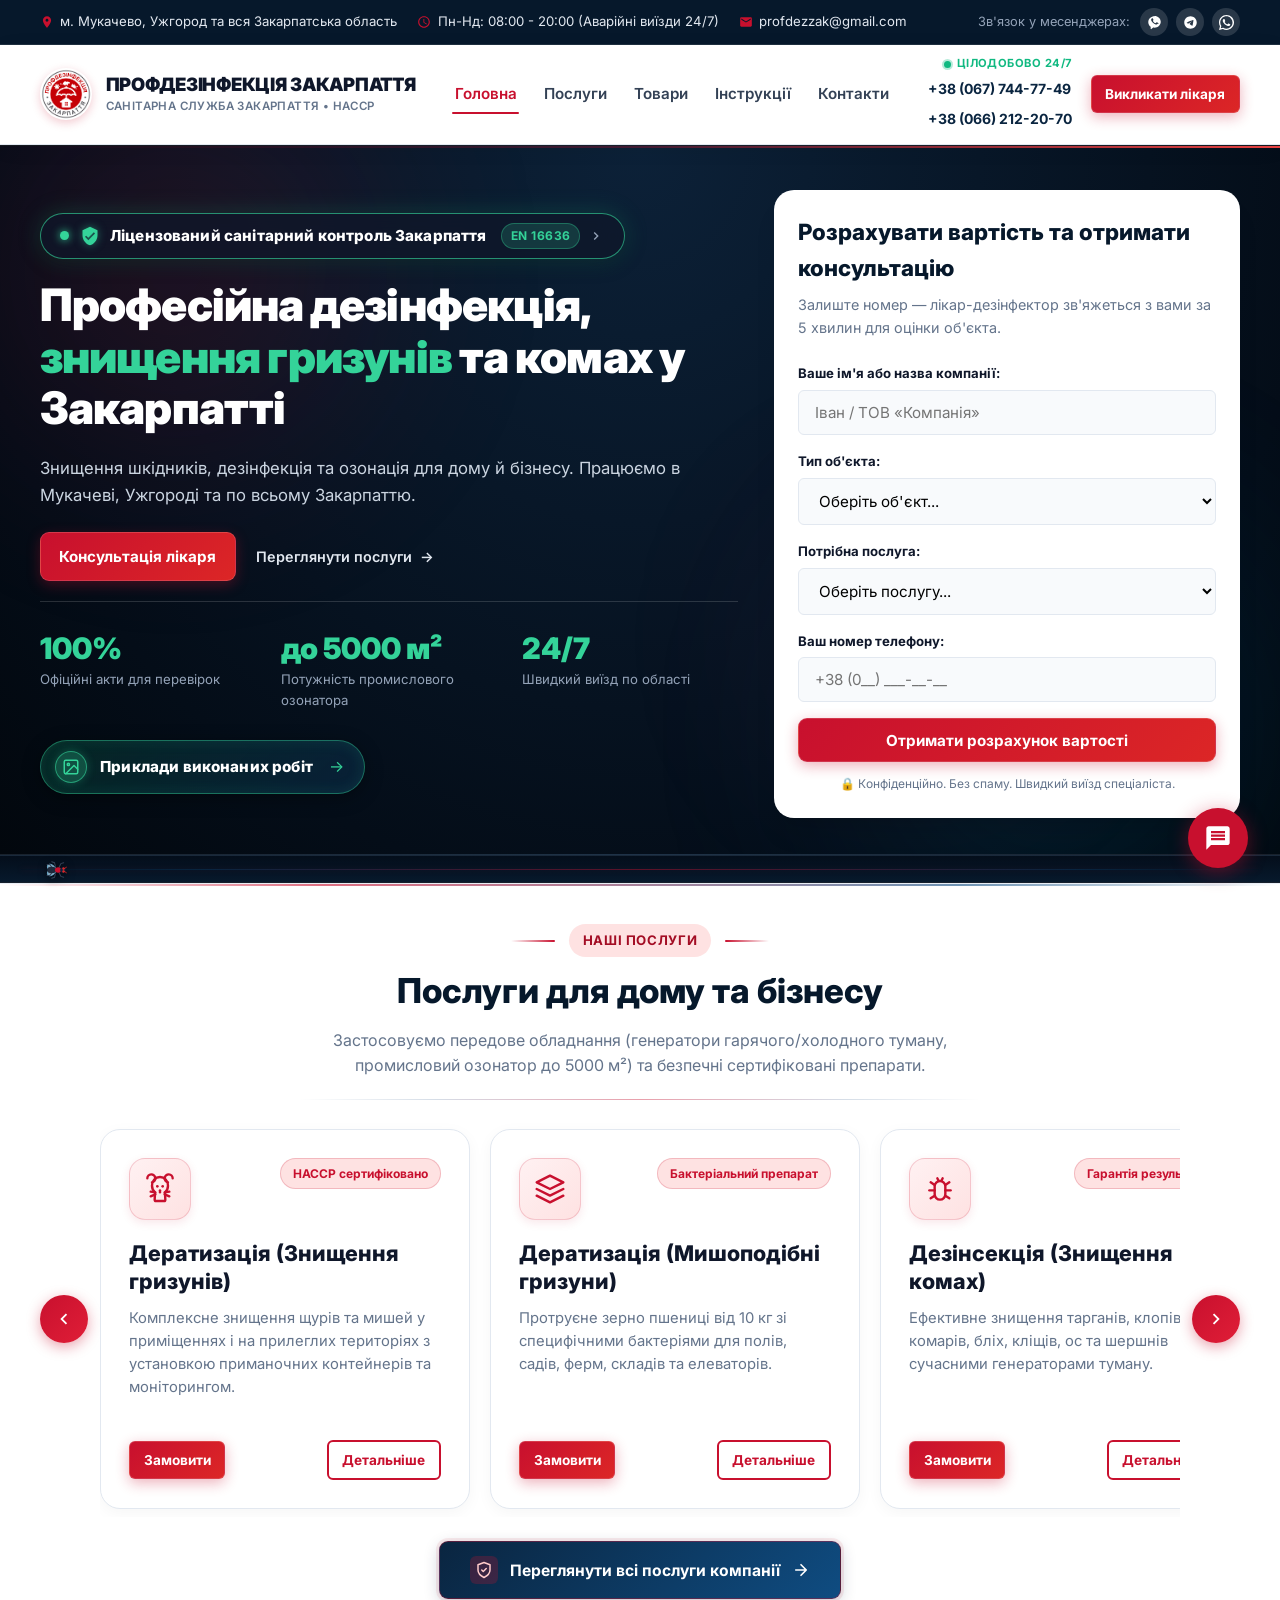
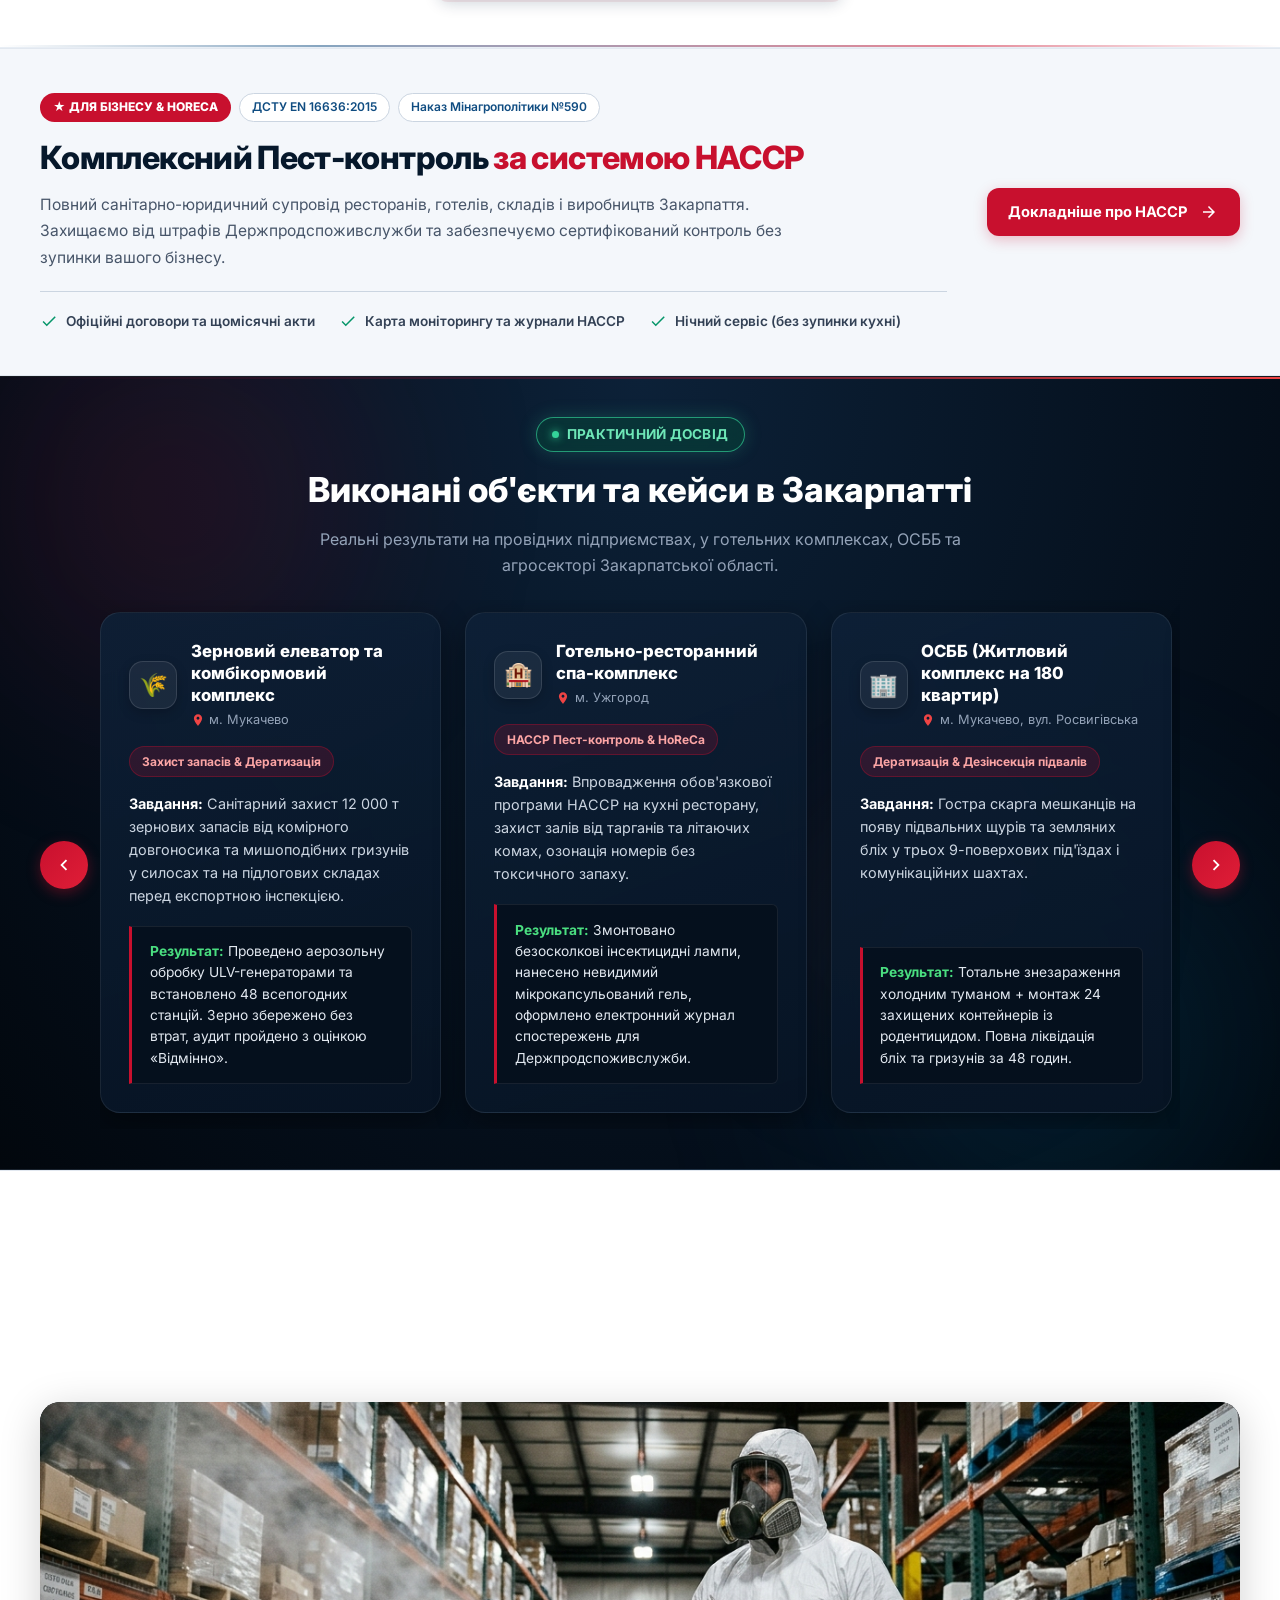
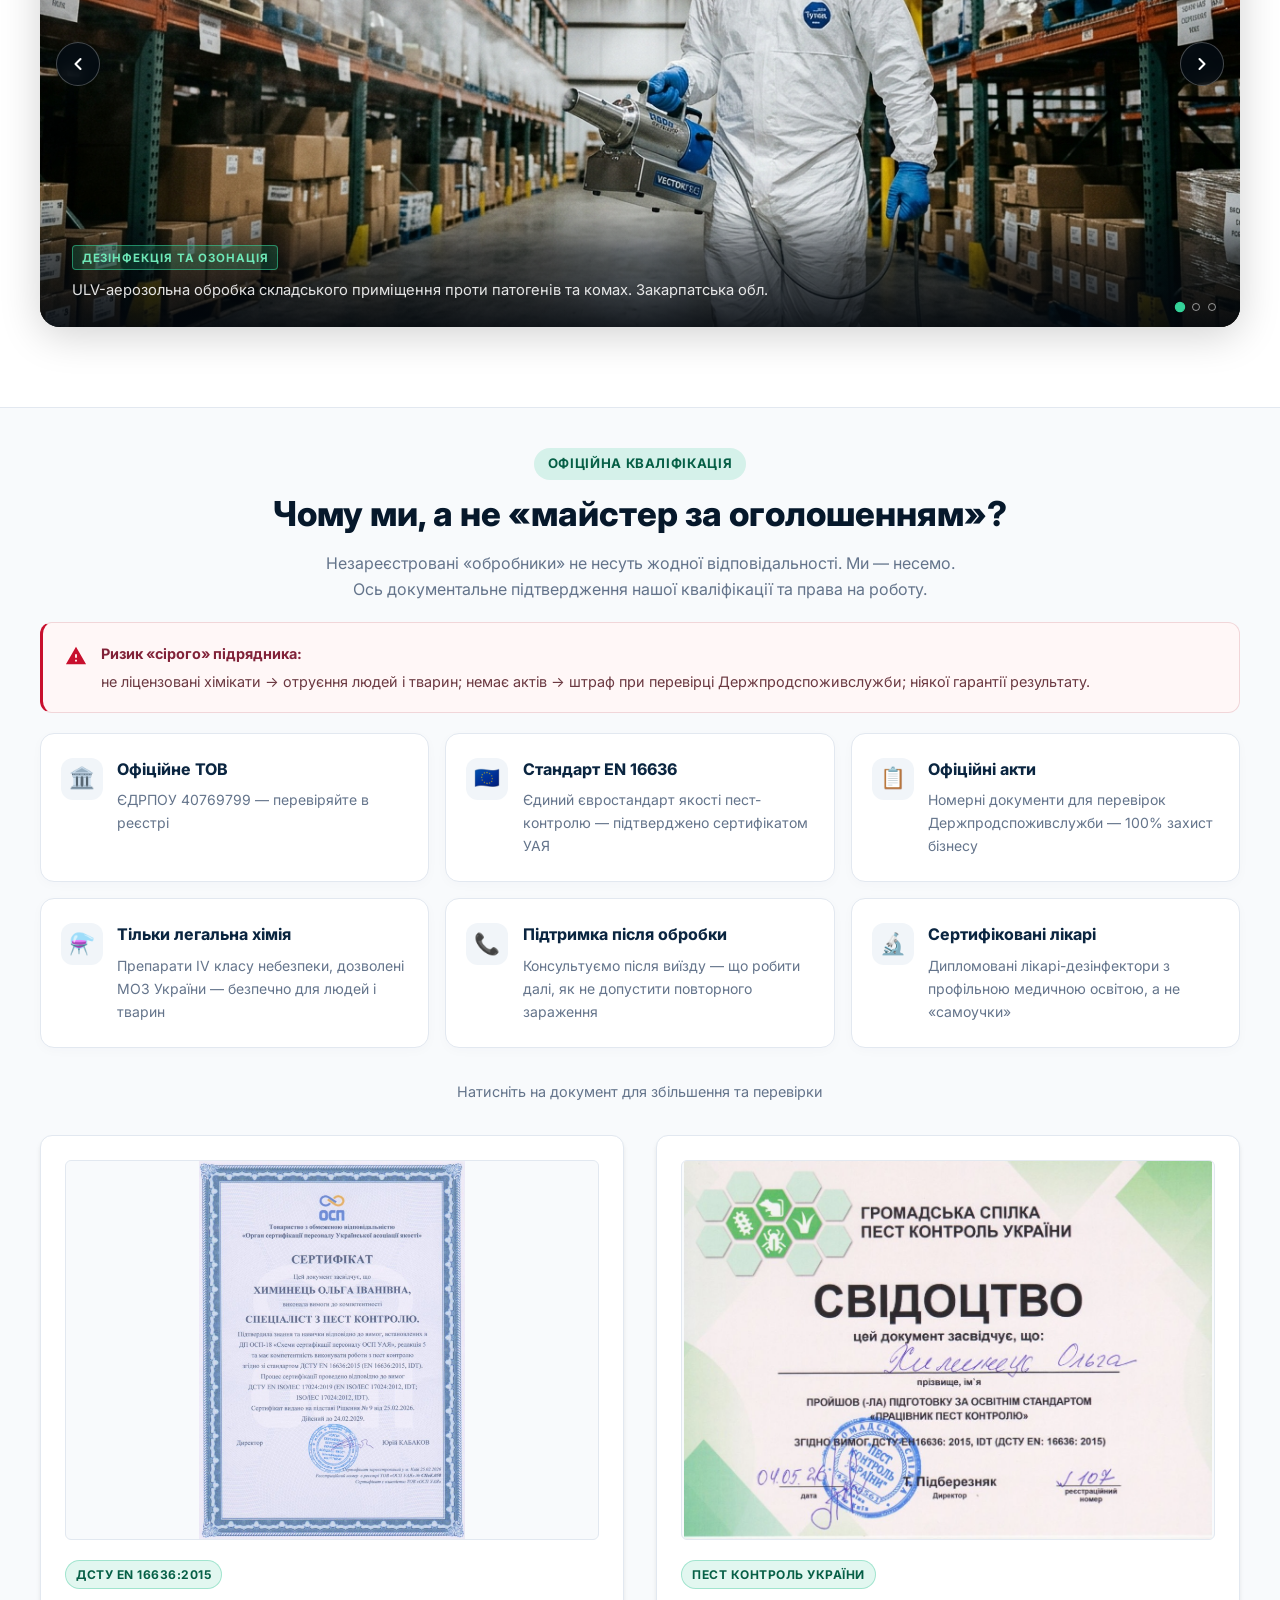
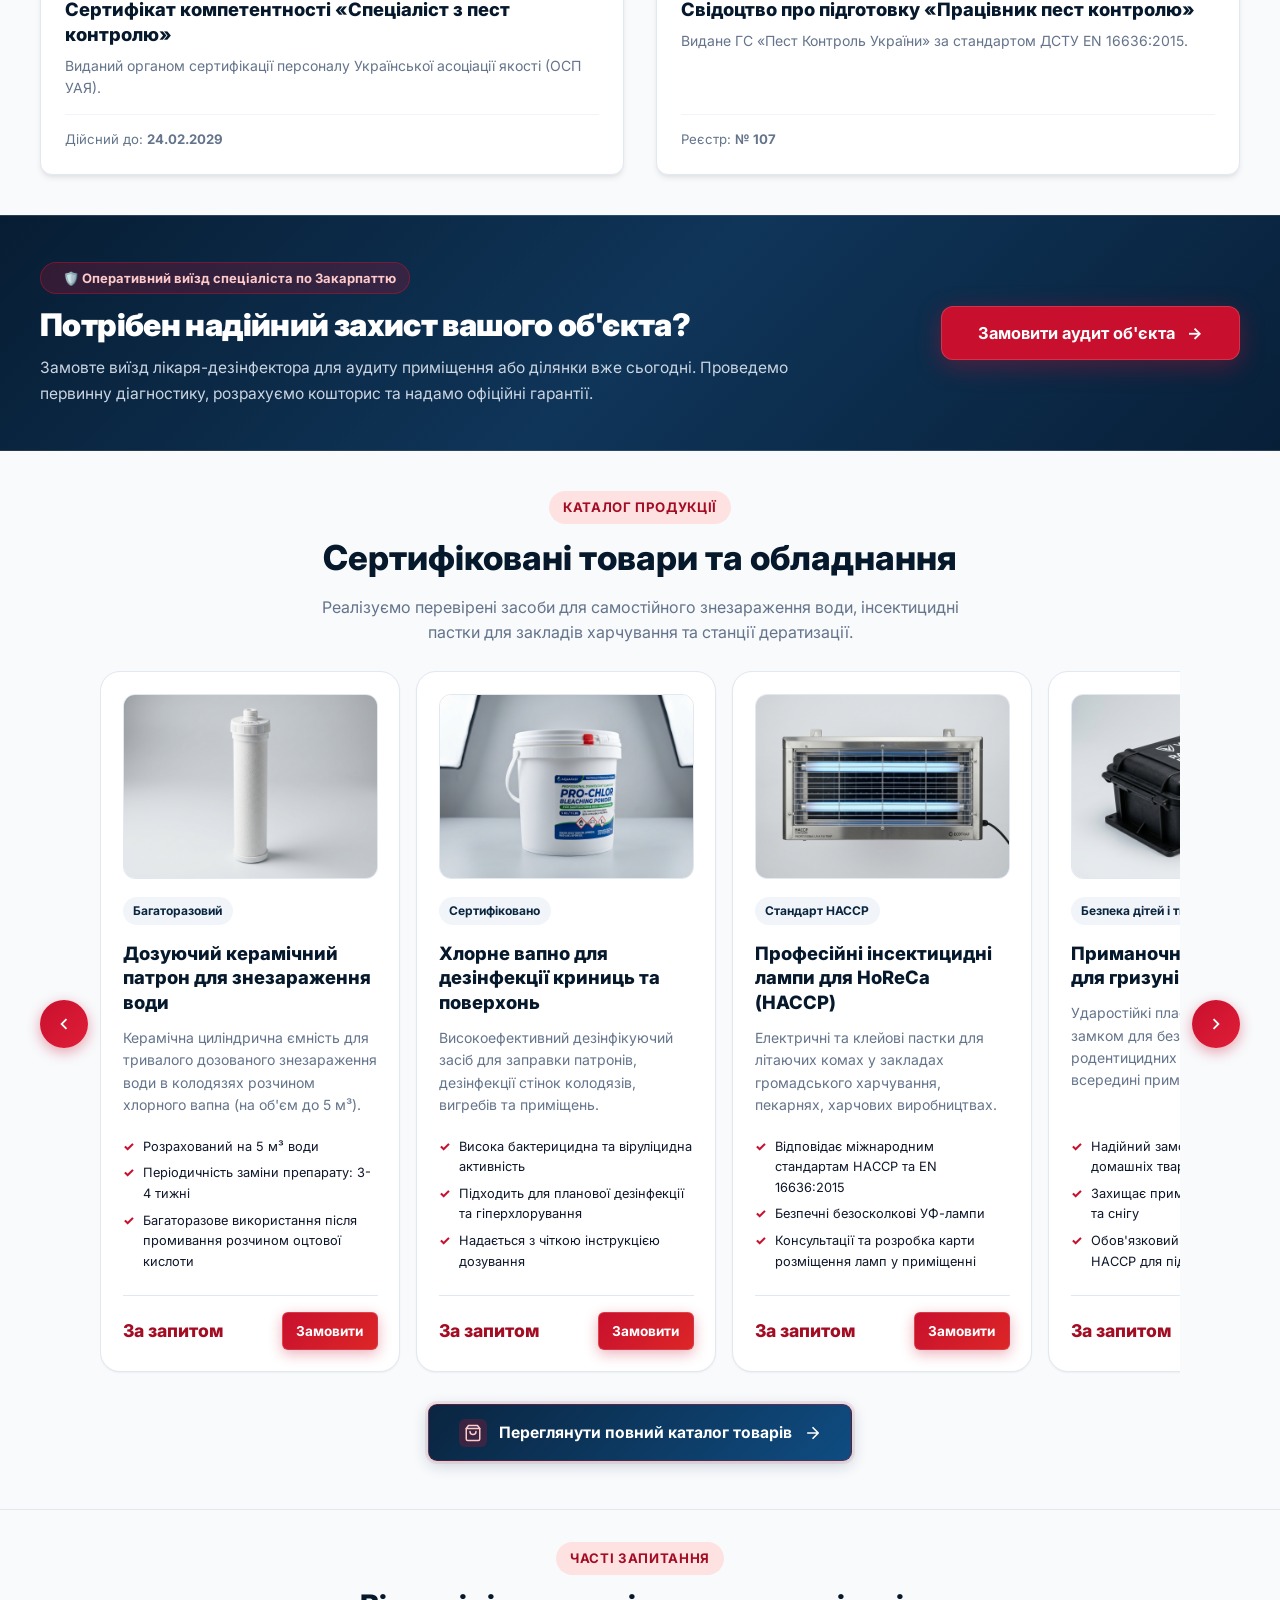
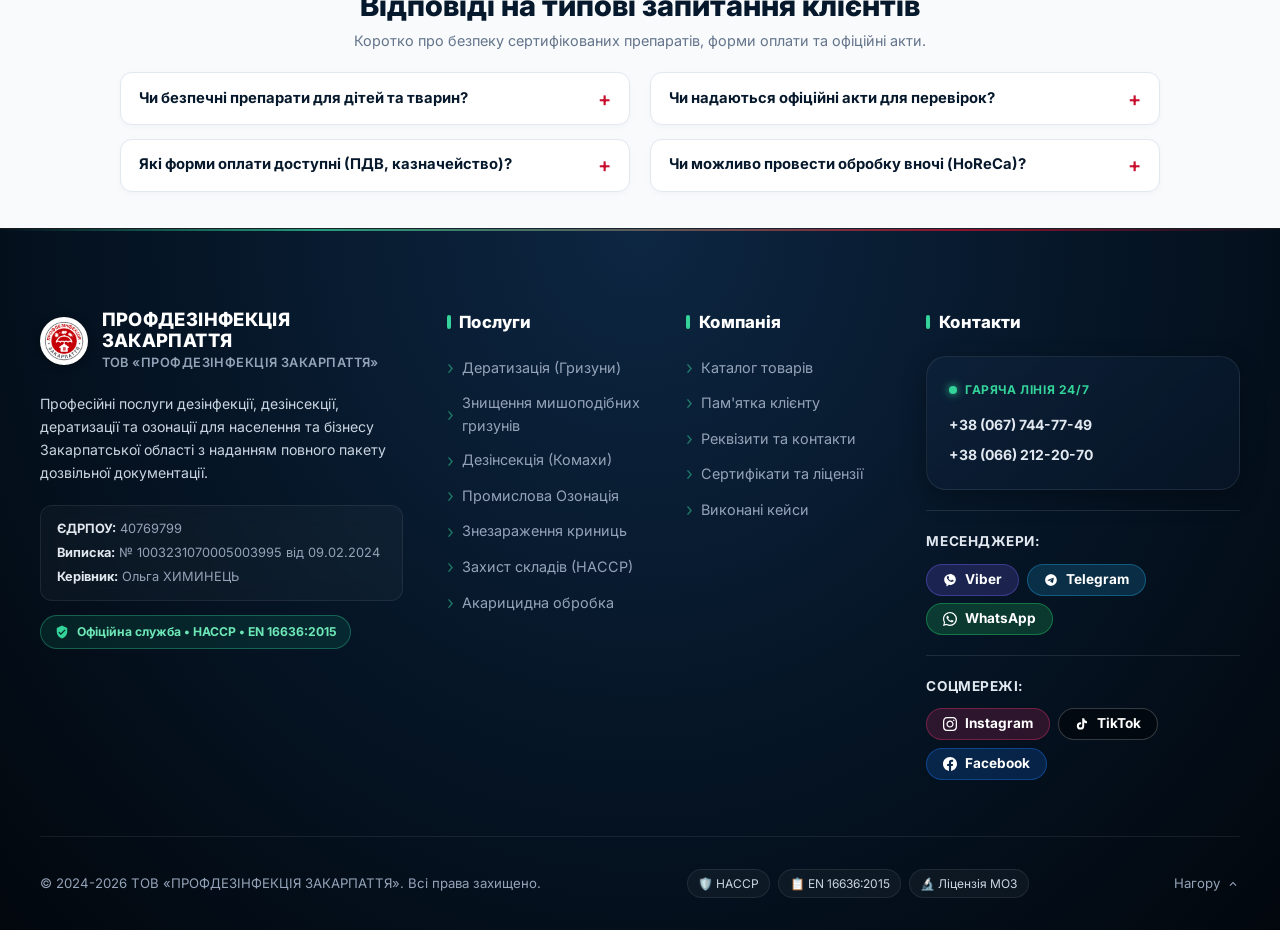
==== index.html @ a58d43ca "37" ====
<!DOCTYPE html>
<html lang="uk">

<head>
  <meta charset="UTF-8">
  <meta name="viewport" content="width=device-width, initial-scale=1.0">
  <title>ТОВ «ПРОФДЕЗІНФЕКЦІЯ ЗАКАРПАТТЯ» | Дезінсекція, Дератизація, Озонація, Знезараження води</title>
  <meta name="description"
    content="Професійна дезінфекція, дератизація, дезінсекція та озонація в Мукачеві та Закарпатській області. Відповідність стандартам НАССР та EN 16636. Швидкий виїзд 24/7.">
  <link rel="icon" type="image/png" href="logo.png">
  <meta property="og:title" content="ТОВ «ПРОФДЕЗІНФЕКЦІЯ ЗАКАРПАТТЯ» | Пест-контроль, Дезінсекція, Дератизація">
  <meta property="og:description"
    content="Сертифікований санітарний контроль Закарпаття (Мукачево, Ужгород). Стандарти НАССР та ДСТУ EN 16636:2015. Виїзд 24/7.">
  <meta property="og:image" content="logo.png">
  <meta property="og:type" content="website">
  <link rel="stylesheet" href="css/style.css">
  <link rel="preconnect" href="https://fonts.googleapis.com">
  <link rel="preconnect" href="https://fonts.gstatic.com" crossorigin>
  <link href="https://fonts.googleapis.com/css2?family=Inter:wght@400;500;600;700;800;900&display=swap"
    rel="stylesheet">

  <!-- Schema.org Microdata (LocalBusiness & Service) -->
  <script type="application/ld+json">
  {
    "@context": "https://schema.org",
    "@type": "LocalBusiness",
    "name": "ТОВ «ПРОФДЕЗІНФЕКЦІЯ ЗАКАРПАТТЯ»",
    "image": "https://nemyo.com.ua/logo.png",
    "@id": "https://nemyo.com.ua",
    "url": "https://nemyo.com.ua",
    "telephone": "+380677447749",
    "priceRange": "від 1,50 грн/м²",
    "address": {
      "@type": "PostalAddress",
      "streetAddress": "вул. Берегівська-об’їзна, 7",
      "addressLocality": "Мукачево",
      "addressRegion": "Закарпатська область",
      "postalCode": "89603",
      "addressCountry": "UA"
    },
    "geo": {
      "@type": "GeoCoordinates",
      "latitude": 48.4233,
      "longitude": 22.6967
    },
    "openingHoursSpecification": [
      {
        "@type": "OpeningHoursSpecification",
        "dayOfWeek": ["Monday", "Tuesday", "Wednesday", "Thursday", "Friday", "Saturday", "Sunday"],
        "opens": "08:00",
        "closes": "20:00"
      }
    ],
    "sameAs": [
      "https://t.me/+380677447749",
      "viber://chat?number=380677447749"
    ],
    "areaServed": [
      "Мукачево",
      "Ужгород",
      "Берегове",
      "Хуст",
      "Виноградів",
      "Тячів",
      "Свалява",
      "Закарпатська область"
    ],
    "description": "Професійна служба дезінфекції, дезінсекції, дератизації та озонації приміщень у Закарпатській області. Офіційні договори та акти НАССР."
  }
  </script>
</head>

<body class="home-page">

  <!-- Top Bar -->
  <div class="topbar">
    <div class="container">
      <div class="topbar-info">
        <div class="topbar-item">
          <svg viewBox="0 0 24 24">
            <path
              d="M12 2C8.13 2 5 5.13 5 9c0 5.25 7 13 7 13s7-7.75 7-13c0-3.87-3.13-7-7-7zm0 9.5c-1.38 0-2.5-1.12-2.5-2.5s1.12-2.5 2.5-2.5 2.5 1.12 2.5 2.5-1.12 2.5-2.5 2.5z" />
          </svg>
          <span data-bind="region">м. Мукачево, Ужгород та вся Закарпатська область</span>
        </div>
        <div class="topbar-item">
          <svg viewBox="0 0 24 24">
            <path
              d="M11.99 2C6.47 2 2 6.48 2 12s4.47 10 9.99 10C17.52 22 22 17.52 22 12S17.52 2 11.99 2zM12 20c-4.42 0-8-3.58-8-8s3.58-8 8-8 8 3.58 8 8-3.58 8-8 8zm.5-13H11v6l5.25 3.15.75-1.23-4.5-2.67z" />
          </svg>
          <span data-bind="workHours">Пн-Нд: 08:00 - 20:00 (Аварійні виїзди 24/7)</span>
        </div>
        <div class="topbar-item">
          <svg viewBox="0 0 24 24">
            <path
              d="M20 4H4c-1.1 0-1.99.9-1.99 2L2 18c0 1.1.9 2 2 2h16c1.1 0 2-.9 2-2V6c0-1.1-.9-2-2-2zm0 4l-8 5-8-5V6l8 5 8-5v2z" />
          </svg>
          <a href="mailto:profdezzak@gmail.com" data-bind="email">profdezzak@gmail.com</a>
        </div>
      </div>
      <div class="topbar-socials">
        <span>Зв'язок у месенджерах:</span>
        <a href="viber://chat?number=380677447749" data-social="viber" class="topbar-social-btn viber" title="Viber"
          target="_blank" rel="noopener" aria-label="Viber">
          <svg width="15" height="15" viewBox="0 0 24 24" fill="currentColor">
            <path
              d="M12.01 2.01c-5.5 0-9.97 4.14-9.97 9.42 0 3.01 1.48 5.71 3.84 7.37v3.2a.66.66 0 001.07.51l3.07-2.34c.65.13 1.32.2 2 .2 5.51 0 9.98-4.14 9.98-9.42s-4.47-9.42-9.98-9.42zm4.84 12.18c-.2.53-.94.97-1.44 1.03-.43.05-.98.07-1.58-.12-.39-.12-.89-.3-1.53-.58-2.69-1.19-4.44-3.92-4.57-4.1-.14-.18-1.09-1.45-1.09-2.77 0-1.32.69-1.97.93-2.24.25-.26.54-.33.72-.33.18 0 .36 0 .52.01.17.01.39-.06.61.47.23.55.78 1.9.85 2.04.07.14.12.31.02.5-.09.18-.14.3-.28.46-.14.16-.3.35-.43.47-.14.14-.29.29-.12.58.17.29.74 1.22 1.6 1.98 1.1 1 2.03 1.31 2.32 1.45.29.14.46.12.63-.08.18-.2.74-.86.94-1.16.2-.29.4-.24.67-.14.28.1 1.76.83 2.06.98.3.15.5.22.58.35.07.14.07.79-.13 1.32z" />
          </svg>
        </a>
        <a href="https://t.me/+380677447749" data-social="telegram" class="topbar-social-btn telegram" title="Telegram"
          target="_blank" rel="noopener" aria-label="Telegram">
          <svg width="15" height="15" viewBox="0 0 24 24" fill="currentColor">
            <path
              d="M12 2C6.48 2 2 6.48 2 12s4.48 10 10 10 10-4.48 10-10S17.52 2 12 2zm4.64 6.8c-.15 1.58-.8 5.42-1.13 7.19-.14.75-.42 1-.68 1.03-.58.05-1.02-.38-1.58-.75-.88-.58-1.38-.94-2.23-1.5-.99-.65-.35-1.01.22-1.59.15-.15 2.71-2.48 2.76-2.69a.2.2 0 00-.05-.18c-.06-.05-.14-.03-.21-.02-.09.02-1.49.95-4.22 2.79-.4.27-.76.41-1.08.4-.36-.01-1.04-.2-1.55-.37-.63-.2-1.12-.31-1.08-.66.02-.18.27-.36.74-.55 2.92-1.27 4.86-2.11 5.83-2.51 2.78-1.16 3.35-1.36 3.73-1.36.08 0 .27.02.39.12.1.08.13.19.14.27-.01.06.01.24 0 .38z" />
          </svg>
        </a>
        <a href="https://wa.me/380677447749" data-social="whatsapp" class="topbar-social-btn whatsapp" title="WhatsApp"
          target="_blank" rel="noopener" aria-label="WhatsApp">
          <svg width="15" height="15" viewBox="0 0 24 24" fill="currentColor">
            <path
              d="M12.004 0C5.373 0 0 5.373 0 12.004c0 2.115.55 4.184 1.597 6.002L.055 24l6.19-1.624a11.954 11.954 0 0 0 5.759 1.464h.005c6.63 0 12.004-5.374 12.004-12.004C24.013 5.373 18.636 0 12.004 0zm0 21.815c-1.8 0-3.563-.484-5.1-1.396l-.366-.217-3.791.994 1.012-3.696-.238-.379a9.78 9.78 0 0 1-1.502-5.117c0-5.41 4.402-9.813 9.814-9.813 2.622 0 5.088 1.022 6.942 2.877a9.76 9.76 0 0 1 2.872 6.936c0 5.412-4.402 9.815-9.814 9.815zm5.378-7.348c-.295-.148-1.747-.862-2.018-.96-.27-.099-.467-.148-.664.148-.197.295-.763.96-.935 1.157-.172.197-.345.222-.64.074a8.053 8.053 0 0 1-2.375-1.465 8.89 8.89 0 0 1-1.644-2.046c-.172-.295-.018-.455.13-.602.133-.133.296-.345.443-.518.148-.172.197-.295.296-.492.099-.197.049-.37-.025-.518-.074-.148-.665-1.602-.911-2.193-.24-.575-.483-.497-.664-.506-.172-.008-.37-.01-.566-.01-.197 0-.517.074-.788.37-.27.295-1.034 1.01-1.034 2.464 0 1.453 1.058 2.859 1.206 3.056.148.197 2.083 3.181 5.047 4.461.705.305 1.256.487 1.685.623.708.225 1.353.193 1.862.117.568-.085 1.747-.714 1.993-1.404.246-.69.246-1.282.172-1.404-.074-.123-.271-.197-.566-.345z" />
          </svg>
        </a>
      </div>
    </div>
  </div>

  <!-- Header -->
  <header class="site-header">
    <div class="container">
      <div class="header-inner">
        <a href="index.html" class="brand-logo" title="Головна - ТОВ ПРОФДЕЗІНФЕКЦІЯ ЗАКАРПАТТЯ">
          <img src="logo.png" alt="Логотип ТОВ ПРОФДЕЗІНФЕКЦІЯ ЗАКАРПАТТЯ" class="brand-logo-img" width="52" height="52">
          <div class="brand-text-group">
            <span class="brand-text-name">ПРОФДЕЗІНФЕКЦІЯ ЗАКАРПАТТЯ</span>
            <span class="brand-text-sub">Санітарна служба Закарпаття • НАССР</span>
          </div>
        </a>

        <nav class="nav-menu">
          <a href="index.html" class="nav-link active">Головна</a>
          <a href="services.html" class="nav-link">Послуги</a>
          <a href="products.html" class="nav-link">Товари</a>
          <a href="instructions.html" class="nav-link">Інструкції</a>
          <a href="contacts.html" class="nav-link">Контакти</a>
        </nav>

        <div class="header-cta">
          <div class="header-phone-box">
            <span class="phone-status">Цілодобово 24/7</span>
            <a href="tel:+380677447749" class="contact-phone-link" data-bind="phone-primary">+38 (067) 744-77-49</a>
            <a href="tel:+380662122070" class="contact-phone-link" data-bind="phone-secondary">+38 (066) 212-20-70</a>
          </div>
          <button class="btn btn-primary btn-sm" data-open-modal data-service-name="Виклик лікаря">
            Викликати лікаря
          </button>
          <button class="mobile-toggle" aria-label="Меню">
            <svg width="24" height="24" viewBox="0 0 24 24" fill="currentColor">
              <path d="M3 18h18v-2H3v2zm0-5h18v-2H3v2zm0-7v2h18V6H3z" />
            </svg>
          </button>
        </div>
      </div>
    </div>
  </header>

  <!-- Hero Section -->
  <section class="hero-section animated-dark-bg">
    <!-- Animated atmospheric dark background -->
    <div class="cases-bg-glow orb-1" aria-hidden="true"></div>
    <div class="cases-bg-glow orb-2" aria-hidden="true"></div>
    <div class="cases-bg-glow orb-3" aria-hidden="true"></div>
    <div class="cases-glow-line" aria-hidden="true"></div>

    <div class="container" style="position: relative; z-index: 2;">
      <div class="hero-grid">
        <div class="hero-content">
          <a href="#certificates" class="hero-badge" title="Натисніть, щоб переглянути сертифікати та ліцензії">
            <span class="badge-status-dot"></span>
            <svg class="badge-shield-icon" width="20" height="20" viewBox="0 0 24 24" fill="currentColor">
              <path
                d="M12 1L3 5v6c0 5.55 3.84 10.74 9 12 5.16-1.26 9-6.45 9-12V5l-9-4zm-2 16l-4-4 1.41-1.41L10 14.17l6.59-6.59L18 9l-8 8z" />
            </svg>
            <span data-bind="hero-badge-text">Ліцензований санітарний контроль Закарпаття</span>
            <span class="badge-extra-tag" data-bind="hero-badge-tag">EN 16636</span>
            <svg class="badge-arrow-icon" width="16" height="16" viewBox="0 0 24 24" fill="currentColor">
              <path d="M8.59 16.59L13.17 12 8.59 7.41 10 6l6 6-6 6-1.41-1.41z" />
            </svg>
          </a>
          <h1 class="hero-title" data-bind="hero-title">
            Професійна дезінфекція, <span>знищення гризунів</span> та комах у Закарпатті
          </h1>
          <p class="hero-desc" data-bind="hero-desc">Знищення шкідників, дезінфекція та озонація для дому й бізнесу. Працюємо в Мукачеві, Ужгороді та по всьому Закарпаттю.</p>
          <div class="hero-actions">
            <a href="tel:+380677447749" class="btn btn-primary" data-doctor-contact>Консультація лікаря</a>
            <a href="services.html" class="hero-services-link">Переглянути послуги <span aria-hidden="true">→</span></a>
          </div>

          <div class="hero-stats">
            <div>
              <div class="stat-val">100%</div>
              <div class="stat-label">Офіційні акти для перевірок</div>
            </div>
            <div>
              <div class="stat-val">до 5000 м²</div>
              <div class="stat-label">Потужність промислового озонатора</div>
            </div>
            <div>
              <div class="stat-val">24/7</div>
              <div class="stat-label">Швидкий виїзд по області</div>
            </div>
          </div>

          <div class="hero-cases-action">
            <a href="#cases" class="btn-hero-cases">
              <span class="btn-hero-cases-badge">
                <svg width="18" height="18" viewBox="0 0 24 24" fill="none" stroke="currentColor" stroke-width="2" stroke-linecap="round" stroke-linejoin="round">
                  <rect x="3" y="3" width="18" height="18" rx="2" ry="2"/>
                  <circle cx="8.5" cy="8.5" r="1.5"/>
                  <polyline points="21 15 16 10 5 21"/>
                </svg>
              </span>
              <span class="btn-hero-cases-text">Приклади виконаних робіт</span>
              <span class="btn-hero-cases-arrow" aria-hidden="true">→</span>
            </a>
          </div>
        </div>

        <!-- Quick Lead Form Card -->
        <div class="hero-card">
          <h3 class="hero-card-title">Розрахувати вартість та отримати консультацію</h3>
          <p class="hero-card-desc">Залиште номер — лікар-дезінфектор зв'яжеться з вами за 5 хвилин для оцінки об'єкта.
          </p>
          <form class="lead-form" data-lead-form>
            <div class="form-group">
              <label class="form-label">Ваше ім'я або назва компанії:</label>
              <input type="text" name="name" class="form-control" placeholder="Іван / ТОВ «Компанія»" required>
            </div>
            <div class="form-group">
              <label class="form-label">Тип об'єкта:</label>
              <select name="objectType" class="form-control" required>
                <option value="">Оберіть об'єкт...</option>
                <option value="Квартира / Приватний будинок">Квартира / Приватний будинок</option>
                <option value="Ресторан / Кафе / Готель (HoReCa)">Ресторан / Кафе / Готель (HoReCa)</option>
                <option value="Склад / Ангар / Елеватор / Завод">Склад / Ангар / Елеватор / Завод</option>
                <option value="ОСББ / Підвал / Під'їзд">ОСББ / Підвал / Під'їзд</option>
                <option value="Криниця / Резервуар з водою">Криниця / Резервуар з водою</option>
                <option value="Сад / Земельна ділянка від кліщів">Сад / Земельна ділянка від кліщів</option>
              </select>
            </div>
            <div class="form-group">
              <label class="form-label">Потрібна послуга:</label>
              <select name="service" class="form-control" required>
                <option value="">Оберіть послугу...</option>
                <option value="Знищення щурів / мишей (Дератизація)">Знищення щурів / мишей (Дератизація)</option>
                <option value="Дератизація: Знищення мишоподібних гризунів (зерно від 10 кг)">Дератизація: Знищення мишоподібних гризунів (зерно від 10 кг)</option>
                <option value="Знищення тарганів / клопів / бліх">Знищення тарганів / клопів / бліх</option>
                <option value="Озонація (знищення запахів, ртуті, плісняви)">Озонація (знищення запахів, ртуті,
                  плісняви)</option>
                <option value="Знезараження питної води в криниці">Знезараження питної води в криниці</option>
                <option value="Акарицидна обробка від кліщів">Акарицидна обробка від кліщів</option>
                <option value="Комплексний НАССР аудит для бізнесу">Комплексний НАССР аудит для бізнесу</option>
              </select>
            </div>
            <div class="form-group">
              <label class="form-label">Ваш номер телефону:</label>
              <input type="tel" name="phone" class="form-control" placeholder="+38 (0__) ___-__-__" autocomplete="tel"
                required>
            </div>
            <button type="submit" class="btn btn-primary" style="width: 100%;">
              Отримати розрахунок вартості
            </button>
            <div class="form-note">
              🔒 Конфіденційно. Без спаму. Швидкий виїзд спеціаліста.
            </div>
          </form>
        </div>
      </div>
    </div>
  </section>

  <!-- Ultra-slim Sanitary Perimeter with Slow Fly (Easter Egg) -->
  <div class="sanitary-perimeter-divider" id="pestBarrier" aria-label="Санітарний периметр захисту">
    <div class="container" style="position: relative; height: 100%;">
      <div class="perimeter-line"></div>
      <!-- Crawling/Flying Slow Fly Target -->
      <div class="pest-target" id="pestTarget" role="button" tabindex="0" title="Клікніть, щоб знешкодити шкідника!"
        aria-label="Шкідник на периметрі">
        <!-- Compact Reticle -->
        <div class="pest-reticle" aria-hidden="true">
          <span class="reticle-ring"></span>
          <span class="reticle-line h"></span>
          <span class="reticle-line v"></span>
        </div>

        <!-- Vector Fly SVG -->
        <svg class="fly-svg" viewBox="0 0 36 24">
          <!-- Translucent Wings with Slow Subtle Flutter -->
          <path class="fly-wing-left" d="M14 11 C9 3, 2 5, 5 11 C7 13, 11 12, 14 11" fill="rgba(186, 230, 253, 0.7)"
            stroke="#7DD3FC" stroke-width="0.8" />
          <path class="fly-wing-right" d="M14 13 C9 21, 2 19, 5 13 C7 11, 11 12, 14 13" fill="rgba(186, 230, 253, 0.7)"
            stroke="#7DD3FC" stroke-width="0.8" />
          <!-- Legs -->
          <g stroke="#334155" stroke-width="1.1" stroke-linecap="round" fill="none">
            <path d="M17 9 L19 5 L22 4" />
            <path d="M17 15 L19 19 L22 20" />
            <path d="M13 8 L12 4 L9 3" />
            <path d="M13 16 L12 20 L9 21" />
            <path d="M9 9 L7 6 L4 6" />
            <path d="M9 15 L7 18 L4 18" />
          </g>
          <!-- Abdomen -->
          <ellipse cx="9" cy="12" rx="5" ry="3.6" fill="#1E293B" />
          <!-- Thorax -->
          <ellipse cx="16" cy="12" rx="3.5" ry="3" fill="#C8102E" />
          <!-- Head -->
          <circle cx="21" cy="12" r="2.8" fill="#0A2540" />
          <!-- Eyes -->
          <circle cx="21.8" cy="10.4" r="1.3" fill="#DC2626" />
          <circle cx="21.8" cy="13.6" r="1.3" fill="#DC2626" />
          <!-- Antennae -->
          <path d="M22 11 L25 9 M22 13 L25 15" stroke="#DC2626" stroke-width="0.9" stroke-linecap="round" />
        </svg>

        <!-- Zap / Spark effect -->
        <div class="pest-zap-flash" aria-hidden="true"></div>
      </div>
    </div>
  </div>

  <!-- Floating Fixed Toast Notification (Zero Layout Shift - Does NOT Jerk Page) -->
  <div class="pest-floating-dialog" id="pestBanner" style="display: none;" role="status">
    <span class="pest-dialog-icon">🛡️</span>
    <div class="pest-dialog-text">
      <strong>Шкідника знешкоджено!</strong> Об'єкт під захистом <span style="color: #34D399; font-weight: 800;">ТОВ
        «ПРОФДЕЗІНФЕКЦІЯ ЗАКАРПАТТЯ»</span>
    </div>
    <span class="pest-dialog-count" id="pestCounter">1</span>
    <button type="button" class="pest-dialog-btn" id="btnRespawnBug">Ще одна 🪰</button>
    <button type="button" class="pest-dialog-close" id="btnClosePestBanner" aria-label="Закрити">&times;</button>
  </div>

  <!-- Services Section -->
  <section class="section-padding services-section-wrapper" id="services">
    <div class="services-top-line" aria-hidden="true"></div>
    <div class="container">
      <div class="section-header text-center">
        <div class="section-tag-wrapper">
          <span class="tag-flank-line left" aria-hidden="true"></span>
          <span class="section-tag">Наші послуги</span>
          <span class="tag-flank-line right" aria-hidden="true"></span>
        </div>
        <h2 class="section-title">Послуги для дому та бізнесу</h2>
        <p class="section-subtitle">
          Застосовуємо передове обладнання (генератори гарячого/холодного туману, промисловий озонатор до 5000 м²) та
          безпечні сертифіковані препарати.
        </p>
      </div>

      <div class="services-header-separator" aria-hidden="true"></div>

      <div class="services-slider-wrap">
        <button type="button" class="services-slider-arrow services-slider-prev slider-arrow"
          data-slider-prev="servicesSlider" aria-label="Попередні послуги" title="Попередні послуги">
          <svg width="22" height="22" viewBox="0 0 24 24">
            <path d="M15.41 7.41L14 6l-6 6 6 6 1.41-1.41L10.83 12z" />
          </svg>
        </button>

        <div class="services-grid card-slider" id="servicesSlider" data-card-slider>
          <!-- 1. Дератизація -->
          <div class="service-card" data-category="pest-control" data-catalog-service="deratization">
            <div class="service-card-header">
              <div class="service-icon-box" aria-label="Дератизація">
                <svg width="30" height="30" viewBox="0 0 24 24" fill="none" stroke="currentColor" stroke-width="1.8"
                  stroke-linecap="round" stroke-linejoin="round">
                  <path
                    d="M12 3C8.5 3 6 5.8 6 9.5c0 2 .9 3.8 2.3 5L8 20a1 1 0 0 0 1 1h6a1 1 0 0 0 1-1l-.3-5.5c1.4-1.2 2.3-3 2.3-5C18 5.8 15.5 3 12 3z" />
                  <path d="M6 7A3 3 0 1 0 2.5 4" />
                  <path d="M18 7A3 3 0 1 1 21.5 4" />
                  <circle cx="10" cy="10" r="1" fill="currentColor" />
                  <circle cx="14" cy="10" r="1" fill="currentColor" />
                  <path d="M12 13v1.5" />
                  <path d="M8.5 14.5L5 14" />
                  <path d="M8.5 16L5 17.5" />
                  <path d="M15.5 14.5L19 14" />
                  <path d="M15.5 16L19 17.5" />
                </svg>
              </div>
              <span class="service-badge">НАССР стандарт</span>
            </div>
            <h3 class="service-title">Дератизація (Знищення гризунів)</h3>
            <p class="service-desc">
              Виведення щурів і мишей у будинках, ОСББ, ресторанах, складах та елеваторах з установкою приманочних
              станцій.
            </p>
            <div class="service-footer">
              <button class="btn btn-primary btn-sm" data-open-modal data-service-name="Дератизація">Замовити</button>
              <a href="services.html#deratization" class="btn btn-outline btn-sm">Детальніше</a>
            </div>
          </div>

          <!-- 1.1 Дератизація. Професійне знищення мишоподібних гризунів -->
          <div class="service-card" data-category="pest-control agro" data-catalog-service="deratization-rodents">
            <div class="service-card-header">
              <div class="service-icon-box" aria-label="Знищення мишоподібних гризунів">
                <svg width="30" height="30" viewBox="0 0 24 24" fill="none" stroke="currentColor" stroke-width="1.8"
                  stroke-linecap="round" stroke-linejoin="round">
                  <path d="M12 2L2 7l10 5 10-5-10-5z" />
                  <path d="M2 17l10 5 10-5" />
                  <path d="M2 12l10 5 10-5" />
                </svg>
              </div>
              <span class="service-badge">Бактеріальний препарат</span>
            </div>
            <h3 class="service-title">Дератизація (Мишоподібні гризуни)</h3>
            <p class="service-desc">
              Протруєне зерно пшениці від 10 кг зі специфічними бактеріями для полів, садів, ферм, складів та елеваторів.
            </p>
            <div class="service-footer">
              <button class="btn btn-primary btn-sm" data-open-modal data-service-name="Дератизація. Професійне знищення мишоподібних гризунів">Замовити</button>
              <a href="services.html#deratization-rodents" class="btn btn-outline btn-sm">Детальніше</a>
            </div>
          </div>

          <!-- 2. Дезінсекція -->
          <div class="service-card" data-category="pest-control" data-catalog-service="disinsection">
            <div class="service-card-header">
              <div class="service-icon-box" aria-label="Дезінсекція">
                <svg width="30" height="30" viewBox="0 0 24 24" fill="none" stroke="currentColor" stroke-width="1.8"
                  stroke-linecap="round" stroke-linejoin="round">
                  <rect width="8" height="14" x="8" y="6" rx="4" />
                  <path d="m19 7-3 2" />
                  <path d="m5 7 3 2" />
                  <path d="m19 19-3-2" />
                  <path d="m5 19 3-2" />
                  <path d="M20 13h-4" />
                  <path d="M4 13h4" />
                  <path d="m10 4 1 2" />
                  <path d="m14 4-1 2" />
                </svg>
              </div>
              <span class="service-badge">Гарантія результату</span>
            </div>
            <h3 class="service-title">Дезінсекція (Знищення комах)</h3>
            <p class="service-desc">
              Знищення тарганів, клопів, бліх, мух, комарів, кліщів, ос та шершнів генератором холодного/гарячого
              туману.
            </p>
            <div class="service-footer">
              <button class="btn btn-primary btn-sm" data-open-modal data-service-name="Дезінсекція">Замовити</button>
              <a href="services.html#disinsection" class="btn btn-outline btn-sm">Детальніше</a>
            </div>
          </div>

          <!-- 3. Дезінфекція -->
          <div class="service-card" data-category="sanitation" data-catalog-service="disinfection">
            <div class="service-card-header">
              <div class="service-icon-box" aria-label="Дезінфекція">
                <svg width="30" height="30" viewBox="0 0 24 24" fill="none" stroke="currentColor" stroke-width="1.8"
                  stroke-linecap="round" stroke-linejoin="round">
                  <path d="M12 22s8-4 8-10V5l-8-3-8 3v7c0 6 8 10 8 10z" />
                  <path d="M12 8v8" />
                  <path d="M8 12h8" />
                </svg>
              </div>
              <span class="service-badge">Медичний стандарт</span>
            </div>
            <h3 class="service-title">Дезінфекція (Віруси, бактерії, цвіль)</h3>
            <p class="service-desc">
              Знезараження медичних і навчальних закладів, офісів, транспорту від збудників інфекцій, бактерій та
              грибка.
            </p>
            <div class="service-footer">
              <button class="btn btn-primary btn-sm" data-open-modal data-service-name="Дезінфекція">Замовити</button>
              <a href="services.html#disinfection" class="btn btn-outline btn-sm">Детальніше</a>
            </div>
          </div>

          <!-- 4. Озонація -->
          <div class="service-card" data-category="sanitation" data-catalog-service="ozonation">
            <div class="service-card-header">
              <div class="service-icon-box" aria-label="Озонація">
                <svg width="30" height="30" viewBox="0 0 24 24" fill="none" stroke="currentColor" stroke-width="1.8"
                  stroke-linecap="round" stroke-linejoin="round">
                  <path d="M17.7 7.7a2.5 2.5 0 1 1 1.8 4.3H2" />
                  <path d="M9.6 4.6A2 2 0 1 1 11 8H2" />
                  <path d="M12.6 19.4A2 2 0 1 0 14 16H2" />
                </svg>
              </div>
              <span class="service-badge">Потужність до 5000 м²</span>
            </div>
            <h3 class="service-title">Промислова Озонація приміщень</h3>
            <p class="service-desc">
              Глибока стерилізація повітря: повне видалення запахів (гар, тютюн, сеча), демеркуризація ртуті, знищення
              спор плісняви.
            </p>
            <div class="service-footer">
              <button class="btn btn-primary btn-sm" data-open-modal data-service-name="Озонація">Замовити</button>
              <a href="services.html#ozonation" class="btn btn-outline btn-sm">Детальніше</a>
            </div>
          </div>

          <!-- 5. Знезараження води -->
          <div class="service-card" data-category="sanitation" data-catalog-service="water-disinfection">
            <div class="service-card-header">
              <div class="service-icon-box" aria-label="Знезараження води">
                <svg width="30" height="30" viewBox="0 0 24 24" fill="none" stroke="currentColor" stroke-width="1.8"
                  stroke-linecap="round" stroke-linejoin="round">
                  <path d="M12 2.69l5.66 5.66a8 8 0 1 1-11.31 0z" />
                  <path d="M9 14.5a3.5 3.5 0 0 0 4.5 3" />
                </svg>
              </div>
              <span class="service-badge">Здорова вода</span>
            </div>
            <h3 class="service-title">Знезараження питної води в криницях</h3>
            <p class="service-desc">
              Профілактичне очищення та знезараження колодязів від кишкових паличок, лептоспірозу, встановлення дозуючих
              патронів.
            </p>
            <div class="service-footer">
              <button class="btn btn-primary btn-sm" data-open-modal
                data-service-name="Знезараження води">Замовити</button>
              <a href="services.html#water-disinfection" class="btn btn-outline btn-sm">Детальніше</a>
            </div>
          </div>

          <!-- 6. Захист запасів (Елеватори, склади) -->
          <div class="service-card" data-category="business" data-catalog-service="storage-protection">
            <div class="service-card-header">
              <div class="service-icon-box" aria-label="Захист запасів">
                <svg width="30" height="30" viewBox="0 0 24 24" fill="none" stroke="currentColor" stroke-width="1.8"
                  stroke-linecap="round" stroke-linejoin="round">
                  <path d="M3 21V8l9-4 9 4v13" />
                  <path d="M9 21v-4a2 2 0 0 1 2-2h2a2 2 0 0 1 2 2v4" />
                  <path d="M7 10h10" />
                  <path d="M7 14h10" />
                </svg>
              </div>
              <span class="service-badge">Агро & Логістика</span>
            </div>
            <h3 class="service-title">Захист запасів (Склади, Елеватори)</h3>
            <p class="service-desc">
              Фумігація та знезараження зерносховищ, ангарів, елеваторів, овочесховищ, торгових приміщень і заводів.
            </p>
            <div class="service-footer">
              <button class="btn btn-primary btn-sm" data-open-modal
                data-service-name="Захист запасів">Замовити</button>
              <a href="services.html#storage-protection" class="btn btn-outline btn-sm">Детальніше</a>
            </div>
          </div>

          <!-- 7. Обробка відкритих територій (Кліщі) -->
          <div class="service-card" data-category="agro" data-catalog-service="outdoor-treatment">
            <div class="service-card-header">
              <div class="service-icon-box" aria-label="Акарицидна обробка">
                <svg width="30" height="30" viewBox="0 0 24 24" fill="none" stroke="currentColor" stroke-width="1.8"
                  stroke-linecap="round" stroke-linejoin="round">
                  <ellipse cx="12" cy="14" rx="5" ry="6" />
                  <path d="M10 5.5a2 2 0 0 1 4 0v2.5h-4z" />
                  <path d="M10 3.5L8.5 2" />
                  <path d="M14 3.5L15.5 2" />
                  <path d="M7 11L3 9" />
                  <path d="M17 11l4-2" />
                  <path d="M7 14.5H2" />
                  <path d="M17 14.5h5" />
                  <path d="M7.5 18l-4 3" />
                  <path d="M16.5 18l4 3" />
                </svg>
              </div>
              <span class="service-badge">Акарицидна обробка</span>
            </div>
            <h3 class="service-title">Акарицидна обробка (Кліщі & Комарі)</h3>
            <p class="service-desc">
              Професійне обприскування відкритих територій: прибудинкових ділянок, баз відпочинку, парків і садів від
              кліщів.
            </p>
            <div class="service-footer">
              <button class="btn btn-primary btn-sm" data-open-modal
                data-service-name="Акарицидна обробка">Замовити</button>
              <a href="services.html#outdoor-treatment" class="btn btn-outline btn-sm">Детальніше</a>
            </div>
          </div>

          <!-- 8. НАССР Пест-контроль -->
          <div class="service-card" data-category="business" data-catalog-service="haccp-audit">
            <div class="service-card-header">
              <div class="service-icon-box" aria-label="НАССР аудит">
                <svg width="30" height="30" viewBox="0 0 24 24" fill="none" stroke="currentColor" stroke-width="1.8"
                  stroke-linecap="round" stroke-linejoin="round">
                  <rect width="8" height="4" x="8" y="2" rx="1" ry="1" />
                  <path d="M16 4h2a2 2 0 0 1 2 2v14a2 2 0 0 1-2 2H6a2 2 0 0 1-2-2V6a2 2 0 0 1 2-2h2" />
                  <path d="m9 14 2 2 4-4" />
                </svg>
              </div>
              <span class="service-badge">Флагманська послуга</span>
            </div>
            <h3 class="service-title">Комплексний НАССР Пест-контроль</h3>
            <p class="service-desc">
              Професійний супровід ресторанів, готелів, пекарень та харчових виробництв згідно ДСТУ EN 16636:2015.
            </p>
            <div class="service-footer">
              <button class="btn btn-primary btn-sm" data-open-modal
                data-service-name="НАССР Пест-контроль">Замовити</button>
              <a href="services.html#haccp-audit" class="btn btn-outline btn-sm">Детальніше</a>
            </div>
          </div>
        </div>

        <button type="button" class="services-slider-arrow services-slider-next slider-arrow"
          data-slider-next="servicesSlider" aria-label="Наступні послуги" title="Наступні послуги">
          <svg width="22" height="22" viewBox="0 0 24 24">
            <path d="M10 6L8.59 7.41 13.17 12l-4.58 4.59L10 18l6-6z"></path>
          </svg>
        </button>
      </div>

      <div class="products-catalog-cta-wrap services-catalog-cta-wrap text-center">
        <a href="services.html" class="btn btn-catalog-cta">
          <span class="btn-catalog-cta-icon" aria-hidden="true">
            <svg width="18" height="18" viewBox="0 0 24 24" fill="none" stroke="currentColor" stroke-width="2"
              stroke-linecap="round" stroke-linejoin="round">
              <path d="M12 22s8-4 8-10V5l-8-3-8 3v7c0 6 8 10 8 10z" />
              <path d="m9 12 2 2 4-4" />
            </svg>
          </span>
          <span>Переглянути всі послуги компанії</span>
          <svg class="btn-catalog-arrow" width="18" height="18" viewBox="0 0 24 24" fill="none" stroke="currentColor"
            stroke-width="2.2" stroke-linecap="round" stroke-linejoin="round" aria-hidden="true">
            <path d="M5 12h14M12 5l7 7-7 7" />
          </svg>
        </a>
      </div>
    </div>
    <div class="services-bottom-line" aria-hidden="true"></div>
  </section>

  <!-- HACCP / B2B Section (Compact Teaser Banner) -->
  <section class="haccp-section-compact" id="haccp">
    <div class="container">
      <div class="haccp-compact-card">
        <div class="haccp-compact-info">
          <div class="haccp-compact-badges">
            <span class="service-badge" style="background: var(--brand-red); color: #FFFFFF; font-weight: 800; font-size: 0.75rem; padding: 0.3rem 0.75rem;">★ ДЛЯ БІЗНЕСУ &amp; HORECA</span>
            <span class="service-badge badge-navy" style="font-size: 0.75rem; padding: 0.3rem 0.75rem;">ДСТУ EN 16636:2015</span>
            <span class="service-badge badge-navy" style="font-size: 0.75rem; padding: 0.3rem 0.75rem;">Наказ Мінагрополітики №590</span>
          </div>
          <h3 class="haccp-compact-title">Комплексний Пест-контроль <span>за системою НАССР</span></h3>
          <p class="haccp-compact-text">Повний санітарно-юридичний супровід ресторанів, готелів, складів і виробництв Закарпаття. Захищаємо від штрафів Держпродспоживслужби та забезпечуємо сертифікований контроль без зупинки вашого бізнесу.</p>
          <div class="haccp-compact-tags">
            <span class="haccp-compact-tag"><svg viewBox="0 0 24 24" fill="currentColor"><path d="M9 16.17L4.83 12l-1.42 1.41L9 19 21 7l-1.41-1.41z"/></svg>Офіційні договори та щомісячні акти</span>
            <span class="haccp-compact-tag"><svg viewBox="0 0 24 24" fill="currentColor"><path d="M9 16.17L4.83 12l-1.42 1.41L9 19 21 7l-1.41-1.41z"/></svg>Карта моніторингу та журнали НАССР</span>
            <span class="haccp-compact-tag"><svg viewBox="0 0 24 24" fill="currentColor"><path d="M9 16.17L4.83 12l-1.42 1.41L9 19 21 7l-1.41-1.41z"/></svg>Нічний сервіс (без зупинки кухні)</span>
          </div>
        </div>
        <div class="haccp-compact-actions">
          <a href="services.html#haccp-audit" class="haccp-btn-highlight">
            <span>Докладніше про НАССР</span>
            <svg width="18" height="18" viewBox="0 0 24 24" fill="currentColor">
              <path d="M12 4l-1.41 1.41L16.17 11H4v2h12.17l-5.58 5.59L12 20l8-8z"/>
            </svg>
          </a>
        </div>
      </div>
    </div>
  </section>

  <!-- Portfolio / Cases Section -->
  <section class="cases-section section-padding" id="cases">
    <!-- Animated atmospheric dark background -->
    <div class="cases-bg-glow orb-1" aria-hidden="true"></div>
    <div class="cases-bg-glow orb-2" aria-hidden="true"></div>
    <div class="cases-bg-glow orb-3" aria-hidden="true"></div>
    <div class="cases-glow-line" aria-hidden="true"></div>

    <div class="container" style="position: relative; z-index: 2;">
      <div class="section-header text-center">
        <span class="section-tag">Практичний досвід</span>
        <h2 class="section-title">Виконані об'єкти та кейси в Закарпатті</h2>
        <p class="section-subtitle">
          Реальні результати на провідних підприємствах, у готельних комплексах, ОСББ та агросекторі Закарпатської
          області.
        </p>
      </div>

      <!-- 5 Real Transcarpathia Case Cards — horizontal slider, 3 visible -->
      <div class="cases-slider-wrap">
        <button type="button" class="cases-slider-arrow cases-slider-prev" data-slider-prev="casesSlider"
          aria-label="Попередні кейси">
          <svg width="22" height="22" viewBox="0 0 24 24">
            <path d="M15.41 7.41L14 6l-6 6 6 6 1.41-1.41L10.83 12z" />
          </svg>
        </button>

        <div class="cases-grid card-slider" id="casesSlider" data-card-slider>
          <!-- Case 1: Мукачівський елеватор -->
          <div class="case-card">
            <div class="case-header">
              <div class="case-facility-icon">🌾</div>
              <div class="case-meta">
                <div class="case-company-name">Зерновий елеватор та комбікормовий комплекс</div>
                <div class="case-location">
                  <svg width="14" height="14" viewBox="0 0 24 24" fill="currentColor">
                    <path
                      d="M12 2C8.13 2 5 5.13 5 9c0 5.25 7 13 7 13s7-7.75 7-13c0-3.87-3.13-7-7-7zm0 9.5c-1.38 0-2.5-1.12-2.5-2.5s1.12-2.5 2.5-2.5 2.5 1.12 2.5 2.5-1.12 2.5-2.5 2.5z" />
                  </svg>
                  м. Мукачево
                </div>
              </div>
            </div>
            <span class="case-tag">Захист запасів &amp; Дератизація</span>
            <p class="case-task">
              <strong>Завдання:</strong> Санітарний захист 12 000 т зернових запасів від комірного довгоносика та
              мишоподібних гризунів у силосах та на підлогових складах перед експортною інспекцією.
            </p>
            <div class="case-result-box">
              <strong>Результат:</strong> Проведено аерозольну обробку ULV-генераторами та встановлено 48 всепогодних
              станцій. Зерно збережено без втрат, аудит пройдено з оцінкою «Відмінно».
            </div>
          </div>

          <!-- Case 2: Готельно-ресторанний комплекс Ужгород -->
          <div class="case-card">
            <div class="case-header">
              <div class="case-facility-icon">🏨</div>
              <div class="case-meta">
                <div class="case-company-name">Готельно-ресторанний спа-комплекс</div>
                <div class="case-location">
                  <svg width="14" height="14" viewBox="0 0 24 24" fill="currentColor">
                    <path
                      d="M12 2C8.13 2 5 5.13 5 9c0 5.25 7 13 7 13s7-7.75 7-13c0-3.87-3.13-7-7-7zm0 9.5c-1.38 0-2.5-1.12-2.5-2.5s1.12-2.5 2.5-2.5 2.5 1.12 2.5 2.5-1.12 2.5-2.5 2.5z" />
                  </svg>
                  м. Ужгород
                </div>
              </div>
            </div>
            <span class="case-tag">НАССР Пест-контроль &amp; HoReCa</span>
            <p class="case-task">
              <strong>Завдання:</strong> Впровадження обов'язкової програми НАССР на кухні ресторану, захист залів від
              тарганів та літаючих комах, озонація номерів без токсичного запаху.
            </p>
            <div class="case-result-box">
              <strong>Результат:</strong> Змонтовано безосколкові інсектицидні лампи, нанесено невидимий
              мікрокапсульований гель, оформлено електронний журнал спостережень для Держпродспоживслужби.
            </div>
          </div>

          <!-- Case 3: Житловий масив ОСББ Мукачево -->
          <div class="case-card">
            <div class="case-header">
              <div class="case-facility-icon">🏢</div>
              <div class="case-meta">
                <div class="case-company-name">ОСББ (Житловий комплекс на 180 квартир)</div>
                <div class="case-location">
                  <svg width="14" height="14" viewBox="0 0 24 24" fill="currentColor">
                    <path
                      d="M12 2C8.13 2 5 5.13 5 9c0 5.25 7 13 7 13s7-7.75 7-13c0-3.87-3.13-7-7-7zm0 9.5c-1.38 0-2.5-1.12-2.5-2.5s1.12-2.5 2.5-2.5 2.5 1.12 2.5 2.5-1.12 2.5-2.5 2.5z" />
                  </svg>
                  м. Мукачево, вул. Росвигівська
                </div>
              </div>
            </div>
            <span class="case-tag">Дератизація &amp; Дезінсекція підвалів</span>
            <p class="case-task">
              <strong>Завдання:</strong> Гостра скарга мешканців на появу підвальних щурів та земляних бліх у трьох
              9-поверхових під'їздах і комунікаційних шахтах.
            </p>
            <div class="case-result-box">
              <strong>Результат:</strong> Тотальне знезараження холодним туманом + монтаж 24 захищених контейнерів із
              родентицидом. Повна ліквідація бліх та гризунів за 48 годин.
            </div>
          </div>

          <!-- Case 4: Фруктовий сад Берегівщина -->
          <div class="case-card">
            <div class="case-header">
              <div class="case-facility-icon">🍏</div>
              <div class="case-meta">
                <div class="case-company-name">Садове господарство та виноградники</div>
                <div class="case-location">
                  <svg width="14" height="14" viewBox="0 0 24 24" fill="currentColor">
                    <path
                      d="M12 2C8.13 2 5 5.13 5 9c0 5.25 7 13 7 13s7-7.75 7-13c0-3.87-3.13-7-7-7zm0 9.5c-1.38 0-2.5-1.12-2.5-2.5s1.12-2.5 2.5-2.5 2.5 1.12 2.5 2.5-1.12 2.5-2.5 2.5z" />
                  </svg>
                  Берегівський район
                </div>
              </div>
            </div>
            <span class="case-tag">Агрозахист &amp; Акарицидна обробка</span>
            <p class="case-task">
              <strong>Завдання:</strong> Сезонний захист 6 га яблуневого саду та лози від рослинної попелиці, кліщів і
              борошнистої роси безпечними сертифікованими біопрепаратами.
            </p>
            <div class="case-result-box">
              <strong>Результат:</strong> Застосовано моторні обприскувачі високої дисперсності. Врожай збережено на
              99%, плоди успішно отримали сертифікат безпечності для торговельних мереж.
            </div>
          </div>

          <!-- Case 5: Дезінфекція колодязів Закарпаття -->
          <div class="case-card">
            <div class="case-header">
              <div class="case-facility-icon">💧</div>
              <div class="case-meta">
                <div class="case-company-name">Санація питних криниць громади</div>
                <div class="case-location">
                  <svg width="14" height="14" viewBox="0 0 24 24" fill="currentColor">
                    <path
                      d="M12 2C8.13 2 5 5.13 5 9c0 5.25 7 13 7 13s7-7.75 7-13c0-3.87-3.13-7-7-7zm0 9.5c-1.38 0-2.5-1.12-2.5-2.5s1.12-2.5 2.5-2.5 2.5 1.12 2.5 2.5-1.12 2.5-2.5 2.5z" />
                  </svg>
                  Мукачівський та Ужгородський р-ни
                </div>
              </div>
            </div>
            <span class="case-tag">Знезараження питної води</span>
            <p class="case-task">
              <strong>Завдання:</strong> Погіршення якості води в приватних колодязях після сезонних паводків
              (бактеріальне забруднення кишковою паличкою, сторонній запах).
            </p>
            <div class="case-result-box">
              <strong>Результат:</strong> Проведено механічну чистку, гіперхлорування та монтаж дозуючих керамічних
              патронів тривалої дії (до 5 м³ води). Якість води повністю нормалізовано.
            </div>
          </div>
        </div>

        <button type="button" class="cases-slider-arrow cases-slider-next" data-slider-next="casesSlider"
          aria-label="Наступні кейси">
          <svg width="22" height="22" viewBox="0 0 24 24">
            <path d="M10 6L8.59 7.41 13.17 12l-4.58 4.59L10 18l6-6z" />
          </svg>
        </button>
      </div>
    </div>
  </section>

  <!-- Trust / Benefits Section (Нам довіряють) -->
  <section class="trust-section section-padding" id="trust">
    <div class="container">
      <div class="section-header text-center">
        <span class="section-tag" data-bind="trust-eyebrow">Нам довіряють</span>
        <h2 class="section-title" data-bind="trust-title">Захищаємо людей і відповідальний бізнес</h2>
        <p class="section-subtitle" data-bind="trust-subtitle">
          Працюємо прозоро: з діагностикою, безпечними засобами та офіційними документами.
        </p>
      </div>

      <!-- Works Photo Slider -->
      <div class="works-slider-wrapper" aria-label="Фотогалерея виконаних робіт">
        <div class="works-slider" id="worksSlider">
          <!-- Slide 1 -->
          <div class="works-slide active" aria-hidden="false">
            <img src="img/works/work-fogger.jpg" alt="Аерозольна ULV-дезінфекція приміщень фахівцем у захисному костюмі"
              class="works-slide-img" loading="lazy">
            <div class="works-slide-caption">
              <span class="works-slide-tag">Дезінфекція та озонація</span>
              <p class="works-slide-text">ULV-аерозольна обробка складського приміщення проти патогенів та комах.
                Закарпатська обл.</p>
            </div>
          </div>
          <!-- Slide 2 -->
          <div class="works-slide" aria-hidden="true">
            <img src="img/works/work-haccp.jpg"
              alt="НАССР аудит — перевірка та заповнення карти пест-контролю на складі" class="works-slide-img"
              loading="lazy">
            <div class="works-slide-caption">
              <span class="works-slide-tag">НАССР аудит</span>
              <p class="works-slide-text">Моніторинг точок пест-контролю та заповнення контрольного журналу на харчовому
                складі.</p>
            </div>
          </div>
          <!-- Slide 3 -->
          <div class="works-slide" aria-hidden="true">
            <img src="img/works/work-well.jpg" alt="Санітарна обробка та знезараження питної криниці фахівцем"
              class="works-slide-img" loading="lazy">
            <div class="works-slide-caption">
              <span class="works-slide-tag">Знезараження криниці</span>
              <p class="works-slide-text">Встановлення дозуючого керамічного патрону в криницю для постійного
                знезараження питної води.</p>
            </div>
          </div>
        </div>

        <!-- Navigation arrows -->
        <button class="works-slider-arrow works-slider-prev" aria-label="Попереднє фото" type="button">
          <svg width="20" height="20" viewBox="0 0 24 24" fill="none" stroke="currentColor" stroke-width="2.5"
            stroke-linecap="round" stroke-linejoin="round">
            <path d="M15 18l-6-6 6-6" />
          </svg>
        </button>
        <button class="works-slider-arrow works-slider-next" aria-label="Наступне фото" type="button">
          <svg width="20" height="20" viewBox="0 0 24 24" fill="none" stroke="currentColor" stroke-width="2.5"
            stroke-linecap="round" stroke-linejoin="round">
            <path d="M9 18l6-6-6-6" />
          </svg>
        </button>

        <!-- Dots -->
        <div class="works-slider-dots" role="tablist" aria-label="Навігація по слайдах">
          <button class="works-dot active" role="tab" aria-selected="true" aria-label="Фото 1" data-slide="0"
            type="button"></button>
          <button class="works-dot" role="tab" aria-selected="false" aria-label="Фото 2" data-slide="1"
            type="button"></button>
          <button class="works-dot" role="tab" aria-selected="false" aria-label="Фото 3" data-slide="2"
            type="button"></button>
        </div>
      </div>
    </div>
  </section>

  <!-- Certificates & Licensing Section -->
  <section class="certificates-section section-padding" id="certificates">
    <div class="container">
      <div class="section-header text-center">
        <span class="section-tag" style="background: rgba(16, 185, 129, 0.15); color: #065F46;">Офіційна кваліфікація</span>
        <h2 class="section-title">Чому ми, а не «майстер за оголошенням»?</h2>
        <p class="section-subtitle">
          Незареєстровані «обробники» не несуть жодної відповідальності. Ми — несемо.<br>
          Ось документальне підтвердження нашої кваліфікації та права на роботу.
        </p>
      </div>

      <!-- Блок "чому ми" -->
      <div class="why-us-risk-block">
        <div class="why-us-risk-danger">
          <svg width="22" height="22" viewBox="0 0 24 24" fill="currentColor"><path d="M1 21h22L12 2 1 21zm12-3h-2v-2h2v2zm0-4h-2v-4h2v4z"/></svg>
          <div>
            <strong>Ризик «сірого» підрядника:</strong>
            не ліцензовані хімікати → отруєння людей і тварин; немає актів → штраф при перевірці Держпродспоживслужби; ніякої гарантії результату.
          </div>
        </div>

        <div class="why-us-advantages">
          <div class="why-us-adv-item">
            <span class="why-us-adv-icon">🏛️</span>
            <div>
              <strong>Офіційне ТОВ</strong>
              <span>ЄДРПОУ 40769799 — перевіряйте в реєстрі</span>
            </div>
          </div>
          <div class="why-us-adv-item">
            <span class="why-us-adv-icon">🇪🇺</span>
            <div>
              <strong>Стандарт EN 16636</strong>
              <span>Єдиний євростандарт якості пест-контролю — підтверджено сертифікатом УАЯ</span>
            </div>
          </div>
          <div class="why-us-adv-item">
            <span class="why-us-adv-icon">📋</span>
            <div>
              <strong>Офіційні акти</strong>
              <span>Номерні документи для перевірок Держпродспоживслужби — 100% захист бізнесу</span>
            </div>
          </div>
          <div class="why-us-adv-item">
            <span class="why-us-adv-icon">⚗️</span>
            <div>
              <strong>Тільки легальна хімія</strong>
              <span>Препарати IV класу небезпеки, дозволені МОЗ України — безпечно для людей і тварин</span>
            </div>
          </div>
          <div class="why-us-adv-item">
            <span class="why-us-adv-icon">📞</span>
            <div>
              <strong>Підтримка після обробки</strong>
              <span>Консультуємо після виїзду — що робити далі, як не допустити повторного зараження</span>
            </div>
          </div>
          <div class="why-us-adv-item">
            <span class="why-us-adv-icon">🔬</span>
            <div>
              <strong>Сертифіковані лікарі</strong>
              <span>Дипломовані лікарі-дезінфектори з профільною медичною освітою, а не «самоучки»</span>
            </div>
          </div>
        </div>
      </div>

      <p style="text-align:center; color: var(--text-muted); font-size: 0.9rem; margin-bottom: 1.5rem;">
        Натисніть на документ для збільшення та перевірки
      </p>

      <div class="certificates-grid">
        <!-- Сертифікат 1 -->
        <div class="cert-card">
          <div class="cert-thumb-wrapper" data-zoom-cert="sert1.jpg"
            data-cert-title="Сертифікат компетентності: Спеціаліст з пест контролю (ДСТУ EN 16636:2015)">
            <img src="sert1.jpg" alt="Сертифікат Спеціаліст з пест контролю Химинець Ольга" class="cert-thumb"
              loading="lazy">
            <div class="cert-zoom-overlay">
              <div class="cert-zoom-icon">
                <svg width="22" height="22" viewBox="0 0 24 24" fill="currentColor">
                  <path
                    d="M15.5 14h-.79l-.28-.27A6.471 6.471 0 0 0 16 9.5 6.5 6.5 0 1 0 9.5 16c1.61 0 3.09-.59 4.23-1.57l.27.28v.79l5 4.99L20.49 19l-4.99-5zm-6 0C7.01 14 5 11.99 5 9.5S7.01 5 9.5 5 14 7.01 14 9.5 11.99 14 9.5 14z" />
                  <path d="M12 10h-2v2H9v-2H7V9h2V7h1v2h2v1z" />
                </svg>
              </div>
              <span>Переглянути оригінал</span>
            </div>
          </div>
          <div class="cert-meta">
            <span class="cert-badge">ДСТУ EN 16636:2015</span>
            <h3 class="cert-title">Сертифікат компетентності «Спеціаліст з пест контролю»</h3>
            <p class="cert-desc">Виданий органом сертифікації персоналу Української асоціації якості (ОСП УАЯ).</p>
            <div class="cert-footer">
              <span>Дійсний до: <strong>24.02.2029</strong></span>
            </div>
          </div>
        </div>

        <!-- Сертифікат 2 -->
        <div class="cert-card">
          <div class="cert-thumb-wrapper" data-zoom-cert="sert2.jpg"
            data-cert-title="Свідоцтво: Працівник пест контролю (ГС «Пест Контроль України»)">
            <img src="sert2.jpg" alt="Свідоцтво Працівник пест контролю Химинець Ольга" class="cert-thumb"
              loading="lazy">
            <div class="cert-zoom-overlay">
              <div class="cert-zoom-icon">
                <svg width="22" height="22" viewBox="0 0 24 24" fill="currentColor">
                  <path
                    d="M15.5 14h-.79l-.28-.27A6.471 6.471 0 0 0 16 9.5 6.5 6.5 0 1 0 9.5 16c1.61 0 3.09-.59 4.23-1.57l.27.28v.79l5 4.99L20.49 19l-4.99-5zm-6 0C7.01 14 5 11.99 5 9.5S7.01 5 9.5 5 14 7.01 14 9.5 11.99 14 9.5 14z" />
                  <path d="M12 10h-2v2H9v-2H7V9h2V7h1v2h2v1z" />
                </svg>
              </div>
              <span>Переглянути оригінал</span>
            </div>
          </div>
          <div class="cert-meta">
            <span class="cert-badge">Пест Контроль України</span>
            <h3 class="cert-title">Свідоцтво про підготовку «Працівник пест контролю»</h3>
            <p class="cert-desc">Видане ГС «Пест Контроль України» за стандартом ДСТУ EN 16636:2015.</p>
            <div class="cert-footer">
              <span>Реєстр: <strong>№ 107</strong></span>
            </div>
          </div>
        </div>
      </div>
    </div>
  </section>

  <!-- Audit CTA Section (Оперативний виїзд спеціаліста - Окремий горизонтальний блок під Офіційною кваліфікацією) -->
  <section class="audit-cta-section" id="audit-cta">
    <div class="container">
      <div class="audit-cta-inner">
        <div class="audit-cta-content">
          <div class="audit-cta-badge">
            <span class="badge-dot-live"></span>
            <span>🛡️ Оперативний виїзд спеціаліста по Закарпаттю</span>
          </div>
          <h2 class="audit-cta-title">Потрібен надійний захист вашого об'єкта?</h2>
          <p class="audit-cta-desc">
            Замовте виїзд лікаря-дезінфектора для аудиту приміщення або ділянки вже сьогодні. Проведемо первинну діагностику, розрахуємо кошторис та надамо офіційні гарантії.
          </p>
        </div>
        <div class="audit-cta-actions">
          <button class="btn btn-primary btn-lg audit-cta-btn" data-open-modal data-service-name="Замовлення аудиту об'єкта">
            <span>Замовити аудит об'єкта</span>
            <span class="audit-cta-arrow" aria-hidden="true">&rarr;</span>
          </button>
        </div>
      </div>
    </div>
  </section>

  <!-- Products Preview Section -->
  <section class="section-padding" id="products">
    <div class="container">
      <div class="section-header text-center">
        <span class="section-tag">Каталог продукції</span>
        <h2 class="section-title">Сертифіковані товари та обладнання</h2>
        <p class="section-subtitle">
          Реалізуємо перевірені засоби для самостійного знезараження води, інсектицидні пастки для закладів харчування
          та станції дератизації.
        </p>
      </div>

      <div class="products-slider-wrap">
        <button type="button" class="prod-slider-arrow prod-slider-prev" data-slider-prev="productsSlider"
          aria-label="Попередні товари" title="Попередні товари">
          <svg width="22" height="22" viewBox="0 0 24 24">
            <path d="M15.41 7.41L14 6l-6 6 6 6 1.41-1.41L10.83 12z" />
          </svg>
        </button>

        <div class="products-grid card-slider" id="productsSlider" data-card-slider>
          <!-- 1. Керамічний патрон -->
          <div class="product-card" data-catalog-product="ceramic-patron">
            <div class="product-img-wrapper">
              <img src="img/products/ceramic-patron.jpg" alt="Дозуючий керамічний патрон для криниці"
                class="product-img" loading="lazy">
            </div>
            <span class="product-badge">Багаторазовий</span>
            <h3 class="product-title">Дозуючий керамічний патрон для криниці</h3>
            <p class="product-desc">
              Керамічна ємність циліндричної форми для постійного дозованого знезараження води хлорним вапном на об'єм
              до 5 м³.
            </p>
            <ul class="product-features">
              <li>Розрахований на 5 м³ води</li>
              <li>Періодичність перезаправки: 3–4 тижні</li>
              <li>Багаторазове використання роками</li>
              <li>Захист від кишкових паличок та лептоспірозу</li>
            </ul>
            <div class="product-price-row">
              <span class="product-price">За запитом</span>
              <button class="btn btn-primary btn-sm" data-open-modal
                data-service-name="Замовлення керамічного патрона">Замовити</button>
            </div>
          </div>

          <!-- 2. Хлорне вапно -->
          <div class="product-card" data-catalog-product="bleaching-powder">
            <div class="product-img-wrapper">
              <img src="img/products/bleaching-powder.jpg" alt="Хлорне вапно для дезінфекції" class="product-img"
                loading="lazy">
            </div>
            <span class="product-badge">Сертифіковано</span>
            <h3 class="product-title">Хлорне вапно для дезінфекції</h3>
            <p class="product-desc">
              Високоефективний деззасіб для заправки дозуючих патронів, знезараження стінок криниць, резервуарів та
              дезінфекції приміщень.
            </p>
            <ul class="product-features">
              <li>Висока антибактеріальна активність</li>
              <li>Підходить для гіперхлорування</li>
              <li>Поставляється з інструкцією лікаря</li>
            </ul>
            <div class="product-price-row">
              <span class="product-price">За запитом</span>
              <button class="btn btn-primary btn-sm" data-open-modal
                data-service-name="Замовлення хлорного вапна">Замовити</button>
            </div>
          </div>

          <!-- 3. Інсектицидні лампи -->
          <div class="product-card" data-catalog-product="insect-lamps">
            <div class="product-img-wrapper">
              <img src="img/products/insect-lamp.jpg" alt="Інсектицидна лампа НАССР для HoReCa" class="product-img"
                loading="lazy">
            </div>
            <span class="product-badge">Стандарт НАССР</span>
            <h3 class="product-title">Інсектицидні лампи для закладів (HoReCa)</h3>
            <p class="product-desc">
              Професійні ультрафіолетові лампи-пастки від літаючих комах для ресторанів, кафе, пекарень і торгових
              залів.
            </p>
            <ul class="product-features">
              <li>Безосколкові лампи високої безпеки</li>
              <li>Обов'язкові за стандартом НАССР</li>
              <li>Консультація щодо правильного монтажу</li>
            </ul>
            <div class="product-price-row">
              <span class="product-price">За запитом</span>
              <button class="btn btn-primary btn-sm" data-open-modal
                data-service-name="Замовлення інсектицидної лампи">Замовити</button>
            </div>
          </div>

          <!-- 4. Приманочні станції -->
          <div class="product-card" data-catalog-product="bait-stations">
            <div class="product-img-wrapper">
              <img src="img/products/bait-station.jpg" alt="Приманочний контейнер для гризунів дератизація"
                class="product-img" loading="lazy">
            </div>
            <span class="product-badge">Безпека дітей і тварин</span>
            <h3 class="product-title">Приманочні контейнери для гризунів</h3>
            <p class="product-desc">
              Ударостійкі пластикові бокси із захисним замком для безпечного розміщення родентицидних препаратів.
            </p>
            <ul class="product-features">
              <li>Надійний ключ-замок від дітей та тварин</li>
              <li>Захист препарату від дощу та вологи</li>
              <li>Можливість номерного маркування</li>
            </ul>
            <div class="product-price-row">
              <span class="product-price">За запитом</span>
              <button class="btn btn-primary btn-sm" data-open-modal
                data-service-name="Замовлення приманочних станцій">Замовити</button>
            </div>
          </div>
        </div>

        <button type="button" class="prod-slider-arrow prod-slider-next" data-slider-next="productsSlider"
          aria-label="Наступні товари" title="Наступні товари">
          <svg width="22" height="22" viewBox="0 0 24 24">
            <path d="M10 6L8.59 7.41 13.17 12l-4.58 4.59L10 18l6-6z" />
          </svg>
        </button>
      </div>

      <div class="products-catalog-cta-wrap text-center">
        <a href="products.html" class="btn btn-catalog-cta">
          <span class="btn-catalog-cta-icon" aria-hidden="true">
            <svg width="18" height="18" viewBox="0 0 24 24" fill="none" stroke="currentColor" stroke-width="2"
              stroke-linecap="round" stroke-linejoin="round">
              <path d="M6 2 3 6v14a2 2 0 0 0 2 2h14a2 2 0 0 0 2-2V6l-3-4Z" />
              <path d="M3 6h18" />
              <path d="M16 10a4 4 0 0 1-8 0" />
            </svg>
          </span>
          <span>Переглянути повний каталог товарів</span>
          <svg class="btn-catalog-arrow" width="18" height="18" viewBox="0 0 24 24" fill="none" stroke="currentColor"
            stroke-width="2.2" stroke-linecap="round" stroke-linejoin="round" aria-hidden="true">
            <path d="M5 12h14M12 5l7 7-7 7" />
          </svg>
        </a>
      </div>
    </div>
  </section>

  <!-- FAQ Section (Часті запитання - Компактний блок) -->
  <section class="faq-section-compact" id="faq">
    <div class="container">
      <div class="section-header faq-compact-header text-center">
        <span class="section-tag">Часті запитання</span>
        <h2 class="section-title">Відповіді на типові запитання клієнтів</h2>
        <p class="section-subtitle">
          Коротко про безпеку сертифікованих препаратів, форми оплати та офіційні акти.
        </p>
      </div>

      <div class="faq-compact-grid">
        <!-- Колонна 1 -->
        <div class="faq-compact-col">
          <div class="faq-compact-item">
            <details>
              <summary>
                <span>Чи безпечні препарати для дітей та тварин?</span>
              </summary>
              <div class="faq-compact-answer">
                Так. Застосовуємо виключно сертифіковані препарати IV класу (найбезпечніший за класифікацією МОЗ України), дозволені для житла, дитсадків та харчових закладів. Без їдкого запаху та плям.
              </div>
            </details>
          </div>

          <div class="faq-compact-item">
            <details>
              <summary>
                <span>Які форми оплати доступні (ПДВ, казначейство)?</span>
              </summary>
              <div class="faq-compact-answer">
                Працюємо за безготівковим розрахунком з/без ПДВ, надаємо повний пакет первинних бухгалтерських документів та обслуговуємо установи через Держказначейство. Для фізосіб — карта або готівка.
              </div>
            </details>
          </div>
        </div>

        <!-- Колонна 2 -->
        <div class="faq-compact-col">
          <div class="faq-compact-item">
            <details>
              <summary>
                <span>Чи надаються офіційні акти для перевірок?</span>
              </summary>
              <div class="faq-compact-answer">
                Так, на 100%. Видаємо номерні акти встановленого зразка, санітарні паспорти та оформлюємо журнали контролю відповідно до стандарту ДСТУ EN 16636:2015 та регламентів НАССР (Наказ №590).
              </div>
            </details>
          </div>

          <div class="faq-compact-item">
            <details>
              <summary>
                <span>Чи можливо провести обробку вночі (HoReCa)?</span>
              </summary>
              <div class="faq-compact-answer">
                Так, діє сервіс «Zero Downtime». Для ресторанів, готелів та пекарень виїзд здійснюється у нічний час (з 22:00 до 06:00). До відкриття об'єкт знезаражений, провітрений і готовий до роботи без простою.
              </div>
            </details>
          </div>
        </div>
      </div>
    </div>
  </section>

  <!-- Site Footer -->
  <footer class="site-footer">
    <div class="container">
      <div class="footer-grid">
        <div class="footer-brand">
          <div class="footer-brand-header">
            <img src="logo.png" alt="Логотип ТОВ ПРОФДЕЗІНФЕКЦІЯ ЗАКАРПАТТЯ" class="footer-logo-img">
            <div>
              <div class="brand-text-name">ПРОФДЕЗІНФЕКЦІЯ ЗАКАРПАТТЯ</div>
              <div class="brand-text-sub">ТОВ «ПРОФДЕЗІНФЕКЦІЯ ЗАКАРПАТТЯ»</div>
            </div>
          </div>
          <p class="footer-brand-desc">
            Професійні послуги дезінфекції, дезінсекції, дератизації та озонації для населення та бізнесу Закарпатської
            області з наданням повного пакету дозвільної документації.
          </p>
          <div class="footer-requisites-card">
            <div class="footer-req-row"><strong>ЄДРПОУ:</strong> 40769799</div>
            <div class="footer-req-row"><strong>Виписка:</strong> № 1003231070005003995 від 09.02.2024</div>
            <div class="footer-req-row"><strong>Керівник:</strong> Ольга ХИМИНЕЦЬ</div>
          </div>
          <div class="footer-license-badge">
            <svg width="14" height="14" viewBox="0 0 24 24" fill="currentColor">
              <path
                d="M12 1L3 5v6c0 5.55 3.84 10.74 9 12 5.16-1.26 9-6.45 9-12V5l-9-4zm-2 16l-4-4 1.41-1.41L10 14.17l6.59-6.59L18 9l-8 8z" />
            </svg>
            <span>Офіційна служба • НАССР • EN 16636:2015</span>
          </div>
        </div>

        <div>
          <h4 class="footer-heading">Послуги</h4>
          <ul class="footer-links">
            <li><a href="services.html#deratization">Дератизація (Гризуни)</a></li>
            <li><a href="services.html#deratization-rodents">Знищення мишоподібних гризунів</a></li>
            <li><a href="services.html#disinsection">Дезінсекція (Комахи)</a></li>
            <li><a href="services.html#ozonation">Промислова Озонація</a></li>
            <li><a href="services.html#water-disinfection">Знезараження криниць</a></li>
            <li><a href="services.html#storage-protection">Захист складів (НАССР)</a></li>
            <li><a href="services.html#outdoor-treatment">Акарицидна обробка</a></li>
          </ul>
        </div>

        <div>
          <h4 class="footer-heading">Компанія</h4>
          <ul class="footer-links">
            <li><a href="products.html">Каталог товарів</a></li>
            <li><a href="instructions.html">Пам'ятка клієнту</a></li>
            <li><a href="contacts.html">Реквізити та контакти</a></li>
            <li><a href="#certificates" class="open-cert-modal">Сертифікати та ліцензії</a></li>
            <li><a href="#cases">Виконані кейси</a></li>
          </ul>
        </div>

        <div>
          <h4 class="footer-heading">Контакти</h4>
          <div class="footer-contact-card">
            <div class="footer-hotline-badge">
              <span class="pulse-dot"></span>
              <span>Гаряча лінія 24/7</span>
            </div>
            <a href="tel:+380677447749" class="contact-phone-link" data-bind="phone-primary">+38 (067) 744-77-49</a>
            <a href="tel:+380662122070" class="contact-phone-link" data-bind="phone-secondary">+38 (066) 212-20-70</a>
          </div>

          <div class="footer-social-block">
            <div class="footer-social-title">Месенджери:</div>
            <div class="footer-messengers-grid">
              <a href="viber://chat?number=380677447749" data-social="viber" class="social-pill-btn viber"
                target="_blank" rel="noopener" aria-label="Viber">
                <svg viewBox="0 0 24 24">
                  <path
                    d="M12.01 2.01c-5.5 0-9.97 4.14-9.97 9.42 0 3.01 1.48 5.71 3.84 7.37v3.2a.66.66 0 001.07.51l3.07-2.34c.65.13 1.32.2 2 .2 5.51 0 9.98-4.14 9.98-9.42s-4.47-9.42-9.98-9.42zm4.84 12.18c-.2.53-.94.97-1.44 1.03-.43.05-.98.07-1.58-.12-.39-.12-.89-.3-1.53-.58-2.69-1.19-4.44-3.92-4.57-4.1-.14-.18-1.09-1.45-1.09-2.77 0-1.32.69-1.97.93-2.24.25-.26.54-.33.72-.33.18 0 .36 0 .52.01.17.01.39-.06.61.47.23.55.78 1.9.85 2.04.07.14.12.31.02.5-.09.18-.14.3-.28.46-.14.16-.3.35-.43.47-.14.14-.29.29-.12.58.17.29.74 1.22 1.6 1.98 1.1 1 2.03 1.31 2.32 1.45.29.14.46.12.63-.08.18-.2.74-.86.94-1.16.2-.29.4-.24.67-.14.28.1 1.76.83 2.06.98.3.15.5.22.58.35.07.14.07.79-.13 1.32z" />
                </svg>Viber
              </a>
              <a href="https://t.me/+380677447749" data-social="telegram" class="social-pill-btn telegram"
                target="_blank" rel="noopener" aria-label="Telegram">
                <svg viewBox="0 0 24 24">
                  <path
                    d="M12 2C6.48 2 2 6.48 2 12s4.48 10 10 10 10-4.48 10-10S17.52 2 12 2zm4.64 6.8c-.15 1.58-.8 5.42-1.13 7.19-.14.75-.42 1-.68 1.03-.58.05-1.02-.38-1.58-.75-.88-.58-1.38-.94-2.23-1.5-.99-.65-.35-1.01.22-1.59.15-.15 2.71-2.48 2.76-2.69a.2.2 0 00-.05-.18c-.06-.05-.14-.03-.21-.02-.09.02-1.49.95-4.22 2.79-.4.27-.76.41-1.08.4-.36-.01-1.04-.2-1.55-.37-.63-.2-1.12-.31-1.08-.66.02-.18.27-.36.74-.55 2.92-1.27 4.86-2.11 5.83-2.51 2.78-1.16 3.35-1.36 3.73-1.36.08 0 .27.02.39.12.1.08.13.19.14.27-.01.06.01.24 0 .38z" />
                </svg>Telegram
              </a>
              <a href="https://wa.me/380677447749" data-social="whatsapp" class="social-pill-btn whatsapp"
                target="_blank" rel="noopener" aria-label="WhatsApp">
                <svg viewBox="0 0 24 24">
                  <path
                    d="M12.004 0C5.373 0 0 5.373 0 12.004c0 2.115.55 4.184 1.597 6.002L.055 24l6.19-1.624a11.954 11.954 0 0 0 5.759 1.464h.005c6.63 0 12.004-5.374 12.004-12.004C24.013 5.373 18.636 0 12.004 0zm0 21.815c-1.8 0-3.563-.484-5.1-1.396l-.366-.217-3.791.994 1.012-3.696-.238-.379a9.78 9.78 0 0 1-1.502-5.117c0-5.41 4.402-9.813 9.814-9.813 2.622 0 5.088 1.022 6.942 2.877a9.76 9.76 0 0 1 2.872 6.936c0 5.412-4.402 9.815-9.814 9.815zm5.378-7.348c-.295-.148-1.747-.862-2.018-.96-.27-.099-.467-.148-.664.148-.197.295-.763.96-.935 1.157-.172.197-.345.222-.64.074a8.053 8.053 0 0 1-2.375-1.465 8.89 8.89 0 0 1-1.644-2.046c-.172-.295-.018-.455.13-.602.133-.133.296-.345.443-.518.148-.172.197-.295.296-.492.099-.197.049-.37-.025-.518-.074-.148-.665-1.602-.911-2.193-.24-.575-.483-.497-.664-.506-.172-.008-.37-.01-.566-.01-.197 0-.517.074-.788.37-.27.295-1.034 1.01-1.034 2.464 0 1.453 1.058 2.859 1.206 3.056.148.197 2.083 3.181 5.047 4.461.705.305 1.256.487 1.685.623.708.225 1.353.193 1.862.117.568-.085 1.747-.714 1.993-1.404.246-.69.246-1.282.172-1.404-.074-.123-.271-.197-.566-.345z" />
                </svg>WhatsApp
              </a>
            </div>
          </div>

          <div class="footer-social-block">
            <div class="footer-social-title">Соцмережі:</div>
            <div class="footer-social-grid">
              <a href="https://www.instagram.com/profdezzakarpattia?stkn=MWQzbzFtOXZlNG1mcQ%3D%3D"
                data-social="instagram" class="social-pill-btn instagram" target="_blank" rel="noopener"
                aria-label="Instagram">
                <svg viewBox="0 0 24 24">
                  <path
                    d="M12 2.163c3.204 0 3.584.012 4.85.07 3.252.148 4.771 1.691 4.919 4.919.058 1.265.069 1.645.069 4.849 0 3.205-.012 3.584-.069 4.849-.149 3.225-1.664 4.771-4.919 4.919-1.266.058-1.644.07-4.85.07-3.204 0-3.584-.012-4.849-.07-3.26-.149-4.771-1.699-4.919-4.92-.058-1.265-.07-1.644-.07-4.849 0-3.204.013-3.583.07-4.849.149-3.227 1.664-4.771 4.919-4.919 1.266-.057 1.645-.069 4.849-.069zm0-2.163c-3.259 0-3.667.014-4.947.072-4.358.2-6.78 2.618-6.98 6.98-.059 1.281-.073 1.689-.073 4.948 0 3.259.014 3.668.072 4.948.2 4.358 2.618 6.78 6.98 6.98 1.281.058 1.689.072 4.948.072 3.259 0 3.668-.014 4.948-.072 4.354-.2 6.782-2.618 6.979-6.98.059-1.28.073-1.689.073-4.948 0-3.259-.014-3.667-.072-4.947-.196-4.354-2.617-6.78-6.979-6.98-1.281-.059-1.69-.073-4.949-.073zm0 5.838c-3.403 0-6.162 2.759-6.162 6.162s2.759 6.163 6.162 6.163 6.162-2.759 6.162-6.163c0-3.403-2.759-6.162-6.162-6.162zm0 10.162c-2.209 0-4-1.79-4-4 0-2.209 1.791-4 4-4s4 1.791 4 4c0 2.21-1.791 4-4 4zm6.406-11.845c-.796 0-1.441.645-1.441 1.44s.645 1.44 1.441 1.44c.795 0 1.439-.645 1.439-1.44s-.644-1.44-1.449-1.44z" />
                </svg>Instagram
              </a>
              <a href="https://www.tiktok.com/@profdezzakarpattia?_r=1" data-social="tiktok"
                class="social-pill-btn tiktok" target="_blank" rel="noopener" aria-label="TikTok">
                <svg viewBox="0 0 24 24">
                  <path
                    d="M19.59 6.69a4.83 4.83 0 0 1-3.77-4.25V2h-3.45v13.67a2.89 2.89 0 0 1-2.88 2.5 2.89 2.89 0 0 1-2.89-2.89 2.89 2.89 0 0 1 2.89-2.89c.35 0 .68.07 1 .18V8.97a6.38 6.38 0 0 0-1-.08 6.34 6.34 0 0 0-6.34 6.34 6.34 6.34 0 0 0 6.34 6.34 6.34 6.34 0 0 0 6.33-6.34V9.3a8.16 8.16 0 0 0 4.77 1.52v-3.4a4.85 4.85 0 0 1-1-.73z" />
                </svg>TikTok
              </a>
              <a href="https://www.facebook.com/profdezinfekcia.zakarpatta.mukacevo" data-social="facebook"
                class="social-pill-btn facebook" target="_blank" rel="noopener" aria-label="Facebook">
                <svg viewBox="0 0 24 24">
                  <path
                    d="M24 12.073c0-6.627-5.373-12-12-12s-12 5.373-12 12c0 5.99 4.388 10.954 10.125 11.854v-8.385H7.078v-3.47h3.047V9.43c0-3.007 1.792-4.669 4.533-4.669 1.312 0 2.686.235 2.686.235v2.953H15.83c-1.491 0-1.956.925-1.956 1.874v2.25h3.328l-.532 3.47h-2.796v8.385C19.612 23.027 24 18.062 24 12.073z" />
                </svg>Facebook
              </a>
            </div>
          </div>
        </div>
      </div>

      <div class="footer-bottom">
        <div>
          © 2024-2026 ТОВ «ПРОФДЕЗІНФЕКЦІЯ ЗАКАРПАТТЯ». Всі права захищено.
        </div>
        <div class="footer-trust-badges">
          <span class="footer-trust-pill">🛡️ НАССР</span>
          <span class="footer-trust-pill">📋 EN 16636:2015</span>
          <span class="footer-trust-pill">🔬 Ліцензія МОЗ</span>
        </div>
        <div>
          <a href="#top" onclick="window.scrollTo({top:0,behavior:'smooth'}); return false;"
            style="color: #94A3B8; display: inline-flex; align-items: center; gap: 0.35rem; transition: color 0.2s;"
            onmouseover="this.style.color='#34D399'" onmouseout="this.style.color='#94A3B8'">
            <span>Нагору</span>
            <svg width="14" height="14" viewBox="0 0 24 24" fill="currentColor">
              <path d="M7.41 15.41L12 10.83l4.59 4.58L18 14l-6-6-6 6z" />
            </svg>
          </a>
        </div>
      </div>
    </div>
  </footer>

  <!-- Floating Speed Dial Widget -->
  <div class="speed-dial-wrapper">
    <div class="speed-dial-main" title="Швидкий зв'язок">
      <svg width="28" height="28" viewBox="0 0 24 24" fill="currentColor">
        <path
          d="M20 2H4c-1.1 0-1.99.9-1.99 2L2 22l4-4h14c1.1 0 2-.9 2-2V4c0-1.1-.9-2-2-2zm-2 12H6v-2h12v2zm0-3H6V9h12v2zm0-3H6V6h12v2z" />
      </svg>
    </div>
    <div class="speed-dial-items">
      <a href="tel:+380677447749" class="speed-dial-btn phone" title="Дзвінок" data-bind="phone-primary">
        <svg width="22" height="22" viewBox="0 0 24 24" fill="currentColor">
          <path
            d="M6.62 10.79c1.44 2.83 3.76 5.14 6.59 6.59l2.2-2.2c.27-.27.67-.36 1.02-.24 1.12.37 2.33.57 3.57.57.55 0 1 .45 1 1V20c0 .55-.45 1-1 1-9.39 0-17-7.61-17-17 0-.55.45-1 1-1h3.5c.55 0 1 .45 1 1 0 1.25.2 2.45.57 3.57.11.35.03.74-.25 1.02l-2.2 2.2z" />
        </svg>
        <span class="speed-dial-tooltip">Подзвонити</span>
      </a>
      <a href="viber://chat?number=380677447749" data-social="viber" class="speed-dial-btn viber" title="Viber"
        target="_blank" rel="noopener" aria-label="Viber">
        <svg width="22" height="22" viewBox="0 0 24 24" fill="currentColor">
          <path
            d="M12.01 2.01c-5.5 0-9.97 4.14-9.97 9.42 0 3.01 1.48 5.71 3.84 7.37v3.2a.66.66 0 001.07.51l3.07-2.34c.65.13 1.32.2 2 .2 5.51 0 9.98-4.14 9.98-9.42s-4.47-9.42-9.98-9.42zm4.84 12.18c-.2.53-.94.97-1.44 1.03-.43.05-.98.07-1.58-.12-.39-.12-.89-.3-1.53-.58-2.69-1.19-4.44-3.92-4.57-4.1-.14-.18-1.09-1.45-1.09-2.77 0-1.32.69-1.97.93-2.24.25-.26.54-.33.72-.33.18 0 .36 0 .52.01.17.01.39-.06.61.47.23.55.78 1.9.85 2.04.07.14.12.31.02.5-.09.18-.14.3-.28.46-.14.16-.3.35-.43.47-.14.14-.29.29-.12.58.17.29.74 1.22 1.6 1.98 1.1 1 2.03 1.31 2.32 1.45.29.14.46.12.63-.08.18-.2.74-.86.94-1.16.2-.29.4-.24.67-.14.28.1 1.76.83 2.06.98.3.15.5.22.58.35.07.14.07.79-.13 1.32z" />
        </svg>
        <span class="speed-dial-tooltip">Написати у Viber</span>
      </a>
      <a href="https://t.me/+380677447749" data-social="telegram" class="speed-dial-btn telegram" title="Telegram"
        target="_blank" rel="noopener" aria-label="Telegram">
        <svg width="22" height="22" viewBox="0 0 24 24" fill="currentColor">
          <path
            d="M12 2C6.48 2 2 6.48 2 12s4.48 10 10 10 10-4.48 10-10S17.52 2 12 2zm4.64 6.8c-.15 1.58-.8 5.42-1.13 7.19-.14.75-.42 1-.68 1.03-.58.05-1.02-.38-1.58-.75-.88-.58-1.38-.94-2.23-1.5-.99-.65-.35-1.01.22-1.59.15-.15 2.71-2.48 2.76-2.69a.2.2 0 00-.05-.18c-.06-.05-.14-.03-.21-.02-.09.02-1.49.95-4.22 2.79-.4.27-.76.41-1.08.4-.36-.01-1.04-.2-1.55-.37-.63-.2-1.12-.31-1.08-.66.02-.18.27-.36.74-.55 2.92-1.27 4.86-2.11 5.83-2.51 2.78-1.16 3.35-1.36 3.73-1.36.08 0 .27.02.39.12.1.08.13.19.14.27-.01.06.01.24 0 .38z" />
        </svg>
        <span class="speed-dial-tooltip">Написати у Telegram</span>
      </a>
      <a href="https://wa.me/380677447749" data-social="whatsapp" class="speed-dial-btn whatsapp" title="WhatsApp"
        target="_blank" rel="noopener" aria-label="WhatsApp">
        <svg width="22" height="22" viewBox="0 0 24 24" fill="currentColor">
          <path
            d="M12.004 0C5.373 0 0 5.373 0 12.004c0 2.115.55 4.184 1.597 6.002L.055 24l6.19-1.624a11.954 11.954 0 0 0 5.759 1.464h.005c6.63 0 12.004-5.374 12.004-12.004C24.013 5.373 18.636 0 12.004 0zm0 21.815c-1.8 0-3.563-.484-5.1-1.396l-.366-.217-3.791.994 1.012-3.696-.238-.379a9.78 9.78 0 0 1-1.502-5.117c0-5.41 4.402-9.813 9.814-9.813 2.622 0 5.088 1.022 6.942 2.877a9.76 9.76 0 0 1 2.872 6.936c0 5.412-4.402 9.815-9.814 9.815zm5.378-7.348c-.295-.148-1.747-.862-2.018-.96-.27-.099-.467-.148-.664.148-.197.295-.763.96-.935 1.157-.172.197-.345.222-.64.074a8.053 8.053 0 0 1-2.375-1.465 8.89 8.89 0 0 1-1.644-2.046c-.172-.295-.018-.455.13-.602.133-.133.296-.345.443-.518.148-.172.197-.295.296-.492.099-.197.049-.37-.025-.518-.074-.148-.665-1.602-.911-2.193-.24-.575-.483-.497-.664-.506-.172-.008-.37-.01-.566-.01-.197 0-.517.074-.788.37-.27.295-1.034 1.01-1.034 2.464 0 1.453 1.058 2.859 1.206 3.056.148.197 2.083 3.181 5.047 4.461.705.305 1.256.487 1.685.623.708.225 1.353.193 1.862.117.568-.085 1.747-.714 1.993-1.404.246-.69.246-1.282.172-1.404-.074-.123-.271-.197-.566-.345z" />
        </svg>
        <span class="speed-dial-tooltip">Написати у WhatsApp</span>
      </a>
    </div>
  </div>

  <!-- Doctor Direct Contact Modal (No forms, direct link to 067 744 77 49) -->
  <div class="modal-backdrop" id="doctorContactModal">
    <div class="modal-content doctor-contact-modal-content">
      <button class="modal-close" aria-label="Закрити">&times;</button>
      <div class="doctor-avatar-circle" aria-hidden="true">
        <svg width="34" height="34" viewBox="0 0 24 24" fill="currentColor">
          <path d="M12 2C6.48 2 2 6.48 2 12s4.48 10 10 10 10-4.48 10-10S17.52 2 12 2zm0 3c1.66 0 3 1.34 3 3s-1.34 3-3 3-3-1.34-3-3 1.34-3 3-3zm0 14.2c-2.5 0-4.71-1.28-6-3.22.03-1.99 4-3.08 6-3.08 1.99 0 5.97 1.09 6 3.08-1.29 1.94-3.5 3.22-6 3.22z"/>
        </svg>
      </div>
      <h3 class="doctor-modal-title">Консультація лікаря-дезінфектора</h3>
      <p class="doctor-modal-sub">
        Прямий зв'язок зі спеціалістом без заповнення форм:
      </p>

      <div class="doctor-modal-phone-card">
        <span class="doctor-modal-phone-lbl">Черговий лікар (Мукачево та Закарпаття):</span>
        <a href="tel:+380677447749" class="doctor-modal-phone-val">+38 (067) 744-77-49</a>
        <div class="doctor-modal-phone-badge">
          <span class="badge-dot-live"></span> Пн–Нд: 08:00 – 20:00 • Аварійні виїзди 24/7
        </div>
      </div>

      <div class="doctor-modal-channels">
        <a href="tel:+380677447749" class="doctor-channel-card call">
          <span class="channel-icon-wrap call">
            <svg width="20" height="20" viewBox="0 0 24 24" fill="currentColor"><path d="M6.62 10.79c1.44 2.83 3.76 5.14 6.59 6.59l2.2-2.2c.27-.27.67-.36 1.02-.24 1.12.37 2.33.57 3.57.57.55 0 1 .45 1 1V20c0 .55-.45 1-1 1-9.39 0-17-7.61-17-17 0-.55.45-1 1-1h3.5c.55 0 1 .45 1 1 0 1.25.2 2.45.57 3.57.11.35.03.74-.25 1.02l-2.2 2.2z"/></svg>
          </span>
          <div class="channel-info">
            <strong>Зателефонувати</strong>
            <span>Прямий виклик на мобільний</span>
          </div>
          <span class="channel-action-arrow">→</span>
        </a>

        <a href="viber://chat?number=380677447749" target="_blank" rel="noopener" class="doctor-channel-card viber">
          <span class="channel-icon-wrap viber">
            <svg width="20" height="20" viewBox="0 0 24 24" fill="currentColor"><path d="M12.01 2.01c-5.5 0-9.97 4.14-9.97 9.42 0 3.01 1.48 5.71 3.84 7.37v3.2a.66.66 0 001.07.51l3.07-2.34c.65.13 1.32.2 2 .2 5.51 0 9.98-4.14 9.98-9.42s-4.47-9.42-9.98-9.42zm4.84 12.18c-.2.53-.94.97-1.44 1.03-.43.05-.98.07-1.58-.12-.39-.12-.89-.3-1.53-.58-2.69-1.19-4.44-3.92-4.57-4.1-.14-.18-1.09-1.45-1.09-2.77 0-1.32.69-1.97.93-2.24.25-.26.54-.33.72-.33.18 0 .36 0 .52.01.17.01.39-.06.61.47.23.55.78 1.9.85 2.04.07.14.12.31.02.5-.09.18-.14.3-.28.46-.14.16-.3.35-.43.47-.14.14-.29.29-.12.58.17.29.74 1.22 1.6 1.98 1.1 1 2.03 1.31 2.32 1.45.29.14.46.12.63-.08.18-.2.74-.86.94-1.16.2-.29.4-.24.67-.14.28.1 1.76.83 2.06.98.3.15.5.22.58.35.07.14.07.79-.13 1.32z"/></svg>
          </span>
          <div class="channel-info">
            <strong>Чат у Viber</strong>
            <span>Надіслати повідомлення або фото</span>
          </div>
          <span class="channel-action-arrow">→</span>
        </a>

        <a href="https://t.me/+380677447749" target="_blank" rel="noopener" class="doctor-channel-card telegram">
          <span class="channel-icon-wrap telegram">
            <svg width="20" height="20" viewBox="0 0 24 24" fill="currentColor"><path d="M12 2C6.48 2 2 6.48 2 12s4.48 10 10 10 10-4.48 10-10S17.52 2 12 2zm4.64 6.8c-.15 1.58-.8 5.42-1.13 7.19-.14.75-.42 1-.68 1.03-.58.05-1.02-.38-1.58-.75-.88-.58-1.38-.94-2.23-1.5-.99-.65-.35-1.01.22-1.59.15-.15 2.71-2.48 2.76-2.69a.2.2 0 00-.05-.18c-.06-.05-.14-.03-.21-.02-.09.02-1.49.95-4.22 2.79-.4.27-.76.41-1.08.4-.36-.01-1.04-.2-1.55-.37-.63-.2-1.12-.31-1.08-.66.02-.18.27-.36.74-.55 2.92-1.27 4.86-2.11 5.83-2.51 2.78-1.16 3.35-1.36 3.73-1.36.08 0 .27.02.39.12.1.08.13.19.14.27-.01.06.01.24 0 .38z"/></svg>
          </span>
          <div class="channel-info">
            <strong>Чат у Telegram</strong>
            <span>Швидка консультація</span>
          </div>
          <span class="channel-action-arrow">→</span>
        </a>

        <a href="https://wa.me/380677447749" target="_blank" rel="noopener" class="doctor-channel-card whatsapp">
          <span class="channel-icon-wrap whatsapp">
            <svg width="20" height="20" viewBox="0 0 24 24" fill="currentColor"><path d="M12.004 0C5.373 0 0 5.373 0 12.004c0 2.115.55 4.184 1.597 6.002L.055 24l6.19-1.624a11.954 11.954 0 0 0 5.759 1.464h.005c6.63 0 12.004-5.374 12.004-12.004C24.013 5.373 18.636 0 12.004 0zm0 21.815c-1.8 0-3.563-.484-5.1-1.396l-.366-.217-3.791.994 1.012-3.696-.238-.379a9.78 9.78 0 0 1-1.502-5.117c0-5.41 4.402-9.813 9.814-9.813 2.622 0 5.088 1.022 6.942 2.877a9.76 9.76 0 0 1 2.872 6.936c0 5.412-4.402 9.815-9.814 9.815zm5.378-7.348c-.295-.148-1.747-.862-2.018-.96-.27-.099-.467-.148-.664.148-.197.295-.763.96-.935 1.157-.172.197-.345.222-.64.074a8.053 8.053 0 0 1-2.375-1.465 8.89 8.89 0 0 1-1.644-2.046c-.172-.295-.018-.455.13-.602.133-.133.296-.345.443-.518.148-.172.197-.295.296-.492.099-.197.049-.37-.025-.518-.074-.148-.665-1.602-.911-2.193-.24-.575-.483-.497-.664-.506-.172-.008-.37-.01-.566-.01-.197 0-.517.074-.788.37-.27.295-1.034 1.01-1.034 2.464 0 1.453 1.058 2.859 1.206 3.056.148.197 2.083 3.181 5.047 4.461.705.305 1.256.487 1.685.623.708.225 1.353.193 1.862.117.568-.085 1.747-.714 1.993-1.404.246-.69.246-1.282.172-1.404-.074-.123-.271-.197-.566-.345z"/></svg>
          </span>
          <div class="channel-info">
            <strong>Чат у WhatsApp</strong>
            <span>Діалог у месенджері</span>
          </div>
          <span class="channel-action-arrow">→</span>
        </a>
      </div>

      <div style="margin-top: 1.15rem;">
        <button type="button" class="btn btn-outline btn-sm" data-copy-val="+380677447749" style="width: 100%; font-size: 0.82rem; border-color: #CBD5E1;">
          <svg width="14" height="14" viewBox="0 0 24 24" fill="currentColor"><path d="M16 1H4c-1.1 0-2 .9-2 2v14h2V3h12V1zm3 4H8c-1.1 0-2 .9-2 2v14c0 1.1.9 2 2 2h11c1.1 0 2-.9 2-2V7c0-1.1-.9-2-2-2zm0 16H8V7h11v14z"/></svg>
          <span>Скопіювати номер: +38 (067) 744-77-49</span>
        </button>
      </div>
    </div>
  </div>

  <!-- Lead / Service Modal -->
  <div class="modal-backdrop" id="orderModal">
    <div class="modal-content">
      <button class="modal-close" aria-label="Закрити">&times;</button>
      <h3 style="font-size: 1.5rem; font-weight: 800; color: var(--primary-dark); margin-bottom: 0.5rem;">
        Замовити послугу / розрахунок
      </h3>
      <p style="font-size: 0.9rem; color: var(--text-muted); margin-bottom: 1.5rem;">
        Залиште контактні дані — лікар-дезінфектор передзвонить вам для уточнення деталей.
      </p>

      <form data-lead-form>
        <div class="form-group" style="margin-bottom: 1rem;">
          <label class="form-label">Послуга або товар:</label>
          <input type="text" id="modalServiceInput" name="service" class="form-control" placeholder="Послуга..."
            readonly>
        </div>
        <div class="form-group" style="margin-bottom: 1rem;">
          <label class="form-label">Ваше ім'я або назва компанії:</label>
          <input type="text" name="name" class="form-control" placeholder="Іван або ТОВ / Ресторан" required>
        </div>
        <div class="form-group" style="margin-bottom: 1rem;">
          <label class="form-label">Ваш номер телефону:</label>
          <input type="tel" name="phone" class="form-control" placeholder="+38 (0__) ___-__-__" autocomplete="tel"
            required>
        </div>
        <div class="form-group" style="margin-bottom: 1.5rem;">
          <label class="form-label">Населений пункт / адреса (Закарпаття):</label>
          <input type="text" name="address" class="form-control" placeholder="м. Мукачево, вул...">
        </div>
        <button type="submit" class="btn btn-primary" style="width: 100%;">
          Підтвердити замовлення
        </button>
      </form>
    </div>
  </div>

  <script src="data/content-data.js"></script>
  <script src="js/app.js"></script>
</body>

</html>
---- css/style.css ----
/* ==========================================================================
   ТОВ «ПРОФДЕЗІНФЕКЦІЯ ЗАКАРПАТТЯ» - Головні стилі (CSS3)
   Clean, Modern, Responsive & CMS-Ready
   ========================================================================== */

:root {
  /* Офіційний червоний колір захисного щита логотипу */
  --brand-red: #C8102E;
  --brand-red-dark: #A30D24;
  --brand-red-light: #FEE2E2;
  --brand-red-gradient: linear-gradient(135deg, #C8102E 0%, #DC2626 100%);
  --brand-red-glow: 0 0 20px rgba(200, 16, 46, 0.4);

  /* Глибокий темно-синій санітарно-медичний колір */
  --brand-navy: #0A2540;
  --brand-navy-dark: #06182B;
  --brand-navy-light: #EBF4FC;
  --brand-navy-gradient: linear-gradient(135deg, #0A2540 0%, #0F4C81 100%);

  --primary: #0A2540;
  --primary-dark: #06182B;
  --primary-blue: #0F4C81;
  --primary-light: #F1F5F9;

  --accent: #C8102E;
  --accent-dark: #A30D24;
  --accent-light: #FEE2E2;
  --accent-gradient: linear-gradient(135deg, #C8102E 0%, #DC2626 100%);

  --eco-green: #10B981;
  --eco-green-light: #D1FAE5;
  --accent-orange: #F97316;
  --danger: #C8102E;
  --warning: #F59E0B;
  --text-main: #0F172A;
  --text-muted: #64748B;
  --bg-page: #F8FAFC;
  --bg-card: #FFFFFF;
  --border-color: #E2E8F0;

  --shadow-sm: 0 1px 2px 0 rgba(0, 0, 0, 0.05);
  --shadow-md: 0 4px 6px -1px rgba(0, 0, 0, 0.08), 0 2px 4px -1px rgba(0, 0, 0, 0.04);
  --shadow-lg: 0 10px 15px -3px rgba(0, 0, 0, 0.08), 0 4px 6px -2px rgba(0, 0, 0, 0.04);
  --shadow-xl: 0 20px 25px -5px rgba(0, 0, 0, 0.1), 0 10px 10px -5px rgba(0, 0, 0, 0.04);
  --shadow-glow: 0 0 20px rgba(200, 16, 46, 0.35);

  --radius-sm: 6px;
  --radius-md: 12px;
  --radius-lg: 20px;
  --radius-full: 9999px;
  --content-width: 1240px;

  --font-sans: 'Inter', -apple-system, BlinkMacSystemFont, "Segoe UI", Roboto, "Helvetica Neue", Arial, sans-serif;
  --transition: all 0.25s ease-in-out;
}

/* Reset & Box Sizing */
*, *::before, *::after {
  box-sizing: border-box;
  margin: 0;
  padding: 0;
}

html {
  scroll-behavior: smooth;
  scroll-padding-top: 95px;
  font-size: 16px;
}

body {
  font-family: var(--font-sans);
  background-color: var(--bg-page);
  color: var(--text-main);
  line-height: 1.6;
  -webkit-font-smoothing: antialiased;
  overflow-x: hidden;
}

a {
  color: inherit;
  text-decoration: none;
  transition: var(--transition);
}

ul, ol {
  list-style: none;
}

img, svg {
  vertical-align: middle;
  max-width: 100%;
}

button, input, select, textarea {
  font-family: inherit;
  font-size: inherit;
  border: none;
  outline: none;
}

/* Container */
.container {
  width: 100%;
  max-width: var(--content-width);
  margin: 0 auto;
  padding: 0 1.25rem;
}

/* Typography Helpers */
.section-tag {
  display: inline-flex;
  align-items: center;
  gap: 0.5rem;
  padding: 0.35rem 0.85rem;
  background: var(--accent-light);
  color: var(--accent-dark);
  font-weight: 700;
  font-size: 0.825rem;
  text-transform: uppercase;
  letter-spacing: 0.05em;
  border-radius: var(--radius-full);
  margin-bottom: 0.75rem;
}

.section-title {
  font-size: clamp(1.7rem, 3vw, 2.15rem);
  font-weight: 800;
  color: var(--primary-dark);
  line-height: 1.25;
  margin-bottom: 1rem;
}

.section-subtitle {
  font-size: 1rem;
  color: var(--text-muted);
  max-width: 680px;
  margin: 0 auto;
}

.text-center { text-align: center; }

/* Buttons */
.btn {
  display: inline-flex;
  align-items: center;
  justify-content: center;
  gap: 0.6rem;
  min-height: 44px;
  padding: 0.7rem 1.15rem;
  font-weight: 700;
  font-size: 0.95rem;
  border-radius: 9px;
  cursor: pointer;
  transition: var(--transition);
  text-align: center;
}

.btn-primary {
  background: var(--brand-red-gradient);
  color: #FFFFFF;
  box-shadow: 0 4px 14px rgba(200, 16, 46, 0.32);
  border: 1px solid rgba(255, 255, 255, 0.15);
}

.btn-primary:hover {
  background: linear-gradient(135deg, #A30D24 0%, #BE123C 100%);
  transform: translateY(-2px);
  box-shadow: 0 6px 20px rgba(200, 16, 46, 0.45);
}

.btn-danger,
.btn-emergency {
  background: linear-gradient(135deg, #C8102E 0%, #DC2626 100%);
  color: #FFFFFF;
  box-shadow: 0 4px 14px rgba(200, 16, 46, 0.35);
}

.btn-danger:hover,
.btn-emergency:hover {
  background: linear-gradient(135deg, #A30D24 0%, #B91C1C 100%);
  transform: translateY(-2px);
  box-shadow: 0 6px 20px rgba(200, 16, 46, 0.45);
}

.btn-secondary {
  background: var(--brand-navy-gradient);
  color: #FFFFFF;
  box-shadow: 0 4px 14px rgba(10, 37, 64, 0.25);
}

.btn-secondary:hover {
  background: linear-gradient(135deg, #06182B 0%, #0A2540 100%);
  transform: translateY(-2px);
  box-shadow: 0 6px 20px rgba(10, 37, 64, 0.35);
}

.btn-outline {
  background: transparent;
  color: var(--brand-red);
  border: 2px solid var(--brand-red);
}

.btn-outline:hover {
  background: var(--brand-red);
  color: #FFFFFF;
  transform: translateY(-2px);
  box-shadow: 0 4px 12px rgba(200, 16, 46, 0.3);
}

.btn-white {
  background: #FFFFFF;
  color: var(--brand-navy);
  box-shadow: var(--shadow-md);
  border: 1px solid rgba(10, 37, 64, 0.12);
}

.btn-white:hover {
  background: var(--brand-navy-light);
  color: var(--brand-navy);
  transform: translateY(-2px);
  border-color: var(--brand-navy);
}

.btn-sm {
  min-height: 38px;
  padding: 0.45rem 0.85rem;
  font-size: 0.85rem;
  border-radius: var(--radius-sm);
}

/* ==========================================================================
   TOP BAR & NAVIGATION
   ========================================================================== */

.topbar {
  background: var(--primary-dark);
  color: #E2E8F0;
  font-size: 0.825rem;
  padding: 0.5rem 0;
  border-bottom: 1px solid rgba(255, 255, 255, 0.1);
}

.topbar .container {
  display: flex;
  justify-content: space-between;
  align-items: center;
  flex-wrap: wrap;
  gap: 0.5rem;
}

.topbar-info {
  display: flex;
  align-items: center;
  gap: 1.25rem;
  flex-wrap: wrap;
}

.topbar-item {
  display: inline-flex;
  align-items: center;
  gap: 0.4rem;
}

.topbar-item svg {
  width: 14px;
  height: 14px;
  fill: var(--accent);
}

.topbar-socials {
  display: flex;
  align-items: center;
  gap: 0.5rem;
}

.topbar-socials span {
  font-size: 0.8rem;
  color: #94A3B8;
  margin-right: 0.15rem;
}

.topbar-socials a,
.topbar-social-btn {
  display: inline-flex;
  align-items: center;
  justify-content: center;
  width: 28px;
  height: 28px;
  border-radius: 50%;
  background: rgba(255, 255, 255, 0.14);
  color: #FFFFFF;
  transition: all 0.25s cubic-bezier(0.34, 1.56, 0.64, 1);
  text-decoration: none;
  flex-shrink: 0;
}

.topbar-socials a svg,
.topbar-social-btn svg {
  width: 15px;
  height: 15px;
  fill: currentColor;
  display: block;
}

.topbar-socials a:hover,
.topbar-social-btn:hover {
  transform: translateY(-2px) scale(1.12);
  color: #FFFFFF;
}

.topbar-socials a.viber:hover,
.topbar-social-btn.viber:hover {
  background: #7360F2;
  box-shadow: 0 3px 10px rgba(115, 96, 242, 0.45);
}

.topbar-socials a.telegram:hover,
.topbar-social-btn.telegram:hover {
  background: #229ED9;
  box-shadow: 0 3px 10px rgba(34, 158, 217, 0.45);
}

.topbar-socials a.whatsapp:hover,
.topbar-social-btn.whatsapp:hover {
  background: #25D366;
  box-shadow: 0 3px 10px rgba(37, 211, 102, 0.45);
}

/* Messenger Pills in Footer & Cards */
.social-pill-btn {
  display: inline-flex;
  align-items: center;
  gap: 0.35rem;
  padding: 0.4rem 0.85rem;
  border-radius: 20px;
  font-size: 0.8rem;
  font-weight: 600;
  color: #FFFFFF;
  background: rgba(255, 255, 255, 0.12);
  text-decoration: none;
  transition: var(--transition);
  line-height: 1;
}

.social-pill-btn svg {
  width: 14px;
  height: 14px;
  fill: currentColor;
  display: inline-block;
  flex-shrink: 0;
}

.social-pill-btn:hover {
  transform: translateY(-2px);
  color: #FFFFFF;
}

.social-pill-btn.viber {
  background: rgba(115, 96, 242, 0.2);
  border: 1px solid rgba(115, 96, 242, 0.4);
}
.social-pill-btn.viber:hover {
  background: #7360F2;
  box-shadow: 0 4px 12px rgba(115, 96, 242, 0.4);
}

.social-pill-btn.telegram {
  background: rgba(34, 158, 217, 0.2);
  border: 1px solid rgba(34, 158, 217, 0.4);
}
.social-pill-btn.telegram:hover {
  background: #229ED9;
  box-shadow: 0 4px 12px rgba(34, 158, 217, 0.4);
}

.social-pill-btn.whatsapp {
  background: rgba(37, 211, 102, 0.2);
  border: 1px solid rgba(37, 211, 102, 0.4);
}
.social-pill-btn.whatsapp:hover {
  background: #25D366;
  box-shadow: 0 4px 12px rgba(37, 211, 102, 0.4);
}

.social-pill-btn.instagram {
  background: rgba(225, 48, 108, 0.18);
  border: 1px solid rgba(225, 48, 108, 0.4);
}
.social-pill-btn.instagram:hover {
  background: linear-gradient(45deg, #f09433 0%, #e6683c 25%, #dc2743 50%, #cc2366 75%, #bc1888 100%);
  box-shadow: 0 4px 12px rgba(225, 48, 108, 0.4);
}

.social-pill-btn.tiktok {
  background: rgba(0, 0, 0, 0.4);
  border: 1px solid rgba(255, 255, 255, 0.2);
}
.social-pill-btn.tiktok:hover {
  background: #000000;
  box-shadow: -2px 0 10px rgba(0, 242, 234, 0.5), 2px 0 10px rgba(255, 0, 79, 0.5);
  border-color: #00f2fe;
}

.social-pill-btn.facebook {
  background: rgba(24, 119, 242, 0.2);
  border: 1px solid rgba(24, 119, 242, 0.4);
}
.social-pill-btn.facebook:hover {
  background: #1877F2;
  box-shadow: 0 4px 12px rgba(24, 119, 242, 0.4);
}

.site-header {
  background: rgba(255, 255, 255, 0.98);
  backdrop-filter: blur(12px);
  -webkit-backdrop-filter: blur(12px);
  position: sticky;
  top: 0;
  z-index: 100;
  box-shadow: 0 4px 20px rgba(0, 0, 0, 0.06);
  border-bottom: 1px solid var(--border-color);
  transition: var(--transition);
}

.header-inner {
  display: flex;
  align-items: center;
  justify-content: space-between;
  padding: 0.65rem 0;
  gap: 1.25rem;
}

.brand-logo {
  display: flex;
  align-items: center;
  gap: 0.85rem;
  text-decoration: none;
  flex-shrink: 0;
}

.brand-logo-img {
  width: 52px;
  height: 52px;
  border-radius: 50%;
  object-fit: contain;
  flex-shrink: 0;
  box-shadow: 0 3px 10px rgba(200, 16, 46, 0.22);
  transition: transform 0.25s cubic-bezier(0.34, 1.56, 0.64, 1), box-shadow 0.25s ease;
}

.brand-logo:hover .brand-logo-img {
  transform: scale(1.06);
  box-shadow: 0 5px 16px rgba(200, 16, 46, 0.32);
}

.brand-text-group {
  display: flex;
  flex-direction: column;
  justify-content: center;
}

.brand-text-name {
  font-weight: 900;
  font-size: 1.15rem;
  color: #0F172A;
  line-height: 1.15;
  letter-spacing: -0.015em;
  white-space: nowrap;
}

.brand-text-sub {
  font-size: 0.72rem;
  color: var(--text-muted);
  font-weight: 600;
  text-transform: uppercase;
  letter-spacing: 0.035em;
  white-space: nowrap;
  margin-top: 2px;
}

.nav-menu {
  display: flex;
  align-items: center;
  gap: 1.4rem;
  white-space: nowrap;
  flex-shrink: 0;
  list-style: none;
  margin: 0;
  padding: 0;
}

.nav-link {
  font-weight: 600;
  font-size: 0.95rem;
  color: #334155;
  position: relative;
  padding: 0.35rem 0.15rem;
  white-space: nowrap;
  display: inline-block;
  transition: color 0.2s ease;
}

.nav-link:hover, .nav-link.active {
  color: var(--brand-red);
}

.nav-link::after {
  content: '';
  position: absolute;
  bottom: -2px;
  left: 0;
  width: 0;
  height: 2.5px;
  background: var(--brand-red);
  border-radius: 2px;
  transition: width 0.25s ease;
}

.nav-link:hover::after, .nav-link.active::after {
  width: 100%;
}

.header-cta {
  display: flex;
  align-items: center;
  gap: 1.15rem;
  flex-shrink: 0;
}

.header-phone-box {
  display: flex;
  flex-direction: column;
  text-align: right;
  white-space: nowrap;
  flex-shrink: 0;
}

.phone-status {
  display: inline-flex;
  align-items: center;
  justify-content: flex-end;
  gap: 0.35rem;
  font-size: 0.7rem;
  font-weight: 700;
  color: var(--eco-green);
  text-transform: uppercase;
  letter-spacing: 0.04em;
}

.phone-status::before {
  content: '';
  width: 7px;
  height: 7px;
  background: var(--eco-green);
  border-radius: 50%;
  display: inline-block;
  box-shadow: 0 0 0 2px rgba(16, 185, 129, 0.3);
  animation: pulseDot 2s infinite;
}

.header-phone-box .phone-label {
  font-size: 0.725rem;
  color: var(--text-muted);
  text-transform: uppercase;
}

.header-phone-box .phone-val {
  font-weight: 800;
  color: #0F172A;
  font-size: 1.05rem;
  letter-spacing: -0.01em;
  transition: color 0.2s ease;
}

.header-phone-box .phone-val:hover {
  color: var(--brand-red);
}

.mobile-toggle {
  display: none;
  background: #F1F5F9;
  border: 1px solid var(--border-color);
  border-radius: var(--radius-sm);
  cursor: pointer;
  padding: 0.5rem;
  color: var(--primary);
  align-items: center;
  justify-content: center;
  transition: var(--transition);
}

.mobile-toggle:hover {
  background: var(--brand-red-light);
  color: var(--brand-red);
  border-color: var(--brand-red);
}

/* ==========================================================================
   HERO SECTION
   ========================================================================== */

.hero-section {
  position: relative;
  background: radial-gradient(ellipse at 50% 0%, #0C2138 0%, #040D18 75%, #02070D 100%);
  color: #FFFFFF;
  padding: 2.75rem 0 2.25rem;
  overflow: hidden;
  border-bottom: 1px solid rgba(255, 255, 255, 0.08);
}

.hero-grid {
  display: grid;
  grid-template-columns: 1.2fr 0.8fr;
  gap: 2.25rem;
  align-items: center;
  position: relative;
  z-index: 2;
}

.hero-badge {
  display: inline-flex;
  align-items: center;
  gap: 0.65rem;
  padding: 0.55rem 1.2rem;
  background: rgba(15, 23, 42, 0.75);
  backdrop-filter: blur(12px);
  -webkit-backdrop-filter: blur(12px);
  border: 1.5px solid rgba(52, 211, 153, 0.65);
  color: #FFFFFF;
  font-size: 0.95rem;
  font-weight: 800;
  letter-spacing: 0.01em;
  border-radius: var(--radius-full);
  margin-bottom: 1.35rem;
  box-shadow: 0 4px 20px rgba(0, 0, 0, 0.3), 0 0 25px rgba(52, 211, 153, 0.22);
  text-decoration: none;
  transition: all 0.25s cubic-bezier(0.16, 1, 0.3, 1);
  cursor: pointer;
}

.hero-badge:hover {
  transform: translateY(-2px);
  border-color: #34D399;
  background: rgba(15, 23, 42, 0.9);
  box-shadow: 0 8px 25px rgba(0, 0, 0, 0.45), 0 0 32px rgba(52, 211, 153, 0.38);
  color: #FFFFFF;
}

.badge-status-dot {
  width: 9px;
  height: 9px;
  background-color: #34D399;
  border-radius: 50%;
  flex-shrink: 0;
  display: inline-block;
  box-shadow: 0 0 8px #34D399;
  animation: badge-dot-pulse 2s infinite ease-in-out;
}

@keyframes badge-dot-pulse {
  0% { transform: scale(0.9); opacity: 0.85; box-shadow: 0 0 0 0 rgba(52, 211, 153, 0.75); }
  50% { transform: scale(1.15); opacity: 1; box-shadow: 0 0 0 7px rgba(52, 211, 153, 0); }
  100% { transform: scale(0.9); opacity: 0.85; box-shadow: 0 0 0 0 rgba(52, 211, 153, 0); }
}

.badge-shield-icon {
  color: #34D399;
  flex-shrink: 0;
  filter: drop-shadow(0 0 4px rgba(52, 211, 153, 0.5));
}

.badge-extra-tag {
  background: rgba(52, 211, 153, 0.18);
  color: #34D399;
  font-size: 0.75rem;
  font-weight: 700;
  padding: 0.15rem 0.55rem;
  border-radius: var(--radius-full);
  margin-left: 0.25rem;
  text-transform: uppercase;
  letter-spacing: 0.04em;
  border: 1px solid rgba(52, 211, 153, 0.35);
}

.badge-arrow-icon {
  color: #94A3B8;
  transition: transform 0.2s ease, color 0.2s ease;
  margin-left: -0.15rem;
}

.hero-badge:hover .badge-arrow-icon {
  transform: translateX(3px);
  color: #34D399;
}

.hero-title {
  font-size: clamp(2.25rem, 4vw, 2.8rem);
  font-weight: 900;
  line-height: 1.15;
  margin-bottom: 1.25rem;
  letter-spacing: -0.02em;
}

.hero-title span {
  color: #34D399;
}

.hero-desc {
  font-size: 1.05rem;
  color: #CBD5E1;
  margin-bottom: 1.5rem;
  line-height: 1.6;
}

.hero-actions {
  display: flex;
  flex-wrap: wrap;
  gap: 1rem;
  margin-bottom: 1.75rem;
}

.hero-stats {
  display: grid;
  grid-template-columns: repeat(3, 1fr);
  gap: 1.5rem;
  padding-top: 2rem;
  border-top: 1px solid rgba(255, 255, 255, 0.15);
}

.stat-val {
  font-size: 1.85rem;
  font-weight: 900;
  color: #34D399;
  line-height: 1;
}

.stat-label {
  font-size: 0.825rem;
  color: #94A3B8;
  margin-top: 0.35rem;
}

/* Hero Cases Quick-Action Button */
.hero-cases-action {
  margin-top: 1.75rem;
}

.btn-hero-cases {
  display: inline-flex;
  align-items: center;
  gap: 0.85rem;
  background: linear-gradient(135deg, rgba(16, 185, 129, 0.16) 0%, rgba(10, 37, 64, 0.75) 100%);
  border: 1px solid rgba(52, 211, 153, 0.45);
  padding: 0.65rem 1.25rem 0.65rem 0.85rem;
  border-radius: var(--radius-full);
  color: #FFFFFF;
  text-decoration: none;
  backdrop-filter: blur(12px);
  -webkit-backdrop-filter: blur(12px);
  box-shadow: 0 4px 18px rgba(0, 0, 0, 0.35), inset 0 0 15px rgba(52, 211, 153, 0.12);
  transition: all 0.3s cubic-bezier(0.16, 1, 0.3, 1);
}

.btn-hero-cases:hover {
  background: linear-gradient(135deg, rgba(16, 185, 129, 0.28) 0%, rgba(15, 76, 129, 0.9) 100%);
  border-color: rgba(52, 211, 153, 0.9);
  transform: translateY(-2px);
  box-shadow: 0 8px 25px rgba(16, 185, 129, 0.35), inset 0 0 20px rgba(52, 211, 153, 0.25);
  color: #FFFFFF;
}

.btn-hero-cases-badge {
  display: inline-flex;
  align-items: center;
  justify-content: center;
  width: 32px;
  height: 32px;
  border-radius: 50%;
  background: rgba(52, 211, 153, 0.25);
  color: #34D399;
  border: 1px solid rgba(52, 211, 153, 0.6);
  flex-shrink: 0;
  box-shadow: 0 0 10px rgba(52, 211, 153, 0.3);
}

.btn-hero-cases-text {
  font-weight: 800;
  font-size: 0.95rem;
  color: #FFFFFF;
  letter-spacing: 0.01em;
}

.btn-hero-cases-pill {
  font-size: 0.75rem;
  font-weight: 700;
  color: #A7F3D0;
  background: rgba(52, 211, 153, 0.2);
  border: 1px solid rgba(52, 211, 153, 0.35);
  padding: 0.2rem 0.6rem;
  border-radius: var(--radius-full);
}

.btn-hero-cases-arrow {
  color: #34D399;
  transition: transform 0.25s ease;
  margin-left: 0.15rem;
}

.btn-hero-cases:hover .btn-hero-cases-arrow {
  transform: translateX(4px);
  color: #6EE7B7;
}

/* Hero Lead Card */
.hero-card {
  background: #FFFFFF;
  color: var(--text-main);
  padding: 1.5rem;
  border-radius: var(--radius-lg);
  box-shadow: var(--shadow-xl);
  position: relative;
}

.hero-card-title {
  font-size: 1.4rem;
  font-weight: 800;
  color: var(--primary-dark);
  margin-bottom: 0.5rem;
}

.hero-card-desc {
  font-size: 0.9rem;
  color: var(--text-muted);
  margin-bottom: 1.5rem;
}

.lead-form .form-group {
  margin-bottom: 1rem;
}

.form-label {
  display: block;
  font-size: 0.825rem;
  font-weight: 700;
  color: var(--text-main);
  margin-bottom: 0.35rem;
}

.form-control {
  width: 100%;
  padding: 0.75rem 1rem;
  border: 1.5px solid var(--border-color);
  border-radius: var(--radius-sm);
  background: #F8FAFC;
  font-size: 0.95rem;
  transition: var(--transition);
}

.form-control:focus {
  border-color: var(--brand-red);
  background: #FFFFFF;
  box-shadow: 0 0 0 3px rgba(200, 16, 46, 0.15);
}

.form-note {
  font-size: 0.75rem;
  color: var(--text-muted);
  margin-top: 0.75rem;
  text-align: center;
}

/* ==========================================================================
   TRUST BADGES / BENEFITS
   ========================================================================== */

.trust-section {
  padding: 2.5rem 0;
  background: #FFFFFF;
  border-top: 1px solid var(--border-color);
  border-bottom: 1px solid var(--border-color);
}

.trust-heading {
  max-width: 720px;
  margin: 0 auto 1.5rem;
}

.trust-section-title {
  font-size: clamp(1.65rem, 3vw, 2.35rem);
  color: var(--brand-navy);
  font-weight: 900;
  letter-spacing: -0.025em;
  margin: 0.65rem 0;
}

.trust-section-subtitle {
  color: var(--text-muted);
  line-height: 1.65;
  margin: 0;
}

/* ===========================
   WORKS PHOTO SLIDER
=========================== */
.works-slider-wrapper {
  position: relative;
  margin: 2.25rem 0 2.5rem;
  border-radius: var(--radius-lg);
  overflow: hidden;
  box-shadow: 0 8px 40px rgba(0, 0, 0, 0.18);
  user-select: none;
  touch-action: pan-y;
  background: #060f1a;
}

.works-slider {
  position: relative;
  width: 100%;
  aspect-ratio: 16 / 7;
  overflow: hidden;
}

.works-slide {
  position: absolute;
  inset: 0;
  opacity: 0;
  transition: opacity 0.65s ease;
  pointer-events: none;
}

.works-slide.active {
  opacity: 1;
  pointer-events: auto;
}

.works-slide-img {
  width: 100%;
  height: 100%;
  object-fit: cover;
  display: block;
  transition: transform 7s ease;
}

.works-slide.active .works-slide-img {
  transform: scale(1.06);
}

.works-slide-caption {
  position: absolute;
  bottom: 0;
  left: 0;
  right: 0;
  padding: 2.25rem 2rem 1.6rem;
  background: linear-gradient(to top, rgba(2, 7, 13, 0.9) 0%, rgba(2, 7, 13, 0.55) 60%, transparent 100%);
  color: #fff;
}

.works-slide-tag {
  display: inline-block;
  font-size: 0.72rem;
  font-weight: 700;
  letter-spacing: 0.08em;
  text-transform: uppercase;
  background: rgba(52, 211, 153, 0.18);
  border: 1px solid rgba(52, 211, 153, 0.55);
  color: #6EE7B7;
  padding: 0.2em 0.75em;
  border-radius: 4px;
  margin-bottom: 0.55rem;
}

.works-slide-text {
  font-size: 0.92rem;
  color: rgba(255, 255, 255, 0.88);
  line-height: 1.5;
  margin: 0;
}

/* Arrows */
.works-slider-arrow {
  position: absolute;
  top: 50%;
  transform: translateY(-50%);
  width: 44px;
  height: 44px;
  border-radius: 50%;
  border: 1.5px solid rgba(255, 255, 255, 0.25);
  background: rgba(4, 13, 24, 0.65);
  backdrop-filter: blur(8px);
  color: #fff;
  display: flex;
  align-items: center;
  justify-content: center;
  cursor: pointer;
  z-index: 10;
  transition: background 0.25s, border-color 0.25s, transform 0.25s;
}

.works-slider-arrow:hover {
  background: rgba(52, 211, 153, 0.28);
  border-color: rgba(52, 211, 153, 0.7);
  transform: translateY(-50%) scale(1.1);
}

.works-slider-prev { left: 1rem; }
.works-slider-next { right: 1rem; }

/* Dots */
.works-slider-dots {
  position: absolute;
  bottom: 1rem;
  right: 1.5rem;
  display: flex;
  gap: 0.5rem;
  z-index: 10;
}

.works-dot {
  width: 8px;
  height: 8px;
  border-radius: 50%;
  border: 1.5px solid rgba(255, 255, 255, 0.55);
  background: transparent;
  cursor: pointer;
  padding: 0;
  transition: background 0.25s, border-color 0.25s, transform 0.25s;
}

.works-dot.active {
  background: #34D399;
  border-color: #34D399;
  transform: scale(1.3);
}

.works-dot:hover:not(.active) {
  border-color: rgba(255, 255, 255, 0.9);
  background: rgba(255, 255, 255, 0.25);
}

.trust-grid {
  display: grid;
  grid-template-columns: repeat(4, 1fr);
  gap: 1.5rem;
}


.trust-item {
  display: flex;
  align-items: center;
  gap: 1.15rem;
  min-height: 80px;
  padding: 1.25rem 1rem;
  background: #F8FAFC;
  border: 1px solid var(--border-color);
  border-radius: var(--radius-md);
  transition: var(--transition);
}

.trust-item:hover {
  border-color: rgba(200, 16, 46, 0.35);
  box-shadow: var(--shadow-md);
  transform: translateY(-3px);
  background: #FFFFFF;
}

.trust-icon {
  width: 50px;
  height: 50px;
  border-radius: var(--radius-md);
  background: #FEE2E2;
  color: var(--brand-red);
  display: flex;
  align-items: center;
  justify-content: center;
  flex-shrink: 0;
  font-size: 1.35rem;
  font-weight: 900;
}

.trust-title {
  font-size: 1rem;
  font-weight: 800;
  color: var(--brand-navy);
  margin-bottom: 0.25rem;
}

.trust-sub {
  font-size: 0.85rem;
  color: var(--text-muted);
  line-height: 1.4;
}

/* ==========================================================================
   SERVICES SECTION
   ========================================================================== */

.section-padding {
  padding: 2.5rem 0;
}

/* ==========================================================================
   SERVICES SECTION (Full horizontal showcase with neat horizontal lines)
   ========================================================================== */
.services-section-wrapper {
  background: #FFFFFF;
  position: relative;
  overflow: hidden;
  border-top: 1px solid #E8EEF5;
  border-bottom: 1px solid #E8EEF5;
}

/* Neat full-width horizontal accent lines at top and bottom */
.services-top-line {
  position: absolute;
  top: 0;
  left: 0;
  right: 0;
  height: 2px;
  background: linear-gradient(90deg, transparent 0%, rgba(200, 16, 46, 0.6) 25%, rgba(15, 76, 129, 0.6) 75%, transparent 100%);
  pointer-events: none;
}

.services-bottom-line {
  position: absolute;
  bottom: 0;
  left: 0;
  right: 0;
  height: 2px;
  background: linear-gradient(90deg, transparent 0%, rgba(15, 76, 129, 0.5) 25%, rgba(200, 16, 46, 0.5) 75%, transparent 100%);
  pointer-events: none;
}

/* Decorative Section Tag Flank Lines (horizontal) */
.section-tag-wrapper {
  display: inline-flex;
  align-items: center;
  justify-content: center;
  gap: 0.85rem;
  margin-bottom: 0.75rem;
}

.section-tag-wrapper .section-tag {
  margin-bottom: 0;
}

.tag-flank-line {
  display: inline-block;
  width: 44px;
  height: 2px;
  border-radius: 2px;
}

.tag-flank-line.left {
  background: linear-gradient(90deg, transparent, var(--brand-red));
}

.tag-flank-line.right {
  background: linear-gradient(90deg, var(--brand-red), transparent);
}

.section-header {
  margin-bottom: 1.25rem;
}

/* Neat horizontal separator between header and slider */
.services-header-separator {
  height: 1px;
  max-width: 680px;
  margin: 1.25rem auto 0;
  background: linear-gradient(90deg, transparent 0%, rgba(203, 213, 225, 0.8) 20%, rgba(200, 16, 46, 0.4) 50%, rgba(203, 213, 225, 0.8) 80%, transparent 100%);
}

@media (max-width: 640px) {
  .tag-flank-line {
    width: 24px;
  }
  .services-main-catalog-btn {
    width: 100%;
    max-width: 320px;
    justify-content: center;
  }
}

/* ==========================================================================
   SERVICES NAVIGATION HUB (Styled identical to instructions-nav)
   ========================================================================== */
.services-nav-hub {
  background: #FFFFFF;
  border: 1.5px solid var(--border-color);
  border-radius: var(--radius-lg);
  padding: 1.5rem;
  margin-bottom: 2.75rem;
  box-shadow: 0 6px 24px rgba(0, 0, 0, 0.04);
}

.services-nav {
  display: grid;
  grid-template-columns: repeat(5, minmax(0, 1fr));
  gap: 0.5rem;
  background: #F1F5F9;
  padding: 0.4rem;
  border-radius: var(--radius-lg);
  border: 1px solid var(--border-color);
  margin-bottom: 1.5rem;
  width: 100%;
  box-sizing: border-box;
}

.services-tab-btn {
  background: transparent;
  border: 1px solid transparent;
  padding: 0.75rem 0.55rem;
  border-radius: var(--radius-md);
  color: var(--brand-navy);
  cursor: pointer;
  transition: var(--transition);
  text-align: left;
  display: flex;
  align-items: center;
  gap: 0.55rem;
  line-height: 1.3;
  user-select: none;
  min-width: 0;
  width: 100%;
  box-sizing: border-box;
}

.services-tab-btn:hover {
  background: rgba(255, 255, 255, 0.75);
  color: var(--brand-red);
}

.services-tab-btn.active {
  background: #FFFFFF;
  color: var(--brand-red);
  box-shadow: 0 4px 14px rgba(10, 37, 64, 0.08);
  border-color: rgba(200, 16, 46, 0.2);
}

.service-tab-icon {
  display: grid;
  place-items: center;
  width: 34px;
  height: 34px;
  flex: 0 0 34px;
  border-radius: 10px;
  background: #E2E8F0;
  color: var(--brand-navy);
  transition: all 0.25s ease;
}

.services-tab-btn:hover .service-tab-icon {
  background: #FFF1F2;
  color: var(--brand-red);
}

.services-tab-btn.active .service-tab-icon {
  background: var(--brand-red);
  color: #FFFFFF;
}

.service-tab-copy {
  display: flex;
  flex-direction: column;
  gap: 0.15rem;
  min-width: 0;
  overflow: hidden;
}

.service-tab-name {
  font-size: 0.85rem;
  font-weight: 700;
  line-height: 1.25;
  white-space: nowrap;
  overflow: hidden;
  text-overflow: ellipsis;
}

.service-tab-hint {
  color: #64748B;
  font-size: 0.7rem;
  font-weight: 400;
  line-height: 1.25;
  white-space: nowrap;
  overflow: hidden;
  text-overflow: ellipsis;
}

.services-tab-btn.active .service-tab-hint {
  color: #94A3B8;
}

/* Quick Jumper Links (Clean, Technical, No Emojis) */
.services-quick-header {
  display: flex;
  align-items: center;
  justify-content: space-between;
  margin-bottom: 0.85rem;
  padding-bottom: 0.65rem;
  border-bottom: 1px solid #F1F5F9;
}

.services-quick-title {
  display: flex;
  align-items: center;
  gap: 0.5rem;
  font-size: 0.8rem;
  font-weight: 800;
  text-transform: uppercase;
  letter-spacing: 0.05em;
  color: #64748B;
}

.services-quick-title svg {
  color: var(--brand-red);
}

.services-quick-count {
  font-size: 0.75rem;
  color: var(--text-muted);
  font-weight: 600;
}

.services-quick-grid {
  display: grid;
  grid-template-columns: repeat(3, 1fr);
  gap: 0.65rem;
}

.service-quick-btn {
  display: flex;
  align-items: center;
  gap: 0.75rem;
  padding: 0.75rem 1rem;
  background: #F8FAFC;
  border: 1px solid #E2E8F0;
  border-radius: 12px;
  text-decoration: none;
  color: var(--primary-dark);
  font-size: 0.875rem;
  font-weight: 600;
  transition: all 0.2s cubic-bezier(0.16, 1, 0.3, 1);
  min-width: 0;
}

.service-quick-btn:hover {
  background: #FFFFFF;
  border-color: var(--brand-red);
  color: var(--brand-red);
  transform: translateY(-2px);
  box-shadow: 0 4px 14px rgba(200, 16, 46, 0.08);
}

.service-quick-icon-wrap {
  display: grid;
  place-items: center;
  width: 28px;
  height: 28px;
  flex: 0 0 28px;
  border-radius: 8px;
  background: #E2E8F0;
  color: var(--brand-navy);
  transition: all 0.2s ease;
}

.service-quick-btn:hover .service-quick-icon-wrap {
  background: #FFF1F2;
  color: var(--brand-red);
}

.service-quick-label {
  flex-grow: 1;
  white-space: nowrap;
  overflow: hidden;
  text-overflow: ellipsis;
}

.service-quick-chevron {
  flex-shrink: 0;
  color: #94A3B8;
  transition: transform 0.2s ease, color 0.2s ease;
}

.service-quick-btn:hover .service-quick-chevron {
  color: var(--brand-red);
  transform: translateY(2px);
}

/* Responsive layout for Services Nav */
@media (max-width: 1200px) {
  .services-nav {
    grid-template-columns: repeat(3, minmax(0, 1fr));
    gap: 0.5rem;
  }
  .services-quick-grid {
    grid-template-columns: repeat(2, 1fr);
  }
}

@media (max-width: 768px) {
  .services-nav-hub {
    padding: 1rem;
    border-radius: 16px;
  }
  .services-nav {
    grid-template-columns: repeat(2, minmax(0, 1fr));
    gap: 0.4rem;
  }
  .services-tab-btn {
    padding: 0.65rem 0.5rem;
    gap: 0.5rem;
  }
  .services-quick-grid {
    grid-template-columns: 1fr;
  }
}

@media (max-width: 480px) {
  .services-nav {
    grid-template-columns: 1fr;
  }
}

/* Highlight target article when jumped from menu */
.service-detail-block.highlight-target {
  border-color: var(--brand-red) !important;
  box-shadow: 0 0 0 3px rgba(200, 16, 46, 0.25), 0 20px 45px rgba(10, 37, 64, 0.12) !important;
}

.services-grid {
  display: flex;
  gap: 1.25rem;
  overflow-x: auto;
  overflow-y: hidden;
  scroll-snap-type: x mandatory;
  scroll-behavior: smooth;
  padding: 0.5rem 0.25rem 0.5rem;
  scrollbar-width: none;
  -ms-overflow-style: none;
}

.services-grid::-webkit-scrollbar,
.products-grid::-webkit-scrollbar,
.card-slider::-webkit-scrollbar {
  display: none !important;
  width: 0 !important;
  height: 0 !important;
}

.card-slider {
  scrollbar-width: none !important;
  -ms-overflow-style: none !important;
  cursor: grab;
  user-select: none;
  -webkit-user-select: none;
}

.card-slider.is-dragging {
  cursor: grabbing !important;
  scroll-snap-type: none !important;
  scroll-behavior: auto !important;
}

.card-slider.is-dragging * {
  pointer-events: none !important;
}

.slider-toolbar {
  display: flex;
  justify-content: center;
  align-items: center;
  margin: 0.35rem auto 0;
  padding: 0;
}

.slider-controls {
  display: flex;
  justify-content: center;
  align-items: center;
  gap: 0.75rem;
  margin: 0 auto;
}

.slider-arrow {
  width: 48px;
  height: 48px;
  border: none;
  border-radius: 50%;
  background: linear-gradient(135deg, #C8102E 0%, #E01E37 100%);
  color: #FFFFFF;
  cursor: pointer;
  box-shadow: 0 4px 14px rgba(200, 16, 46, 0.38);
  transition: all 0.25s cubic-bezier(0.16, 1, 0.3, 1);
  display: flex;
  align-items: center;
  justify-content: center;
}

.slider-arrow:hover {
  background: linear-gradient(135deg, #092C4D 0%, #0F4C81 100%);
  color: #FFFFFF;
  transform: translateY(-2px) scale(1.08);
  box-shadow: 0 6px 18px rgba(9, 44, 77, 0.35);
}

.slider-arrow:active {
  transform: translateY(0) scale(0.95);
  box-shadow: 0 2px 8px rgba(200, 16, 46, 0.25);
}

.slider-arrow svg {
  width: 22px;
  height: 22px;
  fill: currentColor;
  pointer-events: none;
  transition: transform 0.2s ease;
}

.slider-arrow[data-slider-prev]:hover svg {
  transform: translateX(-2px);
}

.slider-arrow[data-slider-next]:hover svg {
  transform: translateX(2px);
}

.slider-arrow:focus-visible, .btn:focus-visible, .filter-btn:focus-visible {
  outline: 3px solid rgba(200, 16, 46, 0.4);
  outline-offset: 3px;
}

.service-card {
  background: #FFFFFF;
  border: 1px solid var(--border-color);
  border-radius: var(--radius-lg);
  flex: 0 0 min(370px, calc(100% - 0.75rem));
  min-height: 380px;
  padding: 1.75rem;
  box-shadow: 0 4px 16px rgba(0, 0, 0, 0.04);
  transition: all 0.3s cubic-bezier(0.16, 1, 0.3, 1);
  display: flex;
  flex-direction: column;
  position: relative;
  scroll-snap-align: start;
}

/* Внутрішня сторінка послуг лишається повним каталогом, а не слайдером. */
.services-grid:not(.card-slider) {
  display: grid;
  grid-template-columns: repeat(auto-fill, minmax(360px, 1fr));
  overflow: visible;
  padding: 0;
  gap: 1.75rem;
}
.services-grid:not(.card-slider) .service-card {
  flex: initial;
  min-height: 0;
  padding: 2rem;
  scroll-snap-align: none;
}

.service-card:hover {
  transform: translateY(-6px);
  box-shadow: 0 16px 32px rgba(10, 37, 64, 0.12);
  border-color: rgba(200, 16, 46, 0.35);
}

.service-card-header {
  display: flex;
  justify-content: space-between;
  align-items: flex-start;
  margin-bottom: 1.15rem;
}

.service-icon-box {
  width: 62px;
  height: 62px;
  border-radius: 16px;
  background: linear-gradient(135deg, #FFF1F2 0%, #FEE2E2 100%);
  color: var(--brand-red);
  border: 1px solid rgba(200, 16, 46, 0.18);
  display: flex;
  align-items: center;
  justify-content: center;
  transition: var(--transition);
  box-shadow: 0 3px 10px rgba(200, 16, 46, 0.1);
}

.service-icon-box svg {
  width: 32px;
  height: 32px;
  stroke: currentColor;
  fill: none;
  stroke-width: 1.8;
  stroke-linecap: round;
  stroke-linejoin: round;
}

.service-icon-box svg [fill="currentColor"] {
  fill: currentColor;
  stroke: none;
}

.service-card:hover .service-icon-box {
  background: var(--brand-red-gradient);
  color: #FFFFFF;
  transform: scale(1.08) rotate(3deg);
  box-shadow: 0 6px 18px rgba(200, 16, 46, 0.35);
}

.service-badge {
  font-size: 0.75rem;
  font-weight: 700;
  padding: 0.3rem 0.75rem;
  background: #FEE2E2;
  color: var(--brand-red);
  border: 1px solid rgba(200, 16, 46, 0.2);
  border-radius: var(--radius-full);
}

.service-badge.badge-navy {
  background: #EBF4FC;
  color: #0F4C81;
  border-color: rgba(15, 76, 129, 0.25);
}

.service-title {
  font-size: 1.35rem;
  font-weight: 800;
  color: var(--text-main);
  margin-bottom: 0.75rem;
  line-height: 1.3;
}

.service-desc {
  font-size: 0.925rem;
  color: var(--text-muted);
  margin-bottom: 1rem;
  flex-grow: 1;
  line-height: 1.55;
}

.service-features {
  margin-bottom: 1.25rem;
  padding-top: 0.85rem;
  border-top: 1px dashed var(--border-color);
}

.service-features li {
  display: flex;
  align-items: flex-start;
  gap: 0.5rem;
  font-size: 0.85rem;
  color: var(--text-main);
  margin-bottom: 0.5rem;
}

.service-features li svg {
  width: 16px;
  height: 16px;
  fill: var(--accent);
  flex-shrink: 0;
  margin-top: 2px;
}

.service-footer {
  display: flex;
  justify-content: space-between;
  align-items: center;
  margin-top: auto;
}

/* ==========================================================================
   HACCP & B2B SECTION
   ========================================================================== */

.haccp-section {
  background: radial-gradient(ellipse at 50% 0%, #0C2138 0%, #040D18 75%, #02070D 100%);
  color: #FFFFFF;
  position: relative;
  overflow: hidden;
  border-top: 1px solid rgba(255, 255, 255, 0.08);
  border-bottom: 1px solid rgba(255, 255, 255, 0.08);
}

.haccp-grid {
  display: grid;
  grid-template-columns: 1fr 1fr;
  gap: 2.5rem;
  align-items: center;
}

.haccp-content .section-tag {
  background: rgba(200, 16, 46, 0.25);
  color: #FECACA;
  border: 1px solid rgba(200, 16, 46, 0.4);
}

.haccp-content .section-title {
  color: #FFFFFF;
}

.haccp-features-grid {
  display: grid;
  grid-template-columns: 1fr 1fr;
  gap: 0.85rem;
}

.haccp-card {
  background: rgba(255, 255, 255, 0.08);
  border: 1px solid rgba(255, 255, 255, 0.15);
  padding: 1rem;
  border-radius: var(--radius-md);
  backdrop-filter: blur(8px);
  transition: var(--transition);
}

.haccp-card:hover {
  background: rgba(255, 255, 255, 0.14);
  transform: translateY(-4px);
}

.haccp-card-title {
  font-size: 1.1rem;
  font-weight: 800;
  margin-bottom: 0.5rem;
  color: #34D399;
}

.haccp-card-desc {
  font-size: 0.85rem;
  color: #E2E8F0;
  line-height: 1.5;
}

/* ==========================================================================
   PRODUCTS CATALOG
   ========================================================================== */

.products-grid {
  display: flex;
  gap: 1rem;
  overflow-x: auto;
  overflow-y: hidden;
  scroll-snap-type: x mandatory;
  scroll-behavior: smooth;
  padding: 0.25rem 0.15rem 0.5rem;
  scrollbar-width: none;
  -ms-overflow-style: none;
}

.products-grid::-webkit-scrollbar {
  display: none;
  width: 0;
  height: 0;
}

.product-card {
  background: #FFFFFF;
  border: 1px solid var(--border-color);
  border-radius: var(--radius-lg);
  flex: 0 0 min(300px, calc(100% - 0.75rem));
  min-height: 320px;
  padding: 1.35rem;
  display: flex;
  flex-direction: column;
  box-shadow: var(--shadow-sm);
  transition: var(--transition);
  scroll-snap-align: start;
}

/* Повний каталог товарів не обмежується горизонтальною стрічкою. */
.products-grid:not(.card-slider) {
  display: grid;
  grid-template-columns: repeat(auto-fill, minmax(280px, 1fr));
  overflow: visible;
  padding: 0;
}
.products-grid:not(.card-slider) .product-card {
  flex: initial;
  min-height: 0;
  padding: 1.75rem;
  scroll-snap-align: none;
}

.product-card:hover {
  transform: translateY(-5px);
  box-shadow: var(--shadow-lg);
  border-color: var(--accent);
}

.product-img-wrapper {
  position: relative;
  width: 100%;
  height: 185px;
  border-radius: var(--radius-md);
  overflow: hidden;
  background: #F8FAFC;
  margin-bottom: 1.15rem;
  border: 1px solid var(--border-color);
  display: flex;
  align-items: center;
  justify-content: center;
}

.product-img {
  width: 100%;
  height: 100%;
  object-fit: cover;
  display: block;
  transition: transform 0.4s cubic-bezier(0.16, 1, 0.3, 1);
}

.product-card:hover .product-img {
  transform: scale(1.05);
}

.product-badge {
  align-self: flex-start;
  font-size: 0.75rem;
  font-weight: 700;
  padding: 0.25rem 0.65rem;
  background: var(--primary-light);
  color: var(--primary);
  border-radius: var(--radius-full);
  margin-bottom: 1rem;
}

.product-title {
  font-size: 1.15rem;
  font-weight: 800;
  color: var(--primary-dark);
  margin-bottom: 0.75rem;
  line-height: 1.35;
}

.product-desc {
  font-size: 0.875rem;
  color: var(--text-muted);
  margin-bottom: 1.25rem;
  flex-grow: 1;
}

.product-features {
  margin-bottom: 1rem;
}

.product-features li {
  font-size: 0.8rem;
  color: var(--text-main);
  margin-bottom: 0.4rem;
  padding-left: 1.25rem;
  position: relative;
}

.product-features li::before {
  content: '✓';
  position: absolute;
  left: 0;
  color: var(--accent);
  font-weight: 800;
}

.product-price-row {
  display: flex;
  justify-content: space-between;
  align-items: center;
  padding-top: 1rem;
  border-top: 1px solid var(--border-color);
}

.product-price {
  font-size: 1.1rem;
  font-weight: 800;
  color: var(--accent-dark);
}

/* Products Delivery & Logistics Badge */
.products-delivery-banner {
  display: grid;
  grid-template-columns: 1fr auto 1fr;
  align-items: center;
  gap: 1.25rem;
  max-width: 880px;
  margin: 1.25rem auto 1.5rem;
  padding: 0.85rem 1.35rem;
  background: #F8FAFC;
  border: 1px solid #E2E8F0;
  border-radius: 14px;
  box-shadow: 0 2px 8px rgba(10, 37, 64, 0.04);
}

.delivery-banner-item {
  display: flex;
  align-items: center;
  gap: 0.85rem;
}

.delivery-banner-icon {
  font-size: 1.4rem;
  display: inline-flex;
  align-items: center;
  justify-content: center;
  width: 40px;
  height: 40px;
  flex: 0 0 40px;
  background: #FFFFFF;
  border: 1px solid #CBD5E1;
  border-radius: 10px;
  box-shadow: 0 2px 6px rgba(0, 0, 0, 0.04);
}

.delivery-banner-item strong {
  display: block;
  font-size: 0.88rem;
  color: var(--primary-dark);
  margin-bottom: 0.15rem;
}

.delivery-banner-item span {
  display: block;
  font-size: 0.78rem;
  color: #64748B;
  line-height: 1.35;
}

.delivery-banner-divider {
  width: 1px;
  height: 38px;
  background: #CBD5E1;
}

@media (max-width: 768px) {
  .products-delivery-banner {
    grid-template-columns: 1fr;
    gap: 0.85rem;
    padding: 0.85rem 1rem;
  }
  .delivery-banner-divider {
    display: none;
  }
}

.services-catalog-cta-wrap,
.products-catalog-cta-wrap {
  margin: 1.5rem auto 0.5rem;
  display: flex;
  justify-content: center;
}

.btn-catalog-cta {
  display: inline-flex;
  align-items: center;
  justify-content: center;
  gap: 0.75rem;
  padding: 0.85rem 1.85rem;
  font-size: 0.98rem;
  font-weight: 700;
  border-radius: 9px;
  background: linear-gradient(135deg, #0A2540 0%, #0F4C81 100%);
  color: #FFFFFF !important;
  border: 1.5px solid rgba(200, 16, 46, 0.4);
  box-shadow: 0 4px 16px rgba(10, 37, 64, 0.2), 0 0 0 3px rgba(200, 16, 46, 0.08);
  transition: all 0.3s cubic-bezier(0.4, 0, 0.2, 1);
  text-decoration: none;
  position: relative;
  overflow: hidden;
}

.btn-catalog-cta::before {
  content: '';
  position: absolute;
  top: 0;
  left: -100%;
  width: 100%;
  height: 100%;
  background: linear-gradient(90deg, transparent, rgba(255, 255, 255, 0.18), transparent);
  transition: left 0.6s ease;
}

.btn-catalog-cta:hover::before {
  left: 100%;
}

.btn-catalog-cta:hover {
  background: var(--brand-red-gradient);
  border-color: transparent;
  transform: translateY(-2px) scale(1.02);
  box-shadow: 0 8px 24px rgba(200, 16, 46, 0.4);
  color: #FFFFFF !important;
}

.btn-catalog-cta-icon {
  display: inline-flex;
  align-items: center;
  justify-content: center;
  width: 28px;
  height: 28px;
  background: rgba(200, 16, 46, 0.25);
  border-radius: 6px;
  color: #FECACA;
  transition: transform 0.3s ease, background 0.3s ease, color 0.3s ease;
}

.btn-catalog-cta:hover .btn-catalog-cta-icon {
  background: rgba(255, 255, 255, 0.25);
  color: #FFFFFF;
  transform: rotate(-10deg) scale(1.1);
}

.btn-catalog-arrow {
  transition: transform 0.3s ease;
}

.btn-catalog-cta:hover .btn-catalog-arrow {
  transform: translateX(4px);
}

@media (max-width: 480px) {
  .btn-catalog-cta {
    padding: 0.75rem 1.25rem;
    font-size: 0.9rem;
    width: 100%;
    max-width: 340px;
  }
}

/* ==========================================================================
   INSTRUCTIONS & KNOWLEDGE BASE
   ========================================================================== */

.instructions-container {
  display: flex;
  flex-direction: column;
  gap: 1.75rem;
  width: 100%;
}

.instructions-nav {
  display: grid;
  grid-template-columns: repeat(4, 1fr);
  gap: 0.75rem;
  background: #FFFFFF;
  border: 1px solid var(--border-color);
  border-radius: var(--radius-lg);
  padding: 0.75rem;
  box-shadow: var(--shadow-sm);
}

.instructions-tab-btn {
  display: flex;
  align-items: center;
  justify-content: center;
  text-align: center;
  padding: 0.95rem 1rem;
  border-radius: var(--radius-md);
  background: #F8FAFC;
  border: 1px solid var(--border-color);
  color: var(--brand-navy);
  font-weight: 700;
  font-size: 0.92rem;
  cursor: pointer;
  transition: var(--transition);
  line-height: 1.35;
}

.instructions-tab-btn:hover {
  background: #F1F5F9;
  color: var(--brand-red);
  border-color: rgba(200, 16, 46, 0.3);
  transform: translateY(-2px);
}

.instructions-tab-btn.active {
  background: var(--brand-red);
  color: #FFFFFF;
  border-color: var(--brand-red);
  box-shadow: 0 4px 14px rgba(200, 16, 46, 0.35);
  transform: translateY(-1px);
}

.instructions-content-panel {
  background: #FFFFFF;
  border: 1px solid var(--border-color);
  border-radius: var(--radius-lg);
  padding: 2.25rem;
  box-shadow: var(--shadow-sm);
  width: 100%;
}

.instruction-block {
  display: none;
}

.instruction-block.active {
  display: block;
  animation: fadeIn 0.3s ease-in-out;
}

.instruction-title {
  font-size: 1.75rem;
  font-weight: 800;
  color: var(--primary-dark);
  margin-bottom: 0.75rem;
}

.instruction-lead {
  font-size: 1.05rem;
  color: var(--text-muted);
  margin-bottom: 2rem;
  padding-bottom: 1rem;
  border-bottom: 1px solid var(--border-color);
}

.instruction-section {
  margin-bottom: 2rem;
}

.instruction-heading {
  font-size: 1.15rem;
  font-weight: 800;
  color: var(--primary-dark);
  margin-bottom: 1rem;
  display: flex;
  align-items: center;
  gap: 0.5rem;
}

.instruction-list li {
  position: relative;
  padding-left: 1.75rem;
  margin-bottom: 0.75rem;
  font-size: 0.95rem;
  line-height: 1.55;
}

.instruction-list li::before {
  content: '•';
  position: absolute;
  left: 0.5rem;
  color: var(--accent);
  font-size: 1.5rem;
  line-height: 1;
  top: -2px;
}

.alert-box {
  background: #FEF3C7;
  border-left: 4px solid var(--warning);
  padding: 1.25rem;
  border-radius: 0 var(--radius-md) var(--radius-md) 0;
  margin: 1.5rem 0;
  font-size: 0.9rem;
  color: #92400E;
}

/* ==========================================================================
   REQUISITES & ABOUT US
   ========================================================================== */

.about-grid {
  display: grid;
  grid-template-columns: 1fr 1fr;
  gap: 3.5rem;
  align-items: center;
}

.requisites-card {
  background: #FFFFFF;
  border: 1px solid var(--border-color);
  border-radius: var(--radius-lg);
  padding: 2.25rem;
  box-shadow: var(--shadow-md);
}

.requisites-table {
  width: 100%;
  border-collapse: collapse;
}

.requisites-table td {
  padding: 0.75rem 0;
  border-bottom: 1px solid var(--border-color);
  font-size: 0.9rem;
}

.requisites-table td:first-child {
  font-weight: 700;
  color: var(--text-muted);
  width: 35%;
}

.requisites-table td:last-child {
  font-weight: 600;
  color: var(--text-main);
}

.requisites-table tr:last-child td {
  border-bottom: none;
}

/* ==========================================================================
   CONTACT SECTION & MAP
   ========================================================================== */

.contact-grid {
  display: grid;
  grid-template-columns: 1fr 1.2fr;
  gap: 3rem;
}

.contact-info-card {
  background: var(--primary-dark);
  color: #FFFFFF;
  padding: 2.5rem;
  border-radius: var(--radius-lg);
}

.contact-item {
  display: flex;
  align-items: flex-start;
  gap: 1rem;
  margin-bottom: 1.75rem;
}

.contact-icon-box {
  width: 44px;
  height: 44px;
  border-radius: var(--radius-md);
  background: rgba(200, 16, 46, 0.2);
  color: #FECACA;
  display: flex;
  align-items: center;
  justify-content: center;
  flex-shrink: 0;
}

.contact-label {
  font-size: 0.8rem;
  color: #94A3B8;
  text-transform: uppercase;
  font-weight: 700;
}

.contact-val {
  font-size: 1.05rem;
  font-weight: 700;
  color: #FFFFFF;
  margin-top: 0.2rem;
}

.contact-social-row {
  display: flex;
  gap: 0.75rem;
  margin-top: 2rem;
  padding-top: 1.5rem;
  border-top: 1px solid rgba(255, 255, 255, 0.15);
}

.social-pill-btn {
  display: inline-flex;
  align-items: center;
  gap: 0.5rem;
  padding: 0.5rem 1rem;
  border-radius: var(--radius-full);
  font-size: 0.85rem;
  font-weight: 700;
  background: rgba(255, 255, 255, 0.1);
  color: #FFFFFF;
  transition: var(--transition);
}

.social-pill-btn:hover {
  transform: translateY(-2px);
  color: #FFFFFF;
}

/* Map frame */
.map-card {
  border-radius: var(--radius-lg);
  overflow: hidden;
  box-shadow: var(--shadow-md);
  border: 1px solid var(--border-color);
  height: 100%;
  min-height: 380px;
}

.map-card iframe {
  width: 100%;
  height: 100%;
  border: 0;
}

/* ==========================================================================
   FOOTER (High-Tech, Clean, Premium Glassmorphic)
   ========================================================================== */

.site-footer {
  background: radial-gradient(ellipse at 50% 0%, #0D2642 0%, #051424 55%, #02070D 100%);
  color: #94A3B8;
  padding: 5rem 0 2rem;
  font-size: 0.9rem;
  position: relative;
  overflow: hidden;
  border-top: 1px solid rgba(255, 255, 255, 0.08);
}

.site-footer::before {
  content: '';
  position: absolute;
  top: 0;
  left: 0;
  right: 0;
  height: 2px;
  background: linear-gradient(90deg, transparent, rgba(52, 211, 153, 0.7) 25%, rgba(200, 16, 46, 0.7) 75%, transparent);
}

.footer-grid {
  display: grid;
  grid-template-columns: 1.85fr 1fr 1fr 1.6fr;
  gap: 2.75rem;
  margin-bottom: 3.5rem;
  position: relative;
  z-index: 2;
}

.footer-brand-header {
  display: flex;
  align-items: center;
  gap: 1rem;
}

.footer-logo-img {
  width: 52px;
  height: 52px;
  object-fit: contain;
  background: rgba(255, 255, 255, 0.06);
  border: 1px solid rgba(255, 255, 255, 0.12);
  border-radius: 12px;
  padding: 6px;
  backdrop-filter: blur(8px);
}

.footer-brand .brand-text-name {
  color: #FFFFFF;
  font-weight: 800;
  font-size: 1.15rem;
  letter-spacing: 0.02em;
}

.footer-brand .brand-text-sub {
  color: #94A3B8;
  font-size: 0.8rem;
}

.footer-brand-desc {
  margin: 1.15rem 0 1.25rem;
  line-height: 1.65;
  color: #CBD5E1;
  font-size: 0.88rem;
}

/* Official Credentials Micro-card */
.footer-requisites-card {
  background: rgba(255, 255, 255, 0.03);
  border: 1px solid rgba(255, 255, 255, 0.08);
  border-radius: var(--radius-md);
  padding: 0.85rem 1rem;
  font-size: 0.8rem;
  color: #94A3B8;
  line-height: 1.55;
  backdrop-filter: blur(10px);
}

.footer-req-row {
  margin-bottom: 0.25rem;
}

.footer-req-row:last-child {
  margin-bottom: 0;
}

.footer-req-row strong {
  color: #E2E8F0;
}

.footer-license-badge {
  display: inline-flex;
  align-items: center;
  gap: 0.5rem;
  margin-top: 0.85rem;
  padding: 0.4rem 0.85rem;
  background: rgba(16, 185, 129, 0.12);
  border: 1px solid rgba(52, 211, 153, 0.35);
  border-radius: var(--radius-full);
  color: #6EE7B7;
  font-size: 0.76rem;
  font-weight: 700;
}

.footer-license-badge svg {
  color: #34D399;
  flex-shrink: 0;
}

.footer-heading {
  color: #FFFFFF;
  font-size: 1.05rem;
  font-weight: 800;
  margin-bottom: 1.25rem;
  display: flex;
  align-items: center;
  gap: 0.55rem;
  letter-spacing: 0.01em;
}

.footer-heading::before {
  content: '';
  display: inline-block;
  width: 4px;
  height: 14px;
  background: #34D399;
  border-radius: 2px;
}

.footer-links li {
  margin-bottom: 0.7rem;
}

.footer-links a {
  color: #94A3B8;
  display: inline-flex;
  align-items: center;
  gap: 0.5rem;
  transition: all 0.22s ease;
  font-size: 0.9rem;
}

.footer-links a::before {
  content: '›';
  color: rgba(52, 211, 153, 0.5);
  font-size: 1.15rem;
  line-height: 1;
  transition: all 0.22s ease;
}

.footer-links a:hover {
  color: #FFFFFF;
  transform: translateX(4px);
}

.footer-links a:hover::before {
  color: #34D399;
  transform: translateX(2px);
}

/* Contact Hotline Card */
.footer-contact-card {
  background: linear-gradient(145deg, rgba(14, 35, 60, 0.75) 0%, rgba(7, 21, 38, 0.9) 100%);
  border: 1px solid rgba(255, 255, 255, 0.08);
  border-radius: var(--radius-lg);
  padding: 1.25rem 1.35rem;
  margin-bottom: 1.1rem;
  box-shadow: 0 8px 24px rgba(0, 0, 0, 0.3);
}

.footer-hotline-badge {
  display: inline-flex;
  align-items: center;
  gap: 0.5rem;
  font-size: 0.75rem;
  font-weight: 700;
  color: #34D399;
  text-transform: uppercase;
  letter-spacing: 0.05em;
  margin-bottom: 0.65rem;
}

.footer-hotline-badge .pulse-dot {
  width: 8px;
  height: 8px;
  border-radius: 50%;
  background: #34D399;
  box-shadow: 0 0 8px #34D399;
  animation: pulseGlow 1.8s infinite;
}

.footer-phone-main {
  color: #FFFFFF;
  font-size: 1.2rem;
  font-weight: 900;
  display: flex;
  align-items: center;
  gap: 0.6rem;
  margin-bottom: 0.35rem;
  text-decoration: none;
  transition: all 0.25s ease;
}

.footer-phone-main svg {
  color: #34D399;
  flex-shrink: 0;
}

.footer-phone-main:hover {
  color: #34D399;
  transform: translateX(3px);
}

.footer-phone-secondary {
  color: #94A3B8;
  font-size: 0.95rem;
  display: block;
  text-decoration: none;
  padding-left: 1.85rem;
  transition: all 0.25s ease;
}

.footer-phone-secondary:hover {
  color: #E2E8F0;
}

.footer-social-block {
  margin-top: 1rem;
}

.footer-social-title {
  font-size: 0.78rem;
  font-weight: 700;
  color: #94A3B8;
  text-transform: uppercase;
  letter-spacing: 0.04em;
  margin-bottom: 0.45rem;
}

.footer-social-grid,
.footer-messengers-grid {
  display: flex;
  gap: 0.45rem;
  flex-wrap: wrap;
}

.footer-bottom {
  padding-top: 2rem;
  border-top: 1px solid rgba(255, 255, 255, 0.08);
  display: flex;
  justify-content: space-between;
  align-items: center;
  flex-wrap: wrap;
  gap: 1.25rem;
  font-size: 0.825rem;
  color: #94A3B8;
  position: relative;
  z-index: 2;
}

.footer-trust-badges {
  display: flex;
  align-items: center;
  gap: 0.5rem;
  flex-wrap: wrap;
}

.footer-trust-pill {
  display: inline-flex;
  align-items: center;
  gap: 0.35rem;
  background: rgba(255, 255, 255, 0.04);
  border: 1px solid rgba(255, 255, 255, 0.08);
  border-radius: var(--radius-full);
  padding: 0.25rem 0.65rem;
  font-size: 0.75rem;
  color: #CBD5E1;
}

/* Floating Back-to-Top button */
.back-to-top-btn {
  position: fixed;
  bottom: 2rem;
  left: 2rem;
  z-index: 998;
  width: 48px;
  height: 48px;
  border-radius: 50%;
  background: rgba(10, 37, 64, 0.85);
  backdrop-filter: blur(12px);
  -webkit-backdrop-filter: blur(12px);
  border: 1px solid rgba(255, 255, 255, 0.18);
  color: #FFFFFF;
  display: flex;
  align-items: center;
  justify-content: center;
  cursor: pointer;
  box-shadow: 0 4px 18px rgba(0, 0, 0, 0.35);
  opacity: 0;
  visibility: hidden;
  transform: translateY(12px) scale(0.9);
  transition: all 0.3s cubic-bezier(0.16, 1, 0.3, 1);
}

.back-to-top-btn.is-visible {
  opacity: 1;
  visibility: visible;
  transform: translateY(0) scale(1);
}

.back-to-top-btn:hover {
  background: linear-gradient(135deg, #0F4C81 0%, #C8102E 100%);
  border-color: rgba(255, 255, 255, 0.4);
  transform: translateY(-3px) scale(1.05);
  box-shadow: 0 6px 22px rgba(200, 16, 46, 0.35);
}

@media (max-width: 768px) {
  .back-to-top-btn {
    bottom: 1.25rem;
    left: 1.25rem;
    width: 42px;
    height: 42px;
  }
}

/* ==========================================================================
   FLOATING SPEED DIAL (Viber, Telegram, Phone, WhatsApp)
   ========================================================================== */

.speed-dial-wrapper {
  position: fixed;
  bottom: 2rem;
  right: 2rem;
  z-index: 999;
  display: flex;
  flex-direction: column-reverse;
  align-items: center;
  gap: 0.75rem;
}

.speed-dial-main {
  width: 60px;
  height: 60px;
  border-radius: 50%;
  background: var(--accent);
  color: #FFFFFF;
  display: flex;
  align-items: center;
  justify-content: center;
  cursor: pointer;
  box-shadow: 0 4px 20px rgba(200, 16, 46, 0.45);
  transition: background-color 180ms ease, box-shadow 180ms ease;
  position: relative;
  animation: none;
}

.speed-dial-main:hover {
  background: var(--accent-dark);
}

.speed-dial-items {
  display: flex;
  flex-direction: column-reverse;
  gap: 0.65rem;
  opacity: 0;
  visibility: hidden;
  transition: opacity 180ms ease, visibility 180ms ease;
}

.speed-dial-wrapper.open .speed-dial-items {
  opacity: 1;
  visibility: visible;
}

.speed-dial-btn {
  display: inline-flex;
  align-items: center;
  justify-content: center;
  width: 48px;
  height: 48px;
  border-radius: 50%;
  color: #FFFFFF;
  box-shadow: var(--shadow-md);
  transition: background-color 180ms ease, box-shadow 180ms ease;
  position: relative;
}

.speed-dial-btn:hover {
  box-shadow: 0 4px 14px rgba(10, 37, 64, 0.25);
}

.speed-dial-main svg, .speed-dial-btn svg { display: block; flex-shrink: 0; }

.speed-dial-btn.viber { background: #7360F2; }
.speed-dial-btn.telegram { background: #229ED9; }
.speed-dial-btn.whatsapp { background: #25D366; }
.speed-dial-btn.phone { background: var(--primary); }

.speed-dial-tooltip {
  position: absolute;
  right: 58px;
  background: #1E293B;
  color: #FFFFFF;
  font-size: 0.75rem;
  font-weight: 700;
  padding: 0.3rem 0.65rem;
  border-radius: var(--radius-sm);
  white-space: nowrap;
  pointer-events: none;
  opacity: 0;
  transition: var(--transition);
}

.speed-dial-btn:hover .speed-dial-tooltip {
  opacity: 1;
}

/* ==========================================================================
   MODAL WINDOWS & TOAST
   ========================================================================== */

.modal-backdrop {
  position: fixed;
  inset: 0;
  background: rgba(15, 23, 42, 0.7);
  backdrop-filter: blur(4px);
  z-index: 1000;
  display: flex;
  align-items: center;
  justify-content: center;
  padding: 1.5rem;
  opacity: 0;
  visibility: hidden;
  transition: var(--transition);
}

.modal-backdrop.open {
  opacity: 1;
  visibility: visible;
}

.modal-content {
  background: #FFFFFF;
  width: 100%;
  max-width: 520px;
  border-radius: var(--radius-lg);
  padding: 2.5rem;
  box-shadow: var(--shadow-xl);
  position: relative;
  transform: scale(0.95);
  transition: var(--transition);
}

.modal-backdrop.open .modal-content {
  transform: scale(1);
}

.modal-close {
  position: absolute;
  top: 1.25rem;
  right: 1.25rem;
  background: #F1F5F9;
  color: var(--text-muted);
  width: 36px;
  height: 36px;
  border-radius: 50%;
  cursor: pointer;
  display: flex;
  align-items: center;
  justify-content: center;
  font-size: 1.25rem;
  transition: var(--transition);
}

.modal-close:hover {
  background: #E2E8F0;
  color: var(--danger);
}

.toast {
  position: fixed;
  top: 2rem;
  right: 2rem;
  background: #064E3B;
  color: #ECFDF5;
  padding: 1rem 1.5rem;
  border-radius: var(--radius-md);
  box-shadow: var(--shadow-lg);
  z-index: 1100;
  font-weight: 600;
  display: flex;
  align-items: center;
  gap: 0.75rem;
  transform: translateX(120%);
  transition: transform 0.3s ease-in-out;
}

.toast.show {
  transform: translateX(0);
}

/* ==========================================================================
   ANIMATIONS & RESPONSIVENESS
   ========================================================================== */

@keyframes pulseGlow {
  0% { box-shadow: 0 0 0 0 rgba(200, 16, 46, 0.6); }
  70% { box-shadow: 0 0 0 15px rgba(200, 16, 46, 0); }
  100% { box-shadow: 0 0 0 0 rgba(200, 16, 46, 0); }
}

@keyframes fadeIn {
  from { opacity: 0; transform: translateY(10px); }
  to { opacity: 1; transform: translateY(0); }
}

.reveal {
  opacity: 0;
  transform: translateY(18px);
  transition: opacity 0.55s ease, transform 0.55s ease;
}

.reveal.is-visible {
  opacity: 1;
  transform: translateY(0);
}

.home-page .service-card:nth-child(n+4) .service-features li:nth-child(n+3),
.home-page .product-card .product-features li:nth-child(n+4) {
  display: none;
}

@media (prefers-reduced-motion: reduce) {
  *, *::before, *::after {
    animation-duration: 0.01ms !important;
    transition-duration: 0.01ms !important;
    scroll-behavior: auto !important;
  }
}

.footer-brand-header {
  display: flex;
  align-items: center;
  gap: 0.85rem;
  margin-bottom: 0.75rem;
}

.footer-logo-img {
  width: 48px;
  height: 48px;
  border-radius: 50%;
  background: #FFFFFF;
  padding: 2px;
  object-fit: contain;
  box-shadow: 0 2px 8px rgba(0, 0, 0, 0.3);
  flex-shrink: 0;
}

/* ==========================================================================
   HACCP FLAGSHIP SPOTLIGHT STYLES
   ========================================================================== */
.haccp-spotlight {
  position: relative;
  background: linear-gradient(135deg, #0A2540 0%, #06182B 100%);
  border-radius: var(--radius-lg);
  padding: 3rem 2.5rem;
  color: #FFFFFF;
  box-shadow: 0 20px 40px rgba(10, 37, 64, 0.25);
  border: 1px solid rgba(200, 16, 46, 0.35);
  overflow: hidden;
  margin-top: 1.5rem;
}

.haccp-spotlight::after {
  content: '';
  position: absolute;
  top: -50px;
  right: -50px;
  width: 250px;
  height: 250px;
  background: radial-gradient(circle, rgba(200, 16, 46, 0.25) 0%, transparent 70%);
  border-radius: 50%;
  pointer-events: none;
}

.haccp-top-badge {
  display: inline-flex;
  align-items: center;
  gap: 0.5rem;
  padding: 0.4rem 1.15rem;
  background: rgba(200, 16, 46, 0.2);
  border: 1px solid rgba(200, 16, 46, 0.5);
  color: #FECDD3;
  font-size: 0.85rem;
  font-weight: 800;
  text-transform: uppercase;
  letter-spacing: 0.05em;
  border-radius: var(--radius-full);
  margin-bottom: 1.25rem;
}

.haccp-spotlight-title {
  font-size: 2.2rem;
  font-weight: 900;
  color: #FFFFFF;
  line-height: 1.25;
  margin-bottom: 1rem;
}

.haccp-spotlight-title span {
  color: #FDA4AF;
}

.haccp-spotlight-desc {
  font-size: 1.05rem;
  color: #CBD5E1;
  max-width: 780px;
  line-height: 1.6;
  margin-bottom: 2rem;
}

.haccp-perks-grid {
  display: grid;
  grid-template-columns: repeat(auto-fit, minmax(250px, 1fr));
  gap: 1.25rem;
  margin-bottom: 2rem;
}

.haccp-perk-card {
  background: rgba(255, 255, 255, 0.06);
  border: 1px solid rgba(255, 255, 255, 0.12);
  border-radius: var(--radius-md);
  padding: 1.25rem;
  backdrop-filter: blur(8px);
  transition: var(--transition);
}

.haccp-perk-card:hover {
  background: rgba(255, 255, 255, 0.12);
  transform: translateY(-3px);
  border-color: rgba(200, 16, 46, 0.4);
}

.haccp-perk-icon {
  font-size: 1.75rem;
  margin-bottom: 0.5rem;
}

.haccp-perk-title {
  font-size: 1.05rem;
  font-weight: 800;
  color: #FFFFFF;
  margin-bottom: 0.35rem;
}

.haccp-perk-text {
  font-size: 0.875rem;
  color: #94A3B8;
  line-height: 1.5;
}

/* HACCP Lead Editorial Card (Clean Balanced Typography) */
.haccp-lead-card {
  max-width: 920px;
  margin: 0 auto 2.5rem;
  background: rgba(255, 255, 255, 0.035);
  backdrop-filter: blur(12px);
  -webkit-backdrop-filter: blur(12px);
  border: 1px solid rgba(255, 255, 255, 0.1);
  border-left: 4px solid var(--brand-red);
  border-radius: 18px;
  padding: 1.6rem 2.25rem;
  text-align: left;
  box-shadow: 0 12px 35px rgba(0, 0, 0, 0.25);
  position: relative;
  transition: all 0.3s ease;
}

.haccp-lead-card:hover {
  background: rgba(255, 255, 255, 0.055);
  border-color: rgba(255, 255, 255, 0.18);
  box-shadow: 0 16px 40px rgba(0, 0, 0, 0.35);
}

.haccp-lead-text {
  color: #F8FAFC;
  font-size: 1.05rem;
  line-height: 1.75;
  margin-bottom: 0.85rem;
  font-weight: 400;
}

.haccp-lead-text strong {
  color: #FFFFFF;
  font-weight: 800;
}

.haccp-lead-sub {
  color: #CBD5E1;
  font-size: 0.98rem;
  line-height: 1.75;
  margin: 0;
}

.haccp-lead-sub strong {
  color: #FDA4AF;
  font-weight: 700;
}

@media (max-width: 768px) {
  .haccp-lead-card {
    padding: 1.25rem 1.25rem;
    border-radius: 14px;
    margin-bottom: 2rem;
  }
  .haccp-lead-text {
    font-size: 0.98rem;
    line-height: 1.65;
  }
  .haccp-lead-sub {
    font-size: 0.92rem;
    line-height: 1.65;
  }
}

/* ==========================================================================
   PORTFOLIO & REAL CASE STUDIES (DARK ANIMATED SECTION)
   ========================================================================== */
.cases-section,
.animated-dark-bg,
.page-header {
  position: relative;
  background: radial-gradient(ellipse at 50% 0%, #0C2138 0%, #040D18 75%, #02070D 100%);
  overflow: hidden;
  border-top: 1px solid rgba(255, 255, 255, 0.08);
  border-bottom: 1px solid rgba(255, 255, 255, 0.08);
}

.cases-section {
  padding: 2.5rem 0;
}

.page-header {
  padding: 2.75rem 0 2.25rem;
  color: #FFFFFF;
  text-align: center;
  border-top: none;
}

.cases-section .container,
.animated-dark-bg .container,
.hero-section .container,
.haccp-section .container,
.page-header .container {
  position: relative;
  z-index: 2;
}

/* Animated Ambient Light Orbs */
.anim-bg-glow,
.cases-bg-glow {
  position: absolute;
  border-radius: 50%;
  pointer-events: none;
  filter: blur(100px);
  opacity: 0.45;
  will-change: transform;
  z-index: 1;
}

.cases-bg-glow.orb-1 {
  width: 550px;
  height: 550px;
  background: radial-gradient(circle, rgba(200, 16, 46, 0.45) 0%, rgba(200, 16, 46, 0) 70%);
  top: -150px;
  left: -100px;
  animation: orbFloat1 18s ease-in-out infinite alternate;
}

.cases-bg-glow.orb-2 {
  width: 650px;
  height: 650px;
  background: radial-gradient(circle, rgba(14, 165, 233, 0.35) 0%, rgba(10, 37, 64, 0) 70%);
  bottom: -200px;
  right: -100px;
  animation: orbFloat2 24s ease-in-out infinite alternate;
}

.cases-bg-glow.orb-3 {
  width: 420px;
  height: 420px;
  background: radial-gradient(circle, rgba(220, 38, 38, 0.25) 0%, rgba(15, 76, 129, 0) 70%);
  top: 40%;
  left: 55%;
  animation: orbFloat3 20s ease-in-out infinite alternate;
}

@keyframes orbFloat1 {
  0% { transform: translate3d(0, 0, 0) scale(1); }
  50% { transform: translate3d(140px, 100px, 0) scale(1.2); }
  100% { transform: translate3d(60px, 180px, 0) scale(0.9); }
}

@keyframes orbFloat2 {
  0% { transform: translate3d(0, 0, 0) scale(1); }
  50% { transform: translate3d(-150px, -120px, 0) scale(1.25); }
  100% { transform: translate3d(-70px, -200px, 0) scale(1.05); }
}

@keyframes orbFloat3 {
  0% { transform: translate3d(0, 0, 0) scale(0.85); }
  50% { transform: translate3d(-100px, 80px, 0) scale(1.3); }
  100% { transform: translate3d(100px, -60px, 0) scale(1); }
}

/* Glowing Accent Scan Line */
.anim-glow-line,
.cases-glow-line {
  position: absolute;
  top: 0;
  left: 0;
  right: 0;
  height: 2px;
  background: linear-gradient(90deg, transparent 0%, rgba(200, 16, 46, 0.3) 25%, #EF4444 50%, rgba(200, 16, 46, 0.3) 75%, transparent 100%);
  background-size: 200% 100%;
  animation: glowScan 6s linear infinite;
  z-index: 2;
}

@keyframes glowScan {
  0% { background-position: 200% 0; }
  100% { background-position: -200% 0; }
}

/* Emerald Section Tag for Dark Atmospheric Sections (matching .hero-badge) */
.section-tag-emerald,
.cases-section .section-tag,
.page-header .section-tag,
.animated-dark-bg .section-tag {
  display: inline-flex;
  align-items: center;
  gap: 0.5rem;
  background: rgba(6, 78, 59, 0.45);
  backdrop-filter: blur(10px);
  -webkit-backdrop-filter: blur(10px);
  border: 1.5px solid rgba(52, 211, 153, 0.65);
  color: #6EE7B7;
  font-size: 0.85rem;
  font-weight: 700;
  letter-spacing: 0.02em;
  border-radius: var(--radius-full);
  padding: 0.35rem 0.95rem;
  box-shadow: 0 0 18px rgba(52, 211, 153, 0.22);
  margin-bottom: 1rem;
}

.section-tag-emerald::before,
.cases-section .section-tag::before,
.page-header .section-tag::before,
.animated-dark-bg .section-tag::before {
  content: '';
  display: inline-block;
  width: 7px;
  height: 7px;
  border-radius: 50%;
  background: #34D399;
  box-shadow: 0 0 8px #34D399;
  flex-shrink: 0;
}

.cases-section .section-title {
  color: #FFFFFF;
}

.cases-section .section-subtitle {
  color: #94A3B8;
}

/* Dark Futuristic Glassmorphic Case Cards */
/* Products / Cases / Services side-arrow slider wrappers */
.services-slider-wrap,
.products-slider-wrap,
.cases-slider-wrap {
  display: flex;
  align-items: center;
  gap: 0.75rem;
  margin-top: 1.35rem;
  position: relative;
}

.services-slider-arrow,
.prod-slider-arrow,
.cases-slider-arrow {
  flex-shrink: 0;
  width: 48px;
  height: 48px;
  border: none;
  border-radius: 50%;
  background: linear-gradient(135deg, #C8102E 0%, #E01E37 100%);
  color: #FFFFFF;
  cursor: pointer;
  box-shadow: 0 4px 14px rgba(200, 16, 46, 0.38);
  transition: all 0.25s cubic-bezier(0.16, 1, 0.3, 1);
  display: flex;
  align-items: center;
  justify-content: center;
  align-self: center;
}

.services-slider-arrow:hover,
.prod-slider-arrow:hover,
.cases-slider-arrow:hover {
  background: linear-gradient(135deg, #092C4D 0%, #0F4C81 100%);
  transform: scale(1.1);
  box-shadow: 0 6px 18px rgba(9, 44, 77, 0.35);
}

.services-slider-arrow svg,
.prod-slider-arrow svg,
.cases-slider-arrow svg {
  fill: currentColor;
  pointer-events: none;
}

/* cases-grid becomes a flex card-slider when inside slider wrap */
.cases-slider-wrap .cases-grid.card-slider {
  display: flex !important;
  flex: 1 1 auto;
  min-width: 0;
  overflow-x: auto !important;
  overflow-y: hidden !important;
  flex-wrap: nowrap !important;
  scroll-snap-type: x mandatory;
  scroll-behavior: smooth;
  gap: 1.5rem;
  margin-top: 0;
  padding: 0.75rem 0.25rem 1rem;
  scrollbar-width: none !important;
  -ms-overflow-style: none !important;
}

.cases-slider-wrap .cases-grid.card-slider::-webkit-scrollbar {
  display: none !important;
  width: 0 !important;
  height: 0 !important;
}

.cases-slider-wrap .cases-grid.card-slider .case-card {
  flex: 0 0 calc((100% - 3rem) / 3) !important;
  width: calc((100% - 3rem) / 3) !important;
  max-width: calc((100% - 3rem) / 3) !important;
  min-width: calc((100% - 3rem) / 3) !important;
  box-sizing: border-box;
  scroll-snap-align: start;
}

.services-slider-wrap .services-grid.card-slider,
.products-slider-wrap .products-grid.card-slider {
  flex: 1;
  min-width: 0;
}

.cases-grid {
  display: grid;
  grid-template-columns: repeat(auto-fill, minmax(340px, 1fr));
  gap: 1.5rem;
  margin-top: 2rem;
}


.case-card {
  background: linear-gradient(160deg, rgba(14, 33, 56, 0.85) 0%, rgba(7, 20, 36, 0.95) 100%);
  backdrop-filter: blur(16px);
  -webkit-backdrop-filter: blur(16px);
  border: 1px solid rgba(255, 255, 255, 0.08);
  border-radius: var(--radius-lg);
  padding: 1.75rem;
  box-shadow: 0 10px 30px rgba(0, 0, 0, 0.4);
  transition: all 0.35s cubic-bezier(0.16, 1, 0.3, 1);
  display: flex;
  flex-direction: column;
  position: relative;
  overflow: hidden;
}

.case-card::before {
  content: '';
  position: absolute;
  top: 0;
  left: 0;
  right: 0;
  height: 2px;
  background: linear-gradient(90deg, transparent, rgba(200, 16, 46, 0.6), transparent);
  opacity: 0;
  transition: opacity 0.35s ease;
}

.case-card:hover {
  transform: translateY(-6px);
  border-color: rgba(200, 16, 46, 0.5);
  box-shadow: 0 18px 40px rgba(0, 0, 0, 0.6), 0 0 25px rgba(200, 16, 46, 0.25);
}

.case-card:hover::before {
  opacity: 1;
}

.case-header {
  display: flex;
  align-items: center;
  gap: 0.85rem;
  margin-bottom: 1rem;
}

.case-facility-icon {
  width: 48px;
  height: 48px;
  border-radius: 14px;
  background: rgba(255, 255, 255, 0.06);
  border: 1px solid rgba(255, 255, 255, 0.12);
  color: #FFFFFF;
  display: flex;
  align-items: center;
  justify-content: center;
  font-size: 1.45rem;
  flex-shrink: 0;
  box-shadow: 0 4px 12px rgba(0, 0, 0, 0.2);
  transition: transform 0.3s ease;
}

.case-card:hover .case-facility-icon {
  transform: scale(1.08) rotate(3deg);
  background: rgba(200, 16, 46, 0.2);
  border-color: rgba(200, 16, 46, 0.4);
}

.case-company-name {
  font-weight: 800;
  font-size: 1.05rem;
  color: #FFFFFF;
  line-height: 1.3;
}

.case-location {
  font-size: 0.8rem;
  color: #94A3B8;
  display: flex;
  align-items: center;
  gap: 0.3rem;
  margin-top: 0.2rem;
}

.case-location svg {
  color: #EF4444;
}

.case-tag {
  align-self: flex-start;
  font-size: 0.75rem;
  font-weight: 700;
  padding: 0.3rem 0.75rem;
  background: rgba(200, 16, 46, 0.18);
  color: #FCA5A5;
  border: 1px solid rgba(200, 16, 46, 0.35);
  border-radius: var(--radius-full);
  margin-bottom: 0.95rem;
}

.case-task {
  font-size: 0.9rem;
  color: #CBD5E1;
  margin-bottom: 1.15rem;
  line-height: 1.6;
}

.case-task strong {
  color: #FFFFFF;
}

.case-result-box {
  margin-top: auto;
  padding: 0.9rem 1.1rem;
  background: rgba(5, 16, 29, 0.85);
  border: 1px solid rgba(255, 255, 255, 0.08);
  border-left: 3px solid var(--brand-red);
  border-radius: 0 var(--radius-sm) var(--radius-sm) 0;
  font-size: 0.86rem;
  color: #E2E8F0;
  line-height: 1.55;
}

.case-result-box strong {
  color: #4ADE80;
}

.cases-cta-banner {
  background: linear-gradient(135deg, rgba(14, 35, 62, 0.95) 0%, rgba(9, 24, 44, 0.98) 100%) !important;
  border: 1px solid rgba(200, 16, 46, 0.35) !important;
  box-shadow: 0 16px 40px rgba(0, 0, 0, 0.5), 0 0 30px rgba(200, 16, 46, 0.15) !important;
}

@media (prefers-reduced-motion: reduce) {
  .cases-bg-glow,
  .cases-glow-line {
    animation: none !important;
  }
}

/* ==========================================================================
   DETAILED SERVICES FULL CATALOG STYLES (services.html)
   ========================================================================== */
.service-detail-block {
  background: linear-gradient(180deg, #FFFFFF 0%, #FAFBFD 100%);
  border: 1px solid #E2E8F0;
  border-radius: 24px;
  padding: 2.75rem 2.5rem;
  margin-bottom: 2.5rem;
  box-shadow: 0 4px 20px -4px rgba(10, 37, 64, 0.05), 0 2px 6px -1px rgba(10, 37, 64, 0.02);
  transition: all 0.35s cubic-bezier(0.16, 1, 0.3, 1);
  scroll-margin-top: 100px;
  position: relative;
  overflow: hidden;
}

.service-detail-block::before {
  content: '';
  position: absolute;
  top: 0;
  left: 0;
  right: 0;
  height: 4px;
  background: linear-gradient(90deg, #092C4D 0%, #0F4C81 40%, #C8102E 100%);
  opacity: 0.9;
  transition: height 0.3s ease, opacity 0.3s ease;
}

.service-detail-block:hover {
  border-color: rgba(15, 76, 129, 0.28);
  box-shadow: 0 22px 45px -10px rgba(10, 37, 64, 0.12), 0 0 0 1px rgba(15, 76, 129, 0.1);
  transform: translateY(-4px);
}

.service-detail-block:hover::before {
  height: 6px;
  opacity: 1;
}

.service-detail-header {
  display: flex;
  align-items: flex-start;
  gap: 1.5rem;
  margin-bottom: 1.75rem;
  flex-wrap: nowrap;
}

.service-detail-header > div:not(.service-detail-icon),
.service-detail-title-wrap {
  flex: 1 1 0%;
  min-width: 0;
}

.service-detail-icon {
  width: 72px;
  height: 72px;
  border-radius: 20px;
  background: linear-gradient(135deg, #FFF1F2 0%, #FFE4E6 100%);
  border: 1.5px solid rgba(200, 16, 46, 0.18);
  color: var(--brand-red);
  display: flex;
  align-items: center;
  justify-content: center;
  flex: 0 0 72px;
  box-shadow: 0 10px 22px -6px rgba(200, 16, 46, 0.22), inset 0 1px 0 rgba(255, 255, 255, 0.9);
  transition: transform 0.35s cubic-bezier(0.16, 1, 0.3, 1), box-shadow 0.35s ease;
}

.service-detail-block:hover .service-detail-icon {
  transform: scale(1.06) rotate(-2deg);
  box-shadow: 0 14px 26px -4px rgba(200, 16, 46, 0.3);
}

.service-detail-icon svg {
  width: 38px;
  height: 38px;
  stroke: currentColor;
  fill: none;
  stroke-width: 1.8;
  stroke-linecap: round;
  stroke-linejoin: round;
}

.service-detail-icon svg [fill="currentColor"] {
  fill: currentColor;
  stroke: none;
}

.service-detail-heading {
  font-size: 1.75rem;
  font-weight: 900;
  color: #0A2540;
  line-height: 1.28;
  margin-bottom: 0.45rem;
  letter-spacing: -0.015em;
}

.service-detail-header p {
  color: #64748B;
  font-size: 0.96rem;
  line-height: 1.55;
  margin: 0;
}

/* Descriptive lead quote box */
.service-detail-desc,
.service-detail-block > div:not(.service-detail-header):not(.service-spec-grid):not(.service-detail-footer):not(.cases-bg-glow):not(.cases-glow-line) {
  background: #F8FAFC;
  border-left: 4px solid #0F4C81;
  border-top: 1px solid #E2E8F0;
  border-right: 1px solid #E2E8F0;
  border-bottom: 1px solid #E2E8F0;
  border-radius: 0 14px 14px 0;
  padding: 1.25rem 1.5rem;
  font-size: 0.95rem;
  color: #334155;
  line-height: 1.75;
  margin-bottom: 1.75rem;
  position: relative;
}

/* Specifications Grid (4 clean micro-cards) */
.service-spec-grid {
  display: grid;
  grid-template-columns: repeat(auto-fit, minmax(230px, 1fr));
  gap: 1.15rem;
  margin: 1.75rem 0;
  padding: 0;
  background: transparent;
  border: none;
}

.service-spec-item {
  background: #FFFFFF;
  border: 1px solid #E2E8F0;
  border-radius: 14px;
  padding: 1.2rem 1.25rem;
  position: relative;
  box-shadow: 0 2px 8px rgba(10, 37, 64, 0.03);
  transition: all 0.25s cubic-bezier(0.16, 1, 0.3, 1);
  display: flex;
  flex-direction: column;
}

.service-spec-item:hover {
  background: #FAFCFF;
  border-color: rgba(15, 76, 129, 0.35);
  box-shadow: 0 8px 20px rgba(10, 37, 64, 0.08);
  transform: translateY(-2px);
}

.service-spec-item h5 {
  font-size: 0.78rem;
  font-weight: 800;
  text-transform: uppercase;
  letter-spacing: 0.06em;
  color: #0F4C81;
  margin-bottom: 0.45rem;
  display: flex;
  align-items: center;
  gap: 0.45rem;
}

.service-spec-item h5::before {
  content: '';
  display: inline-block;
  width: 7px;
  height: 7px;
  border-radius: 50%;
  background: var(--brand-red);
  flex-shrink: 0;
  box-shadow: 0 0 6px rgba(200, 16, 46, 0.4);
}

.service-spec-item p {
  font-size: 0.88rem;
  color: #475569;
  line-height: 1.55;
  margin: 0;
  font-weight: 500;
}

/* Service Detail Features Checklist */
.service-detail-block .service-features {
  display: grid;
  grid-template-columns: repeat(auto-fit, minmax(280px, 1fr));
  gap: 0.85rem;
  margin: 1.75rem 0;
  padding: 0;
  list-style: none;
}

.service-detail-block .service-features li {
  display: flex;
  align-items: flex-start;
  gap: 0.75rem;
  font-size: 0.92rem;
  color: #1E293B;
  font-weight: 500;
  line-height: 1.5;
  background: #F8FAFC;
  border: 1px solid #E2E8F0;
  border-radius: 12px;
  padding: 0.85rem 1.15rem;
  transition: all 0.2s ease;
}

.service-detail-block .service-features li:hover {
  background: #FFFFFF;
  border-color: rgba(15, 76, 129, 0.25);
  box-shadow: 0 4px 12px rgba(10, 37, 64, 0.04);
}

.service-detail-block .service-features svg {
  width: 20px;
  height: 20px;
  min-width: 20px;
  fill: #059669;
  margin-top: 1px;
  filter: drop-shadow(0 1px 2px rgba(5, 150, 105, 0.2));
}

/* Service Detail Footer & Pricing */
.service-detail-footer {
  display: flex;
  justify-content: space-between;
  align-items: center;
  flex-wrap: wrap;
  gap: 1.25rem;
  margin-top: 2rem;
  padding-top: 1.75rem;
  border-top: 1px solid #E2E8F0;
}

.service-detail-footer > div:first-child {
  display: inline-flex;
  flex-direction: column;
  gap: 0.25rem;
  background: linear-gradient(135deg, #F8FAFC 0%, #F1F5F9 100%);
  border: 1px solid #E2E8F0;
  border-radius: 14px;
  padding: 0.65rem 1.25rem;
}

.service-price-pill {
  font-size: 1.35rem;
  font-weight: 900;
  color: var(--brand-red);
  letter-spacing: -0.01em;
  display: inline-flex;
  align-items: baseline;
  gap: 0.35rem;
  flex-wrap: wrap;
}

/* Specific Dark Mode Enhancements for Flagship НАССР Card */
.service-detail-block.haccp-spotlight {
  background: linear-gradient(135deg, #0A2540 0%, #06182B 100%);
  border: 1.5px solid rgba(200, 16, 46, 0.45);
  box-shadow: 0 20px 45px rgba(10, 37, 64, 0.3);
}

.service-detail-block.haccp-spotlight::before {
  background: linear-gradient(90deg, #C8102E 0%, #E01E37 50%, #FF6B6B 100%);
  height: 4px;
}

.service-detail-block.haccp-spotlight:hover {
  border-color: rgba(200, 16, 46, 0.8);
  box-shadow: 0 25px 55px rgba(10, 37, 64, 0.4), 0 0 20px rgba(200, 16, 46, 0.2);
}

.service-detail-block.haccp-spotlight > div:not(.service-detail-header):not(.service-spec-grid):not(.service-detail-footer):not(.cases-bg-glow):not(.cases-glow-line) {
  background: rgba(255, 255, 255, 0.06);
  border-left-color: var(--brand-red);
  border-top-color: rgba(255, 255, 255, 0.1);
  border-right-color: rgba(255, 255, 255, 0.1);
  border-bottom-color: rgba(255, 255, 255, 0.1);
  color: #E2E8F0;
}

.service-detail-block.haccp-spotlight .service-spec-grid {
  background: transparent !important;
  border: none !important;
}

.service-detail-block.haccp-spotlight .service-spec-item {
  background: rgba(255, 255, 255, 0.06) !important;
  border: 1px solid rgba(255, 255, 255, 0.12) !important;
  box-shadow: none !important;
}

.service-detail-block.haccp-spotlight .service-spec-item:hover {
  background: rgba(255, 255, 255, 0.1) !important;
  border-color: rgba(200, 16, 46, 0.5) !important;
}

.service-detail-block.haccp-spotlight .service-spec-item h5 {
  color: #FDA4AF !important;
}

.service-detail-block.haccp-spotlight .service-spec-item h5::before {
  background: #FDA4AF;
  box-shadow: 0 0 8px rgba(253, 164, 175, 0.8);
}

.service-detail-block.haccp-spotlight .service-spec-item p {
  color: #CBD5E1 !important;
}

.service-detail-block.haccp-spotlight .service-features li {
  background: rgba(255, 255, 255, 0.05) !important;
  border-color: rgba(255, 255, 255, 0.12) !important;
  color: #F8FAFC !important;
}

.service-detail-block.haccp-spotlight .service-features li:hover {
  background: rgba(255, 255, 255, 0.09) !important;
  border-color: rgba(200, 16, 46, 0.4) !important;
}

.service-detail-block.haccp-spotlight .service-detail-footer {
  border-top-color: rgba(255, 255, 255, 0.15) !important;
}

.service-detail-block.haccp-spotlight .service-detail-footer > div:first-child {
  background: rgba(255, 255, 255, 0.08) !important;
  border-color: rgba(255, 255, 255, 0.15) !important;
}

@media (max-width: 768px) {
  .service-detail-block {
    padding: 1.75rem 1.25rem;
    border-radius: 18px;
  }
  .service-detail-header {
    gap: 1rem;
    flex-wrap: nowrap;
  }
  .service-detail-icon {
    width: 54px;
    height: 54px;
    flex: 0 0 54px;
    border-radius: 14px;
  }
  .service-detail-icon svg {
    width: 26px;
    height: 26px;
  }
  .service-detail-heading {
    font-size: 1.45rem;
  }
  .service-spec-grid {
    grid-template-columns: 1fr;
  }
  .service-detail-block .service-features {
    grid-template-columns: 1fr;
  }
  .service-detail-footer {
    flex-direction: column;
    align-items: stretch;
    gap: 1rem;
  }
  .service-detail-footer > div:first-child {
    width: 100%;
    text-align: center;
  }
  .service-detail-footer > div:last-child {
    width: 100%;
    display: flex;
    flex-direction: column;
    gap: 0.5rem;
  }
  .service-detail-footer .btn {
    width: 100%;
    text-align: center;
    justify-content: center;
  }
}

/* ==========================================================================
   INSTRUCTIONS & PROTOCOLS (instructions.html)
   ========================================================================== */
.instructions-container {
  display: flex;
  flex-direction: column;
  gap: 1.75rem;
  max-width: 1040px;
  margin: 0 auto;
}

.instructions-nav {
  display: grid;
  grid-template-columns: repeat(4, 1fr);
  gap: 0.75rem;
  background: #F1F5F9;
  padding: 0.5rem;
  border-radius: var(--radius-lg);
  border: 1px solid var(--border-color);
}

.instructions-tab-btn {
  background: transparent;
  border: 1px solid transparent;
  padding: 0.95rem 1.15rem;
  border-radius: var(--radius-md);
  font-size: 0.95rem;
  font-weight: 700;
  color: var(--brand-navy);
  cursor: pointer;
  transition: var(--transition);
  text-align: center;
  display: flex;
  align-items: center;
  justify-content: center;
  line-height: 1.35;
}

.instructions-tab-btn:hover {
  background: rgba(255, 255, 255, 0.75);
  color: var(--brand-red);
}

.instructions-tab-btn.active {
  background: #FFFFFF;
  color: var(--brand-red);
  box-shadow: 0 4px 14px rgba(10, 37, 64, 0.08);
  border-color: rgba(200, 16, 46, 0.2);
}

.instructions-content-panel {
  background: #FFFFFF;
  border: 1.5px solid var(--border-color);
  border-radius: var(--radius-lg);
  padding: 2.75rem 2.25rem;
  box-shadow: 0 6px 24px rgba(0, 0, 0, 0.04);
}

.instruction-block {
  display: none;
  animation: fadeIn 0.3s ease;
}

.instruction-block.active {
  display: block;
}

.instruction-title {
  font-size: 1.65rem;
  font-weight: 900;
  color: var(--brand-navy);
  margin-bottom: 0.75rem;
  line-height: 1.3;
}

.instruction-lead {
  font-size: 1.05rem;
  color: var(--text-muted);
  line-height: 1.65;
  margin-bottom: 2rem;
  padding-bottom: 1.25rem;
  border-bottom: 1px dashed var(--border-color);
}

.instruction-section {
  margin-bottom: 1.75rem;
}

.instruction-heading {
  font-size: 1.15rem;
  font-weight: 800;
  color: var(--brand-navy);
  margin-bottom: 0.6rem;
}

.instruction-list {
  padding-left: 1.25rem;
  margin-bottom: 1.25rem;
  display: flex;
  flex-direction: column;
  gap: 0.65rem;
  color: #334155;
  line-height: 1.55;
}

.instruction-list li {
  line-height: 1.55;
}

.alert-box {
  border-radius: var(--radius-md);
  padding: 1.25rem 1.5rem;
  font-size: 0.95rem;
  line-height: 1.6;
  margin-top: 1.5rem;
  background: #EFF6FF;
  border-left: 4px solid #2563EB;
  color: #1E3A8A;
}

/* ==========================================================================
   CHECKLISTS & FAQ (instructions.html)
   ========================================================================== */
.checklist-grid {
  display: grid;
  grid-template-columns: repeat(auto-fit, minmax(320px, 1fr));
  gap: 1.75rem;
  margin: 1.5rem 0 2rem;
}

.checklist-card {
  background: #FFFFFF;
  border-radius: var(--radius-lg);
  border: 1.5px solid var(--border-color);
  padding: 1.75rem;
  box-shadow: 0 4px 16px rgba(0, 0, 0, 0.04);
}

.checklist-card.card-danger {
  border-top: 5px solid var(--brand-red);
}

.checklist-card.card-success {
  border-top: 5px solid #10B981;
}

.checklist-header {
  display: flex;
  align-items: center;
  gap: 0.75rem;
  margin-bottom: 1.25rem;
  padding-bottom: 0.75rem;
  border-bottom: 1px dashed var(--border-color);
}

.checklist-header-title {
  font-size: 1.2rem;
  font-weight: 800;
  margin: 0;
}

.checklist-card.card-danger .checklist-header-title {
  color: var(--brand-red);
}

.checklist-card.card-success .checklist-header-title {
  color: #047857;
}

.checklist-list {
  list-style: none;
  padding: 0;
  margin: 0;
  display: flex;
  flex-direction: column;
  gap: 0.85rem;
}

.checklist-item {
  display: flex;
  align-items: flex-start;
  gap: 0.75rem;
  font-size: 0.95rem;
  color: #1E293B;
  line-height: 1.5;
}

.checklist-bullet {
  width: 24px;
  height: 24px;
  border-radius: 6px;
  display: flex;
  align-items: center;
  justify-content: center;
  flex-shrink: 0;
  font-weight: 800;
  font-size: 0.85rem;
  margin-top: 2px;
}

.checklist-card.card-danger .checklist-bullet {
  background: var(--brand-red-light);
  color: var(--brand-red);
}

.checklist-card.card-success .checklist-bullet {
  background: #D1FAE5;
  color: #047857;
}

/* FAQ Styles */
.faq-section {
  margin-top: 3.5rem;
  padding-top: 2.5rem;
  border-top: 1px solid var(--border-color);
}

.faq-grid {
  display: flex;
  flex-direction: column;
  gap: 1rem;
  max-width: 900px;
  margin: 0 auto;
}

.faq-item {
  background: #FFFFFF;
  border: 1px solid var(--border-color);
  border-radius: var(--radius-md);
  overflow: hidden;
  transition: var(--transition);
}

.faq-item:hover {
  border-color: rgba(200, 16, 46, 0.3);
  box-shadow: 0 4px 14px rgba(10, 37, 64, 0.05);
}

.faq-item details {
  padding: 1.25rem 1.5rem;
}

.faq-item summary {
  font-weight: 700;
  font-size: 1.05rem;
  color: var(--brand-navy);
  cursor: pointer;
  list-style: none;
  display: flex;
  justify-content: space-between;
  align-items: center;
}

.faq-item summary::-webkit-details-marker {
  display: none;
}

.faq-item summary::after {
  content: '+';
  font-size: 1.4rem;
  font-weight: 400;
  color: var(--brand-red);
  transition: transform 0.2s ease;
}

.faq-item details[open] summary::after {
  content: '−';
}

.faq-answer {
  margin-top: 0.85rem;
  color: #334155;
  font-size: 0.95rem;
  line-height: 1.65;
  border-top: 1px dashed #E2E8F0;
  padding-top: 0.85rem;
}

/* Compact Home FAQ Grid (Two-column, tight padding) */
.faq-section-compact {
  padding: 2rem 0 2.25rem;
  background: #F8FAFC;
  border-top: 1px solid #E2E8F0;
}
.faq-compact-header {
  margin-bottom: 1.25rem;
}
.faq-compact-header .section-title {
  font-size: clamp(1.4rem, 2.5vw, 1.85rem);
  margin-bottom: 0.35rem;
}
.faq-compact-header .section-subtitle {
  font-size: 0.9rem;
  margin-bottom: 0;
}
.faq-compact-grid {
  display: grid;
  grid-template-columns: 1fr 1fr;
  gap: 0.85rem 1.25rem;
  max-width: 1040px;
  margin: 0 auto;
}
.faq-compact-col {
  display: flex;
  flex-direction: column;
  gap: 0.85rem;
}
.faq-compact-item {
  background: #FFFFFF;
  border: 1px solid #E2E8F0;
  border-radius: 12px;
  box-shadow: 0 2px 6px rgba(10, 37, 64, 0.03);
  transition: border-color 0.2s ease, box-shadow 0.2s ease;
  overflow: hidden;
}
.faq-compact-item:hover {
  border-color: rgba(200, 16, 46, 0.3);
  box-shadow: 0 4px 12px rgba(10, 37, 64, 0.06);
}
.faq-compact-item details {
  padding: 0.85rem 1.15rem;
}
.faq-compact-item summary {
  display: flex;
  align-items: center;
  justify-content: space-between;
  gap: 0.75rem;
  font-size: 0.925rem;
  font-weight: 700;
  color: var(--primary-dark);
  cursor: pointer;
  list-style: none;
  user-select: none;
}
.faq-compact-item summary::-webkit-details-marker {
  display: none;
}
.faq-compact-item summary::after {
  content: '+';
  font-size: 1.25rem;
  font-weight: 600;
  color: var(--brand-red);
  line-height: 1;
  flex-shrink: 0;
  transition: transform 0.2s ease;
}
.faq-compact-item details[open] summary::after {
  content: '−';
}
.faq-compact-answer {
  margin-top: 0.65rem;
  padding-top: 0.65rem;
  border-top: 1px dashed #E2E8F0;
  color: #475569;
  font-size: 0.865rem;
  line-height: 1.6;
}
@media (max-width: 768px) {
  .faq-compact-grid {
    grid-template-columns: 1fr;
    gap: 0.65rem;
  }
  .faq-compact-item details {
    padding: 0.75rem 1rem;
  }
}

/* Responsive Navigation Adjustment: between 1080px and 1220px, tighten gaps */
@media (max-width: 1220px) {
  .nav-menu {
    gap: 1rem;
  }
  .nav-link {
    font-size: 0.9rem;
  }
  .brand-text-name {
    font-size: 1.05rem;
  }
  .brand-text-sub {
    font-size: 0.68rem;
  }
}

/* Switch to mobile hamburger at 1080px to completely prevent any menu wrapping */
@media (max-width: 1080px) {
  .mobile-toggle {
    display: flex;
  }

  .nav-menu {
    position: absolute;
    top: 100%;
    left: 0;
    right: 0;
    background: #FFFFFF;
    flex-direction: column;
    padding: 1.25rem 1.5rem;
    box-shadow: 0 16px 32px rgba(0, 0, 0, 0.12);
    border-bottom: 2px solid var(--border-color);
    display: none;
    gap: 0.5rem;
    align-items: stretch;
  }

  .nav-menu.open {
    display: flex;
  }

  .nav-link {
    padding: 0.65rem 0.5rem;
    font-size: 1rem;
    border-bottom: 1px solid #F1F5F9;
  }

  .nav-link::after {
    display: none;
  }
}

/* Tablet (max-width: 1024px) */
@media (max-width: 1024px) {
  .hero-grid { grid-template-columns: 1fr; gap: 2.5rem; }
  .haccp-grid { grid-template-columns: 1fr; gap: 2.5rem; }
  .about-grid { grid-template-columns: 1fr; }
  .contact-grid { grid-template-columns: 1fr; }
  .footer-grid { grid-template-columns: 1fr 1fr; gap: 2rem; }
  .trust-grid { grid-template-columns: repeat(2, 1fr); }
  .works-slider { aspect-ratio: 16 / 8; }
  .instructions-container { width: 100%; }
  .instructions-nav { grid-template-columns: repeat(2, 1fr); }
  .cases-slider-wrap .cases-grid.card-slider .case-card {
    flex: 0 0 calc((100% - 1.5rem) / 2) !important;
    width: calc((100% - 1.5rem) / 2) !important;
    max-width: calc((100% - 1.5rem) / 2) !important;
    min-width: calc((100% - 1.5rem) / 2) !important;
  }
}

/* Mobile (max-width: 768px) */
@media (max-width: 768px) {
  .topbar { display: none; }
  .header-phone-box { display: none; }

  .hero-badge { font-size: 0.85rem; padding: 0.45rem 0.9rem; }
  .hero-title { font-size: 2.15rem; }
  .section-title { font-size: 1.85rem; }
  .hero-section,
  .page-header { padding: 2rem 0 1.75rem; }
  .section-padding { padding: 1.85rem 0; }
  .section-header { margin-bottom: 1.15rem; }
  .haccp-features-grid { grid-template-columns: 1fr; }
  .trust-grid { grid-template-columns: 1fr; }
  .works-slider { aspect-ratio: 4 / 3; }
  .works-slider-arrow { width: 36px; height: 36px; }
  .works-slide-caption { padding: 1.5rem 1rem 1rem; }
  .services-slider-arrow,
  .prod-slider-arrow,
  .cases-slider-arrow { width: 36px; height: 36px; }
  .cases-slider-wrap .cases-grid.card-slider .case-card {
    flex: 0 0 100% !important;
    width: 100% !important;
    max-width: 100% !important;
    min-width: 100% !important;
  }
  .instructions-nav { grid-template-columns: 1fr; }
  .instructions-content-panel { padding: 1.5rem 1rem; }
  .slider-hint { display: none; }
  .slider-toolbar { justify-content: center; align-items: center; }
  .card-slider .service-card { flex-basis: calc(100% - 1.25rem); min-height: 0; }
  .card-slider .product-card { flex-basis: calc(100% - 2rem); min-height: 0; }
  .services-grid:not(.card-slider) { grid-template-columns: 1fr; }
  .footer-grid { grid-template-columns: 1fr; }
  .hero-stats { grid-template-columns: 1fr; gap: 1rem; }

  .speed-dial-wrapper {
    bottom: 1.25rem;
    right: 1.25rem;
  }
}

/* ==========================================================================
   CERTIFICATES & QUALIFICATION SECTION
   ========================================================================== */
.certificates-section {
  background: #F8FAFC;
  position: relative;
}

.certificates-grid {
  display: grid;
  grid-template-columns: repeat(auto-fit, minmax(320px, 1fr));
  gap: 2rem;
  margin-top: 2rem;
}

.cert-card {
  background: #FFFFFF;
  border-radius: var(--radius-md);
  border: 1px solid var(--border-color);
  box-shadow: var(--shadow-md);
  padding: 1.5rem;
  display: flex;
  flex-direction: column;
  transition: var(--transition);
  position: relative;
  overflow: hidden;
}

.cert-card:hover {
  transform: translateY(-4px);
  box-shadow: var(--shadow-xl);
  border-color: var(--brand-red);
}

.cert-thumb-wrapper {
  position: relative;
  background: #F8FAFC;
  border-radius: var(--radius-sm);
  border: 1px solid #E2E8F0;
  overflow: hidden;
  cursor: pointer;
  display: flex;
  align-items: center;
  justify-content: center;
  height: 380px;
}

.cert-thumb {
  width: 100%;
  height: 100%;
  object-fit: contain;
  transition: transform 0.35s ease;
}

.cert-card:hover .cert-thumb {
  transform: scale(1.02);
}

.cert-zoom-overlay {
  position: absolute;
  inset: 0;
  background: rgba(10, 37, 64, 0.55);
  display: flex;
  flex-direction: column;
  align-items: center;
  justify-content: center;
  gap: 0.5rem;
  color: #FFFFFF;
  font-weight: 700;
  font-size: 0.95rem;
  opacity: 0;
  transition: opacity 0.25s ease;
  backdrop-filter: blur(2px);
}

.cert-thumb-wrapper:hover .cert-zoom-overlay {
  opacity: 1;
}

.cert-zoom-icon {
  width: 44px;
  height: 44px;
  background: var(--brand-red);
  border-radius: 50%;
  display: flex;
  align-items: center;
  justify-content: center;
  box-shadow: 0 4px 14px rgba(0,0,0,0.3);
}

.cert-meta {
  margin-top: 1.25rem;
  display: flex;
  flex-direction: column;
  flex-grow: 1;
}

.cert-badge {
  display: inline-flex;
  align-items: center;
  gap: 0.4rem;
  align-self: flex-start;
  padding: 0.25rem 0.65rem;
  background: rgba(16, 185, 129, 0.12);
  color: #065F46;
  border: 1px solid rgba(16, 185, 129, 0.3);
  border-radius: var(--radius-full);
  font-size: 0.75rem;
  font-weight: 700;
  margin-bottom: 0.5rem;
  text-transform: uppercase;
  letter-spacing: 0.04em;
}

.cert-title {
  font-size: 1.15rem;
  font-weight: 800;
  color: var(--primary-dark);
  line-height: 1.35;
  margin-bottom: 0.5rem;
}

.cert-desc {
  font-size: 0.875rem;
  color: var(--text-muted);
  line-height: 1.55;
  margin-bottom: 1rem;
}

.cert-footer {
  margin-top: auto;
  display: flex;
  justify-content: space-between;
  align-items: center;
  border-top: 1px solid #F1F5F9;
  padding-top: 0.85rem;
  font-size: 0.825rem;
  color: var(--text-muted);
}

/* Lightbox Modal for Certificates */
.cert-modal-backdrop {
  position: fixed;
  inset: 0;
  background: rgba(6, 24, 43, 0.88);
  backdrop-filter: blur(8px);
  -webkit-backdrop-filter: blur(8px);
  z-index: 1000;
  display: flex;
  align-items: center;
  justify-content: center;
  padding: 1.5rem;
  opacity: 0;
  visibility: hidden;
  transition: opacity 0.25s ease, visibility 0.25s ease;
}

.cert-modal-backdrop.open {
  opacity: 1;
  visibility: visible;
}

.cert-modal-wrapper {
  position: relative;
  max-width: 900px;
  max-height: 90vh;
  display: flex;
  flex-direction: column;
  align-items: center;
}

.cert-modal-close {
  position: absolute;
  top: -45px;
  right: 0;
  background: rgba(255, 255, 255, 0.2);
  border: 1px solid rgba(255, 255, 255, 0.3);
  color: #FFFFFF;
  font-size: 2rem;
  width: 38px;
  height: 38px;
  line-height: 1;
  border-radius: 50%;
  cursor: pointer;
  display: flex;
  align-items: center;
  justify-content: center;
  transition: var(--transition);
}

.cert-modal-close:hover {
  background: var(--brand-red);
  color: #FFFFFF;
  transform: scale(1.1);
}

.cert-modal-image-box {
  background: #FFFFFF;
  border-radius: var(--radius-md);
  padding: 0.5rem;
  box-shadow: 0 25px 50px -12px rgba(0, 0, 0, 0.5);
  max-height: 80vh;
  overflow: auto;
  display: flex;
  align-items: center;
  justify-content: center;
}

.cert-modal-img {
  max-width: 100%;
  max-height: 78vh;
  object-fit: contain;
  display: block;
  border-radius: var(--radius-sm);
}

.cert-modal-caption {
  color: #FFFFFF;
  font-size: 0.95rem;
  font-weight: 600;
  margin-top: 0.75rem;
  text-align: center;
  text-shadow: 0 1px 3px rgba(0,0,0,0.5);
}

/* Footer Socials Heading */
.footer-social-block {
  margin-top: 1.25rem;
  padding-top: 1.25rem;
  border-top: 1px solid rgba(255, 255, 255, 0.1);
}

.footer-social-title {
  font-size: 0.85rem;
  font-weight: 700;
  color: #E2E8F0;
  margin-bottom: 0.65rem;
  display: flex;
  align-items: center;
  gap: 0.4rem;
}

.footer-social-grid {
  display: flex;
  gap: 0.5rem;
  flex-wrap: wrap;
}

/* ==========================================================================
   ULTRA-SLIM SANITARY PERIMETER (Easter Egg Micro-Game with Slow Fly)
   ========================================================================== */
.sanitary-perimeter-divider {
  position: relative;
  height: 28px;
  background: linear-gradient(180deg, #040E1B 0%, #07192C 100%);
  border-top: 1px solid rgba(255, 255, 255, 0.07);
  border-bottom: 1px solid rgba(255, 255, 255, 0.07);
  overflow: visible;
  user-select: none;
  -webkit-user-select: none;
  z-index: 15;
}

.perimeter-line {
  position: absolute;
  top: 13px;
  left: 0;
  right: 0;
  height: 1.5px;
  background: linear-gradient(90deg,
    transparent 0%,
    rgba(15, 76, 129, 0.3) 15%,
    rgba(200, 16, 46, 0.45) 50%,
    rgba(15, 76, 129, 0.3) 85%,
    transparent 100%);
  box-shadow: 0 0 6px rgba(200, 16, 46, 0.2);
}

/* Crawling/Flying Active Bug Target */
.pest-target {
  position: absolute;
  top: -18px;
  left: 8px;
  width: 64px;
  height: 64px;
  cursor: crosshair;
  z-index: 20;
  display: flex;
  align-items: center;
  justify-content: center;
  touch-action: manipulation;
  will-change: left, transform;
  animation: pestFlight 60s linear infinite;
}

@keyframes pestFlight {
  0% {
    left: 8px;
    transform: scaleX(1);
  }
  48% {
    left: calc(100% - 68px);
    transform: scaleX(1);
    animation-timing-function: steps(1, end);
  }
  50% {
    left: calc(100% - 68px);
    transform: scaleX(-1);
  }
  98% {
    left: 8px;
    transform: scaleX(-1);
    animation-timing-function: steps(1, end);
  }
  100% {
    left: 8px;
    transform: scaleX(1);
  }
}

.fly-svg {
  width: 34px;
  height: 22px;
  filter: drop-shadow(0 2px 4px rgba(0, 0, 0, 0.7));
  animation: flyHover 0.22s ease-in-out infinite alternate;
  will-change: transform;
}

@keyframes flyHover {
  0% {
    transform: translateY(-2px) rotate(-1.5deg);
  }
  100% {
    transform: translateY(2px) rotate(1.5deg);
  }
}

/* Fast Wing Flutter (Realistic buzzing insect wings) */
.fly-wing-left {
  transform-box: fill-box;
  transform-origin: 90% 50%;
  animation: flyWingA 0.07s infinite alternate ease-in-out;
}

.fly-wing-right {
  transform-box: fill-box;
  transform-origin: 90% 50%;
  animation: flyWingB 0.07s infinite alternate ease-in-out;
}

@keyframes flyWingA {
  0% { transform: rotate(-14deg) scaleY(0.85); opacity: 0.9; }
  100% { transform: rotate(14deg) scaleY(1.15); opacity: 0.5; }
}

@keyframes flyWingB {
  0% { transform: rotate(14deg) scaleY(0.85); opacity: 0.9; }
  100% { transform: rotate(-14deg) scaleY(1.15); opacity: 0.5; }
}

/* Compact Reticle on Hover */
.pest-reticle {
  position: absolute;
  width: 36px;
  height: 36px;
  pointer-events: none;
  opacity: 0;
  transform: scale(1.3);
  transition: all 0.2s cubic-bezier(0.16, 1, 0.3, 1);
  display: flex;
  align-items: center;
  justify-content: center;
}

.pest-target:hover .pest-reticle,
.pest-target:focus .pest-reticle {
  opacity: 1;
  transform: scale(1);
}

.reticle-ring {
  position: absolute;
  width: 28px;
  height: 28px;
  border: 1px dashed #EF4444;
  border-radius: 50%;
  box-shadow: 0 0 6px rgba(239, 68, 68, 0.5);
}

.reticle-line.h {
  position: absolute;
  width: 100%;
  height: 1px;
  background: linear-gradient(90deg, #EF4444 0%, transparent 35%, transparent 65%, #EF4444 100%);
}

.reticle-line.v {
  position: absolute;
  height: 100%;
  width: 1px;
  background: linear-gradient(180deg, #EF4444 0%, transparent 35%, transparent 65%, #EF4444 100%);
}

/* Zap / Elimination FX */
.pest-target.is-zapped {
  pointer-events: none;
}

.pest-target.is-zapped .fly-svg {
  animation: none !important;
  transform: scale(0) rotate(90deg);
  opacity: 0;
  transition: all 0.25s cubic-bezier(0.16, 1, 0.3, 1);
}

.pest-target.is-zapped .pest-reticle {
  opacity: 0;
}

.pest-zap-flash {
  position: absolute;
  width: 50px;
  height: 50px;
  border-radius: 50%;
  background: radial-gradient(circle, #F43F5E 0%, #10B981 45%, transparent 70%);
  opacity: 0;
  pointer-events: none;
  transform: scale(0.2);
}

.pest-target.is-zapped .pest-zap-flash {
  animation: zapExplosion 0.4s ease-out forwards;
}

@keyframes zapExplosion {
  0% {
    opacity: 1;
    transform: scale(0.3);
    filter: brightness(2);
  }
  50% {
    opacity: 0.9;
    transform: scale(1.3);
  }
  100% {
    opacity: 0;
    transform: scale(1.8);
  }
}

/* Floating Fixed Toast Dialog (Zero Layout Shift - Does NOT Jerk Page) */
.pest-floating-dialog {
  position: fixed;
  bottom: 2rem;
  left: 50%;
  transform: translateX(-50%);
  z-index: 9999;
  background: rgba(10, 37, 64, 0.94);
  backdrop-filter: blur(12px);
  -webkit-backdrop-filter: blur(12px);
  border: 1.5px solid #10B981;
  border-radius: 9999px;
  padding: 0.55rem 1.15rem;
  color: #FFFFFF;
  box-shadow: 0 16px 36px rgba(0, 0, 0, 0.4), 0 0 16px rgba(16, 185, 129, 0.25);
  display: flex;
  align-items: center;
  gap: 0.75rem;
  animation: pestToastSlideUp 0.3s cubic-bezier(0.16, 1, 0.3, 1);
  white-space: nowrap;
}

@keyframes pestToastSlideUp {
  from {
    opacity: 0;
    transform: translate(-50%, 16px) scale(0.95);
  }
  to {
    opacity: 1;
    transform: translate(-50%, 0) scale(1);
  }
}

.pest-dialog-icon {
  font-size: 1.25rem;
}

.pest-dialog-text {
  font-size: 0.88rem;
  color: #E2E8F0;
}

.pest-dialog-count {
  font-size: 0.76rem;
  font-weight: 800;
  background: rgba(16, 185, 129, 0.2);
  border: 1px solid rgba(16, 185, 129, 0.5);
  color: #A7F3D0;
  padding: 0.15rem 0.55rem;
  border-radius: 9999px;
}

.pest-dialog-btn {
  display: inline-flex;
  align-items: center;
  gap: 0.3rem;
  background: rgba(255, 255, 255, 0.12);
  border: 1px solid rgba(255, 255, 255, 0.25);
  color: #FFFFFF;
  font-size: 0.8rem;
  font-weight: 700;
  padding: 0.3rem 0.65rem;
  border-radius: 9999px;
  cursor: pointer;
  transition: all 0.2s ease;
}

.pest-dialog-btn:hover {
  background: #10B981;
  border-color: #10B981;
}

.pest-dialog-close {
  background: transparent;
  border: none;
  color: #94A3B8;
  font-size: 1.3rem;
  line-height: 1;
  cursor: pointer;
  padding: 0 0.2rem;
  transition: color 0.2s;
}

.pest-dialog-close:hover {
  color: #FFFFFF;
}

@media (max-width: 640px) {
  .pest-floating-dialog {
    bottom: 1rem;
    max-width: 92vw;
    font-size: 0.82rem;
    padding: 0.5rem 0.85rem;
    gap: 0.5rem;
  }
  .pest-dialog-text {
    font-size: 0.8rem;
  }
}

/* ==========================================================================
   ENHANCED CONTACTS PAGE (contacts.html)
   ========================================================================== */
.contact-quick-grid {
  display: grid;
  grid-template-columns: repeat(4, 1fr);
  gap: 1.25rem;
  margin-top: -2.5rem;
  position: relative;
  z-index: 10;
}

.contact-quick-card {
  background: #FFFFFF;
  border-radius: 18px;
  padding: 1.5rem;
  border: 1px solid #E2E8F0;
  box-shadow: 0 10px 25px rgba(10, 37, 64, 0.06);
  display: flex;
  flex-direction: column;
}

/* ==========================================================================
   ENHANCED CONTACTS PAGE (contacts.html)
   ========================================================================== */

/* Company Requisites Card */
.company-requisites-card {
  background: #FFFFFF;
  border: 1.5px solid #E2E8F0;
  border-radius: 22px;
  padding: 2.25rem;
  box-shadow: 0 10px 30px rgba(10, 37, 64, 0.05);
  position: relative;
}

.req-data-grid-2col {
  display: grid;
  grid-template-columns: repeat(2, 1fr);
  gap: 0.85rem 1.25rem;
}

@media (max-width: 860px) {
  .req-data-grid-2col {
    grid-template-columns: 1fr;
  }
}

.req-header {
  display: flex;
  justify-content: space-between;
  align-items: flex-start;
  flex-wrap: wrap;
  gap: 1rem;
  padding-bottom: 1.5rem;
  border-bottom: 1px solid #F1F5F9;
  margin-bottom: 1.5rem;
}

.req-header-left h2 {
  font-size: 1.55rem;
  font-weight: 900;
  color: var(--primary-dark);
  margin-bottom: 0.35rem;
}

.req-status-badge {
  display: inline-flex;
  align-items: center;
  gap: 0.4rem;
  padding: 0.3rem 0.75rem;
  border-radius: 9999px;
  background: #ECFDF5;
  color: #065F46;
  border: 1px solid #A7F3D0;
  font-size: 0.78rem;
  font-weight: 800;
  letter-spacing: 0.03em;
}

.req-status-dot {
  width: 7px;
  height: 7px;
  border-radius: 50%;
  background: #10B981;
  box-shadow: 0 0 6px #10B981;
}

.req-tags-wrap {
  display: flex;
  gap: 0.5rem;
  flex-wrap: wrap;
  margin-bottom: 1.5rem;
}

.req-tag-item {
  display: inline-flex;
  align-items: center;
  gap: 0.35rem;
  font-size: 0.78rem;
  font-weight: 700;
  color: #0F4C81;
  background: #EFF6FF;
  border: 1px solid #DBEAFE;
  padding: 0.3rem 0.7rem;
  border-radius: 8px;
}

.req-data-list {
  display: flex;
  flex-direction: column;
  gap: 0.85rem;
}

.req-data-item {
  display: grid;
  grid-template-columns: 180px 1fr;
  align-items: baseline;
  gap: 1rem;
  padding: 0.85rem 1rem;
  border-radius: 12px;
  background: #F8FAFC;
  border: 1px solid #F1F5F9;
  font-size: 0.92rem;
  transition: background 0.2s;
}

.req-data-item:hover {
  background: #F1F5F9;
}

.req-label {
  font-weight: 600;
  color: #64748B;
  font-size: 0.86rem;
}

.req-value {
  color: #1E293B;
  font-weight: 600;
  line-height: 1.45;
  word-break: break-word;
}

.req-value strong {
  color: var(--primary-dark);
  font-weight: 800;
}

.req-copy-pill {
  display: inline-flex;
  align-items: center;
  gap: 0.4rem;
  background: #FFFFFF;
  border: 1px solid #CBD5E1;
  border-radius: 6px;
  padding: 0.25rem 0.6rem;
  font-size: 0.8rem;
  font-weight: 700;
  color: #0F4C81;
  cursor: pointer;
  margin-left: 0.5rem;
  transition: all 0.2s;
  vertical-align: middle;
}

.req-copy-pill:hover {
  background: #0F4C81;
  color: #FFFFFF;
  border-color: #0F4C81;
}

.req-actions-bar {
  display: flex;
  gap: 0.85rem;
  margin-top: 1.75rem;
  padding-top: 1.5rem;
  border-top: 1px solid #F1F5F9;
  flex-wrap: wrap;
}

/* Premium Contact Request Card */
.contact-request-card {
  background: #FFFFFF;
  border: 1.5px solid #E2E8F0;
  border-radius: 22px;
  padding: 2.25rem;
  box-shadow: 0 12px 36px rgba(10, 37, 64, 0.06);
}

.contact-request-header {
  margin-bottom: 1.5rem;
}

.contact-request-title {
  font-size: 1.55rem;
  font-weight: 900;
  color: var(--primary-dark);
  margin-bottom: 0.45rem;
}

.contact-request-sub {
  font-size: 0.92rem;
  color: #64748B;
  line-height: 1.5;
}

/* Type Switcher (Юрособа / Приватна) */
.client-type-switcher {
  display: grid;
  grid-template-columns: 1fr 1fr;
  gap: 0.5rem;
  background: #F1F5F9;
  padding: 0.35rem;
  border-radius: 12px;
  margin-bottom: 1.5rem;
}

.client-type-btn {
  background: transparent;
  border: none;
  padding: 0.6rem 0.75rem;
  border-radius: 8px;
  font-size: 0.86rem;
  font-weight: 700;
  color: #475569;
  cursor: pointer;
  transition: all 0.2s;
  text-align: center;
}

.client-type-btn.active {
  background: #FFFFFF;
  color: var(--primary-dark);
  box-shadow: 0 2px 8px rgba(0, 0, 0, 0.08);
}

.form-grid-2 {
  display: grid;
  grid-template-columns: 1fr 1fr;
  gap: 1rem;
}

.form-trust-note {
  display: flex;
  align-items: center;
  gap: 0.5rem;
  font-size: 0.82rem;
  color: #64748B;
  margin-top: 1rem;
  text-align: center;
  justify-content: center;
}

/* Service Geography / Zones Section (Clean White Block) */
.service-zones-section {
  background: #FFFFFF;
  border-bottom: 1px solid #E2E8F0;
}

.service-zones-grid {
  display: grid;
  grid-template-columns: repeat(4, 1fr);
  gap: 1.25rem;
  margin-bottom: 2.5rem;
}

.zone-card {
  background: #F8FAFC;
  border: 1px solid #E2E8F0;
  border-radius: 16px;
  padding: 1.5rem;
  box-shadow: 0 2px 10px rgba(10, 37, 64, 0.02);
  display: flex;
  flex-direction: column;
  transition: transform 0.25s cubic-bezier(0.16, 1, 0.3, 1), box-shadow 0.25s, background 0.25s;
}

.zone-card:hover {
  background: #FFFFFF;
  transform: translateY(-4px);
  box-shadow: 0 12px 28px rgba(10, 37, 64, 0.09);
  border-color: rgba(15, 76, 129, 0.35);
}

.zone-badge {
  display: inline-flex;
  align-items: center;
  gap: 0.4rem;
  font-size: 0.76rem;
  font-weight: 800;
  color: #0F4C81;
  background: #EFF6FF;
  padding: 0.25rem 0.65rem;
  border-radius: 9999px;
  align-self: flex-start;
  margin-bottom: 0.85rem;
}

.zone-time {
  font-size: 1.35rem;
  font-weight: 900;
  color: var(--brand-red);
  margin-bottom: 0.35rem;
  letter-spacing: -0.01em;
}

.zone-title {
  font-size: 1.05rem;
  font-weight: 800;
  color: var(--primary-dark);
  margin-bottom: 0.5rem;
}

.zone-cities {
  font-size: 0.88rem;
  color: #64748B;
  line-height: 1.5;
  margin-bottom: 0;
}

/* Fleet Standards 3-Items Bar */
.fleet-standards-bar {
  display: grid;
  grid-template-columns: repeat(3, 1fr);
  gap: 1.5rem;
  background: #0A2540;
  border-radius: 18px;
  padding: 2rem;
  color: #FFFFFF;
}

.fleet-std-item {
  display: flex;
  gap: 1rem;
  align-items: flex-start;
}

.fleet-std-icon {
  width: 44px;
  height: 44px;
  min-width: 44px;
  border-radius: 12px;
  background: rgba(255, 255, 255, 0.1);
  display: flex;
  align-items: center;
  justify-content: center;
  font-size: 1.25rem;
}

.fleet-std-title {
  font-size: 1.05rem;
  font-weight: 800;
  color: #FFFFFF;
  margin-bottom: 0.35rem;
}

.fleet-std-desc {
  font-size: 0.88rem;
  color: #94A3B8;
  line-height: 1.5;
  margin: 0;
}

/* Cooperation Steps Section */
.cooperation-steps-grid {
  display: grid;
  grid-template-columns: repeat(4, 1fr);
  gap: 1.5rem;
  position: relative;
}

.coop-step-card {
  background: #FFFFFF;
  border: 1px solid #E2E8F0;
  border-radius: 18px;
  padding: 1.75rem 1.5rem;
  position: relative;
  box-shadow: 0 4px 16px rgba(10, 37, 64, 0.04);
  transition: transform 0.2s;
}

.coop-step-card:hover {
  transform: translateY(-3px);
  box-shadow: 0 8px 24px rgba(10, 37, 64, 0.08);
}

.coop-step-num {
  width: 38px;
  height: 38px;
  border-radius: 10px;
  background: linear-gradient(135deg, #0A2540 0%, #0F4C81 100%);
  color: #FFFFFF;
  display: flex;
  align-items: center;
  justify-content: center;
  font-weight: 900;
  font-size: 1.05rem;
  margin-bottom: 1.15rem;
}

.coop-step-title {
  font-size: 1.1rem;
  font-weight: 800;
  color: var(--primary-dark);
  margin-bottom: 0.5rem;
  line-height: 1.3;
}

.coop-step-desc {
  font-size: 0.88rem;
  color: #64748B;
  line-height: 1.55;
  margin: 0;
}

/* Location Map & Interactive Navigation Bar */
.location-card-wrapper {
  background: #FFFFFF;
  border: 1.5px solid #E2E8F0;
  border-radius: 22px;
  overflow: hidden;
  box-shadow: 0 12px 36px rgba(10, 37, 64, 0.06);
}

.location-nav-bar {
  display: flex;
  justify-content: space-between;
  align-items: center;
  flex-wrap: wrap;
  gap: 1.25rem;
  padding: 1.5rem 2rem;
  background: #F8FAFC;
  border-bottom: 1px solid #E2E8F0;
}

.location-nav-info {
  display: flex;
  align-items: center;
  gap: 1rem;
}

.location-nav-icon {
  width: 46px;
  height: 46px;
  border-radius: 12px;
  background: rgba(200, 16, 46, 0.1);
  color: var(--brand-red);
  display: flex;
  align-items: center;
  justify-content: center;
  font-size: 1.35rem;
}

.location-nav-addr {
  font-size: 1.1rem;
  font-weight: 800;
  color: var(--primary-dark);
}

.location-nav-sub {
  font-size: 0.85rem;
  color: #64748B;
}

.location-nav-buttons {
  display: flex;
  gap: 0.65rem;
  flex-wrap: wrap;
}

.nav-btn-link {
  display: inline-flex;
  align-items: center;
  gap: 0.45rem;
  padding: 0.6rem 1.15rem;
  border-radius: 10px;
  font-size: 0.88rem;
  font-weight: 700;
  background: #FFFFFF;
  border: 1px solid #CBD5E1;
  color: var(--primary-dark);
  transition: all 0.2s;
}

.nav-btn-link:hover {
  background: var(--primary-dark);
  color: #FFFFFF;
  border-color: var(--primary-dark);
}

.nav-btn-link.primary {
  background: var(--brand-red);
  color: #FFFFFF;
  border-color: var(--brand-red);
}

.nav-btn-link.primary:hover {
  background: #A00C24;
}

.location-map-frame {
  width: 100%;
  height: 450px;
  border: none;
  display: block;
}

/* Responsive adjustments for Contacts page */
@media (max-width: 1100px) {
  .contact-quick-grid {
    grid-template-columns: repeat(2, 1fr);
    margin-top: -1.5rem;
  }
  .service-zones-grid {
    grid-template-columns: repeat(2, 1fr);
  }
  .cooperation-steps-grid {
    grid-template-columns: repeat(2, 1fr);
  }
  .contacts-main-grid {
    grid-template-columns: 1fr;
  }
  .fleet-standards-bar {
    grid-template-columns: 1fr;
  }
}

@media (max-width: 640px) {
  .contact-quick-grid {
    grid-template-columns: 1fr;
    margin-top: -1rem;
  }
  .service-zones-grid {
    grid-template-columns: 1fr;
  }
  .cooperation-steps-grid {
    grid-template-columns: 1fr;
  }
  .form-grid-2 {
    grid-template-columns: 1fr;
  }
  .req-data-item {
    grid-template-columns: 1fr;
    gap: 0.35rem;
  }
  .company-requisites-card,
  .contact-request-card {
    padding: 1.5rem 1.25rem;
    border-radius: 16px;
  }
  .location-nav-bar {
    padding: 1.25rem;
    flex-direction: column;
    align-items: stretch;
  }
  .location-nav-buttons {
    flex-direction: column;
  }
  .nav-btn-link {
    justify-content: center;
  }
}

/* ==========================================================================
   CONTACTS PAGE: LUXURY DIRECT CONTACT HUB, FORM & REQUISITES SPEC
   ========================================================================== */

/* 1. Direct Contact Hub Cards (3 equal columns) */
.contact-hub-grid {
  display: grid;
  grid-template-columns: repeat(3, 1fr);
  gap: 1.5rem;
  margin-top: 1.5rem;
}

.contact-hub-card {
  background: #FFFFFF;
  border: 1.5px solid #E2E8F0;
  border-radius: 20px;
  padding: 1.75rem 1.6rem;
  box-shadow: 0 8px 24px rgba(10, 37, 64, 0.04);
  display: flex;
  flex-direction: column;
  justify-content: space-between;
  transition: all 0.25s cubic-bezier(0.16, 1, 0.3, 1);
  position: relative;
}

.contact-hub-card:hover {
  transform: translateY(-4px);
  border-color: rgba(15, 76, 129, 0.35);
  box-shadow: 0 16px 36px rgba(10, 37, 64, 0.09);
}

.contact-hub-card-header {
  display: flex;
  justify-content: space-between;
  align-items: center;
  margin-bottom: 1.15rem;
}

.contact-hub-icon {
  width: 48px;
  height: 48px;
  border-radius: 14px;
  background: #EFF6FF;
  border: 1px solid #DBEAFE;
  display: flex;
  align-items: center;
  justify-content: center;
  font-size: 1.35rem;
}

.contact-hub-status {
  display: inline-flex;
  align-items: center;
  gap: 0.45rem;
  font-size: 0.76rem;
  font-weight: 800;
  padding: 0.28rem 0.7rem;
  border-radius: 9999px;
  background: #ECFDF5;
  color: #065F46;
  border: 1px solid #A7F3D0;
}

.contact-hub-status-dot {
  width: 7px;
  height: 7px;
  border-radius: 50%;
  background: #10B981;
  box-shadow: 0 0 6px #10B981;
  animation: pulse 2s infinite;
}

.contact-hub-status.blue {
  background: #EFF6FF;
  color: #1E40AF;
  border-color: #BFDBFE;
}

.contact-hub-title {
  font-size: 1.25rem;
  font-weight: 800;
  color: var(--primary-dark);
  margin-bottom: 0.35rem;
}

.contact-hub-desc {
  font-size: 0.88rem;
  color: #64748B;
  line-height: 1.5;
  margin-bottom: 1.25rem;
}

.contact-hub-phones {
  display: flex;
  flex-direction: column;
  gap: 0.75rem;
  margin-bottom: 1.25rem;
}

.contact-hub-phone-link {
  display: flex;
  align-items: center;
  justify-content: space-between;
  padding: 0.75rem 1rem;
  border-radius: 12px;
  background: #F8FAFC;
  border: 1px solid #E2E8F0;
  text-decoration: none;
  transition: all 0.2s;
}

.contact-hub-phone-link:hover {
  background: #EFF6FF;
  border-color: #93C5FD;
}

.contact-hub-phone-num {
  font-size: 1.05rem;
  font-weight: 800;
  color: var(--primary-dark);
}

.contact-hub-phone-tag {
  font-size: 0.74rem;
  font-weight: 700;
  color: #0F4C81;
  background: #FFFFFF;
  padding: 0.2rem 0.55rem;
  border-radius: 6px;
  border: 1px solid #CBD5E1;
}

.contact-hub-messengers {
  display: grid;
  grid-template-columns: 1fr 1fr;
  gap: 0.75rem;
  margin-bottom: 1.25rem;
}

.contact-msg-btn {
  display: flex;
  align-items: center;
  justify-content: center;
  gap: 0.5rem;
  padding: 0.75rem;
  border-radius: 12px;
  font-weight: 700;
  font-size: 0.88rem;
  text-decoration: none;
  transition: all 0.2s;
}

.contact-msg-btn.telegram {
  background: #0088cc;
  color: #FFFFFF;
}

.contact-msg-btn.telegram:hover {
  background: #0077b5;
  transform: translateY(-2px);
  color: #FFFFFF;
}

.contact-msg-btn.viber {
  background: #7360f2;
  color: #FFFFFF;
}

.contact-msg-btn.viber:hover {
  background: #6250db;
  transform: translateY(-2px);
  color: #FFFFFF;
}

.contact-hub-email-box {
  display: flex;
  align-items: center;
  justify-content: space-between;
  padding: 0.75rem 1rem;
  border-radius: 12px;
  background: #F8FAFC;
  border: 1px solid #E2E8F0;
  margin-bottom: 1.25rem;
}

.contact-hub-email-val {
  font-size: 0.92rem;
  font-weight: 700;
  color: var(--brand-red);
  text-decoration: none;
}

.contact-hub-address-box {
  padding: 0.85rem 1rem;
  border-radius: 12px;
  background: #F8FAFC;
  border: 1px solid #E2E8F0;
  font-size: 0.88rem;
  color: #1E293B;
  font-weight: 600;
  line-height: 1.5;
  margin-bottom: 1.25rem;
}

/* 2. Centered Order Form Section */
.contact-order-centered {
  max-width: 860px;
  margin: 0 auto;
}

.contact-order-trust-strip {
  display: flex;
  justify-content: center;
  gap: 1rem;
  flex-wrap: wrap;
  margin-bottom: 2rem;
}

.contact-order-trust-pill {
  display: inline-flex;
  align-items: center;
  gap: 0.5rem;
  padding: 0.45rem 1.15rem;
  border-radius: 9999px;
  background: rgba(255, 255, 255, 0.07);
  border: 1px solid rgba(255, 255, 255, 0.16);
  color: #E2E8F0;
  font-size: 0.86rem;
  font-weight: 700;
  backdrop-filter: blur(8px);
}

/* 3. Executive Requisites Compact Passport Card */
.req-card-compact {
  background: #FFFFFF;
  border: 1.5px solid #E2E8F0;
  border-radius: 18px;
  padding: 1.75rem 2rem;
  box-shadow: 0 4px 20px rgba(10, 37, 64, 0.05);
  max-width: 820px;
  margin: 0 auto;
}

.req-compact-top {
  display: flex;
  justify-content: space-between;
  align-items: center;
  gap: 1.25rem;
  padding-bottom: 1.15rem;
  border-bottom: 1px solid #F1F5F9;
}

.req-compact-title-wrap {
  display: flex;
  flex-direction: column;
  gap: 0.25rem;
  min-width: 0;
}

.req-company-title {
  font-size: 1.25rem;
  font-weight: 800;
  color: var(--primary-dark);
  margin: 0;
}

.req-company-sub {
  font-size: 0.8rem;
  color: #64748B;
}

.req-edrpou-badge-box {
  display: inline-flex;
  align-items: center;
  gap: 0.6rem;
  background: #FEF2F2;
  border: 1px solid #FECACA;
  padding: 0.4rem 0.85rem;
  border-radius: 10px;
  flex-shrink: 0;
}

.req-edrpou-val {
  font-size: 1.15rem;
  font-weight: 900;
  color: var(--brand-red);
  letter-spacing: 0.04em;
}

.req-compact-grid {
  display: grid;
  grid-template-columns: 1fr 1fr;
  gap: 0.85rem 1.25rem;
  margin: 1.25rem 0;
}

.req-compact-item {
  display: flex;
  flex-direction: column;
  gap: 0.2rem;
  padding: 0.65rem 0.85rem;
  background: #F8FAFC;
  border: 1px solid #F1F5F9;
  border-radius: 10px;
  transition: all 0.2s ease;
}

.req-compact-item:hover {
  background: #F1F5F9;
  border-color: #E2E8F0;
}

.req-compact-label {
  font-size: 0.72rem;
  font-weight: 700;
  color: #64748B;
  text-transform: uppercase;
  letter-spacing: 0.03em;
}

.req-compact-value {
  font-size: 0.88rem;
  font-weight: 700;
  color: #1E293B;
  line-height: 1.4;
  word-break: break-word;
}

.req-compact-tags {
  display: flex;
  gap: 0.5rem;
  flex-wrap: wrap;
  padding: 0.75rem 0;
  border-top: 1px solid #F1F5F9;
  border-bottom: 1px solid #F1F5F9;
  margin-bottom: 1.25rem;
}

.req-compact-tag {
  display: inline-flex;
  align-items: center;
  gap: 0.35rem;
  font-size: 0.75rem;
  font-weight: 700;
  color: #0F4C81;
  background: #EFF6FF;
  border: 1px solid #DBEAFE;
  padding: 0.25rem 0.65rem;
  border-radius: 6px;
}

.req-compact-actions {
  display: flex;
  justify-content: space-between;
  align-items: center;
  gap: 0.75rem;
  flex-wrap: wrap;
}

/* Cooperation Section on Slate Background */
.cooperation-section {
  background: #F1F5F9;
  border-top: 1px solid #E2E8F0;
  border-bottom: 1px solid #E2E8F0;
}

.cooperation-section .coop-step-card {
  background: #FFFFFF;
  border: 1px solid #E2E8F0;
  box-shadow: 0 4px 14px rgba(10, 37, 64, 0.04);
  position: relative;
  overflow: hidden;
}

.cooperation-section .coop-step-card::before {
  content: '';
  position: absolute;
  top: 0;
  left: 0;
  right: 0;
  height: 4px;
  background: linear-gradient(90deg, var(--brand-red) 0%, var(--primary-dark) 100%);
  opacity: 0;
  transition: opacity 0.25s ease;
}

.cooperation-section .coop-step-card:hover::before {
  opacity: 1;
}

/* Contacts FAQ Section */
.contacts-faq-section {
  background: #F8FAFC;
  border-top: 1px solid #E2E8F0;
  border-bottom: 1px solid #E2E8F0;
}

.contacts-faq-section .faq-item {
  background: #FFFFFF;
  border: 1px solid #E2E8F0;
  border-radius: 14px;
  margin-bottom: 0.85rem;
  box-shadow: 0 2px 8px rgba(10, 37, 64, 0.02);
  transition: all 0.2s ease;
}

.contacts-faq-section .faq-item:hover {
  border-color: rgba(15, 76, 129, 0.3);
  box-shadow: 0 6px 18px rgba(10, 37, 64, 0.06);
}

/* Responsive adjustments */
@media (max-width: 1040px) {
  .contact-hub-grid {
    grid-template-columns: 1fr;
    max-width: 620px;
    margin: 1.5rem auto 0;
  }
}

@media (max-width: 768px) {
  .req-card-compact {
    padding: 1.25rem 1rem;
  }
  .req-compact-grid {
    grid-template-columns: 1fr;
    gap: 0.65rem;
  }
  .req-compact-top {
    flex-direction: column;
    align-items: flex-start;
  }
  .req-compact-actions {
    flex-direction: column;
    align-items: stretch;
    text-align: center;
  }
}


/* Compact HACCP section on the home page - Full Horizontal Layout */
.haccp-section-compact {
  position: relative;
  overflow: hidden;
  padding: clamp(2rem, 3.5vw, 2.75rem) 0;
  background: #F4F7FB;
  border-top: 1px solid #E2E8F0;
  border-bottom: 1px solid #E2E8F0;
}
.haccp-section-compact .cases-bg-glow,
.haccp-section-compact .cases-glow-line { display: none; }
.haccp-compact-card {
  display: grid;
  grid-template-columns: minmax(0, 1fr) auto;
  align-items: center;
  gap: 2.5rem;
  background: transparent;
  border: none;
  border-radius: 0;
  padding: 0;
  box-shadow: none;
}
.haccp-compact-info { min-width: 0; }
.haccp-compact-badges {
  display: flex;
  flex-wrap: wrap;
  align-items: center;
  gap: 0.5rem;
  margin-bottom: 1rem;
}
.haccp-compact-badges .service-badge {
  position: static;
  display: inline-flex;
  max-width: 100%;
  margin: 0;
  line-height: 1.5;
  white-space: normal;
}
.haccp-compact-badges .badge-navy {
  background: #FFFFFF;
  color: #0F4C81;
  border: 1px solid #CBD5E1;
  font-weight: 600;
}
.haccp-compact-title {
  margin: 0 0 0.85rem;
  color: var(--primary-dark);
  font-size: clamp(1.5rem, 2.5vw, 2.15rem);
  font-weight: 800;
  line-height: 1.25;
  letter-spacing: -0.02em;
  text-wrap: balance;
}
.haccp-compact-title span {
  display: inline-block;
  color: var(--brand-red);
}
.haccp-compact-text {
  max-width: 780px;
  margin: 0;
  color: #475569;
  font-size: 0.975rem;
  line-height: 1.7;
}
.haccp-compact-tags {
  display: flex;
  flex-wrap: wrap;
  gap: 0.75rem 1.5rem;
  margin-top: 1.25rem;
  padding-top: 1.15rem;
  border-top: 1px solid #CBD5E1;
}
.haccp-compact-tag {
  display: inline-flex;
  align-items: flex-start;
  gap: 0.5rem;
  color: #334155;
  font-size: 0.85rem;
  font-weight: 600;
  line-height: 1.5;
}
.haccp-compact-tag svg {
  width: 18px;
  height: 18px;
  flex: 0 0 18px;
  margin-top: 1px;
  color: #059669;
}
.haccp-compact-actions { min-width: 0; }
.haccp-btn-highlight {
  display: inline-flex;
  align-items: center;
  justify-content: center;
  gap: 0.75rem;
  min-height: 48px;
  max-width: 100%;
  padding: 0.85rem 1.35rem;
  border-radius: 12px;
  background: var(--brand-red);
  color: #FFFFFF;
  font-size: 0.92rem;
  font-weight: 700;
  line-height: 1.4;
  text-align: center;
  box-shadow: 0 4px 14px rgba(200, 16, 46, 0.25);
  transition: all 0.25s ease;
}
.haccp-btn-highlight svg { flex-shrink: 0; transition: transform 0.2s ease; }
.haccp-btn-highlight:hover {
  background: var(--brand-red-dark);
  color: #FFFFFF;
  transform: translateY(-2px);
  box-shadow: 0 6px 18px rgba(200, 16, 46, 0.35);
}
.haccp-btn-highlight:hover svg {
  transform: translateX(3px);
}
@media (max-width: 1000px) {
  .haccp-compact-card { grid-template-columns: minmax(0, 1fr); gap: 1.5rem; }
}
@media (max-width: 540px) {
  .haccp-compact-badges { gap: 0.4rem; }
  .haccp-compact-text { font-size: 0.9rem; line-height: 1.6; }
  .haccp-compact-tags { flex-direction: column; gap: 0.65rem; }
  .haccp-btn-highlight { width: 100%; }
}

/* Full-Width Horizontal Audit CTA Section (Under Certificates / Офіційна кваліфікація) */
.audit-cta-section {
  position: relative;
  overflow: hidden;
  background: linear-gradient(135deg, #071D33 0%, #0F3559 50%, #081F38 100%);
  color: #FFFFFF;
  padding: 2.75rem 0;
  border-top: 1px solid rgba(255, 255, 255, 0.12);
  border-bottom: 1px solid rgba(255, 255, 255, 0.12);
}
.audit-cta-inner {
  display: flex;
  align-items: center;
  justify-content: space-between;
  flex-wrap: wrap;
  gap: 2rem;
}
.audit-cta-content {
  max-width: 780px;
  flex: 1 1 500px;
}
.audit-cta-badge {
  display: inline-flex;
  align-items: center;
  gap: 0.5rem;
  background: rgba(200, 16, 46, 0.22);
  color: #FECACA;
  border: 1px solid rgba(200, 16, 46, 0.45);
  padding: 0.3rem 0.85rem;
  border-radius: var(--radius-full);
  font-size: 0.8125rem;
  font-weight: 700;
  margin-bottom: 0.75rem;
}
.audit-cta-title {
  font-size: clamp(1.45rem, 2.5vw, 1.95rem);
  font-weight: 900;
  color: #FFFFFF;
  margin: 0 0 0.6rem;
  line-height: 1.25;
  letter-spacing: -0.02em;
}
.audit-cta-desc {
  color: #CBD5E1;
  font-size: 0.975rem;
  margin: 0;
  line-height: 1.65;
}
.audit-cta-actions {
  flex-shrink: 0;
}
.audit-cta-btn {
  display: inline-flex;
  align-items: center;
  gap: 0.75rem;
  padding: 1rem 2.25rem;
  font-size: 1.025rem;
  font-weight: 700;
  border-radius: 12px;
  background: var(--brand-red);
  color: #FFFFFF;
  box-shadow: 0 6px 24px rgba(200, 16, 46, 0.38);
  transition: all 0.25s ease;
  white-space: nowrap;
}
.audit-cta-btn:hover {
  background: var(--brand-red-dark);
  color: #FFFFFF;
  transform: translateY(-2px);
  box-shadow: 0 8px 28px rgba(200, 16, 46, 0.48);
}
.audit-cta-arrow {
  display: inline-block;
  transition: transform 0.2s ease;
}
.audit-cta-btn:hover .audit-cta-arrow {
  transform: translateX(4px);
}
@media (max-width: 900px) {
  .audit-cta-inner {
    flex-direction: column;
    align-items: flex-start;
    gap: 1.5rem;
  }
  .audit-cta-actions {
    width: 100%;
  }
  .audit-cta-btn {
    width: 100%;
    justify-content: center;
  }
}


/* Qualification benefits above the certificate previews. */
.why-us-risk-block { margin: 0 0 2rem; }
.why-us-risk-danger {
  display: flex;
  align-items: flex-start;
  gap: 0.85rem;
  margin-bottom: 1.25rem;
  padding: 1.15rem 1.4rem;
  border: 1px solid #F1D6D9;
  border-left: 3px solid var(--brand-red);
  border-radius: 12px;
  background: #FFF7F7;
  color: #6B3941;
  font-size: 0.9rem;
  line-height: 1.65;
}
.why-us-risk-danger > svg { flex: 0 0 22px; width: 22px; height: 22px; margin-top: 3px; color: var(--brand-red); }
.why-us-risk-danger strong { display: block; margin-bottom: 0.25rem; color: #812238; font-weight: 700; }
.why-us-advantages {
  display: grid;
  grid-template-columns: repeat(3, minmax(0, 1fr));
  gap: 1rem;
}
.why-us-adv-item {
  display: flex;
  align-items: flex-start;
  gap: 0.9rem;
  min-width: 0;
  padding: 1.5rem 1.25rem;
  border: 1px solid #E2E8F0;
  border-radius: 14px;
  background: #FFFFFF;
  box-shadow: 0 3px 12px rgba(10, 37, 64, 0.025);
}
.why-us-adv-icon {
  display: grid;
  place-items: center;
  flex: 0 0 42px;
  width: 42px;
  height: 42px;
  border-radius: 12px;
  background: #F1F5F9;
  font-size: 1.3rem;
  line-height: 1;
}
.why-us-adv-item > div { min-width: 0; }
.why-us-adv-item strong { display: block; margin-bottom: 0.5rem; color: var(--brand-navy); font-size: 1rem; font-weight: 750; line-height: 1.4; }
.why-us-adv-item > div > span { display: block; color: #64748B; font-size: 0.875rem; line-height: 1.65; overflow-wrap: anywhere; }
@media (max-width: 1000px) {
  .why-us-advantages { grid-template-columns: repeat(2, minmax(0, 1fr)); }
}
@media (max-width: 600px) {
  .why-us-advantages { grid-template-columns: minmax(0, 1fr); gap: 0.75rem; }
  .why-us-risk-danger { padding: 1rem; gap: 0.65rem; font-size: 0.85rem; }
  .why-us-adv-item { padding: 1.15rem 1rem; gap: 0.75rem; }
  .why-us-adv-item strong { margin-bottom: 0.3rem; }
}

.pest-target.is-zapped { animation-play-state: paused; }
@media (max-width: 768px) {
  .pest-target { animation-duration: 24s; }
}
@media (max-width: 640px) {
  .pest-floating-dialog {
    width: calc(100% - 2rem);
    flex-wrap: wrap;
    justify-content: center;
    white-space: normal;
    border-radius: 16px;
    padding: 0.85rem;
    bottom: calc(1rem + env(safe-area-inset-bottom));
  }
  .pest-dialog-btn, .pest-dialog-close { min-height: 44px; flex-shrink: 0; }
}

/* Shared responsive repairs for the current page markup. */
.brand-logo, .brand-text-group, .footer-grid > *, .footer-brand-header > div { min-width: 0; }
.brand-logo { flex-shrink: 1; }
.brand-text-name, .brand-text-sub { white-space: normal; overflow-wrap: anywhere; }
.footer-logo-img { flex-shrink: 0; }
.contact-phone-link { display: flex; align-items: center; min-height: 30px; font-size: 0.875rem; font-weight: 700; line-height: 1.4; white-space: nowrap; }
.header-phone-box .contact-phone-link { color: #0A2540; }
.contact-phone-link:hover { color: var(--brand-red); }
footer .contact-phone-link { color: #E2E8F0; }
footer .contact-phone-link:hover { color: #6EE7B7; }
.hero-actions { display: flex; flex-wrap: wrap; align-items: center; gap: 0.75rem 1.25rem; margin-block: 1.25rem; }
.hero-services-link { display: inline-flex; align-items: center; gap: 0.5rem; min-height: 44px; color: #E2E8F0; font-weight: 600; font-size: 0.9rem; }
.hero-grid > *, .form-grid-2 > * { min-width: 0; }
.instruction-tab-copy { display: flex; flex-direction: column; gap: 0.3rem; min-width: 0; }
.instruction-tab-name { font-size: 0.875rem; line-height: 1.35; }
.instruction-tab-hint { color: #64748B; font-size: 0.7rem; font-weight: 400; line-height: 1.4; }
.instruction-tab-icon { display: grid; place-items: center; width: 34px; height: 34px; flex: 0 0 34px; border-radius: 10px; background: #E2E8F0; }
.instructions-tab-btn { gap: 0.65rem; text-align: left; justify-content: flex-start; min-width: 0; }
.instruction-tools { display: flex; align-items: center; justify-content: space-between; flex-wrap: wrap; gap: 0.75rem; color: #64748B; font-size: 0.85rem; }
/* Precise Anchor Target Scroll Offsets (Never covered by sticky header, never lands in middle) */
section[id],
article[id],
.service-detail-block,
.cases-section,
.certificates-section,
.haccp-section-compact,
.audit-cta-section,
.faq-section-compact,
.instruction-block,
#services,
#cases,
#trust,
#certificates,
#audit-cta,
#products,
#faq,
#orderRequest {
  scroll-margin-top: 95px;
}

@media (max-width: 768px) {
  html { scroll-padding-top: 95px; }
  section[id],
  article[id],
  .service-detail-block,
  .cases-section,
  .certificates-section,
  .haccp-section-compact,
  .audit-cta-section,
  .faq-section-compact,
  .instruction-block,
  #services,
  #cases,
  #trust,
  #certificates,
  #audit-cta,
  #products,
  #faq,
  #orderRequest {
    scroll-margin-top: 90px;
  }
  .container { padding-inline: 1rem; }
  .hero-title { font-size: clamp(1.75rem, 6.5vw, 2.4rem); overflow-wrap: anywhere; }
  .hero-badge { max-width: 100%; border-radius: 14px; font-size: 0.75rem; gap: 0.5rem; }
  .hero-badge svg, .badge-status-dot { flex-shrink: 0; }
  .badge-extra-tag { display: none; }
  .hero-actions .btn { width: 100%; }
  .hero-actions .hero-services-link { width: 100%; justify-content: center; }
  .hero-stats { grid-template-columns: repeat(3, minmax(0, 1fr)); gap: 0.65rem; }
  .stat-val { font-size: clamp(1.1rem, 4vw, 1.6rem); line-height: 1.2; }
  .stat-label { font-size: 0.75rem; }
  .btn-hero-cases { max-width: 100%; flex-wrap: wrap; border-radius: 16px; }
  .certificates-grid, .checklist-grid, .cases-grid:not(.card-slider), .products-grid:not(.card-slider) { grid-template-columns: minmax(0, 1fr); }
  .instructions-nav { grid-template-columns: repeat(2, minmax(0, 1fr)); gap: 0.4rem; }
  .instructions-tab-btn { flex-direction: column; align-items: flex-start; padding: 0.75rem; }
  .instruction-tools .btn { width: 100%; }
  .form-control { min-width: 0; min-height: 48px; font-size: 16px; }
  .modal-backdrop { padding: 0.75rem; }
  .modal-content { max-height: calc(100dvh - 1.5rem); overflow-y: auto; overscroll-behavior: contain; padding: 3.75rem 1.25rem 1.5rem; }
  .modal-close { width: 44px; height: 44px; top: 0.65rem; right: 0.65rem; }
  .contact-hub-phone-link, .contact-hub-email-box { flex-wrap: wrap; gap: 0.5rem; }
  .contact-hub-email-val { overflow-wrap: anywhere; min-width: 0; }
  .btn-lg { max-width: 100%; white-space: normal; }
  .footer-brand .brand-text-name { font-size: 0.95rem; }
  .footer-brand .brand-text-sub { font-size: 0.7rem; }
}
body:has(.modal-backdrop.open), body:has(.cert-modal-backdrop.open) { overflow: hidden; }
body:has(.modal-backdrop.open) .speed-dial-wrapper,
body:has(.cert-modal-backdrop.open) .speed-dial-wrapper,
body:has(.form-control:focus) .speed-dial-wrapper { visibility: hidden; pointer-events: none; }
@media print {
  body:has(.instructions-container) .topbar,
  body:has(.instructions-container) .site-header,
  body:has(.instructions-container) .page-header,
  body:has(.instructions-container) .site-footer,
  body:has(.instructions-container) .speed-dial-wrapper,
  body:has(.instructions-container) .modal-backdrop,
  .instructions-nav, .instruction-tools { display: none !important; }
  .instructions-container, .instructions-content-panel { display: block; max-width: none; margin: 0; padding: 0; border: 0; box-shadow: none; }
  .instruction-block.active { animation: none; }
  .instructions-content-panel .checklist-grid { display: block; }
  .instructions-content-panel .checklist-card { margin-bottom: 1rem; }
  .instructions-content-panel h2, .instructions-content-panel h3 { break-after: avoid; }
}
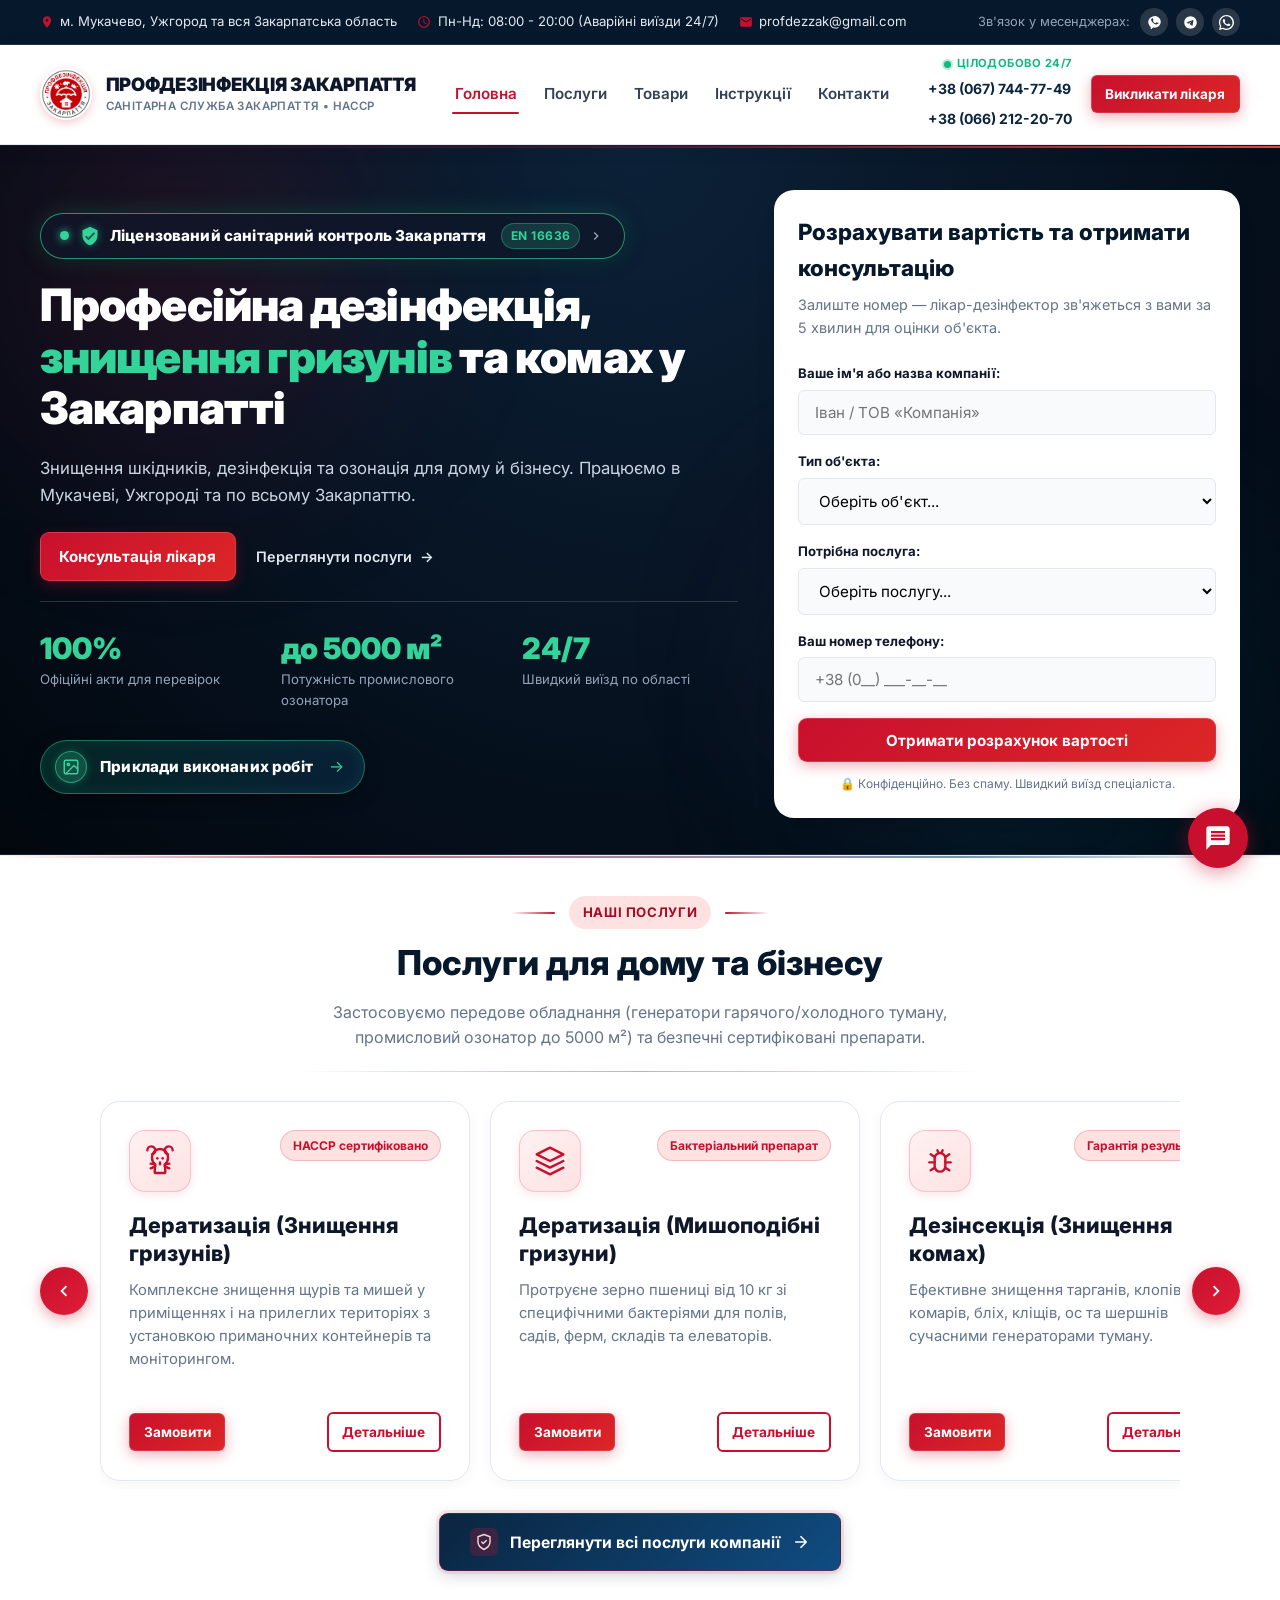
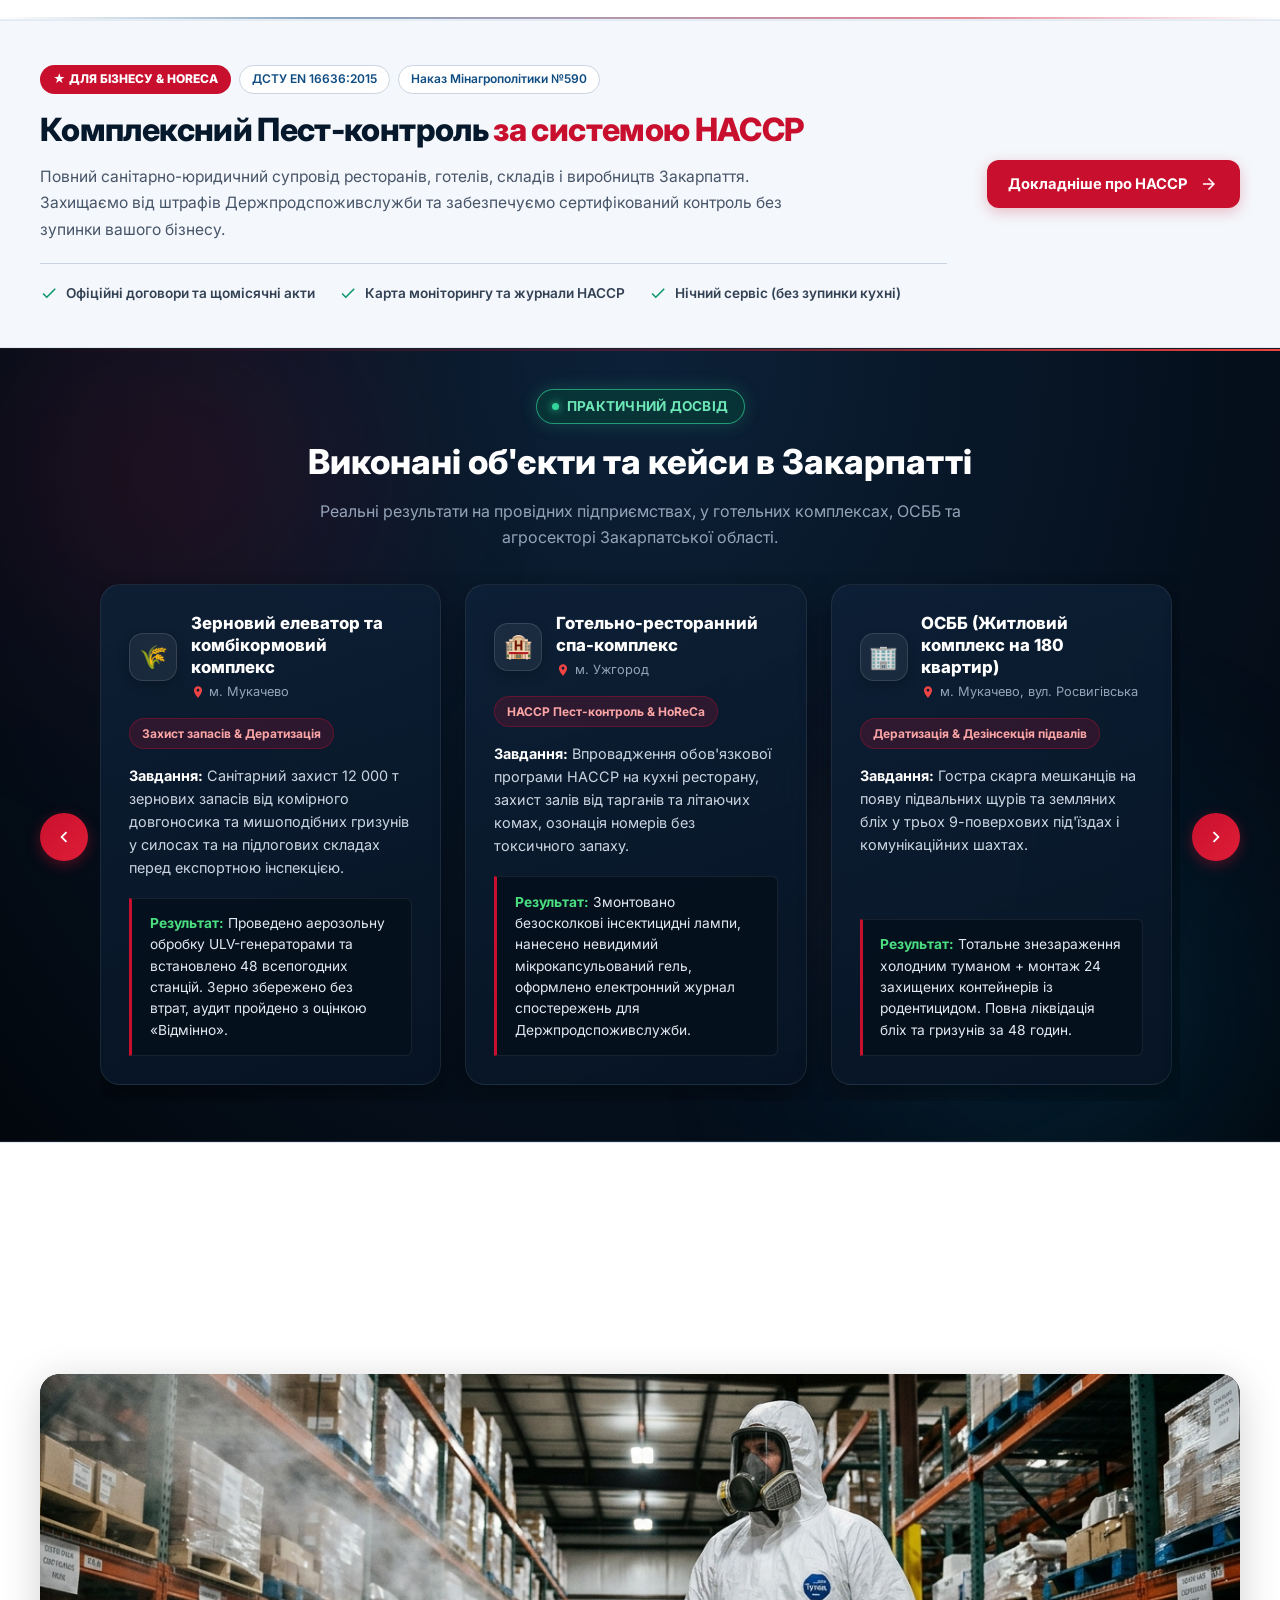
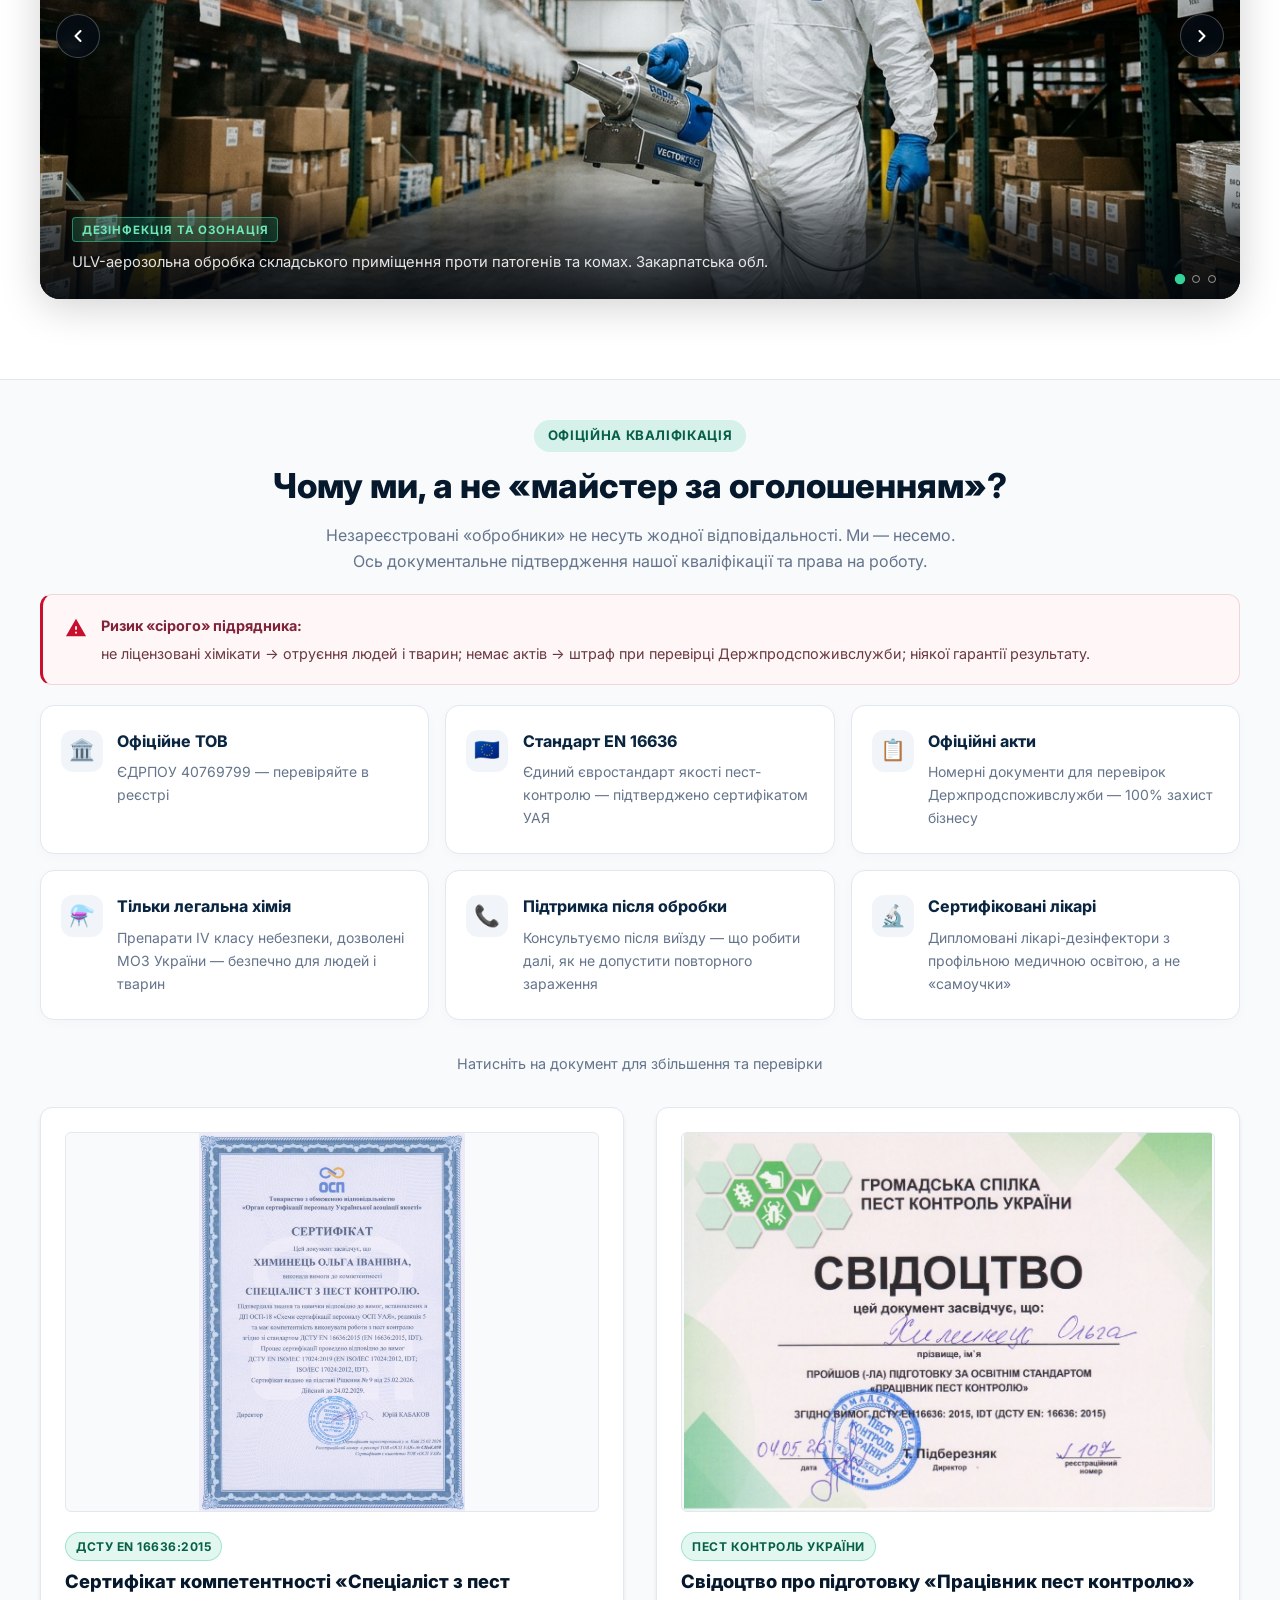
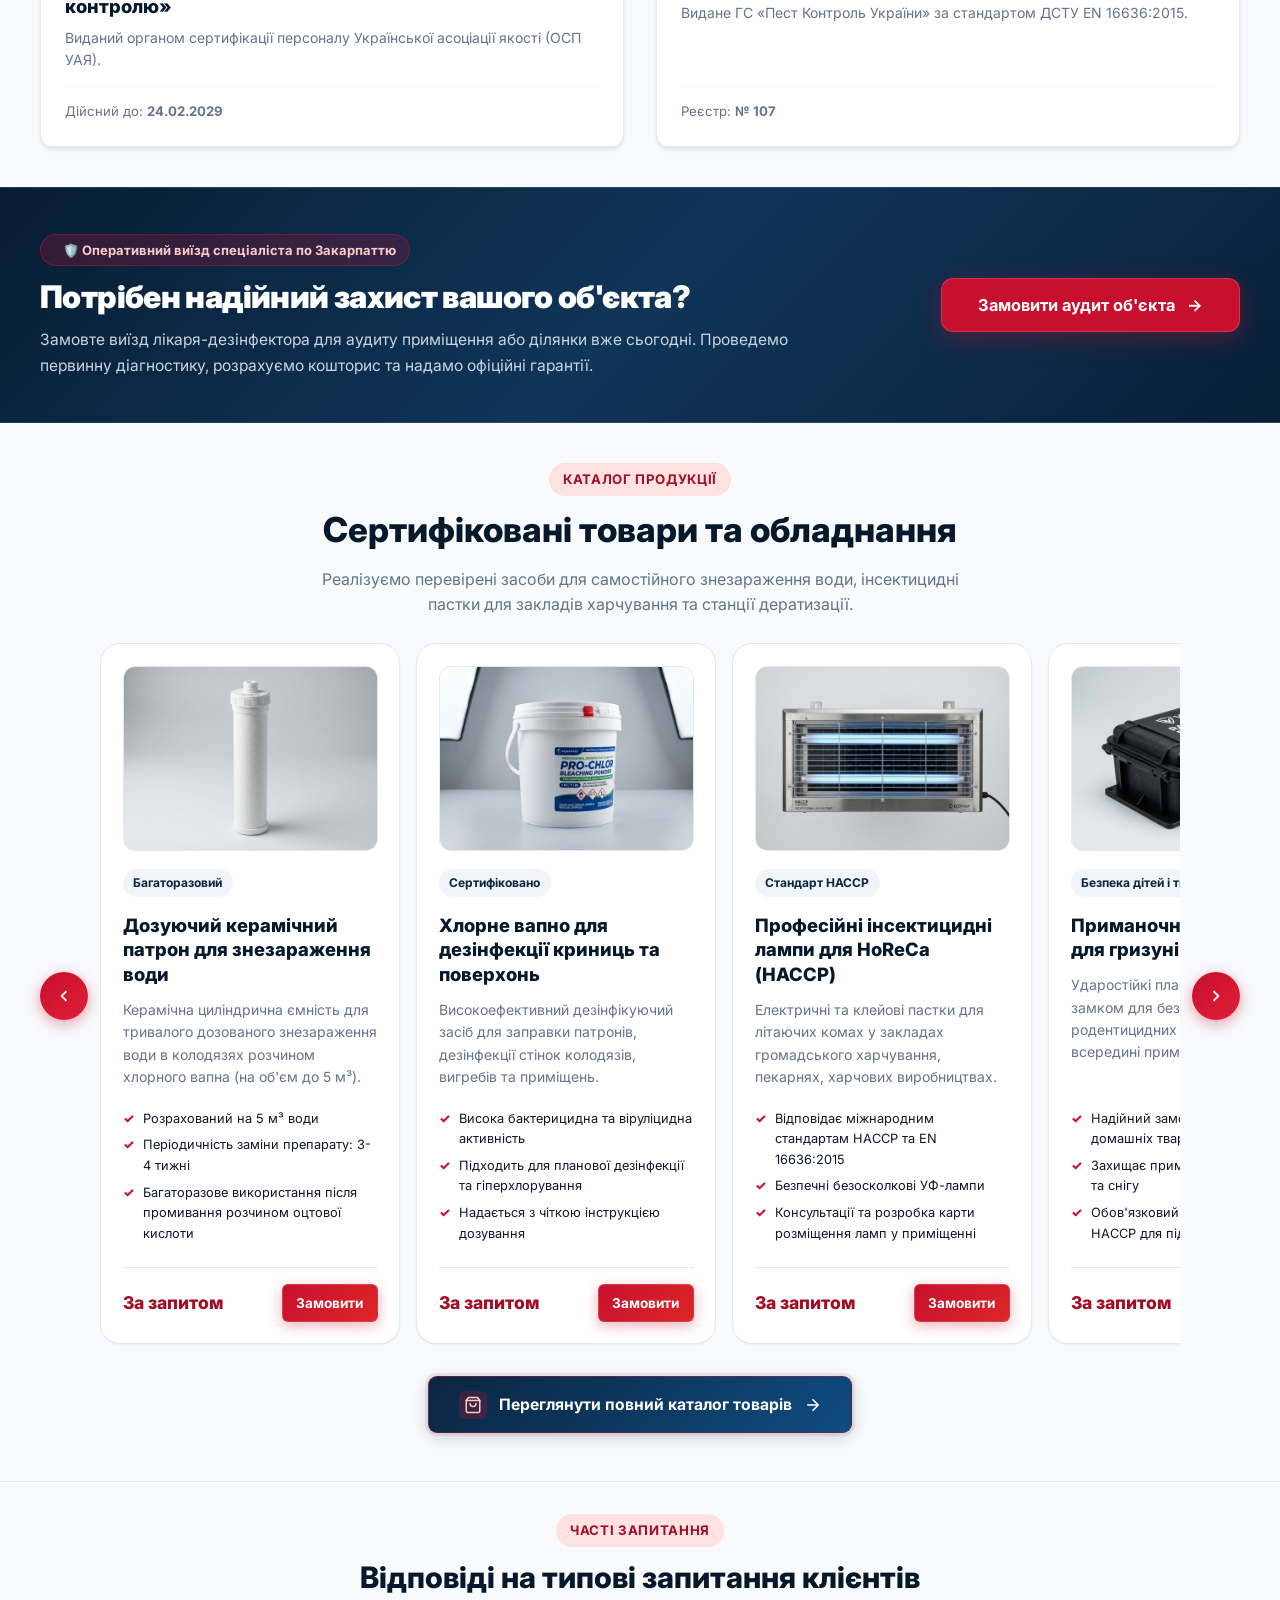
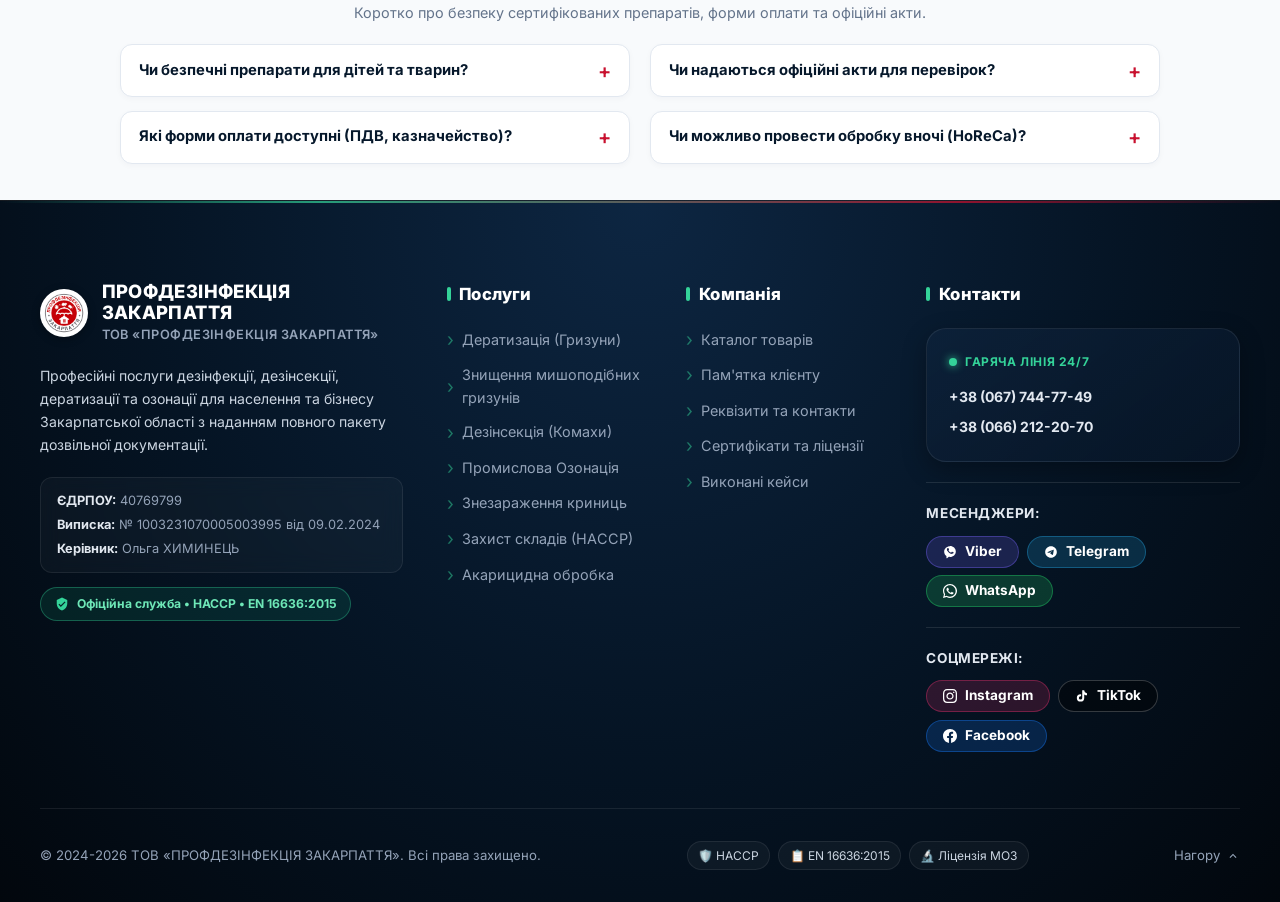
==== commit 97400d36: "bug" ====
--- a/index.html
+++ b/index.html
@@ -1,4 +1,4 @@
-<!DOCTYPE html>
+﻿<!DOCTYPE html>
 <html lang="uk">
 
 <head>
@@ -277,70 +277,7 @@
         </div>
       </div>
     </div>
-  </section>
-
-  <!-- Ultra-slim Sanitary Perimeter with Slow Fly (Easter Egg) -->
-  <div class="sanitary-perimeter-divider" id="pestBarrier" aria-label="Санітарний периметр захисту">
-    <div class="container" style="position: relative; height: 100%;">
-      <div class="perimeter-line"></div>
-      <!-- Crawling/Flying Slow Fly Target -->
-      <div class="pest-target" id="pestTarget" role="button" tabindex="0" title="Клікніть, щоб знешкодити шкідника!"
-        aria-label="Шкідник на периметрі">
-        <!-- Compact Reticle -->
-        <div class="pest-reticle" aria-hidden="true">
-          <span class="reticle-ring"></span>
-          <span class="reticle-line h"></span>
-          <span class="reticle-line v"></span>
-        </div>
-
-        <!-- Vector Fly SVG -->
-        <svg class="fly-svg" viewBox="0 0 36 24">
-          <!-- Translucent Wings with Slow Subtle Flutter -->
-          <path class="fly-wing-left" d="M14 11 C9 3, 2 5, 5 11 C7 13, 11 12, 14 11" fill="rgba(186, 230, 253, 0.7)"
-            stroke="#7DD3FC" stroke-width="0.8" />
-          <path class="fly-wing-right" d="M14 13 C9 21, 2 19, 5 13 C7 11, 11 12, 14 13" fill="rgba(186, 230, 253, 0.7)"
-            stroke="#7DD3FC" stroke-width="0.8" />
-          <!-- Legs -->
-          <g stroke="#334155" stroke-width="1.1" stroke-linecap="round" fill="none">
-            <path d="M17 9 L19 5 L22 4" />
-            <path d="M17 15 L19 19 L22 20" />
-            <path d="M13 8 L12 4 L9 3" />
-            <path d="M13 16 L12 20 L9 21" />
-            <path d="M9 9 L7 6 L4 6" />
-            <path d="M9 15 L7 18 L4 18" />
-          </g>
-          <!-- Abdomen -->
-          <ellipse cx="9" cy="12" rx="5" ry="3.6" fill="#1E293B" />
-          <!-- Thorax -->
-          <ellipse cx="16" cy="12" rx="3.5" ry="3" fill="#C8102E" />
-          <!-- Head -->
-          <circle cx="21" cy="12" r="2.8" fill="#0A2540" />
-          <!-- Eyes -->
-          <circle cx="21.8" cy="10.4" r="1.3" fill="#DC2626" />
-          <circle cx="21.8" cy="13.6" r="1.3" fill="#DC2626" />
-          <!-- Antennae -->
-          <path d="M22 11 L25 9 M22 13 L25 15" stroke="#DC2626" stroke-width="0.9" stroke-linecap="round" />
-        </svg>
-
-        <!-- Zap / Spark effect -->
-        <div class="pest-zap-flash" aria-hidden="true"></div>
-      </div>
-    </div>
-  </div>
-
-  <!-- Floating Fixed Toast Notification (Zero Layout Shift - Does NOT Jerk Page) -->
-  <div class="pest-floating-dialog" id="pestBanner" style="display: none;" role="status">
-    <span class="pest-dialog-icon">🛡️</span>
-    <div class="pest-dialog-text">
-      <strong>Шкідника знешкоджено!</strong> Об'єкт під захистом <span style="color: #34D399; font-weight: 800;">ТОВ
-        «ПРОФДЕЗІНФЕКЦІЯ ЗАКАРПАТТЯ»</span>
-    </div>
-    <span class="pest-dialog-count" id="pestCounter">1</span>
-    <button type="button" class="pest-dialog-btn" id="btnRespawnBug">Ще одна 🪰</button>
-    <button type="button" class="pest-dialog-close" id="btnClosePestBanner" aria-label="Закрити">&times;</button>
-  </div>
-
-  <!-- Services Section -->
+  </section><!-- Services Section -->
   <section class="section-padding services-section-wrapper" id="services">
     <div class="services-top-line" aria-hidden="true"></div>
     <div class="container">
--- a/css/style.css
+++ b/css/style.css
@@ -1,4 +1,4 @@
-/* ==========================================================================
+﻿/* ==========================================================================
    ТОВ «ПРОФДЕЗІНФЕКЦІЯ ЗАКАРПАТТЯ» - Головні стилі (CSS3)
    Clean, Modern, Responsive & CMS-Ready
    ========================================================================== */
@@ -4541,277 +4541,20 @@
   box-shadow: 0 0 6px rgba(200, 16, 46, 0.2);
 }
 
-/* Crawling/Flying Active Bug Target */
-.pest-target {
-  position: absolute;
-  top: -18px;
-  left: 8px;
-  width: 64px;
-  height: 64px;
-  cursor: crosshair;
-  z-index: 20;
-  display: flex;
-  align-items: center;
-  justify-content: center;
-  touch-action: manipulation;
-  will-change: left, transform;
-  animation: pestFlight 60s linear infinite;
-}
-
-@keyframes pestFlight {
-  0% {
-    left: 8px;
-    transform: scaleX(1);
-  }
-  48% {
-    left: calc(100% - 68px);
-    transform: scaleX(1);
-    animation-timing-function: steps(1, end);
-  }
-  50% {
-    left: calc(100% - 68px);
-    transform: scaleX(-1);
-  }
-  98% {
-    left: 8px;
-    transform: scaleX(-1);
-    animation-timing-function: steps(1, end);
-  }
-  100% {
-    left: 8px;
-    transform: scaleX(1);
-  }
-}
-
-.fly-svg {
-  width: 34px;
-  height: 22px;
-  filter: drop-shadow(0 2px 4px rgba(0, 0, 0, 0.7));
-  animation: flyHover 0.22s ease-in-out infinite alternate;
-  will-change: transform;
-}
-
-@keyframes flyHover {
-  0% {
-    transform: translateY(-2px) rotate(-1.5deg);
-  }
-  100% {
-    transform: translateY(2px) rotate(1.5deg);
-  }
-}
-
-/* Fast Wing Flutter (Realistic buzzing insect wings) */
-.fly-wing-left {
-  transform-box: fill-box;
-  transform-origin: 90% 50%;
-  animation: flyWingA 0.07s infinite alternate ease-in-out;
-}
-
-.fly-wing-right {
-  transform-box: fill-box;
-  transform-origin: 90% 50%;
-  animation: flyWingB 0.07s infinite alternate ease-in-out;
-}
-
-@keyframes flyWingA {
-  0% { transform: rotate(-14deg) scaleY(0.85); opacity: 0.9; }
-  100% { transform: rotate(14deg) scaleY(1.15); opacity: 0.5; }
-}
-
-@keyframes flyWingB {
-  0% { transform: rotate(14deg) scaleY(0.85); opacity: 0.9; }
-  100% { transform: rotate(-14deg) scaleY(1.15); opacity: 0.5; }
-}
-
-/* Compact Reticle on Hover */
-.pest-reticle {
-  position: absolute;
-  width: 36px;
-  height: 36px;
-  pointer-events: none;
-  opacity: 0;
-  transform: scale(1.3);
-  transition: all 0.2s cubic-bezier(0.16, 1, 0.3, 1);
-  display: flex;
-  align-items: center;
-  justify-content: center;
-}
-
-.pest-target:hover .pest-reticle,
-.pest-target:focus .pest-reticle {
-  opacity: 1;
-  transform: scale(1);
-}
-
-.reticle-ring {
-  position: absolute;
-  width: 28px;
-  height: 28px;
-  border: 1px dashed #EF4444;
-  border-radius: 50%;
-  box-shadow: 0 0 6px rgba(239, 68, 68, 0.5);
-}
-
-.reticle-line.h {
-  position: absolute;
-  width: 100%;
-  height: 1px;
-  background: linear-gradient(90deg, #EF4444 0%, transparent 35%, transparent 65%, #EF4444 100%);
-}
-
-.reticle-line.v {
-  position: absolute;
-  height: 100%;
-  width: 1px;
-  background: linear-gradient(180deg, #EF4444 0%, transparent 35%, transparent 65%, #EF4444 100%);
-}
-
-/* Zap / Elimination FX */
-.pest-target.is-zapped {
-  pointer-events: none;
-}
-
-.pest-target.is-zapped .fly-svg {
-  animation: none !important;
-  transform: scale(0) rotate(90deg);
-  opacity: 0;
-  transition: all 0.25s cubic-bezier(0.16, 1, 0.3, 1);
-}
-
-.pest-target.is-zapped .pest-reticle {
-  opacity: 0;
-}
-
-.pest-zap-flash {
-  position: absolute;
-  width: 50px;
-  height: 50px;
-  border-radius: 50%;
-  background: radial-gradient(circle, #F43F5E 0%, #10B981 45%, transparent 70%);
-  opacity: 0;
-  pointer-events: none;
-  transform: scale(0.2);
-}
-
-.pest-target.is-zapped .pest-zap-flash {
-  animation: zapExplosion 0.4s ease-out forwards;
-}
-
-@keyframes zapExplosion {
-  0% {
-    opacity: 1;
-    transform: scale(0.3);
-    filter: brightness(2);
-  }
-  50% {
-    opacity: 0.9;
-    transform: scale(1.3);
-  }
-  100% {
-    opacity: 0;
-    transform: scale(1.8);
-  }
-}
-
-/* Floating Fixed Toast Dialog (Zero Layout Shift - Does NOT Jerk Page) */
-.pest-floating-dialog {
-  position: fixed;
-  bottom: 2rem;
-  left: 50%;
-  transform: translateX(-50%);
-  z-index: 9999;
-  background: rgba(10, 37, 64, 0.94);
-  backdrop-filter: blur(12px);
-  -webkit-backdrop-filter: blur(12px);
-  border: 1.5px solid #10B981;
-  border-radius: 9999px;
-  padding: 0.55rem 1.15rem;
-  color: #FFFFFF;
-  box-shadow: 0 16px 36px rgba(0, 0, 0, 0.4), 0 0 16px rgba(16, 185, 129, 0.25);
-  display: flex;
-  align-items: center;
-  gap: 0.75rem;
-  animation: pestToastSlideUp 0.3s cubic-bezier(0.16, 1, 0.3, 1);
-  white-space: nowrap;
-}
-
-@keyframes pestToastSlideUp {
-  from {
-    opacity: 0;
-    transform: translate(-50%, 16px) scale(0.95);
-  }
-  to {
-    opacity: 1;
-    transform: translate(-50%, 0) scale(1);
-  }
-}
-
-.pest-dialog-icon {
-  font-size: 1.25rem;
-}
-
-.pest-dialog-text {
-  font-size: 0.88rem;
-  color: #E2E8F0;
-}
-
-.pest-dialog-count {
-  font-size: 0.76rem;
-  font-weight: 800;
-  background: rgba(16, 185, 129, 0.2);
-  border: 1px solid rgba(16, 185, 129, 0.5);
-  color: #A7F3D0;
-  padding: 0.15rem 0.55rem;
-  border-radius: 9999px;
-}
-
-.pest-dialog-btn {
-  display: inline-flex;
-  align-items: center;
-  gap: 0.3rem;
-  background: rgba(255, 255, 255, 0.12);
-  border: 1px solid rgba(255, 255, 255, 0.25);
-  color: #FFFFFF;
-  font-size: 0.8rem;
-  font-weight: 700;
-  padding: 0.3rem 0.65rem;
-  border-radius: 9999px;
-  cursor: pointer;
-  transition: all 0.2s ease;
-}
-
-.pest-dialog-btn:hover {
-  background: #10B981;
-  border-color: #10B981;
-}
-
-.pest-dialog-close {
-  background: transparent;
-  border: none;
-  color: #94A3B8;
-  font-size: 1.3rem;
-  line-height: 1;
-  cursor: pointer;
-  padding: 0 0.2rem;
-  transition: color 0.2s;
-}
-
-.pest-dialog-close:hover {
-  color: #FFFFFF;
-}
-
-@media (max-width: 640px) {
-  .pest-floating-dialog {
-    bottom: 1rem;
-    max-width: 92vw;
-    font-size: 0.82rem;
-    padding: 0.5rem 0.85rem;
-    gap: 0.5rem;
-  }
-  .pest-dialog-text {
-    font-size: 0.8rem;
-  }
-}
+
+
+
+
+
+  100% { transform: rotate(7deg); }
+}
+
+
+  100% { transform: rotate(-7deg); }
+}
+
+
+
 
 /* ==========================================================================
    ENHANCED CONTACTS PAGE (contacts.html)
@@ -6094,23 +5837,6 @@
   .why-us-risk-danger { padding: 1rem; gap: 0.65rem; font-size: 0.85rem; }
   .why-us-adv-item { padding: 1.15rem 1rem; gap: 0.75rem; }
   .why-us-adv-item strong { margin-bottom: 0.3rem; }
-}
-
-.pest-target.is-zapped { animation-play-state: paused; }
-@media (max-width: 768px) {
-  .pest-target { animation-duration: 24s; }
-}
-@media (max-width: 640px) {
-  .pest-floating-dialog {
-    width: calc(100% - 2rem);
-    flex-wrap: wrap;
-    justify-content: center;
-    white-space: normal;
-    border-radius: 16px;
-    padding: 0.85rem;
-    bottom: calc(1rem + env(safe-area-inset-bottom));
-  }
-  .pest-dialog-btn, .pest-dialog-close { min-height: 44px; flex-shrink: 0; }
 }
 
 /* Shared responsive repairs for the current page markup. */
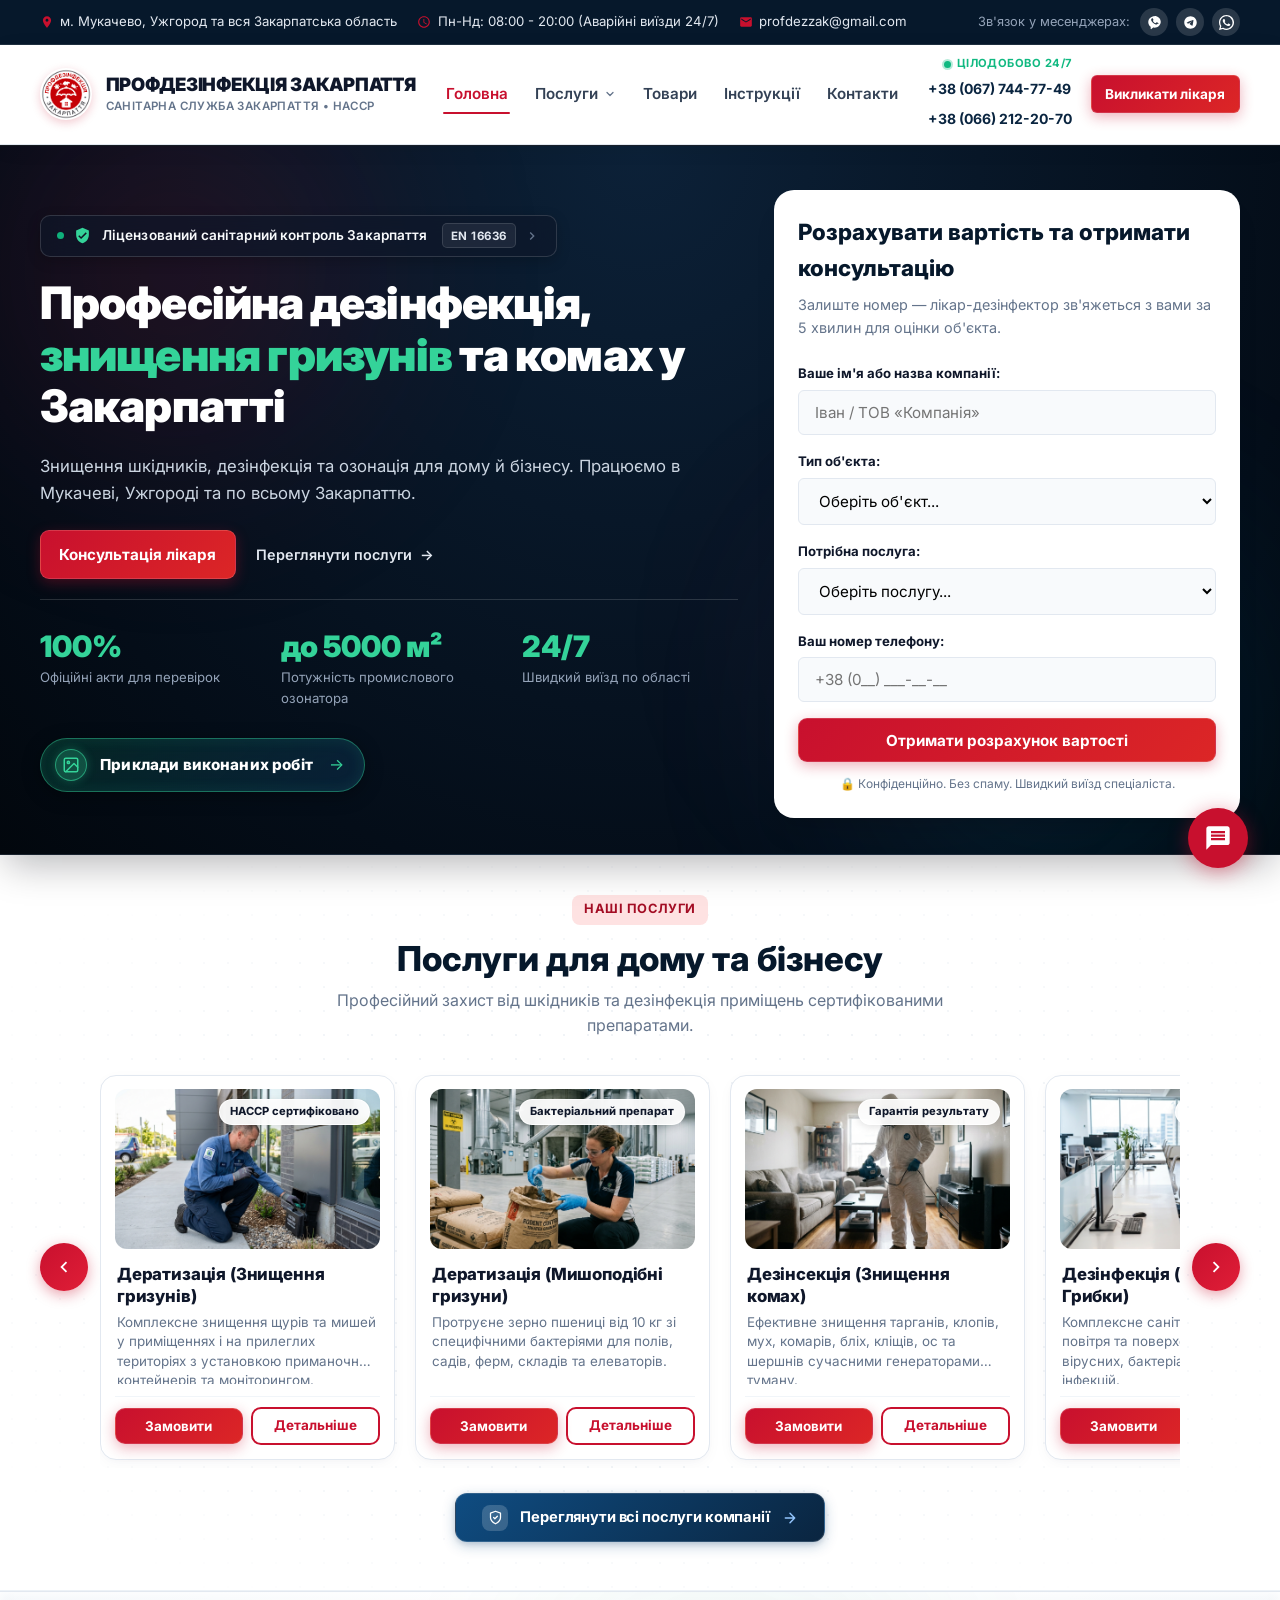
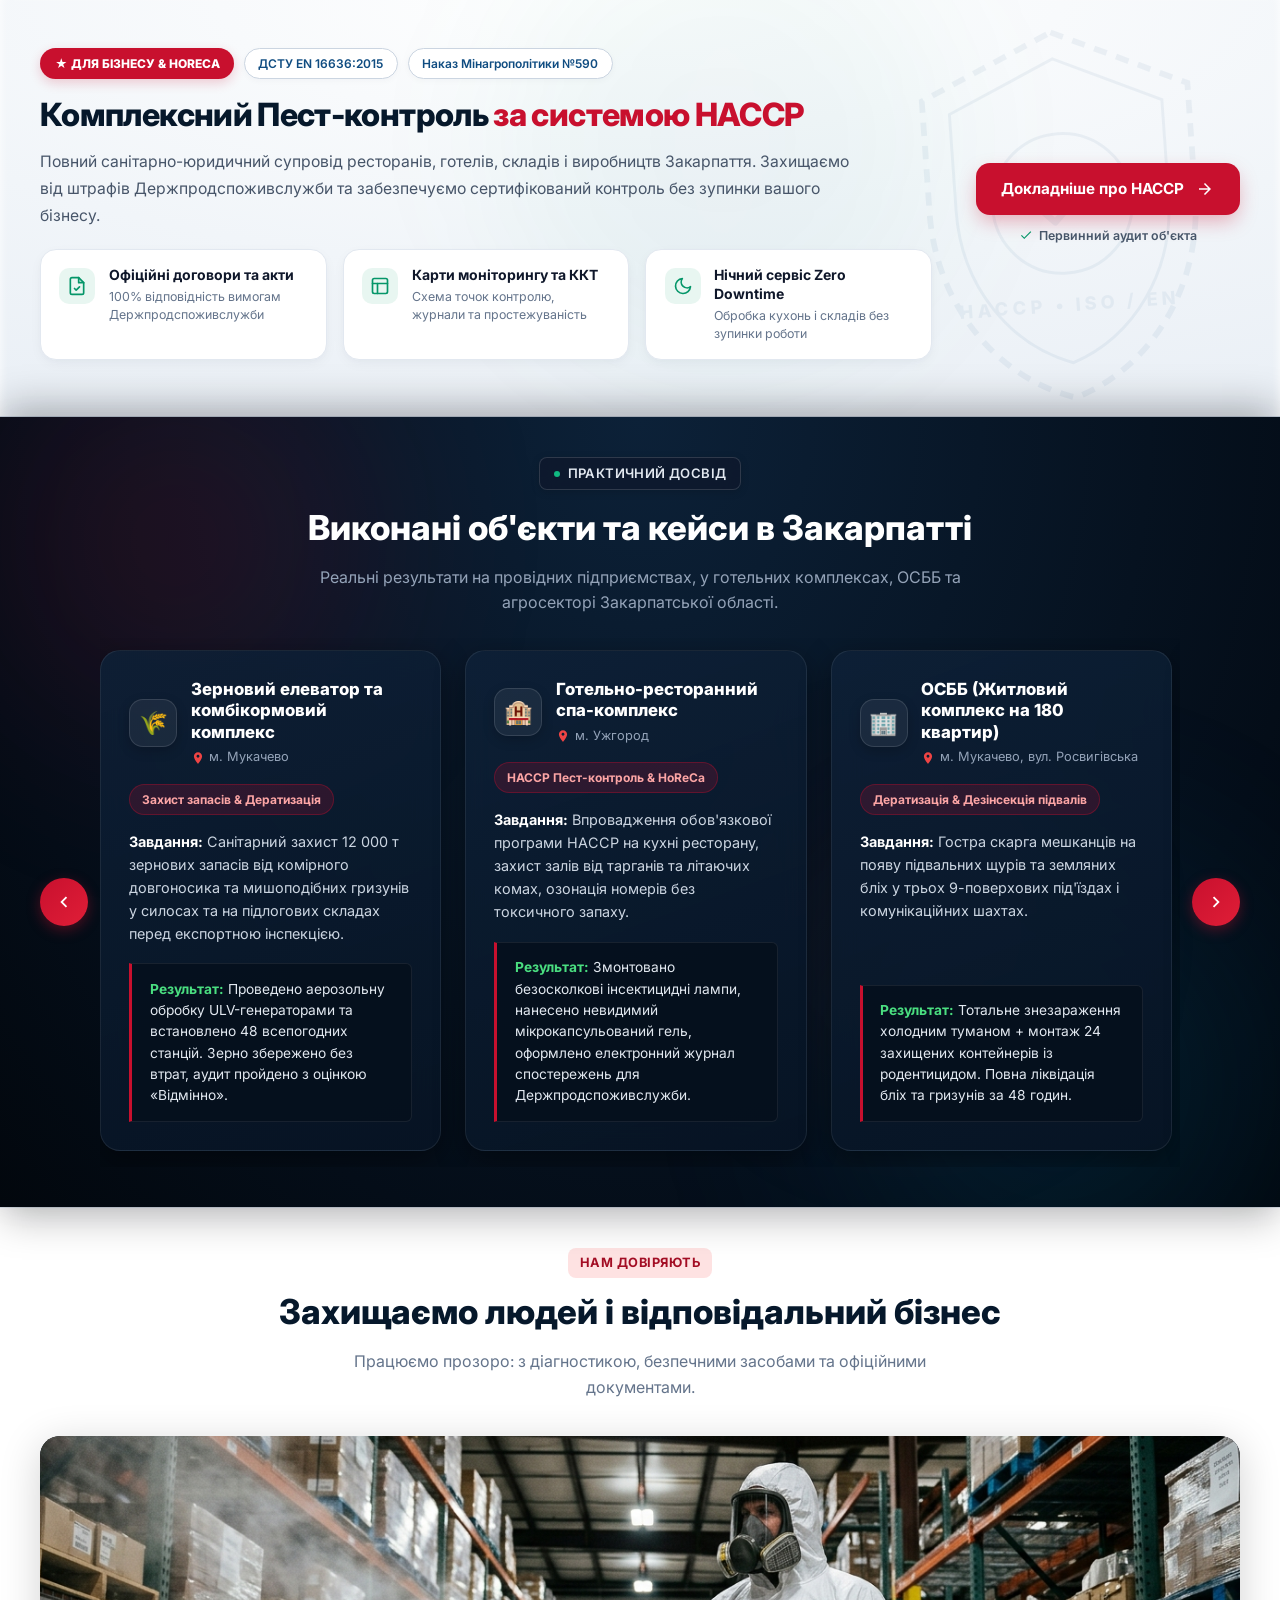
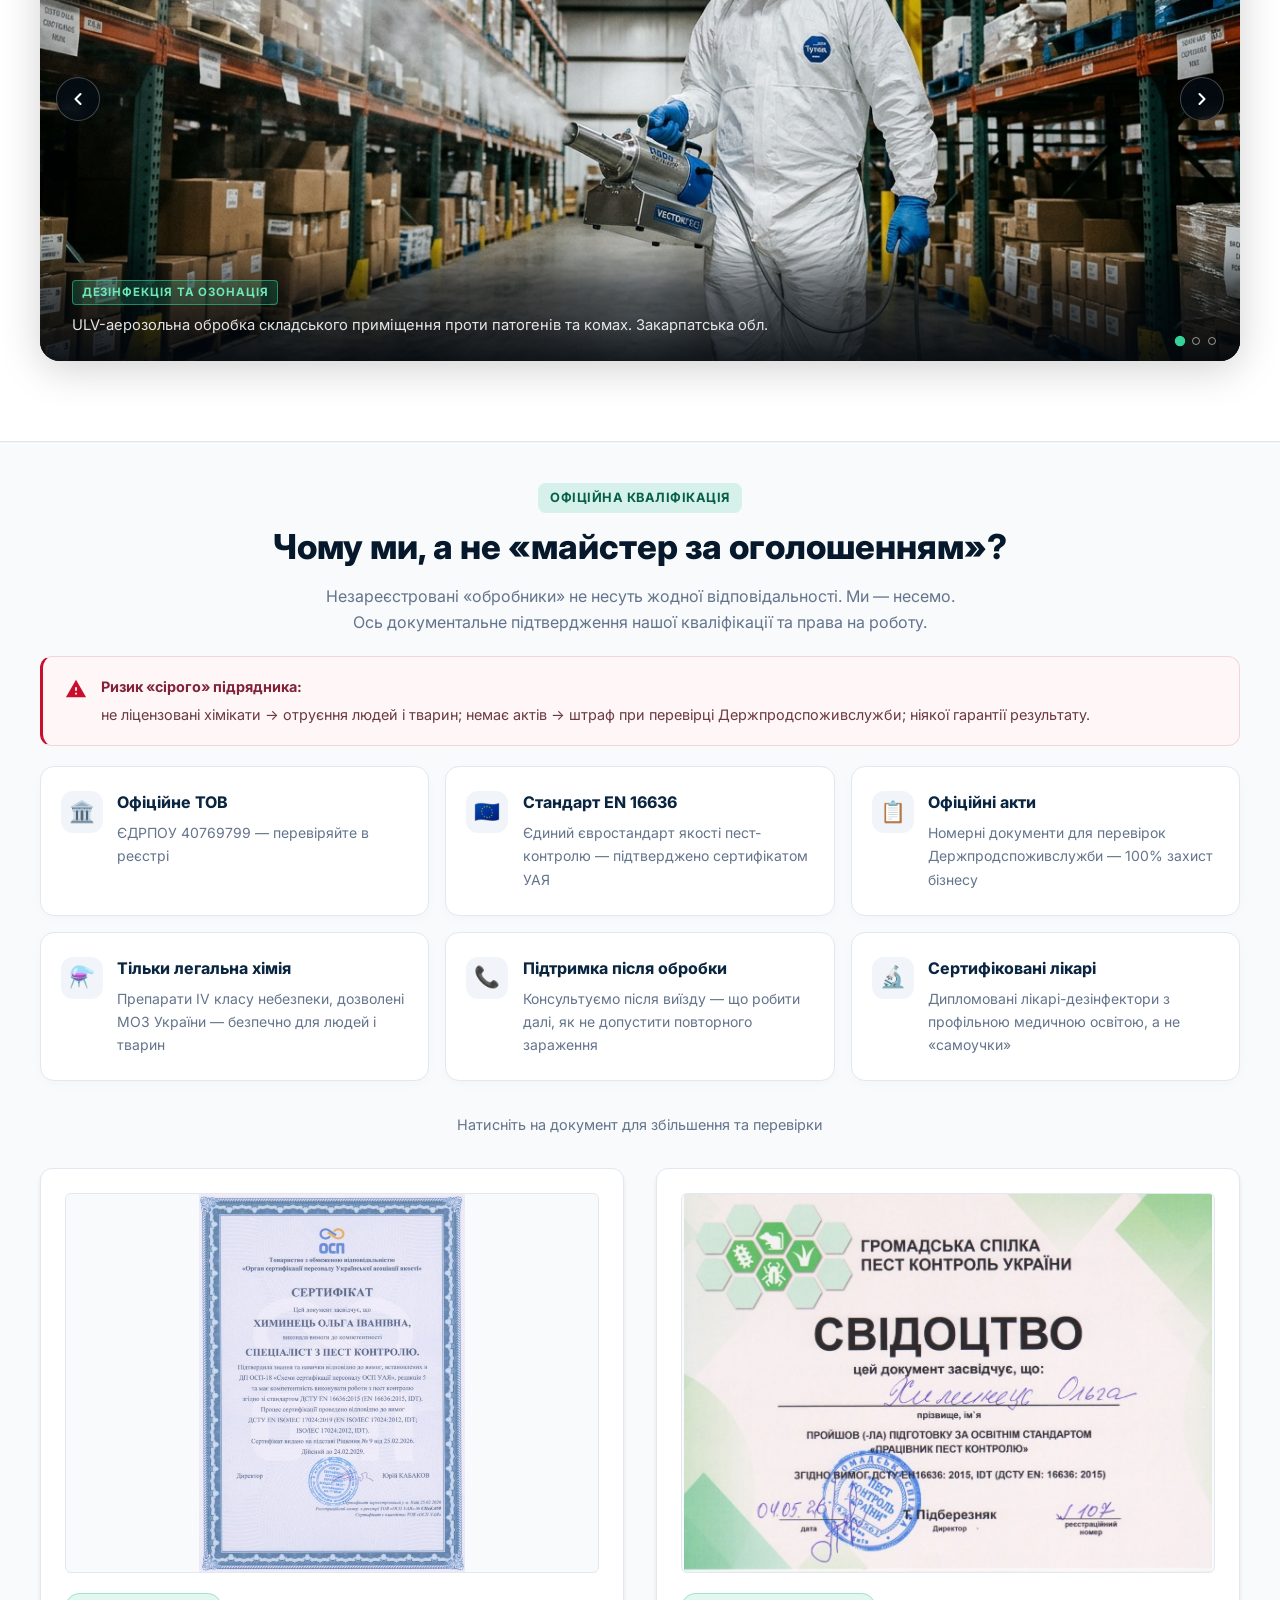
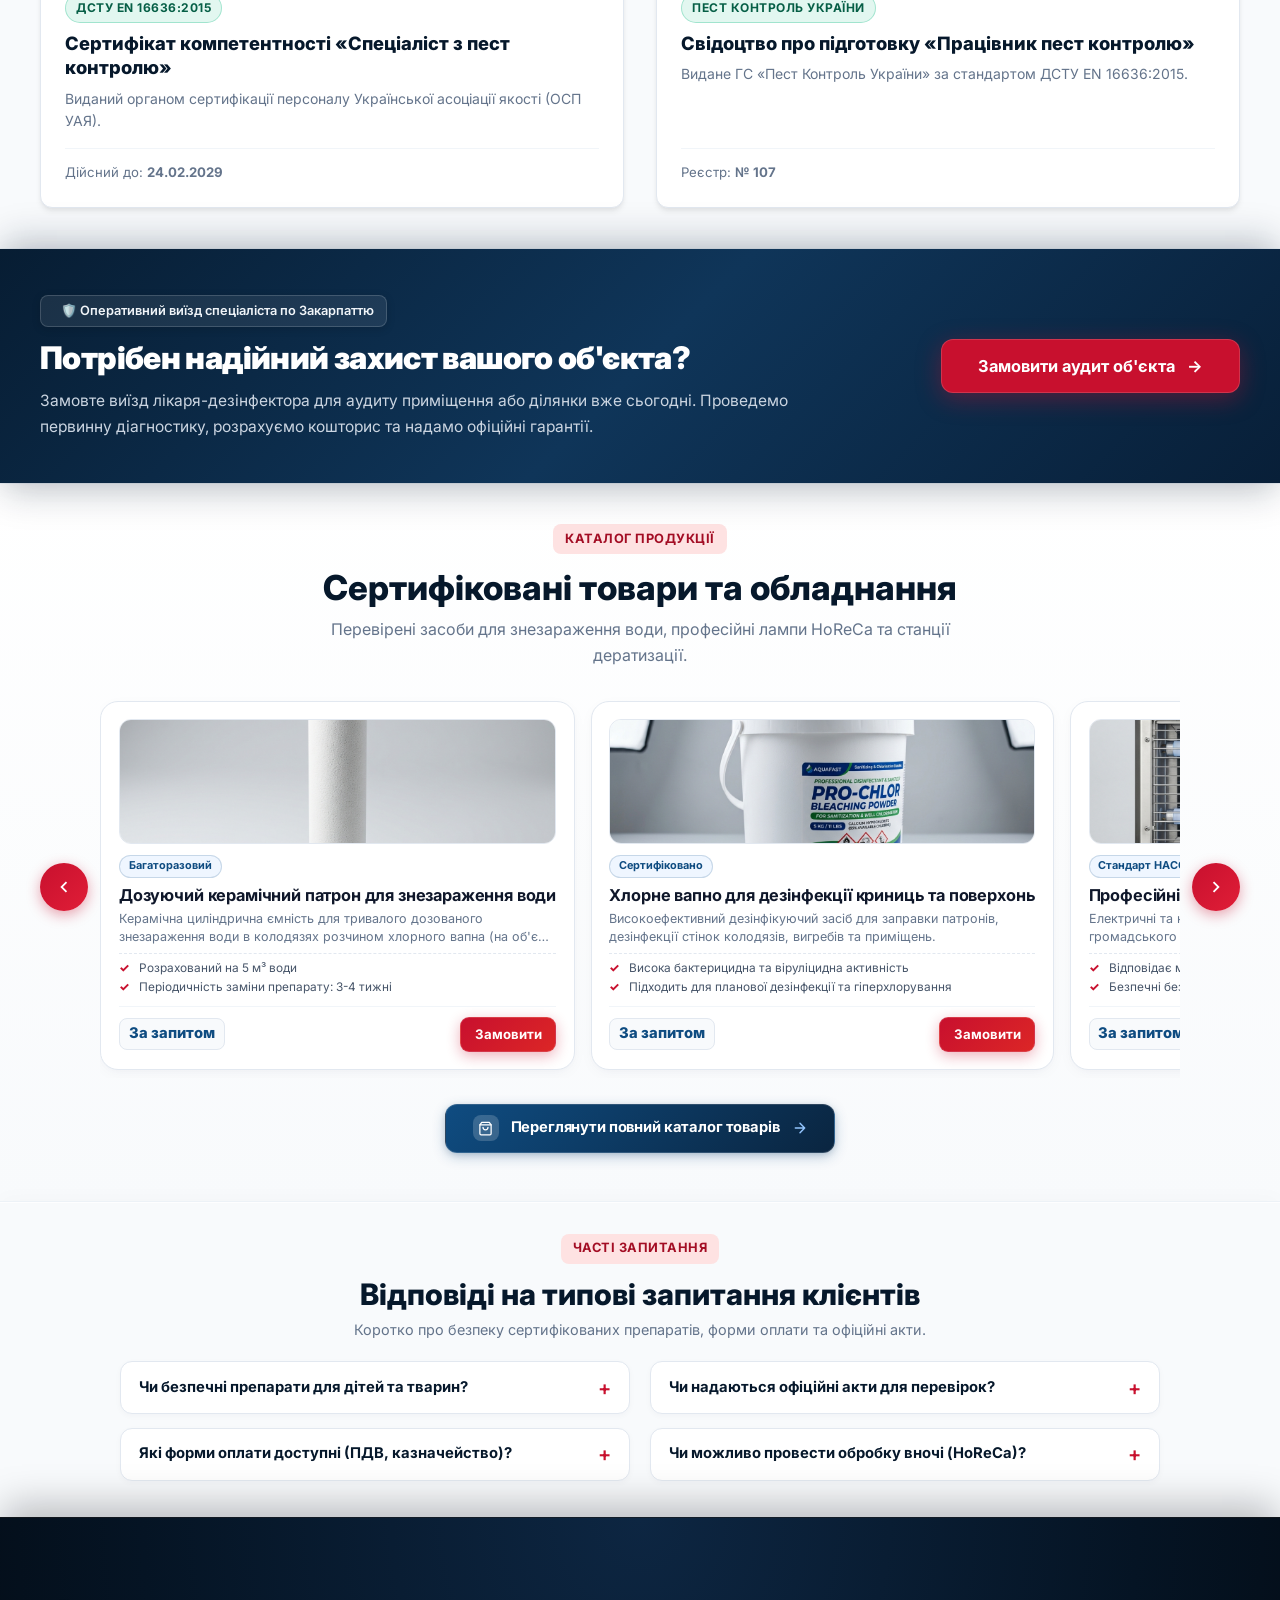
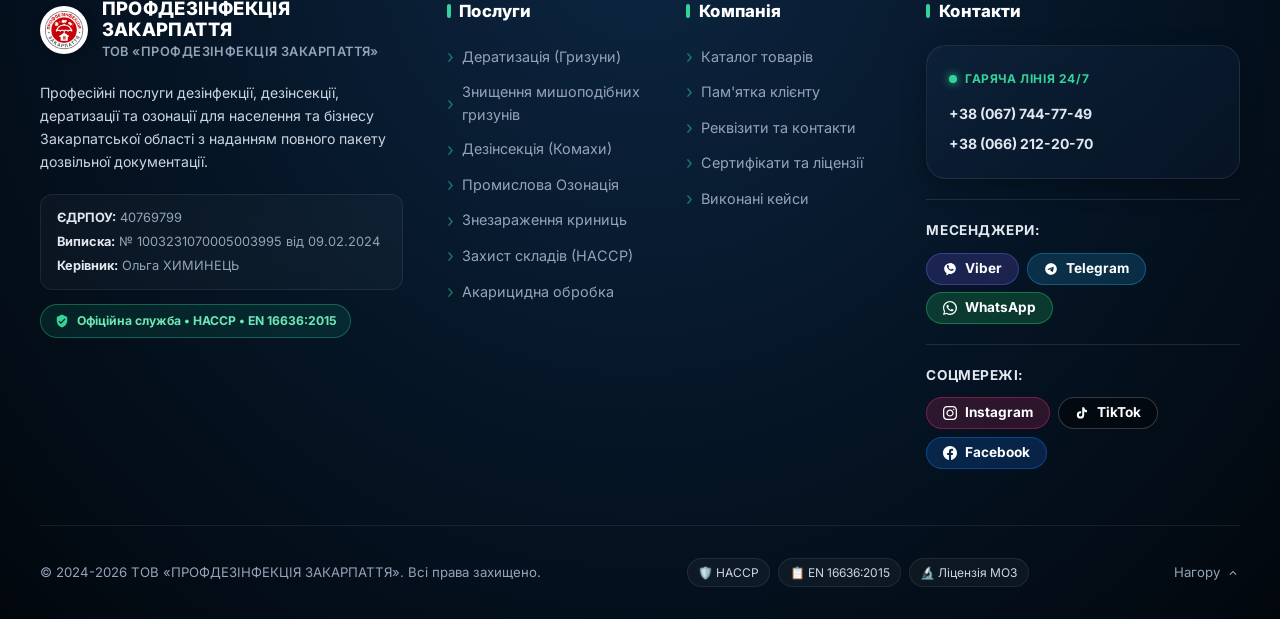
==== commit bf68c734: "update" ====
--- a/index.html
+++ b/index.html
@@ -4,14 +4,23 @@
 <head>
   <meta charset="UTF-8">
   <meta name="viewport" content="width=device-width, initial-scale=1.0">
-  <title>ТОВ «ПРОФДЕЗІНФЕКЦІЯ ЗАКАРПАТТЯ» | Дезінсекція, Дератизація, Озонація, Знезараження води</title>
+  <title>Дезінфекція в Мукачеві | ПРОФДЕЗІНФЕКЦІЯ ЗАКАРПАТТЯ</title>
   <meta name="description"
     content="Професійна дезінфекція, дератизація, дезінсекція та озонація в Мукачеві та Закарпатській області. Відповідність стандартам НАССР та EN 16636. Швидкий виїзд 24/7.">
   <link rel="icon" type="image/png" href="logo.png">
+  <link rel="canonical" href="https://nemyo.com.ua/">
+  <link rel="sitemap" type="application/xml" href="/sitemap.xml">
   <meta property="og:title" content="ТОВ «ПРОФДЕЗІНФЕКЦІЯ ЗАКАРПАТТЯ» | Пест-контроль, Дезінсекція, Дератизація">
   <meta property="og:description"
     content="Сертифікований санітарний контроль Закарпаття (Мукачево, Ужгород). Стандарти НАССР та ДСТУ EN 16636:2015. Виїзд 24/7.">
-  <meta property="og:image" content="logo.png">
+    <meta property="og:url" content="https://nemyo.com.ua/">
+  <meta property="og:image" content="https://nemyo.com.ua/img/og-image.jpg">
+  <meta property="og:image:width" content="1200">
+  <meta property="og:image:height" content="630">
+  <meta property="og:image:type" content="image/jpeg">
+  <meta property="og:image:alt" content="ТОВ «ПРОФДЕЗІНФЕКЦІЯ ЗАКАРПАТТЯ» — Санітарний контроль та дезінфекція">
+  <meta name="twitter:card" content="summary_large_image">
+  <meta name="twitter:image" content="https://nemyo.com.ua/img/og-image.jpg">
   <meta property="og:type" content="website">
   <link rel="stylesheet" href="css/style.css">
   <link rel="preconnect" href="https://fonts.googleapis.com">
@@ -139,7 +148,193 @@
 
         <nav class="nav-menu">
           <a href="index.html" class="nav-link active">Головна</a>
-          <a href="services.html" class="nav-link">Послуги</a>
+          <div class="nav-item-dropdown">
+            <div class="nav-link-dropdown-wrap">
+              <a href="services.html" class="nav-link nav-link-dropdown">
+                <span>Послуги</span>
+                <svg class="dropdown-chevron" width="12" height="12" viewBox="0 0 24 24" fill="none" stroke="currentColor" stroke-width="2.5" stroke-linecap="round" stroke-linejoin="round" aria-hidden="true">
+                  <path d="M6 9l6 6 6-6"/>
+                </svg>
+              </a>
+              <button type="button" class="dropdown-mobile-toggle" aria-label="Розгорнути підменю послуг" aria-expanded="false">
+                <svg width="14" height="14" viewBox="0 0 24 24" fill="none" stroke="currentColor" stroke-width="2.5" stroke-linecap="round" stroke-linejoin="round">
+                  <path d="M6 9l6 6 6-6"/>
+                </svg>
+              </button>
+            </div>
+            <div class="dropdown-menu" role="region" aria-label="Каталог послуг">
+              <div class="dropdown-header">
+                <span class="dropdown-header-title">Санітарні регламенти</span>
+                <span class="dropdown-header-badge">9 напрямків</span>
+              </div>
+              <div class="dropdown-menu-list">
+                <a href="services.html#deratization" class="dropdown-item">
+                  <span class="dropdown-item-icon" aria-hidden="true">
+                    <svg viewBox="0 0 24 24" width="18" height="18" fill="none" stroke="currentColor" stroke-width="1.8" stroke-linecap="round" stroke-linejoin="round">
+                      <path d="M12 3C8.5 3 6 5.8 6 9.5c0 2 .9 3.8 2.3 5L8 20a1 1 0 0 0 1 1h6a1 1 0 0 0 1-1l-.3-5.5c1.4-1.2 2.3-3 2.3-5C18 5.8 15.5 3 12 3z"/>
+                      <path d="M6 7A3 3 0 1 0 2.5 4"/>
+                      <path d="M18 7A3 3 0 1 1 21.5 4"/>
+                      <circle cx="10" cy="10" r="1" fill="currentColor"/>
+                      <circle cx="14" cy="10" r="1" fill="currentColor"/>
+                      <path d="M12 13v1.5"/>
+                      <path d="M8.5 14.5L5 14"/>
+                      <path d="M8.5 16L5 17.5"/>
+                      <path d="M15.5 14.5L19 14"/>
+                      <path d="M15.5 16L19 17.5"/>
+                    </svg>
+                  </span>
+                  <div class="dropdown-item-text">
+                    <span class="dropdown-item-title">Дератизація</span>
+                    <span class="dropdown-item-sub">Виведення щурів та мишей</span>
+                  </div>
+                  <svg class="dropdown-item-arrow" width="14" height="14" viewBox="0 0 24 24" fill="none" stroke="currentColor" stroke-width="2" stroke-linecap="round" stroke-linejoin="round"><path d="M9 18l6-6-6-6"/></svg>
+                </a>
+
+                <a href="services.html#deratization-rodents" class="dropdown-item">
+                  <span class="dropdown-item-icon" aria-hidden="true">
+                    <svg viewBox="0 0 24 24" width="18" height="18" fill="none" stroke="currentColor" stroke-width="1.8" stroke-linecap="round" stroke-linejoin="round">
+                      <path d="M12 2L2 7l10 5 10-5-10-5z"/>
+                      <path d="M2 17l10 5 10-5"/>
+                      <path d="M2 12l10 5 10-5"/>
+                    </svg>
+                  </span>
+                  <div class="dropdown-item-text">
+                    <span class="dropdown-item-title">Польові гризуни (Агро)</span>
+                    <span class="dropdown-item-sub">Бактеріальні препарати для садів/ферм</span>
+                  </div>
+                  <svg class="dropdown-item-arrow" width="14" height="14" viewBox="0 0 24 24" fill="none" stroke="currentColor" stroke-width="2" stroke-linecap="round" stroke-linejoin="round"><path d="M9 18l6-6-6-6"/></svg>
+                </a>
+
+                <a href="services.html#disinsection" class="dropdown-item">
+                  <span class="dropdown-item-icon" aria-hidden="true">
+                    <svg viewBox="0 0 24 24" width="18" height="18" fill="none" stroke="currentColor" stroke-width="1.8" stroke-linecap="round" stroke-linejoin="round">
+                      <rect width="8" height="14" x="8" y="6" rx="4"/>
+                      <path d="m19 7-3 2"/>
+                      <path d="m5 7 3 2"/>
+                      <path d="m19 19-3-2"/>
+                      <path d="m5 19 3-2"/>
+                      <path d="M20 13h-4"/>
+                      <path d="M4 13h4"/>
+                      <path d="m10 4 1 2"/>
+                      <path d="m14 4-1 2"/>
+                    </svg>
+                  </span>
+                  <div class="dropdown-item-text">
+                    <span class="dropdown-item-title">Дезінсекція</span>
+                    <span class="dropdown-item-sub">Таргани, клопи, блохи, оси</span>
+                  </div>
+                  <svg class="dropdown-item-arrow" width="14" height="14" viewBox="0 0 24 24" fill="none" stroke="currentColor" stroke-width="2" stroke-linecap="round" stroke-linejoin="round"><path d="M9 18l6-6-6-6"/></svg>
+                </a>
+
+                <a href="services.html#disinfection" class="dropdown-item">
+                  <span class="dropdown-item-icon" aria-hidden="true">
+                    <svg viewBox="0 0 24 24" width="18" height="18" fill="none" stroke="currentColor" stroke-width="1.8" stroke-linecap="round" stroke-linejoin="round">
+                      <path d="M12 22s8-4 8-10V5l-8-3-8 3v7c0 6 8 10 8 10z"/>
+                      <path d="M12 8v8"/>
+                      <path d="M8 12h8"/>
+                    </svg>
+                  </span>
+                  <div class="dropdown-item-text">
+                    <span class="dropdown-item-title">Дезінфекція приміщень</span>
+                    <span class="dropdown-item-sub">Віруси, бактерії, цвіль</span>
+                  </div>
+                  <svg class="dropdown-item-arrow" width="14" height="14" viewBox="0 0 24 24" fill="none" stroke="currentColor" stroke-width="2" stroke-linecap="round" stroke-linejoin="round"><path d="M9 18l6-6-6-6"/></svg>
+                </a>
+
+                <a href="services.html#ozonation" class="dropdown-item">
+                  <span class="dropdown-item-icon" aria-hidden="true">
+                    <svg viewBox="0 0 24 24" width="18" height="18" fill="none" stroke="currentColor" stroke-width="1.8" stroke-linecap="round" stroke-linejoin="round">
+                      <path d="M17.7 7.7a2.5 2.5 0 1 1 1.8 4.3H2"/>
+                      <path d="M9.6 4.6A2 2 0 1 1 11 8H2"/>
+                      <path d="M12.6 19.4A2 2 0 1 0 14 16H2"/>
+                    </svg>
+                  </span>
+                  <div class="dropdown-item-text">
+                    <span class="dropdown-item-title">Промислова Озонація</span>
+                    <span class="dropdown-item-sub">Видалення запахів (до 5000 м²)</span>
+                  </div>
+                  <svg class="dropdown-item-arrow" width="14" height="14" viewBox="0 0 24 24" fill="none" stroke="currentColor" stroke-width="2" stroke-linecap="round" stroke-linejoin="round"><path d="M9 18l6-6-6-6"/></svg>
+                </a>
+
+                <a href="services.html#water-disinfection" class="dropdown-item">
+                  <span class="dropdown-item-icon" aria-hidden="true">
+                    <svg viewBox="0 0 24 24" width="18" height="18" fill="none" stroke="currentColor" stroke-width="1.8" stroke-linecap="round" stroke-linejoin="round">
+                      <path d="M12 2.69l5.66 5.66a8 8 0 1 1-11.31 0z"/>
+                      <path d="M9 14.5a3.5 3.5 0 0 0 4.5 3"/>
+                    </svg>
+                  </span>
+                  <div class="dropdown-item-text">
+                    <span class="dropdown-item-title">Знезараження води</span>
+                    <span class="dropdown-item-sub">Очищення та санація криниць</span>
+                  </div>
+                  <svg class="dropdown-item-arrow" width="14" height="14" viewBox="0 0 24 24" fill="none" stroke="currentColor" stroke-width="2" stroke-linecap="round" stroke-linejoin="round"><path d="M9 18l6-6-6-6"/></svg>
+                </a>
+
+                <a href="services.html#outdoor-treatment" class="dropdown-item">
+                  <span class="dropdown-item-icon" aria-hidden="true">
+                    <svg viewBox="0 0 24 24" width="18" height="18" fill="none" stroke="currentColor" stroke-width="1.8" stroke-linecap="round" stroke-linejoin="round">
+                      <ellipse cx="12" cy="14" rx="5" ry="6"/>
+                      <path d="M10 5.5a2 2 0 0 1 4 0v2.5h-4z"/>
+                      <path d="M10 3.5L8.5 2"/>
+                      <path d="M14 3.5L15.5 2"/>
+                      <path d="M7 11L3 9"/>
+                      <path d="M17 11l4-2"/>
+                      <path d="M7 14.5H2"/>
+                      <path d="M17 14.5h5"/>
+                      <path d="M7.5 18l-4 3"/>
+                      <path d="M16.5 18l4 3"/>
+                    </svg>
+                  </span>
+                  <div class="dropdown-item-text">
+                    <span class="dropdown-item-title">Акарицидна обробка</span>
+                    <span class="dropdown-item-sub">Захист ділянок від кліщів і комарів</span>
+                  </div>
+                  <svg class="dropdown-item-arrow" width="14" height="14" viewBox="0 0 24 24" fill="none" stroke="currentColor" stroke-width="2" stroke-linecap="round" stroke-linejoin="round"><path d="M9 18l6-6-6-6"/></svg>
+                </a>
+
+                <a href="services.html#storage-protection" class="dropdown-item">
+                  <span class="dropdown-item-icon" aria-hidden="true">
+                    <svg viewBox="0 0 24 24" width="18" height="18" fill="none" stroke="currentColor" stroke-width="1.8" stroke-linecap="round" stroke-linejoin="round">
+                      <path d="M3 21V8l9-4 9 4v13"/>
+                      <path d="M9 21v-4a2 2 0 0 1 2-2h2a2 2 0 0 1 2 2v4"/>
+                      <path d="M7 10h10"/>
+                      <path d="M7 14h10"/>
+                    </svg>
+                  </span>
+                  <div class="dropdown-item-text">
+                    <span class="dropdown-item-title">Захист запасів</span>
+                    <span class="dropdown-item-sub">Склади, елеватори, ангари</span>
+                  </div>
+                  <svg class="dropdown-item-arrow" width="14" height="14" viewBox="0 0 24 24" fill="none" stroke="currentColor" stroke-width="2" stroke-linecap="round" stroke-linejoin="round"><path d="M9 18l6-6-6-6"/></svg>
+                </a>
+
+                <a href="services.html#haccp-audit" class="dropdown-item dropdown-item-haccp">
+                  <span class="dropdown-item-icon dropdown-icon-haccp" aria-hidden="true">
+                    <svg viewBox="0 0 24 24" width="18" height="18" fill="none" stroke="currentColor" stroke-width="1.8" stroke-linecap="round" stroke-linejoin="round">
+                      <rect width="8" height="4" x="8" y="2" rx="1" ry="1"/>
+                      <path d="M16 4h2a2 2 0 0 1 2 2v14a2 2 0 0 1-2 2H6a2 2 0 0 1-2-2V6a2 2 0 0 1 2-2h2"/>
+                      <path d="m9 14 2 2 4-4"/>
+                    </svg>
+                  </span>
+                  <div class="dropdown-item-text">
+                    <div class="dropdown-badge-wrap">
+                      <span class="dropdown-item-title">НАССР Пест-контроль</span>
+                      <span class="dropdown-badge">EN 16636</span>
+                    </div>
+                    <span class="dropdown-item-sub">Аудит, договори та акти для бізнесу</span>
+                  </div>
+                  <svg class="dropdown-item-arrow" width="14" height="14" viewBox="0 0 24 24" fill="none" stroke="currentColor" stroke-width="2" stroke-linecap="round" stroke-linejoin="round"><path d="M9 18l6-6-6-6"/></svg>
+                </a>
+              </div>
+
+              <div class="dropdown-footer">
+                <a href="services.html" class="dropdown-all-btn">
+                  <span>Переглянути всі 9 послуг компанії</span>
+                  <svg width="15" height="15" viewBox="0 0 24 24" fill="none" stroke="currentColor" stroke-width="2.5" stroke-linecap="round" stroke-linejoin="round"><path d="M5 12h14M12 5l7 7-7 7"/></svg>
+                </a>
+              </div>
+            </div>
+          </div>
           <a href="products.html" class="nav-link">Товари</a>
           <a href="instructions.html" class="nav-link">Інструкції</a>
           <a href="contacts.html" class="nav-link">Контакти</a>
@@ -277,24 +472,18 @@
         </div>
       </div>
     </div>
-  </section><!-- Services Section -->
+  </section>
+
   <section class="section-padding services-section-wrapper" id="services">
-    <div class="services-top-line" aria-hidden="true"></div>
     <div class="container">
-      <div class="section-header text-center">
-        <div class="section-tag-wrapper">
-          <span class="tag-flank-line left" aria-hidden="true"></span>
-          <span class="section-tag">Наші послуги</span>
-          <span class="tag-flank-line right" aria-hidden="true"></span>
-        </div>
+            <div class="section-header text-center">
+        <span class="section-tag">Наші послуги</span>
         <h2 class="section-title">Послуги для дому та бізнесу</h2>
         <p class="section-subtitle">
-          Застосовуємо передове обладнання (генератори гарячого/холодного туману, промисловий озонатор до 5000 м²) та
-          безпечні сертифіковані препарати.
+          Професійний захист від шкідників та дезінфекція приміщень сертифікованими препаратами.
         </p>
       </div>
 
-      <div class="services-header-separator" aria-hidden="true"></div>
 
       <div class="services-slider-wrap">
         <button type="button" class="services-slider-arrow services-slider-prev slider-arrow"
@@ -304,32 +493,16 @@
           </svg>
         </button>
 
-        <div class="services-grid card-slider" id="servicesSlider" data-card-slider>
+                <div class="services-grid card-slider" id="servicesSlider" data-card-slider data-autoplay="true">
           <!-- 1. Дератизація -->
           <div class="service-card" data-category="pest-control" data-catalog-service="deratization">
-            <div class="service-card-header">
-              <div class="service-icon-box" aria-label="Дератизація">
-                <svg width="30" height="30" viewBox="0 0 24 24" fill="none" stroke="currentColor" stroke-width="1.8"
-                  stroke-linecap="round" stroke-linejoin="round">
-                  <path
-                    d="M12 3C8.5 3 6 5.8 6 9.5c0 2 .9 3.8 2.3 5L8 20a1 1 0 0 0 1 1h6a1 1 0 0 0 1-1l-.3-5.5c1.4-1.2 2.3-3 2.3-5C18 5.8 15.5 3 12 3z" />
-                  <path d="M6 7A3 3 0 1 0 2.5 4" />
-                  <path d="M18 7A3 3 0 1 1 21.5 4" />
-                  <circle cx="10" cy="10" r="1" fill="currentColor" />
-                  <circle cx="14" cy="10" r="1" fill="currentColor" />
-                  <path d="M12 13v1.5" />
-                  <path d="M8.5 14.5L5 14" />
-                  <path d="M8.5 16L5 17.5" />
-                  <path d="M15.5 14.5L19 14" />
-                  <path d="M15.5 16L19 17.5" />
-                </svg>
-              </div>
+            <div class="service-img-wrapper">
+              <img src="img/services/service-deratization.jpg" alt="Дератизація (Знищення гризунів)" class="service-img" loading="lazy">
               <span class="service-badge">НАССР стандарт</span>
             </div>
             <h3 class="service-title">Дератизація (Знищення гризунів)</h3>
             <p class="service-desc">
-              Виведення щурів і мишей у будинках, ОСББ, ресторанах, складах та елеваторах з установкою приманочних
-              станцій.
+              Виведення щурів і мишей у будинках, ОСББ, ресторанах, складах та елеваторах з установкою приманочних станцій.
             </p>
             <div class="service-footer">
               <button class="btn btn-primary btn-sm" data-open-modal data-service-name="Дератизація">Замовити</button>
@@ -339,15 +512,8 @@
 
           <!-- 1.1 Дератизація. Професійне знищення мишоподібних гризунів -->
           <div class="service-card" data-category="pest-control agro" data-catalog-service="deratization-rodents">
-            <div class="service-card-header">
-              <div class="service-icon-box" aria-label="Знищення мишоподібних гризунів">
-                <svg width="30" height="30" viewBox="0 0 24 24" fill="none" stroke="currentColor" stroke-width="1.8"
-                  stroke-linecap="round" stroke-linejoin="round">
-                  <path d="M12 2L2 7l10 5 10-5-10-5z" />
-                  <path d="M2 17l10 5 10-5" />
-                  <path d="M2 12l10 5 10-5" />
-                </svg>
-              </div>
+            <div class="service-img-wrapper">
+              <img src="img/services/service-deratization-rodents.jpg" alt="Дератизація (Мишоподібні гризуни)" class="service-img" loading="lazy">
               <span class="service-badge">Бактеріальний препарат</span>
             </div>
             <h3 class="service-title">Дератизація (Мишоподібні гризуни)</h3>
@@ -362,27 +528,13 @@
 
           <!-- 2. Дезінсекція -->
           <div class="service-card" data-category="pest-control" data-catalog-service="disinsection">
-            <div class="service-card-header">
-              <div class="service-icon-box" aria-label="Дезінсекція">
-                <svg width="30" height="30" viewBox="0 0 24 24" fill="none" stroke="currentColor" stroke-width="1.8"
-                  stroke-linecap="round" stroke-linejoin="round">
-                  <rect width="8" height="14" x="8" y="6" rx="4" />
-                  <path d="m19 7-3 2" />
-                  <path d="m5 7 3 2" />
-                  <path d="m19 19-3-2" />
-                  <path d="m5 19 3-2" />
-                  <path d="M20 13h-4" />
-                  <path d="M4 13h4" />
-                  <path d="m10 4 1 2" />
-                  <path d="m14 4-1 2" />
-                </svg>
-              </div>
+            <div class="service-img-wrapper">
+              <img src="img/services/service-disinsection.jpg" alt="Дезінсекція (Знищення комах)" class="service-img" loading="lazy">
               <span class="service-badge">Гарантія результату</span>
             </div>
             <h3 class="service-title">Дезінсекція (Знищення комах)</h3>
             <p class="service-desc">
-              Знищення тарганів, клопів, бліх, мух, комарів, кліщів, ос та шершнів генератором холодного/гарячого
-              туману.
+              Знищення тарганів, клопів, бліх, мух, комарів, кліщів, ос та шершнів генератором холодного/гарячого туману.
             </p>
             <div class="service-footer">
               <button class="btn btn-primary btn-sm" data-open-modal data-service-name="Дезінсекція">Замовити</button>
@@ -392,21 +544,13 @@
 
           <!-- 3. Дезінфекція -->
           <div class="service-card" data-category="sanitation" data-catalog-service="disinfection">
-            <div class="service-card-header">
-              <div class="service-icon-box" aria-label="Дезінфекція">
-                <svg width="30" height="30" viewBox="0 0 24 24" fill="none" stroke="currentColor" stroke-width="1.8"
-                  stroke-linecap="round" stroke-linejoin="round">
-                  <path d="M12 22s8-4 8-10V5l-8-3-8 3v7c0 6 8 10 8 10z" />
-                  <path d="M12 8v8" />
-                  <path d="M8 12h8" />
-                </svg>
-              </div>
+            <div class="service-img-wrapper">
+              <img src="img/services/service-disinfection.jpg" alt="Дезінфекція (Віруси, бактерії, цвіль)" class="service-img" loading="lazy">
               <span class="service-badge">Медичний стандарт</span>
             </div>
             <h3 class="service-title">Дезінфекція (Віруси, бактерії, цвіль)</h3>
             <p class="service-desc">
-              Знезараження медичних і навчальних закладів, офісів, транспорту від збудників інфекцій, бактерій та
-              грибка.
+              Знезараження медичних і навчальних закладів, офісів, транспорту від збудників інфекцій, бактерій та грибка.
             </p>
             <div class="service-footer">
               <button class="btn btn-primary btn-sm" data-open-modal data-service-name="Дезінфекція">Замовити</button>
@@ -416,21 +560,13 @@
 
           <!-- 4. Озонація -->
           <div class="service-card" data-category="sanitation" data-catalog-service="ozonation">
-            <div class="service-card-header">
-              <div class="service-icon-box" aria-label="Озонація">
-                <svg width="30" height="30" viewBox="0 0 24 24" fill="none" stroke="currentColor" stroke-width="1.8"
-                  stroke-linecap="round" stroke-linejoin="round">
-                  <path d="M17.7 7.7a2.5 2.5 0 1 1 1.8 4.3H2" />
-                  <path d="M9.6 4.6A2 2 0 1 1 11 8H2" />
-                  <path d="M12.6 19.4A2 2 0 1 0 14 16H2" />
-                </svg>
-              </div>
+            <div class="service-img-wrapper">
+              <img src="img/services/service-ozonation.jpg" alt="Промислова Озонація приміщень" class="service-img" loading="lazy">
               <span class="service-badge">Потужність до 5000 м²</span>
             </div>
             <h3 class="service-title">Промислова Озонація приміщень</h3>
             <p class="service-desc">
-              Глибока стерилізація повітря: повне видалення запахів (гар, тютюн, сеча), демеркуризація ртуті, знищення
-              спор плісняви.
+              Глибока стерилізація повітря: повне видалення запахів (гар, тютюн, сеча), демеркуризація ртуті, знищення спор плісняви.
             </p>
             <div class="service-footer">
               <button class="btn btn-primary btn-sm" data-open-modal data-service-name="Озонація">Замовити</button>
@@ -440,40 +576,24 @@
 
           <!-- 5. Знезараження води -->
           <div class="service-card" data-category="sanitation" data-catalog-service="water-disinfection">
-            <div class="service-card-header">
-              <div class="service-icon-box" aria-label="Знезараження води">
-                <svg width="30" height="30" viewBox="0 0 24 24" fill="none" stroke="currentColor" stroke-width="1.8"
-                  stroke-linecap="round" stroke-linejoin="round">
-                  <path d="M12 2.69l5.66 5.66a8 8 0 1 1-11.31 0z" />
-                  <path d="M9 14.5a3.5 3.5 0 0 0 4.5 3" />
-                </svg>
-              </div>
+            <div class="service-img-wrapper">
+              <img src="img/services/service-water-disinfection.jpg" alt="Знезараження питної води в криницях" class="service-img" loading="lazy">
               <span class="service-badge">Здорова вода</span>
             </div>
             <h3 class="service-title">Знезараження питної води в криницях</h3>
             <p class="service-desc">
-              Профілактичне очищення та знезараження колодязів від кишкових паличок, лептоспірозу, встановлення дозуючих
-              патронів.
+              Профілактичне очищення та знезараження колодязів від кишкових паличок, лептоспірозу, встановлення дозуючих патронів.
             </p>
             <div class="service-footer">
-              <button class="btn btn-primary btn-sm" data-open-modal
-                data-service-name="Знезараження води">Замовити</button>
+              <button class="btn btn-primary btn-sm" data-open-modal data-service-name="Знезараження води">Замовити</button>
               <a href="services.html#water-disinfection" class="btn btn-outline btn-sm">Детальніше</a>
             </div>
           </div>
 
           <!-- 6. Захист запасів (Елеватори, склади) -->
           <div class="service-card" data-category="business" data-catalog-service="storage-protection">
-            <div class="service-card-header">
-              <div class="service-icon-box" aria-label="Захист запасів">
-                <svg width="30" height="30" viewBox="0 0 24 24" fill="none" stroke="currentColor" stroke-width="1.8"
-                  stroke-linecap="round" stroke-linejoin="round">
-                  <path d="M3 21V8l9-4 9 4v13" />
-                  <path d="M9 21v-4a2 2 0 0 1 2-2h2a2 2 0 0 1 2 2v4" />
-                  <path d="M7 10h10" />
-                  <path d="M7 14h10" />
-                </svg>
-              </div>
+            <div class="service-img-wrapper">
+              <img src="img/services/service-storage-protection.jpg" alt="Захист запасів (Склади, Елеватори)" class="service-img" loading="lazy">
               <span class="service-badge">Агро & Логістика</span>
             </div>
             <h3 class="service-title">Захист запасів (Склади, Елеватори)</h3>
@@ -481,55 +601,31 @@
               Фумігація та знезараження зерносховищ, ангарів, елеваторів, овочесховищ, торгових приміщень і заводів.
             </p>
             <div class="service-footer">
-              <button class="btn btn-primary btn-sm" data-open-modal
-                data-service-name="Захист запасів">Замовити</button>
+              <button class="btn btn-primary btn-sm" data-open-modal data-service-name="Захист запасів">Замовити</button>
               <a href="services.html#storage-protection" class="btn btn-outline btn-sm">Детальніше</a>
             </div>
           </div>
 
           <!-- 7. Обробка відкритих територій (Кліщі) -->
           <div class="service-card" data-category="agro" data-catalog-service="outdoor-treatment">
-            <div class="service-card-header">
-              <div class="service-icon-box" aria-label="Акарицидна обробка">
-                <svg width="30" height="30" viewBox="0 0 24 24" fill="none" stroke="currentColor" stroke-width="1.8"
-                  stroke-linecap="round" stroke-linejoin="round">
-                  <ellipse cx="12" cy="14" rx="5" ry="6" />
-                  <path d="M10 5.5a2 2 0 0 1 4 0v2.5h-4z" />
-                  <path d="M10 3.5L8.5 2" />
-                  <path d="M14 3.5L15.5 2" />
-                  <path d="M7 11L3 9" />
-                  <path d="M17 11l4-2" />
-                  <path d="M7 14.5H2" />
-                  <path d="M17 14.5h5" />
-                  <path d="M7.5 18l-4 3" />
-                  <path d="M16.5 18l4 3" />
-                </svg>
-              </div>
+            <div class="service-img-wrapper">
+              <img src="img/services/service-outdoor-treatment.jpg" alt="Акарицидна обробка (Кліщі & Комарі)" class="service-img" loading="lazy">
               <span class="service-badge">Акарицидна обробка</span>
             </div>
             <h3 class="service-title">Акарицидна обробка (Кліщі & Комарі)</h3>
             <p class="service-desc">
-              Професійне обприскування відкритих територій: прибудинкових ділянок, баз відпочинку, парків і садів від
-              кліщів.
+              Професійне обприскування відкритих територій: прибудинкових ділянок, баз відпочинку, парків і садів від кліщів.
             </p>
             <div class="service-footer">
-              <button class="btn btn-primary btn-sm" data-open-modal
-                data-service-name="Акарицидна обробка">Замовити</button>
+              <button class="btn btn-primary btn-sm" data-open-modal data-service-name="Акарицидна обробка">Замовити</button>
               <a href="services.html#outdoor-treatment" class="btn btn-outline btn-sm">Детальніше</a>
             </div>
           </div>
 
           <!-- 8. НАССР Пест-контроль -->
           <div class="service-card" data-category="business" data-catalog-service="haccp-audit">
-            <div class="service-card-header">
-              <div class="service-icon-box" aria-label="НАССР аудит">
-                <svg width="30" height="30" viewBox="0 0 24 24" fill="none" stroke="currentColor" stroke-width="1.8"
-                  stroke-linecap="round" stroke-linejoin="round">
-                  <rect width="8" height="4" x="8" y="2" rx="1" ry="1" />
-                  <path d="M16 4h2a2 2 0 0 1 2 2v14a2 2 0 0 1-2 2H6a2 2 0 0 1-2-2V6a2 2 0 0 1 2-2h2" />
-                  <path d="m9 14 2 2 4-4" />
-                </svg>
-              </div>
+            <div class="service-img-wrapper">
+              <img src="img/services/service-haccp-audit.jpg" alt="Комплексний НАССР Пест-контроль" class="service-img" loading="lazy">
               <span class="service-badge">Флагманська послуга</span>
             </div>
             <h3 class="service-title">Комплексний НАССР Пест-контроль</h3>
@@ -537,12 +633,12 @@
               Професійний супровід ресторанів, готелів, пекарень та харчових виробництв згідно ДСТУ EN 16636:2015.
             </p>
             <div class="service-footer">
-              <button class="btn btn-primary btn-sm" data-open-modal
-                data-service-name="НАССР Пест-контроль">Замовити</button>
+              <button class="btn btn-primary btn-sm" data-open-modal data-service-name="НАССР Пест-контроль">Замовити</button>
               <a href="services.html#haccp-audit" class="btn btn-outline btn-sm">Детальніше</a>
             </div>
           </div>
         </div>
+
 
         <button type="button" class="services-slider-arrow services-slider-next slider-arrow"
           data-slider-next="servicesSlider" aria-label="Наступні послуги" title="Наступні послуги">
@@ -569,25 +665,76 @@
         </a>
       </div>
     </div>
-    <div class="services-bottom-line" aria-hidden="true"></div>
   </section>
 
-  <!-- HACCP / B2B Section (Compact Teaser Banner) -->
+  <!-- HACCP / B2B Section (Tech Bio-Safety Engineering Layout) -->
   <section class="haccp-section-compact" id="haccp">
-    <div class="container">
+    <!-- Ambient Bio-Safety Lighting & Grid -->
+    <div class="haccp-ambient-glow" aria-hidden="true"></div>
+    
+    <!-- Watermark Engineering Shield of HACCP & EN 16636 -->
+    <div class="haccp-watermark-shield" aria-hidden="true">
+      <svg viewBox="0 0 200 240" fill="none" xmlns="http://www.w3.org/2000/svg">
+        <path d="M100 12L180 48V115C180 172 145 218 100 232C55 218 20 172 20 115V48L100 12Z" stroke="currentColor" stroke-width="3.5" stroke-dasharray="8 6"/>
+        <path d="M100 28L164 57V115C164 161 137 198 100 211C63 198 36 161 36 115V57L100 28Z" stroke="currentColor" stroke-width="1.8"/>
+        <circle cx="100" cy="115" r="42" stroke="currentColor" stroke-width="1.8"/>
+        <path d="M84 115L95 126L120 101" stroke="currentColor" stroke-width="4" stroke-linecap="round" stroke-linejoin="round"/>
+        <text x="100" y="180" font-size="11" font-weight="800" text-anchor="middle" fill="currentColor" letter-spacing="2.5">HACCP • ISO / EN</text>
+      </svg>
+    </div>
+
+    <div class="container" style="position: relative; z-index: 2;">
       <div class="haccp-compact-card">
         <div class="haccp-compact-info">
           <div class="haccp-compact-badges">
-            <span class="service-badge" style="background: var(--brand-red); color: #FFFFFF; font-weight: 800; font-size: 0.75rem; padding: 0.3rem 0.75rem;">★ ДЛЯ БІЗНЕСУ &amp; HORECA</span>
-            <span class="service-badge badge-navy" style="font-size: 0.75rem; padding: 0.3rem 0.75rem;">ДСТУ EN 16636:2015</span>
-            <span class="service-badge badge-navy" style="font-size: 0.75rem; padding: 0.3rem 0.75rem;">Наказ Мінагрополітики №590</span>
+            <span class="service-badge" style="background: var(--brand-red); color: #FFFFFF; font-weight: 800; font-size: 0.75rem; padding: 0.35rem 0.85rem; border-radius: 999px; box-shadow: 0 4px 12px rgba(200, 16, 46, 0.2);">★ ДЛЯ БІЗНЕСУ &amp; HORECA</span>
+            <span class="service-badge badge-navy" style="font-size: 0.75rem; padding: 0.35rem 0.85rem; border-radius: 999px;">ДСТУ EN 16636:2015</span>
+            <span class="service-badge badge-navy" style="font-size: 0.75rem; padding: 0.35rem 0.85rem; border-radius: 999px;">Наказ Мінагрополітики №590</span>
           </div>
           <h3 class="haccp-compact-title">Комплексний Пест-контроль <span>за системою НАССР</span></h3>
           <p class="haccp-compact-text">Повний санітарно-юридичний супровід ресторанів, готелів, складів і виробництв Закарпаття. Захищаємо від штрафів Держпродспоживслужби та забезпечуємо сертифікований контроль без зупинки вашого бізнесу.</p>
-          <div class="haccp-compact-tags">
-            <span class="haccp-compact-tag"><svg viewBox="0 0 24 24" fill="currentColor"><path d="M9 16.17L4.83 12l-1.42 1.41L9 19 21 7l-1.41-1.41z"/></svg>Офіційні договори та щомісячні акти</span>
-            <span class="haccp-compact-tag"><svg viewBox="0 0 24 24" fill="currentColor"><path d="M9 16.17L4.83 12l-1.42 1.41L9 19 21 7l-1.41-1.41z"/></svg>Карта моніторингу та журнали НАССР</span>
-            <span class="haccp-compact-tag"><svg viewBox="0 0 24 24" fill="currentColor"><path d="M9 16.17L4.83 12l-1.42 1.41L9 19 21 7l-1.41-1.41z"/></svg>Нічний сервіс (без зупинки кухні)</span>
+          
+          <!-- 3 Standout White Guarantee Feature Cards -->
+          <div class="haccp-features-grid">
+            <div class="haccp-feature-card">
+              <div class="haccp-feature-icon">
+                <svg viewBox="0 0 24 24" fill="none" stroke="currentColor" stroke-width="2" stroke-linecap="round" stroke-linejoin="round">
+                  <path d="M14 2H6a2 2 0 0 0-2 2v16a2 2 0 0 0 2 2h12a2 2 0 0 0 2-2V8z"></path>
+                  <polyline points="14 2 14 8 20 8"></polyline>
+                  <path d="M9 15l2 2 4-4"></path>
+                </svg>
+              </div>
+              <div class="haccp-feature-body">
+                <span class="haccp-feature-title">Офіційні договори та акти</span>
+                <span class="haccp-feature-desc">100% відповідність вимогам Держпродспоживслужби</span>
+              </div>
+            </div>
+
+            <div class="haccp-feature-card">
+              <div class="haccp-feature-icon">
+                <svg viewBox="0 0 24 24" fill="none" stroke="currentColor" stroke-width="2" stroke-linecap="round" stroke-linejoin="round">
+                  <rect x="3" y="3" width="18" height="18" rx="2" ry="2"></rect>
+                  <line x1="3" y1="9" x2="21" y2="9"></line>
+                  <line x1="9" y1="21" x2="9" y2="9"></line>
+                </svg>
+              </div>
+              <div class="haccp-feature-body">
+                <span class="haccp-feature-title">Карти моніторингу та ККТ</span>
+                <span class="haccp-feature-desc">Схема точок контролю, журнали та простежуваність</span>
+              </div>
+            </div>
+
+            <div class="haccp-feature-card">
+              <div class="haccp-feature-icon">
+                <svg viewBox="0 0 24 24" fill="none" stroke="currentColor" stroke-width="2" stroke-linecap="round" stroke-linejoin="round">
+                  <path d="M21 12.79A9 9 0 1 1 11.21 3 7 7 0 0 0 21 12.79z"></path>
+                </svg>
+              </div>
+              <div class="haccp-feature-body">
+                <span class="haccp-feature-title">Нічний сервіс Zero Downtime</span>
+                <span class="haccp-feature-desc">Обробка кухонь і складів без зупинки роботи</span>
+              </div>
+            </div>
           </div>
         </div>
         <div class="haccp-compact-actions">
@@ -597,12 +744,19 @@
               <path d="M12 4l-1.41 1.41L16.17 11H4v2h12.17l-5.58 5.59L12 20l8-8z"/>
             </svg>
           </a>
+          <div class="haccp-audit-hint">
+            <svg width="14" height="14" viewBox="0 0 24 24" fill="#059669">
+              <path d="M9 16.17L4.83 12l-1.42 1.41L9 19 21 7l-1.41-1.41z"/>
+            </svg>
+            <span>Первинний аудит об'єкта</span>
+          </div>
         </div>
       </div>
     </div>
   </section>
 
-  <!-- Portfolio / Cases Section -->
+
+<!-- Portfolio / Cases Section -->
   <section class="cases-section section-padding" id="cases">
     <!-- Animated atmospheric dark background -->
     <div class="cases-bg-glow orb-1" aria-hidden="true"></div>
@@ -629,7 +783,7 @@
           </svg>
         </button>
 
-        <div class="cases-grid card-slider" id="casesSlider" data-card-slider>
+        <div class="cases-grid card-slider" id="casesSlider" data-card-slider data-autoplay="true">
           <!-- Case 1: Мукачівський елеватор -->
           <div class="case-card">
             <div class="case-header">
@@ -771,7 +925,7 @@
     </div>
   </section>
 
-  <!-- Trust / Benefits Section (Нам довіряють) -->
+<!-- Trust / Benefits Section (Нам довіряють) -->
   <section class="trust-section section-padding" id="trust">
     <div class="container">
       <div class="section-header text-center">
@@ -999,17 +1153,17 @@
     </div>
   </section>
 
-  <!-- Products Preview Section -->
+<!-- Products Preview Section -->
   <section class="section-padding" id="products">
     <div class="container">
-      <div class="section-header text-center">
+            <div class="section-header text-center">
         <span class="section-tag">Каталог продукції</span>
         <h2 class="section-title">Сертифіковані товари та обладнання</h2>
         <p class="section-subtitle">
-          Реалізуємо перевірені засоби для самостійного знезараження води, інсектицидні пастки для закладів харчування
-          та станції дератизації.
+          Перевірені засоби для знезараження води, професійні лампи HoReCa та станції дератизації.
         </p>
       </div>
+
 
       <div class="products-slider-wrap">
         <button type="button" class="prod-slider-arrow prod-slider-prev" data-slider-prev="productsSlider"
@@ -1019,7 +1173,7 @@
           </svg>
         </button>
 
-        <div class="products-grid card-slider" id="productsSlider" data-card-slider>
+        <div class="products-grid card-slider" id="productsSlider" data-card-slider data-autoplay="true">
           <!-- 1. Керамічний патрон -->
           <div class="product-card" data-catalog-product="ceramic-patron">
             <div class="product-img-wrapper">
--- a/css/style.css
+++ b/css/style.css
@@ -1,4 +1,4 @@
-﻿/* ==========================================================================
+/* ==========================================================================
    ТОВ «ПРОФДЕЗІНФЕКЦІЯ ЗАКАРПАТТЯ» - Головні стилі (CSS3)
    Clean, Modern, Responsive & CMS-Ready
    ========================================================================== */
@@ -111,14 +111,14 @@
   display: inline-flex;
   align-items: center;
   gap: 0.5rem;
-  padding: 0.35rem 0.85rem;
+  padding: 0.3rem 0.75rem;
   background: var(--accent-light);
   color: var(--accent-dark);
   font-weight: 700;
-  font-size: 0.825rem;
+  font-size: 0.8rem;
   text-transform: uppercase;
-  letter-spacing: 0.05em;
-  border-radius: var(--radius-full);
+  letter-spacing: 0.04em;
+  border-radius: 8px;
   margin-bottom: 0.75rem;
 }
 
@@ -621,18 +621,18 @@
   display: inline-flex;
   align-items: center;
   gap: 0.65rem;
-  padding: 0.55rem 1.2rem;
-  background: rgba(15, 23, 42, 0.75);
-  backdrop-filter: blur(12px);
-  -webkit-backdrop-filter: blur(12px);
-  border: 1.5px solid rgba(52, 211, 153, 0.65);
-  color: #FFFFFF;
-  font-size: 0.95rem;
-  font-weight: 800;
+  padding: 0.45rem 1rem;
+  background: rgba(15, 23, 42, 0.65);
+  backdrop-filter: blur(14px);
+  -webkit-backdrop-filter: blur(14px);
+  border: 1px solid rgba(255, 255, 255, 0.14);
+  color: #F8FAFC;
+  font-size: 0.85rem;
+  font-weight: 600;
   letter-spacing: 0.01em;
-  border-radius: var(--radius-full);
+  border-radius: 10px;
   margin-bottom: 1.35rem;
-  box-shadow: 0 4px 20px rgba(0, 0, 0, 0.3), 0 0 25px rgba(52, 211, 153, 0.22);
+  box-shadow: 0 4px 14px rgba(0, 0, 0, 0.2);
   text-decoration: none;
   transition: all 0.25s cubic-bezier(0.16, 1, 0.3, 1);
   cursor: pointer;
@@ -640,57 +640,59 @@
 
 .hero-badge:hover {
   transform: translateY(-2px);
-  border-color: #34D399;
-  background: rgba(15, 23, 42, 0.9);
-  box-shadow: 0 8px 25px rgba(0, 0, 0, 0.45), 0 0 32px rgba(52, 211, 153, 0.38);
+  background: rgba(15, 23, 42, 0.85);
+  border-color: rgba(255, 255, 255, 0.28);
+  box-shadow: 0 8px 24px rgba(0, 0, 0, 0.35);
   color: #FFFFFF;
 }
 
 .badge-status-dot {
-  width: 9px;
-  height: 9px;
-  background-color: #34D399;
+  width: 7px;
+  height: 7px;
+  background-color: #10B981;
   border-radius: 50%;
   flex-shrink: 0;
   display: inline-block;
-  box-shadow: 0 0 8px #34D399;
-  animation: badge-dot-pulse 2s infinite ease-in-out;
-}
-
-@keyframes badge-dot-pulse {
-  0% { transform: scale(0.9); opacity: 0.85; box-shadow: 0 0 0 0 rgba(52, 211, 153, 0.75); }
-  50% { transform: scale(1.15); opacity: 1; box-shadow: 0 0 0 7px rgba(52, 211, 153, 0); }
-  100% { transform: scale(0.9); opacity: 0.85; box-shadow: 0 0 0 0 rgba(52, 211, 153, 0); }
+  opacity: 0.95;
+  box-shadow: none;
+  animation: badge-dot-subtle 3s infinite ease-in-out;
+}
+
+@keyframes badge-dot-subtle {
+  0%, 100% { opacity: 0.65; transform: scale(0.95); }
+  50% { opacity: 1; transform: scale(1.05); }
 }
 
 .badge-shield-icon {
+  width: 17px;
+  height: 17px;
   color: #34D399;
   flex-shrink: 0;
-  filter: drop-shadow(0 0 4px rgba(52, 211, 153, 0.5));
+  filter: none;
 }
 
 .badge-extra-tag {
-  background: rgba(52, 211, 153, 0.18);
-  color: #34D399;
-  font-size: 0.75rem;
+  background: rgba(255, 255, 255, 0.07);
+  color: #E2E8F0;
+  font-size: 0.72rem;
   font-weight: 700;
-  padding: 0.15rem 0.55rem;
-  border-radius: var(--radius-full);
+  padding: 0.15rem 0.5rem;
+  border-radius: 5px;
   margin-left: 0.25rem;
   text-transform: uppercase;
   letter-spacing: 0.04em;
-  border: 1px solid rgba(52, 211, 153, 0.35);
+  border: 1px solid rgba(255, 255, 255, 0.12);
 }
 
 .badge-arrow-icon {
-  color: #94A3B8;
+  color: #64748B;
   transition: transform 0.2s ease, color 0.2s ease;
   margin-left: -0.15rem;
 }
 
 .hero-badge:hover .badge-arrow-icon {
   transform: translateX(3px);
-  color: #34D399;
+  color: #E2E8F0;
 }
 
 .hero-title {
@@ -1109,27 +1111,6 @@
   border-bottom: 1px solid #E8EEF5;
 }
 
-/* Neat full-width horizontal accent lines at top and bottom */
-.services-top-line {
-  position: absolute;
-  top: 0;
-  left: 0;
-  right: 0;
-  height: 2px;
-  background: linear-gradient(90deg, transparent 0%, rgba(200, 16, 46, 0.6) 25%, rgba(15, 76, 129, 0.6) 75%, transparent 100%);
-  pointer-events: none;
-}
-
-.services-bottom-line {
-  position: absolute;
-  bottom: 0;
-  left: 0;
-  right: 0;
-  height: 2px;
-  background: linear-gradient(90deg, transparent 0%, rgba(15, 76, 129, 0.5) 25%, rgba(200, 16, 46, 0.5) 75%, transparent 100%);
-  pointer-events: none;
-}
-
 /* Decorative Section Tag Flank Lines (horizontal) */
 .section-tag-wrapper {
   display: inline-flex;
@@ -1421,12 +1402,6 @@
   }
 }
 
-/* Highlight target article when jumped from menu */
-.service-detail-block.highlight-target {
-  border-color: var(--brand-red) !important;
-  box-shadow: 0 0 0 3px rgba(200, 16, 46, 0.25), 0 20px 45px rgba(10, 37, 64, 0.12) !important;
-}
-
 .services-grid {
   display: flex;
   gap: 1.25rem;
@@ -1943,7 +1918,7 @@
 
 .services-catalog-cta-wrap,
 .products-catalog-cta-wrap {
-  margin: 1.5rem auto 0.5rem;
+  margin: 1.6rem auto 0.5rem;
   display: flex;
   justify-content: center;
 }
@@ -1953,75 +1928,78 @@
   align-items: center;
   justify-content: center;
   gap: 0.75rem;
-  padding: 0.85rem 1.85rem;
-  font-size: 0.98rem;
+  padding: 0.65rem 1.65rem;
+  min-height: 44px;
+  font-size: 0.92rem;
   font-weight: 700;
-  border-radius: 9px;
-  background: linear-gradient(135deg, #0A2540 0%, #0F4C81 100%);
+  border-radius: 12px;
+  background: linear-gradient(135deg, #0F4C81 0%, #0A2540 100%);
   color: #FFFFFF !important;
-  border: 1.5px solid rgba(200, 16, 46, 0.4);
-  box-shadow: 0 4px 16px rgba(10, 37, 64, 0.2), 0 0 0 3px rgba(200, 16, 46, 0.08);
-  transition: all 0.3s cubic-bezier(0.4, 0, 0.2, 1);
+  border: 1px solid rgba(255, 255, 255, 0.15);
+  box-shadow: 0 4px 14px -1px rgba(15, 76, 129, 0.3), 0 2px 6px -1px rgba(10, 37, 64, 0.15);
+  transition: all 0.25s cubic-bezier(0.16, 1, 0.3, 1);
   text-decoration: none;
   position: relative;
-  overflow: hidden;
+  cursor: pointer;
+  letter-spacing: -0.01em;
 }
 
 .btn-catalog-cta::before {
-  content: '';
-  position: absolute;
-  top: 0;
-  left: -100%;
-  width: 100%;
-  height: 100%;
-  background: linear-gradient(90deg, transparent, rgba(255, 255, 255, 0.18), transparent);
-  transition: left 0.6s ease;
-}
-
-.btn-catalog-cta:hover::before {
-  left: 100%;
+  display: none !important;
 }
 
 .btn-catalog-cta:hover {
-  background: var(--brand-red-gradient);
-  border-color: transparent;
-  transform: translateY(-2px) scale(1.02);
-  box-shadow: 0 8px 24px rgba(200, 16, 46, 0.4);
+  background: linear-gradient(135deg, #C8102E 0%, #A50D24 100%) !important;
+  border-color: rgba(200, 16, 46, 0.4);
   color: #FFFFFF !important;
+  transform: translateY(-2px);
+  box-shadow: 0 8px 24px -2px rgba(200, 16, 46, 0.4), 0 3px 8px rgba(10, 37, 64, 0.12);
 }
 
 .btn-catalog-cta-icon {
   display: inline-flex;
   align-items: center;
   justify-content: center;
-  width: 28px;
-  height: 28px;
-  background: rgba(200, 16, 46, 0.25);
-  border-radius: 6px;
-  color: #FECACA;
-  transition: transform 0.3s ease, background 0.3s ease, color 0.3s ease;
+  width: 26px;
+  height: 26px;
+  border-radius: 8px;
+  background: rgba(255, 255, 255, 0.18);
+  color: #FFFFFF;
+  flex-shrink: 0;
+  transition: all 0.2s ease;
+}
+
+.btn-catalog-cta-icon svg {
+  width: 15px;
+  height: 15px;
 }
 
 .btn-catalog-cta:hover .btn-catalog-cta-icon {
   background: rgba(255, 255, 255, 0.25);
   color: #FFFFFF;
-  transform: rotate(-10deg) scale(1.1);
+  transform: scale(1.08);
 }
 
 .btn-catalog-arrow {
-  transition: transform 0.3s ease;
+  width: 16px;
+  height: 16px;
+  color: #93C5FD;
+  flex-shrink: 0;
+  transition: all 0.2s ease;
 }
 
 .btn-catalog-cta:hover .btn-catalog-arrow {
   transform: translateX(4px);
+  color: #FFFFFF;
 }
 
 @media (max-width: 480px) {
   .btn-catalog-cta {
-    padding: 0.75rem 1.25rem;
-    font-size: 0.9rem;
+    padding: 0.6rem 1.15rem;
+    font-size: 0.85rem;
     width: 100%;
-    max-width: 340px;
+    max-width: 320px;
+    gap: 0.5rem;
   }
 }
 
@@ -2303,16 +2281,6 @@
   position: relative;
   overflow: hidden;
   border-top: 1px solid rgba(255, 255, 255, 0.08);
-}
-
-.site-footer::before {
-  content: '';
-  position: absolute;
-  top: 0;
-  left: 0;
-  right: 0;
-  height: 2px;
-  background: linear-gradient(90deg, transparent, rgba(52, 211, 153, 0.7) 25%, rgba(200, 16, 46, 0.7) 75%, transparent);
 }
 
 .footer-grid {
@@ -3112,17 +3080,7 @@
 
 /* Glowing Accent Scan Line */
 .anim-glow-line,
-.cases-glow-line {
-  position: absolute;
-  top: 0;
-  left: 0;
-  right: 0;
-  height: 2px;
-  background: linear-gradient(90deg, transparent 0%, rgba(200, 16, 46, 0.3) 25%, #EF4444 50%, rgba(200, 16, 46, 0.3) 75%, transparent 100%);
-  background-size: 200% 100%;
-  animation: glowScan 6s linear infinite;
-  z-index: 2;
-}
+.cases-glow-line { display: none !important; }
 
 @keyframes glowScan {
   0% { background-position: 200% 0; }
@@ -3137,17 +3095,17 @@
   display: inline-flex;
   align-items: center;
   gap: 0.5rem;
-  background: rgba(6, 78, 59, 0.45);
+  background: rgba(15, 23, 42, 0.6);
   backdrop-filter: blur(10px);
   -webkit-backdrop-filter: blur(10px);
-  border: 1.5px solid rgba(52, 211, 153, 0.65);
-  color: #6EE7B7;
-  font-size: 0.85rem;
-  font-weight: 700;
-  letter-spacing: 0.02em;
-  border-radius: var(--radius-full);
-  padding: 0.35rem 0.95rem;
-  box-shadow: 0 0 18px rgba(52, 211, 153, 0.22);
+  border: 1px solid rgba(255, 255, 255, 0.14);
+  color: #E2E8F0;
+  font-size: 0.82rem;
+  font-weight: 600;
+  letter-spacing: 0.03em;
+  border-radius: 8px;
+  padding: 0.3rem 0.85rem;
+  box-shadow: 0 2px 8px rgba(0, 0, 0, 0.15);
   margin-bottom: 1rem;
 }
 
@@ -3157,11 +3115,11 @@
 .animated-dark-bg .section-tag::before {
   content: '';
   display: inline-block;
-  width: 7px;
-  height: 7px;
+  width: 6px;
+  height: 6px;
   border-radius: 50%;
-  background: #34D399;
-  box-shadow: 0 0 8px #34D399;
+  background: #10B981;
+  box-shadow: none;
   flex-shrink: 0;
 }
 
@@ -3280,18 +3238,6 @@
   overflow: hidden;
 }
 
-.case-card::before {
-  content: '';
-  position: absolute;
-  top: 0;
-  left: 0;
-  right: 0;
-  height: 2px;
-  background: linear-gradient(90deg, transparent, rgba(200, 16, 46, 0.6), transparent);
-  opacity: 0;
-  transition: opacity 0.35s ease;
-}
-
 .case-card:hover {
   transform: translateY(-6px);
   border-color: rgba(200, 16, 46, 0.5);
@@ -3407,39 +3353,22 @@
    DETAILED SERVICES FULL CATALOG STYLES (services.html)
    ========================================================================== */
 .service-detail-block {
-  background: linear-gradient(180deg, #FFFFFF 0%, #FAFBFD 100%);
+  background: #FFFFFF;
   border: 1px solid #E2E8F0;
   border-radius: 24px;
   padding: 2.75rem 2.5rem;
   margin-bottom: 2.5rem;
-  box-shadow: 0 4px 20px -4px rgba(10, 37, 64, 0.05), 0 2px 6px -1px rgba(10, 37, 64, 0.02);
-  transition: all 0.35s cubic-bezier(0.16, 1, 0.3, 1);
+  box-shadow: 0 10px 30px -5px rgba(10, 37, 64, 0.06), 0 4px 12px -2px rgba(10, 37, 64, 0.03);
+  transition: transform 0.35s cubic-bezier(0.16, 1, 0.3, 1), box-shadow 0.35s cubic-bezier(0.16, 1, 0.3, 1), border-color 0.35s ease;
   scroll-margin-top: 100px;
   position: relative;
   overflow: hidden;
 }
 
-.service-detail-block::before {
-  content: '';
-  position: absolute;
-  top: 0;
-  left: 0;
-  right: 0;
-  height: 4px;
-  background: linear-gradient(90deg, #092C4D 0%, #0F4C81 40%, #C8102E 100%);
-  opacity: 0.9;
-  transition: height 0.3s ease, opacity 0.3s ease;
-}
-
 .service-detail-block:hover {
-  border-color: rgba(15, 76, 129, 0.28);
-  box-shadow: 0 22px 45px -10px rgba(10, 37, 64, 0.12), 0 0 0 1px rgba(15, 76, 129, 0.1);
-  transform: translateY(-4px);
-}
-
-.service-detail-block:hover::before {
-  height: 6px;
-  opacity: 1;
+  border-color: #CBD5E1;
+  box-shadow: 0 24px 48px -12px rgba(10, 37, 64, 0.12), 0 8px 24px -4px rgba(10, 37, 64, 0.05);
+  transform: translateY(-5px);
 }
 
 .service-detail-header {
@@ -3663,11 +3592,6 @@
   background: linear-gradient(135deg, #0A2540 0%, #06182B 100%);
   border: 1.5px solid rgba(200, 16, 46, 0.45);
   box-shadow: 0 20px 45px rgba(10, 37, 64, 0.3);
-}
-
-.service-detail-block.haccp-spotlight::before {
-  background: linear-gradient(90deg, #C8102E 0%, #E01E37 50%, #FF6B6B 100%);
-  height: 4px;
 }
 
 .service-detail-block.haccp-spotlight:hover {
@@ -4511,42 +4435,7 @@
   flex-wrap: wrap;
 }
 
-/* ==========================================================================
-   ULTRA-SLIM SANITARY PERIMETER (Easter Egg Micro-Game with Slow Fly)
-   ========================================================================== */
-.sanitary-perimeter-divider {
-  position: relative;
-  height: 28px;
-  background: linear-gradient(180deg, #040E1B 0%, #07192C 100%);
-  border-top: 1px solid rgba(255, 255, 255, 0.07);
-  border-bottom: 1px solid rgba(255, 255, 255, 0.07);
-  overflow: visible;
-  user-select: none;
-  -webkit-user-select: none;
-  z-index: 15;
-}
-
-.perimeter-line {
-  position: absolute;
-  top: 13px;
-  left: 0;
-  right: 0;
-  height: 1.5px;
-  background: linear-gradient(90deg,
-    transparent 0%,
-    rgba(15, 76, 129, 0.3) 15%,
-    rgba(200, 16, 46, 0.45) 50%,
-    rgba(15, 76, 129, 0.3) 85%,
-    transparent 100%);
-  box-shadow: 0 0 6px rgba(200, 16, 46, 0.2);
-}
-
-
-
-
-
-
-  100% { transform: rotate(7deg); }
+100% { transform: rotate(7deg); }
 }
 
 
@@ -5482,8 +5371,7 @@
 /* Cooperation Section on Slate Background */
 .cooperation-section {
   background: #F1F5F9;
-  border-top: 1px solid #E2E8F0;
-  border-bottom: 1px solid #E2E8F0;
+
 }
 
 .cooperation-section .coop-step-card {
@@ -5513,8 +5401,7 @@
 /* Contacts FAQ Section */
 .contacts-faq-section {
   background: #F8FAFC;
-  border-top: 1px solid #E2E8F0;
-  border-bottom: 1px solid #E2E8F0;
+
 }
 
 .contacts-faq-section .faq-item {
@@ -5560,36 +5447,74 @@
 }
 
 
-/* Compact HACCP section on the home page - Full Horizontal Layout */
+/* Compact HACCP section on the home page - Tech Bio-Safety Engineering Theme */
 .haccp-section-compact {
   position: relative;
   overflow: hidden;
-  padding: clamp(2rem, 3.5vw, 2.75rem) 0;
-  background: #F4F7FB;
+  padding: clamp(2.75rem, 4.5vw, 3.5rem) 0;
+  background-color: #F8FAFC;
+  background-image: 
+    radial-gradient(120% 120% at 50% 0%, #FFFFFF 0%, #F1F5F9 55%, #E8EEF5 100%),
+    radial-gradient(circle, rgba(15, 76, 129, 0.08) 1.25px, transparent 1.25px);
+  background-size: 100% 100%, 24px 24px;
+  background-position: 0 0, 0 0;
   border-top: 1px solid #E2E8F0;
-  border-bottom: 1px solid #E2E8F0;
-}
+  border-bottom: 1px solid #CBD5E1;
+  box-shadow: inset 0 2px 10px rgba(255, 255, 255, 0.9), 0 10px 30px -10px rgba(10, 37, 64, 0.04);
+}
+
 .haccp-section-compact .cases-bg-glow,
 .haccp-section-compact .cases-glow-line { display: none; }
+
+.haccp-ambient-glow {
+  position: absolute;
+  top: -30%;
+  left: 35%;
+  width: 550px;
+  height: 550px;
+  background: radial-gradient(circle, rgba(15, 76, 129, 0.05) 0%, rgba(5, 150, 105, 0.04) 50%, transparent 70%);
+  filter: blur(60px);
+  pointer-events: none;
+  z-index: 0;
+}
+
+.haccp-watermark-shield {
+  position: absolute;
+  top: 50%;
+  right: 4%;
+  transform: translateY(-50%) rotate(-4deg);
+  width: clamp(220px, 26vw, 340px);
+  height: clamp(260px, 30vw, 400px);
+  color: #0F4C81;
+  opacity: 0.055;
+  pointer-events: none;
+  z-index: 1;
+}
+
 .haccp-compact-card {
   display: grid;
   grid-template-columns: minmax(0, 1fr) auto;
   align-items: center;
-  gap: 2.5rem;
+  gap: 2.75rem;
   background: transparent;
   border: none;
   border-radius: 0;
   padding: 0;
   box-shadow: none;
-}
+  position: relative;
+  z-index: 2;
+}
+
 .haccp-compact-info { min-width: 0; }
+
 .haccp-compact-badges {
   display: flex;
   flex-wrap: wrap;
   align-items: center;
-  gap: 0.5rem;
+  gap: 0.6rem;
   margin-bottom: 1rem;
 }
+
 .haccp-compact-badges .service-badge {
   position: static;
   display: inline-flex;
@@ -5598,94 +5523,190 @@
   line-height: 1.5;
   white-space: normal;
 }
+
 .haccp-compact-badges .badge-navy {
   background: #FFFFFF;
   color: #0F4C81;
   border: 1px solid #CBD5E1;
   font-weight: 600;
-}
+  box-shadow: 0 2px 6px rgba(10, 37, 64, 0.03);
+}
+
 .haccp-compact-title {
   margin: 0 0 0.85rem;
   color: var(--primary-dark);
-  font-size: clamp(1.5rem, 2.5vw, 2.15rem);
+  font-size: clamp(1.5rem, 2.5vw, 2.25rem);
   font-weight: 800;
   line-height: 1.25;
   letter-spacing: -0.02em;
   text-wrap: balance;
 }
+
 .haccp-compact-title span {
   display: inline-block;
   color: var(--brand-red);
 }
+
 .haccp-compact-text {
-  max-width: 780px;
-  margin: 0;
+  max-width: 820px;
+  margin: 0 0 1.25rem;
   color: #475569;
-  font-size: 0.975rem;
+  font-size: 0.985rem;
   line-height: 1.7;
 }
-.haccp-compact-tags {
-  display: flex;
-  flex-wrap: wrap;
-  gap: 0.75rem 1.5rem;
+
+/* 3 Standout White Guarantee Feature Cards */
+.haccp-features-grid {
+  display: grid;
+  grid-template-columns: repeat(3, minmax(0, 1fr));
+  gap: 1rem;
   margin-top: 1.25rem;
-  padding-top: 1.15rem;
-  border-top: 1px solid #CBD5E1;
-}
-.haccp-compact-tag {
-  display: inline-flex;
+}
+
+.haccp-feature-card {
+  display: flex;
   align-items: flex-start;
-  gap: 0.5rem;
-  color: #334155;
-  font-size: 0.85rem;
-  font-weight: 600;
-  line-height: 1.5;
-}
-.haccp-compact-tag svg {
-  width: 18px;
-  height: 18px;
-  flex: 0 0 18px;
-  margin-top: 1px;
+  gap: 0.85rem;
+  background: #FFFFFF;
+  border: 1px solid #E2E8F0;
+  border-radius: 16px;
+  padding: 1rem 1.15rem;
+  box-shadow: 0 4px 14px -2px rgba(10, 37, 64, 0.05), 0 2px 6px -1px rgba(10, 37, 64, 0.02);
+  transition: transform 0.25s ease, box-shadow 0.25s ease, border-color 0.25s ease;
+}
+
+.haccp-feature-card:hover {
+  transform: translateY(-3px);
+  border-color: #CBD5E1;
+  box-shadow: 0 10px 22px -4px rgba(10, 37, 64, 0.09), 0 3px 8px -1px rgba(10, 37, 64, 0.04);
+}
+
+.haccp-feature-icon {
+  flex: 0 0 36px;
+  width: 36px;
+  height: 36px;
+  border-radius: 10px;
+  background: rgba(5, 150, 105, 0.09);
   color: #059669;
-}
-.haccp-compact-actions { min-width: 0; }
+  display: flex;
+  align-items: center;
+  justify-content: center;
+  margin-top: 2px;
+}
+
+.haccp-feature-icon svg {
+  width: 20px;
+  height: 20px;
+}
+
+.haccp-feature-body {
+  display: flex;
+  flex-direction: column;
+  gap: 0.2rem;
+  min-width: 0;
+}
+
+.haccp-feature-title {
+  color: #0F172A;
+  font-size: 0.875rem;
+  font-weight: 700;
+  line-height: 1.35;
+}
+
+.haccp-feature-desc {
+  color: #64748B;
+  font-size: 0.775rem;
+  line-height: 1.45;
+}
+
+/* Actions Column */
+.haccp-compact-actions {
+  min-width: 0;
+  display: flex;
+  flex-direction: column;
+  align-items: center;
+  gap: 0.65rem;
+}
+
 .haccp-btn-highlight {
   display: inline-flex;
   align-items: center;
   justify-content: center;
   gap: 0.75rem;
-  min-height: 48px;
+  min-height: 52px;
+  width: 100%;
   max-width: 100%;
-  padding: 0.85rem 1.35rem;
-  border-radius: 12px;
+  padding: 0.95rem 1.6rem;
+  border-radius: 14px;
   background: var(--brand-red);
   color: #FFFFFF;
-  font-size: 0.92rem;
+  font-size: 0.95rem;
   font-weight: 700;
   line-height: 1.4;
   text-align: center;
-  box-shadow: 0 4px 14px rgba(200, 16, 46, 0.25);
-  transition: all 0.25s ease;
-}
-.haccp-btn-highlight svg { flex-shrink: 0; transition: transform 0.2s ease; }
+  white-space: nowrap;
+  box-shadow: 0 8px 20px -3px rgba(200, 16, 46, 0.35);
+  transition: all 0.25s cubic-bezier(0.16, 1, 0.3, 1);
+}
+
+.haccp-btn-highlight svg {
+  flex-shrink: 0;
+  transition: transform 0.2s ease;
+}
+
 .haccp-btn-highlight:hover {
   background: var(--brand-red-dark);
   color: #FFFFFF;
   transform: translateY(-2px);
-  box-shadow: 0 6px 18px rgba(200, 16, 46, 0.35);
-}
+  box-shadow: 0 12px 26px -4px rgba(200, 16, 46, 0.45);
+}
+
 .haccp-btn-highlight:hover svg {
-  transform: translateX(3px);
-}
-@media (max-width: 1000px) {
-  .haccp-compact-card { grid-template-columns: minmax(0, 1fr); gap: 1.5rem; }
-}
-@media (max-width: 540px) {
+  transform: translateX(4px);
+}
+
+.haccp-audit-hint {
+  display: inline-flex;
+  align-items: center;
+  gap: 0.4rem;
+  color: #475569;
+  font-size: 0.775rem;
+  font-weight: 600;
+}
+
+@media (max-width: 1024px) {
+  .haccp-compact-card {
+    grid-template-columns: minmax(0, 1fr);
+    gap: 1.75rem;
+  }
+  .haccp-compact-actions {
+    align-items: flex-start;
+  }
+  .haccp-btn-highlight {
+    width: auto;
+  }
+  .haccp-features-grid {
+    grid-template-columns: repeat(auto-fit, minmax(240px, 1fr));
+  }
+}
+
+@media (max-width: 640px) {
   .haccp-compact-badges { gap: 0.4rem; }
-  .haccp-compact-text { font-size: 0.9rem; line-height: 1.6; }
-  .haccp-compact-tags { flex-direction: column; gap: 0.65rem; }
-  .haccp-btn-highlight { width: 100%; }
-}
+  .haccp-features-grid {
+    grid-template-columns: minmax(0, 1fr);
+    gap: 0.75rem;
+  }
+  .haccp-btn-highlight {
+    width: 100%;
+  }
+  .haccp-compact-actions {
+    align-items: stretch;
+  }
+  .haccp-audit-hint {
+    justify-content: center;
+  }
+}
+
 
 /* Full-Width Horizontal Audit CTA Section (Under Certificates / Офіційна кваліфікація) */
 .audit-cta-section {
@@ -5694,8 +5715,7 @@
   background: linear-gradient(135deg, #071D33 0%, #0F3559 50%, #081F38 100%);
   color: #FFFFFF;
   padding: 2.75rem 0;
-  border-top: 1px solid rgba(255, 255, 255, 0.12);
-  border-bottom: 1px solid rgba(255, 255, 255, 0.12);
+
 }
 .audit-cta-inner {
   display: flex;
@@ -5712,15 +5732,17 @@
   display: inline-flex;
   align-items: center;
   gap: 0.5rem;
-  background: rgba(200, 16, 46, 0.22);
-  color: #FECACA;
-  border: 1px solid rgba(200, 16, 46, 0.45);
-  padding: 0.3rem 0.85rem;
-  border-radius: var(--radius-full);
-  font-size: 0.8125rem;
-  font-weight: 700;
+  background: rgba(255, 255, 255, 0.08);
+  color: #F1F5F9;
+  border: 1px solid rgba(255, 255, 255, 0.16);
+  padding: 0.3rem 0.75rem;
+  border-radius: 8px;
+  font-size: 0.8rem;
+  font-weight: 600;
   margin-bottom: 0.75rem;
-}
+  box-shadow: 0 2px 8px rgba(0, 0, 0, 0.15);
+}
+
 .audit-cta-title {
   font-size: clamp(1.45rem, 2.5vw, 1.95rem);
   font-weight: 900;
@@ -5902,7 +5924,7 @@
   }
   .container { padding-inline: 1rem; }
   .hero-title { font-size: clamp(1.75rem, 6.5vw, 2.4rem); overflow-wrap: anywhere; }
-  .hero-badge { max-width: 100%; border-radius: 14px; font-size: 0.75rem; gap: 0.5rem; }
+  .hero-badge { max-width: 100%; border-radius: 9px; font-size: 0.75rem; gap: 0.5rem; }
   .hero-badge svg, .badge-status-dot { flex-shrink: 0; }
   .badge-extra-tag { display: none; }
   .hero-actions .btn { width: 100%; }
@@ -5943,3 +5965,723 @@
   .instructions-content-panel .checklist-card { margin-bottom: 1rem; }
   .instructions-content-panel h2, .instructions-content-panel h3 { break-after: avoid; }
 }
+
+
+/* ==========================================================================
+   CLEAN AMBIENT SECTION ELEVATION (Soft Shadows Instead of Hard Dividers)
+   ========================================================================== */
+
+/* Dark Hero casts a smooth, soft ambient shadow down onto the light services section */
+.hero-section {
+  position: relative;
+  z-index: 3;
+  box-shadow: 0 16px 36px -6px rgba(2, 7, 13, 0.28);
+}
+
+/* Light Services section has a clean, subtle elevation */
+.services-section-wrapper {
+  position: relative;
+  z-index: 2;
+  border-top: none !important;
+  border-bottom: 1px solid #EDF2F7 !important;
+}
+
+/* Dark Cases section: soft ambient shadow on both top and bottom */
+.cases-section {
+  position: relative;
+  z-index: 3;
+  box-shadow: 0 -16px 36px -4px rgba(2, 7, 13, 0.25), 0 16px 36px -4px rgba(2, 7, 13, 0.25);
+  border-top: none !important;
+  border-bottom: none !important;
+}
+
+/* Light Trust / Benefits section */
+.trust-section {
+  position: relative;
+  z-index: 1;
+  background: #FFFFFF;
+}
+
+/* Light Certificates section */
+.certificates-section {
+  position: relative;
+  z-index: 1;
+  background: #F8FAFC;
+  border-top: 1px solid #EDF2F7;
+  border-bottom: 1px solid #EDF2F7;
+  box-shadow: inset 0 1px 0 rgba(255, 255, 255, 0.9);
+}
+
+/* Dark Blue Audit CTA section: soft ambient shadow top and bottom */
+.audit-cta-section {
+  position: relative;
+  z-index: 3;
+  box-shadow: 0 -14px 34px -4px rgba(7, 29, 51, 0.22), 0 14px 34px -4px rgba(7, 29, 51, 0.22);
+  border-top: none !important;
+  border-bottom: none !important;
+}
+
+/* Products preview section */
+#products {
+  position: relative;
+  z-index: 1;
+  background: #FFFFFF;
+}
+
+/* FAQ section with soft top boundary */
+.faq-section-compact {
+  position: relative;
+  z-index: 1;
+  background: #F8FAFC;
+  border-top: 1px solid #EDF2F7;
+  box-shadow: inset 0 1px 0 rgba(255, 255, 255, 0.9), 0 -4px 18px rgba(10, 37, 64, 0.02);
+}
+
+/* Dark Footer: soft ambient shadow on top */
+.site-footer {
+  position: relative;
+  z-index: 3;
+  box-shadow: 0 -16px 36px -4px rgba(2, 7, 13, 0.25);
+  border-top: 1px solid rgba(255, 255, 255, 0.06);
+}
+
+
+/* ==========================================================================
+   DYNAMIC INTERACTIVE CAROUSEL & VIBRANT CARDS (Services & Products)
+   ========================================================================== */
+
+50% { transform: scale(1.3); opacity: 1; }
+}
+
+/* ==========================================================================
+   EXECUTIVE COMPACT & PREMIUM CARDS: SERVICES & PRODUCTS (Homepage Showcase)
+   ========================================================================== */
+
+/* 1. Services Section & Slider Wrapper */
+.services-section-wrapper {
+  background-color: #F8FAFC !important;
+  background-image: 
+    radial-gradient(circle at 50% 0%, rgba(15, 76, 129, 0.06) 0%, transparent 60%),
+    radial-gradient(circle at 90% 100%, rgba(200, 16, 46, 0.025) 0%, transparent 50%),
+    linear-gradient(180deg, #F8FAFC 0%, #F1F5F9 50%, #FAFBFD 100%) !important;
+  padding: clamp(2rem, 3.5vw, 2.75rem) 0 !important;
+  border-top: 1px solid #EDF2F7 !important;
+  border-bottom: 1px solid #E2E8F0 !important;
+  position: relative !important;
+  overflow: hidden !important;
+}
+
+.services-section-wrapper::before {
+  content: '';
+  position: absolute;
+  top: 0;
+  left: 0;
+  right: 0;
+  bottom: 0;
+  background-image: radial-gradient(rgba(15, 76, 129, 0.09) 1px, transparent 1px);
+  background-size: 24px 24px;
+  opacity: 0.65;
+  pointer-events: none;
+  mask-image: radial-gradient(ellipse at 50% 50%, black 45%, transparent 88%);
+  -webkit-mask-image: radial-gradient(ellipse at 50% 50%, black 45%, transparent 88%);
+  z-index: 1;
+}
+
+.services-section-wrapper .container {
+  position: relative;
+  z-index: 2;
+}
+
+.services-header-separator {
+  height: 1px;
+  max-width: 440px;
+  margin: 0.85rem auto 0;
+  background: #E2E8F0;
+}
+
+.services-slider-wrap {
+  margin-top: 1rem !important;
+}
+
+/* 2. Sleek Modern Service Card with Thematic Photography */
+.service-card {
+  background: #FFFFFF !important;
+  border: 1px solid #E2E8F0 !important;
+  border-radius: 16px !important;
+  flex: 0 0 min(295px, calc(100% - 0.75rem)) !important;
+  min-height: 385px !important;
+  padding: 0.85rem !important;
+  box-shadow: 0 4px 16px -2px rgba(10, 37, 64, 0.04), 0 2px 6px -1px rgba(10, 37, 64, 0.02) !important;
+  transition: transform 0.28s cubic-bezier(0.16, 1, 0.3, 1),
+              box-shadow 0.28s cubic-bezier(0.16, 1, 0.3, 1),
+              border-color 0.28s ease !important;
+  display: flex !important;
+  flex-direction: column !important;
+  position: relative !important;
+}
+
+.service-card:hover {
+  transform: translateY(-4px) !important;
+  border-color: #CBD5E1 !important;
+  box-shadow: 0 16px 36px -8px rgba(10, 37, 64, 0.1), 0 4px 12px -2px rgba(10, 37, 64, 0.04) !important;
+}
+
+.service-img-wrapper {
+  position: relative !important;
+  width: 100% !important;
+  height: 160px !important;
+  border-radius: 12px !important;
+  overflow: hidden !important;
+  background: #F1F5F9 !important;
+  margin-bottom: 0.85rem !important;
+  flex-shrink: 0 !important;
+}
+
+.service-img-wrapper .service-img {
+  width: 100% !important;
+  height: 100% !important;
+  object-fit: cover !important;
+  display: block !important;
+  transition: transform 0.4s cubic-bezier(0.16, 1, 0.3, 1) !important;
+}
+
+.service-card:hover .service-img-wrapper .service-img {
+  transform: scale(1.05) !important;
+}
+
+.service-img-wrapper .service-badge {
+  position: absolute !important;
+  top: 10px !important;
+  right: 10px !important;
+  z-index: 2 !important;
+  font-size: 0.7rem !important;
+  font-weight: 750 !important;
+  padding: 0.25rem 0.65rem !important;
+  background: rgba(255, 255, 255, 0.92) !important;
+  backdrop-filter: blur(8px) !important;
+  -webkit-backdrop-filter: blur(8px) !important;
+  color: #0F172A !important;
+  border: 1px solid rgba(255, 255, 255, 0.9) !important;
+  border-radius: 999px !important;
+  box-shadow: 0 2px 8px rgba(0, 0, 0, 0.12) !important;
+  line-height: 1.35 !important;
+  white-space: nowrap !important;
+}
+
+.service-title {
+  font-size: 1.05rem !important;
+  font-weight: 800 !important;
+  color: #0F172A !important;
+  margin-bottom: 0.35rem !important;
+  line-height: 1.32 !important;
+  letter-spacing: -0.01em !important;
+  padding: 0 0.15rem !important;
+}
+
+.service-desc {
+  font-size: 0.84rem !important;
+  color: #64748B !important;
+  margin-bottom: 0.75rem !important;
+  line-height: 1.45 !important;
+  display: -webkit-box !important;
+  -webkit-line-clamp: 3 !important;
+  -webkit-box-orient: vertical !important;
+  overflow: hidden !important;
+  flex-grow: 1 !important;
+  padding: 0 0.15rem !important;
+}
+
+.service-footer {
+  display: flex !important;
+  align-items: center !important;
+  gap: 0.5rem !important;
+  margin-top: auto !important;
+  padding-top: 0.65rem !important;
+  border-top: 1px solid #F1F5F9 !important;
+}
+
+.service-footer .btn {
+  min-height: 36px !important;
+  padding: 0.4rem 0.85rem !important;
+  font-size: 0.84rem !important;
+  border-radius: 10px !important;
+  flex: 1 1 0% !important;
+  justify-content: center !important;
+  text-align: center !important;
+  white-space: nowrap !important;
+}
+
+/* 3. Products Section & Slider Wrapper */
+#products.section-padding {
+  background: linear-gradient(180deg, #FFFFFF 0%, #F8FAFC 100%) !important;
+  padding: clamp(2rem, 3.5vw, 2.5rem) 0 !important;
+  border-top: 1px solid #EDF2F7 !important;
+}
+
+.products-slider-wrap {
+  margin-top: 1rem !important;
+}
+
+/* 4. Sleek Compact Product Card on Slider */
+.product-card {
+  background: #FFFFFF !important;
+  border: 1px solid #E2E8F0 !important;
+  border-radius: 18px !important;
+  flex: 0 0 min(265px, calc(100% - 0.75rem)) !important;
+  min-height: 290px !important;
+  padding: 1.1rem !important;
+  box-shadow: 0 4px 16px -2px rgba(10, 37, 64, 0.04), 0 2px 6px -1px rgba(10, 37, 64, 0.02) !important;
+  transition: transform 0.28s cubic-bezier(0.16, 1, 0.3, 1),
+              box-shadow 0.28s cubic-bezier(0.16, 1, 0.3, 1),
+              border-color 0.28s ease !important;
+  display: flex !important;
+  flex-direction: column !important;
+  position: relative !important;
+}
+
+.product-card:hover {
+  transform: translateY(-4px) !important;
+  border-color: #CBD5E1 !important;
+  box-shadow: 0 16px 36px -8px rgba(10, 37, 64, 0.1), 0 4px 12px -2px rgba(10, 37, 64, 0.04) !important;
+}
+
+.product-img-wrapper {
+  position: relative !important;
+  width: 100% !important;
+  height: 125px !important;
+  border-radius: 12px !important;
+  overflow: hidden !important;
+  background: #F8FAFC !important;
+  margin-bottom: 0.65rem !important;
+  border: 1px solid #E2E8F0 !important;
+  display: flex !important;
+  align-items: center !important;
+  justify-content: center !important;
+}
+
+.product-img {
+  width: 100% !important;
+  height: 100% !important;
+  object-fit: cover !important;
+  display: block !important;
+  transition: transform 0.35s cubic-bezier(0.16, 1, 0.3, 1) !important;
+}
+
+.product-card:hover .product-img {
+  transform: scale(1.05) !important;
+}
+
+.product-badge {
+  align-self: flex-start !important;
+  font-size: 0.68rem !important;
+  font-weight: 700 !important;
+  padding: 0.18rem 0.55rem !important;
+  background: #EFF6FF !important;
+  color: #0F4C81 !important;
+  border: 1px solid rgba(15, 76, 129, 0.18) !important;
+  border-radius: 999px !important;
+  margin-bottom: 0.45rem !important;
+  line-height: 1.4 !important;
+  white-space: nowrap !important;
+}
+
+.product-title {
+  font-size: 1.02rem !important;
+  font-weight: 700 !important;
+  color: #0F172A !important;
+  margin-bottom: 0.25rem !important;
+  line-height: 1.3 !important;
+  letter-spacing: -0.01em !important;
+  white-space: nowrap !important;
+  overflow: hidden !important;
+  text-overflow: ellipsis !important;
+}
+
+.product-desc {
+  font-size: 0.785rem !important;
+  color: #64748B !important;
+  margin-bottom: 0.5rem !important;
+  line-height: 1.4 !important;
+  display: -webkit-box !important;
+  -webkit-line-clamp: 2 !important;
+  -webkit-box-orient: vertical !important;
+  overflow: hidden !important;
+  flex-grow: 0 !important;
+}
+
+/* On Homepage Slider, limit features to 2 compact items */
+.products-grid.card-slider .product-features {
+  margin-bottom: 0.6rem !important;
+  padding-top: 0.45rem !important;
+  border-top: 1px dashed #E2E8F0 !important;
+  display: flex !important;
+  flex-direction: column !important;
+  gap: 0.2rem !important;
+}
+
+.products-grid.card-slider .product-features li {
+  font-size: 0.74rem !important;
+  color: #475569 !important;
+  display: flex !important;
+  align-items: center !important;
+  gap: 0.35rem !important;
+  line-height: 1.35 !important;
+  white-space: nowrap !important;
+  overflow: hidden !important;
+  text-overflow: ellipsis !important;
+  margin-bottom: 0 !important;
+}
+
+.products-grid.card-slider .product-features li:nth-child(n+3) {
+  display: none !important;
+}
+
+.product-price-row {
+  display: flex !important;
+  justify-content: space-between !important;
+  align-items: center !important;
+  gap: 0.5rem !important;
+  margin-top: auto !important;
+  padding-top: 0.6rem !important;
+  border-top: 1px solid #F1F5F9 !important;
+}
+
+.product-price {
+  font-size: 0.92rem !important;
+  font-weight: 800 !important;
+  color: #0F4C81 !important;
+  background: #F8FAFC !important;
+  padding: 0.22rem 0.55rem !important;
+  border-radius: 8px !important;
+  border: 1px solid #E2E8F0 !important;
+  white-space: nowrap !important;
+}
+
+.product-price-row .btn {
+  min-height: 35px !important;
+  padding: 0.35rem 0.85rem !important;
+  font-size: 0.825rem !important;
+  font-weight: 700 !important;
+  border-radius: 9px !important;
+  white-space: nowrap !important;
+}
+
+/* 5. Responsive tweaks */
+@media (max-width: 640px) {
+  .service-card {
+    flex: 0 0 min(265px, calc(100% - 0.5rem)) !important;
+    padding: 0.75rem !important;
+    min-height: 365px !important;
+  }
+  .service-img-wrapper {
+    height: 145px !important;
+  }
+  .product-card {
+    flex: 0 0 min(250px, calc(100% - 0.5rem)) !important;
+    padding: 1rem !important;
+  }
+}
+
+
+
+
+/* ==========================================================================
+   HARMONIZED SECTION HEADERS (Services & Products aligned with site standard)
+   ========================================================================== */
+.services-section-wrapper .section-header,
+#products .section-header {
+  margin-bottom: 1.75rem;
+}
+
+.services-section-wrapper .section-title,
+#products .section-title {
+  margin-bottom: 0.5rem;
+}
+
+.services-section-wrapper .section-subtitle,
+#products .section-subtitle {
+  max-width: 640px;
+  margin: 0 auto;
+}
+
+.tag-flank-line,
+.services-header-separator {
+  display: none !important;
+}
+
+
+/* ==========================================================================
+   SERVICES MEGA-DROPDOWN (Executive Navigation Hub)
+   ========================================================================== */
+.nav-item-dropdown {
+  position: relative;
+  display: inline-flex;
+  align-items: center;
+}
+
+.nav-link-dropdown-wrap {
+  display: inline-flex;
+  align-items: center;
+}
+
+.nav-link-dropdown {
+  display: inline-flex !important;
+  align-items: center !important;
+  gap: 0.35rem !important;
+}
+
+.dropdown-chevron {
+  transition: transform 0.25s cubic-bezier(0.16, 1, 0.3, 1);
+  color: #64748B;
+  display: inline-block;
+  vertical-align: middle;
+}
+
+.nav-item-dropdown:hover .dropdown-chevron,
+.nav-item-dropdown.mobile-open .dropdown-chevron {
+  transform: rotate(180deg);
+  color: var(--brand-red);
+}
+
+.dropdown-mobile-toggle {
+  display: none;
+  background: none;
+  border: none;
+  padding: 0.4rem;
+  color: #64748B;
+  cursor: pointer;
+}
+
+/* Hover bridge to keep dropdown open during mouse transit */
+.nav-item-dropdown::after {
+  content: '';
+  position: absolute;
+  top: 100%;
+  left: -20px;
+  right: -20px;
+  height: 18px;
+  display: none;
+}
+
+.nav-item-dropdown:hover::after {
+  display: block;
+}
+
+.dropdown-menu {
+  position: absolute;
+  top: calc(100% + 8px);
+  left: -20px;
+  transform: translateY(8px);
+  width: 330px;
+  background: #FFFFFF;
+  border: 1px solid #E2E8F0;
+  border-radius: 14px;
+  box-shadow: 0 16px 36px -8px rgba(15, 23, 42, 0.12), 0 4px 12px -2px rgba(15, 23, 42, 0.05);
+  padding: 0.5rem;
+  opacity: 0;
+  visibility: hidden;
+  pointer-events: none;
+  transition: opacity 0.2s cubic-bezier(0.16, 1, 0.3, 1),
+              transform 0.2s cubic-bezier(0.16, 1, 0.3, 1),
+              visibility 0.2s;
+  z-index: 1050;
+  text-align: left;
+}
+
+.nav-item-dropdown:hover .dropdown-menu,
+.nav-item-dropdown:focus-within .dropdown-menu {
+  opacity: 1;
+  visibility: visible;
+  pointer-events: auto;
+  transform: translateY(0);
+}
+
+.dropdown-menu-list {
+  display: flex;
+  flex-direction: column;
+  gap: 0.15rem;
+}
+
+.dropdown-item {
+  display: flex;
+  align-items: center;
+  gap: 0.65rem;
+  padding: 0.45rem 0.65rem;
+  border-radius: 9px;
+  text-decoration: none;
+  transition: background-color 0.15s ease, transform 0.15s ease;
+  background: transparent;
+}
+
+.dropdown-item:hover {
+  background: #F8FAFC;
+  transform: translateX(3px);
+}
+
+.dropdown-item-icon {
+  display: inline-flex;
+  align-items: center;
+  justify-content: center;
+  width: 28px;
+  height: 28px;
+  min-width: 28px;
+  background: #F1F5F9;
+  border-radius: 7px;
+  font-size: 0.95rem;
+  line-height: 1;
+  transition: background-color 0.15s ease, transform 0.15s ease;
+}
+
+.dropdown-item:hover .dropdown-item-icon {
+  background: #E2E8F0;
+  transform: scale(1.08);
+}
+
+.dropdown-item-text {
+  display: flex;
+  flex-direction: column;
+  min-width: 0;
+  flex-grow: 1;
+}
+
+.dropdown-item-title {
+  font-size: 0.84rem;
+  font-weight: 700;
+  color: #0F172A;
+  line-height: 1.25;
+  transition: color 0.15s ease;
+  white-space: nowrap;
+  overflow: hidden;
+  text-overflow: ellipsis;
+}
+
+.dropdown-item:hover .dropdown-item-title {
+  color: var(--brand-red);
+}
+
+.dropdown-item-sub {
+  font-size: 0.72rem;
+  color: #64748B;
+  margin-top: 1px;
+  line-height: 1.25;
+  white-space: nowrap;
+  overflow: hidden;
+  text-overflow: ellipsis;
+}
+
+.dropdown-badge-wrap {
+  display: flex;
+  align-items: center;
+  gap: 0.4rem;
+}
+
+.dropdown-badge {
+  font-size: 0.6rem;
+  font-weight: 800;
+  background: rgba(200, 16, 46, 0.08);
+  color: var(--brand-red);
+  padding: 0.1rem 0.35rem;
+  border-radius: 4px;
+  letter-spacing: 0.02em;
+  flex-shrink: 0;
+}
+
+.dropdown-footer {
+  margin-top: 0.4rem;
+  padding-top: 0.45rem;
+  border-top: 1px solid #F1F5F9;
+}
+
+.dropdown-all-btn {
+  display: flex;
+  align-items: center;
+  justify-content: center;
+  gap: 0.4rem;
+  font-weight: 700;
+  font-size: 0.78rem;
+  color: #0F4C81;
+  text-decoration: none;
+  padding: 0.5rem 0.75rem;
+  border-radius: 8px;
+  background: #F1F5F9;
+  transition: all 0.2s ease;
+  width: 100%;
+  box-sizing: border-box;
+}
+
+.dropdown-all-btn:hover {
+  background: #0F4C81;
+  color: #FFFFFF;
+}
+
+.dropdown-all-btn svg {
+  transition: transform 0.2s ease;
+}
+
+.dropdown-all-btn:hover svg {
+  transform: translateX(3px);
+}
+
+/* Mobile responsive navigation (max-width: 1080px) */
+@media (max-width: 1080px) {
+  .nav-item-dropdown {
+    width: 100%;
+    flex-direction: column;
+    align-items: stretch;
+  }
+  .nav-link-dropdown-wrap {
+    display: flex;
+    justify-content: space-between;
+    align-items: center;
+    width: 100%;
+    border-bottom: 1px solid #F1F5F9;
+  }
+  .nav-link-dropdown {
+    flex-grow: 1;
+    border-bottom: none !important;
+  }
+  .dropdown-mobile-toggle {
+    display: flex;
+    align-items: center;
+    justify-content: center;
+    width: 38px;
+    height: 38px;
+    border-radius: 8px;
+    background: #F8FAFC;
+    border: 1px solid #E2E8F0;
+    margin-right: 0.25rem;
+  }
+  .nav-item-dropdown.mobile-open .dropdown-mobile-toggle svg {
+    transform: rotate(180deg);
+  }
+  .dropdown-menu {
+    position: static;
+    transform: none !important;
+    width: 100%;
+    box-shadow: none;
+    border: 1px solid #E2E8F0;
+    background: #F8FAFC;
+    border-radius: 12px;
+    padding: 0.6rem;
+    margin-top: 0.4rem;
+    margin-bottom: 0.4rem;
+    display: none;
+    opacity: 1;
+    visibility: visible;
+    pointer-events: auto;
+  }
+  .nav-item-dropdown.mobile-open .dropdown-menu {
+    display: block;
+  }
+  .dropdown-item {
+    padding: 0.45rem 0.5rem;
+  }
+  .dropdown-footer {
+    margin-top: 0.35rem;
+    padding-top: 0.35rem;
+  }
+  .dropdown-all-btn {
+    justify-content: center;
+    padding: 0.5rem;
+  }
+}
